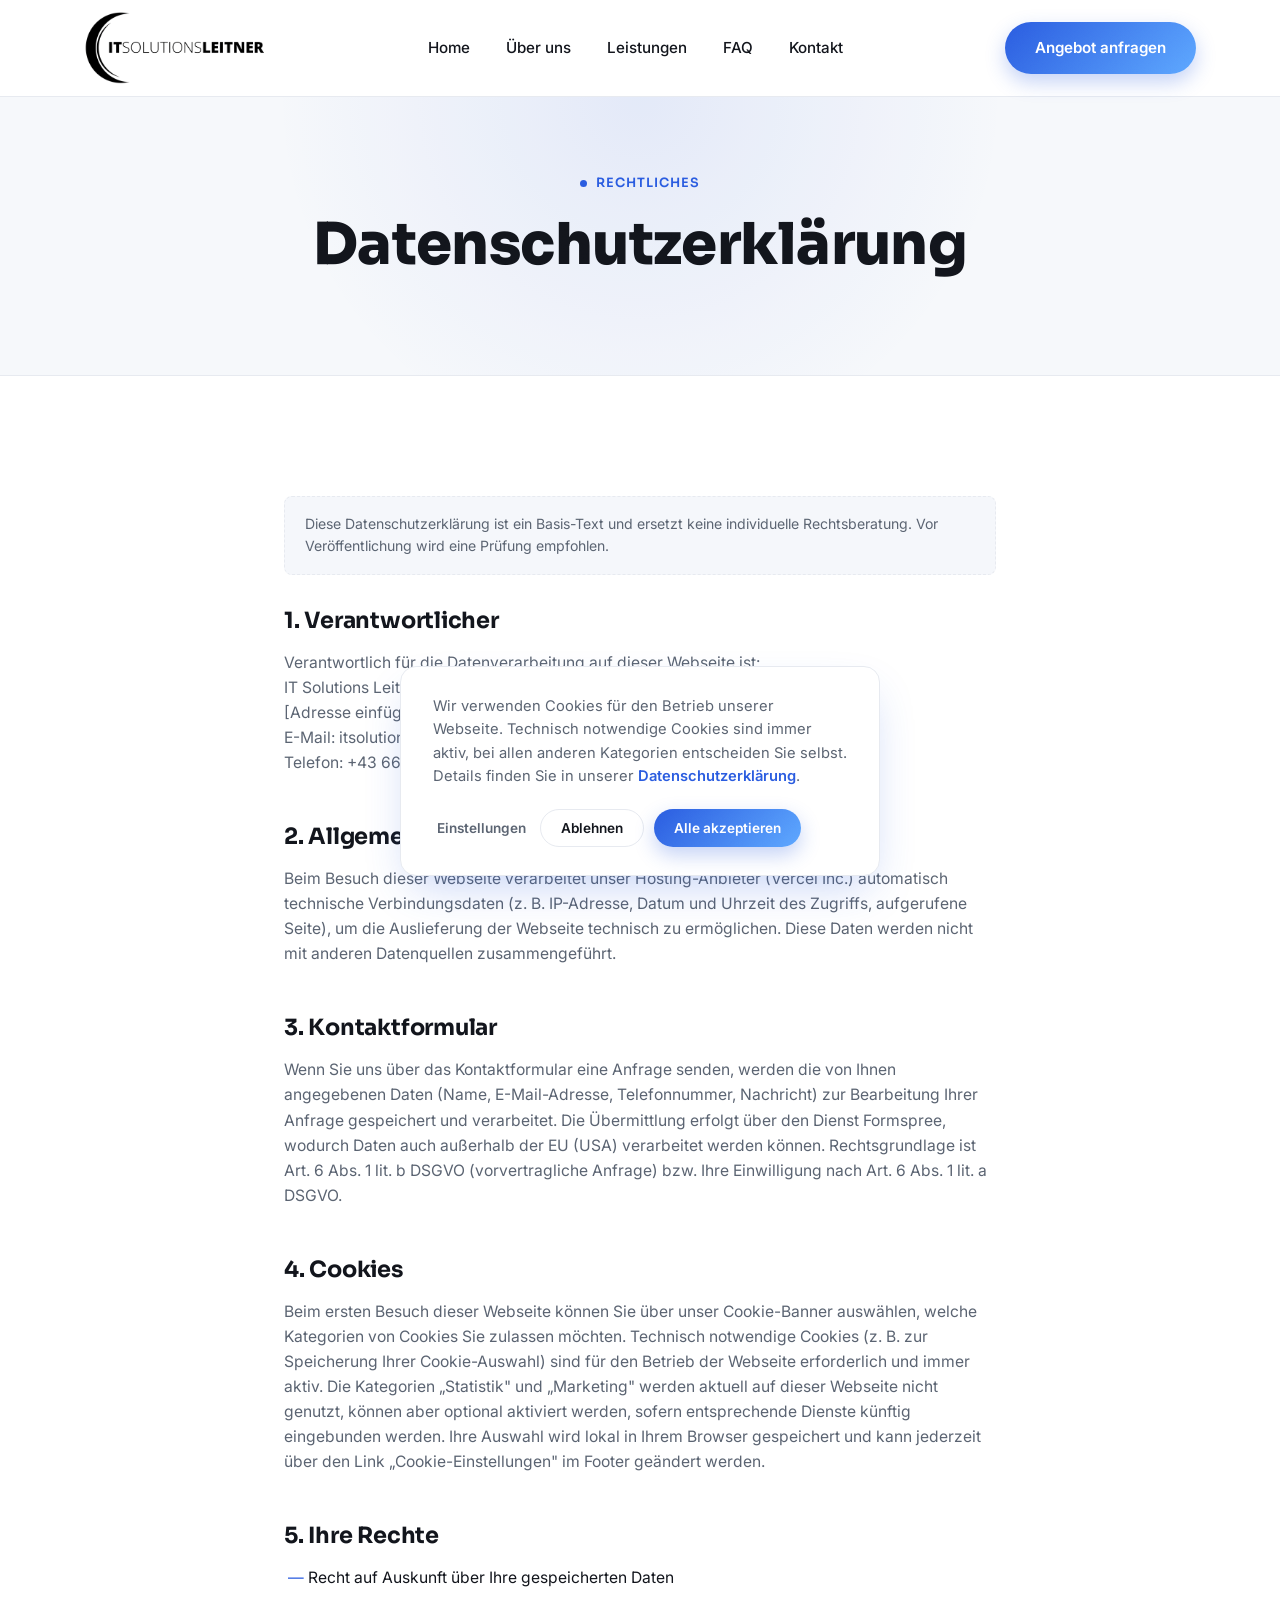
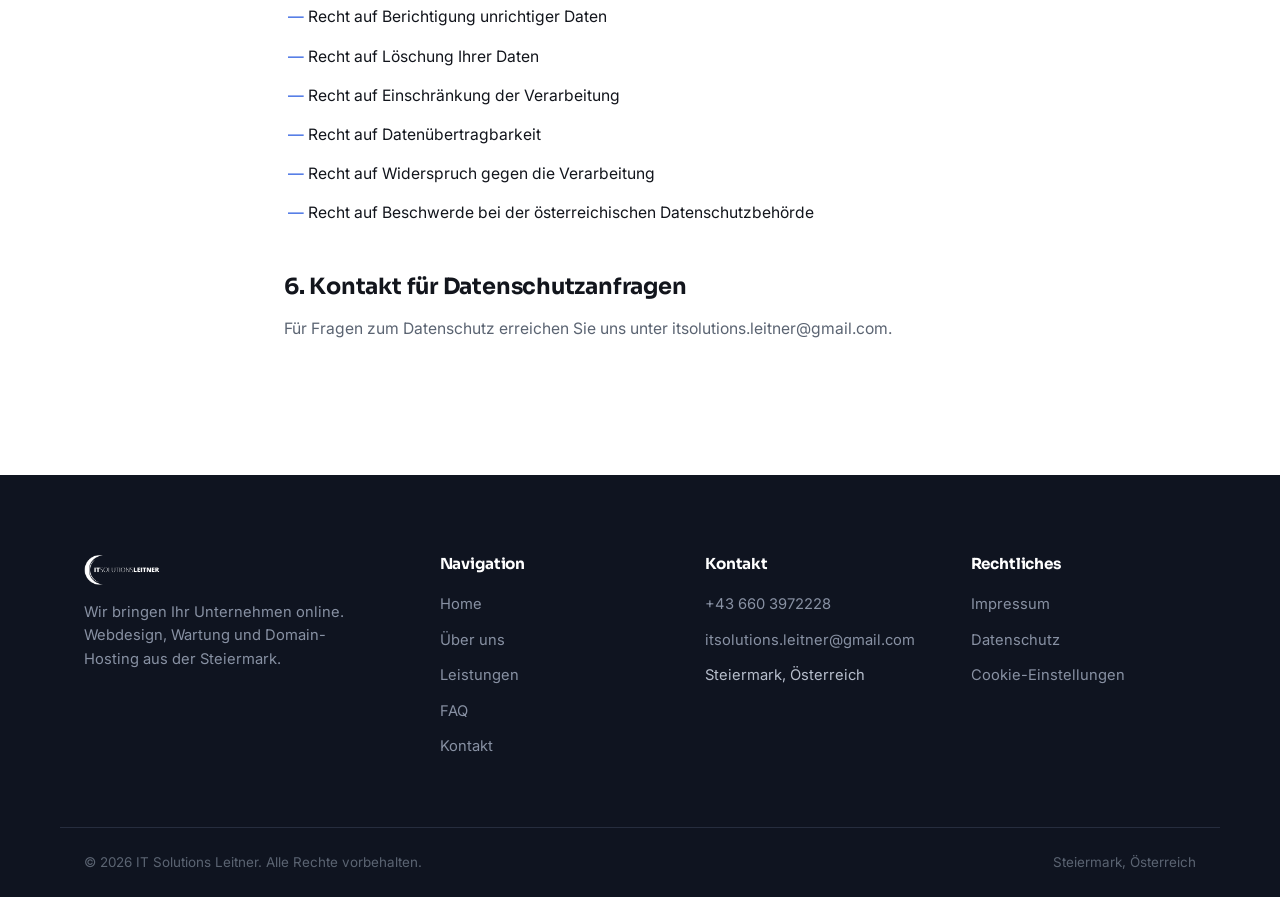
==== datenschutz.html @ 3bba9193 "v5.0 Coming Soon" ====
<!DOCTYPE html>
<html lang="de">
<head>
  <meta charset="UTF-8">
  <meta name="viewport" content="width=device-width, initial-scale=1.0">
  <title>Datenschutz – IT Solutions Leitner</title>
  <meta name="description" content="Datenschutzerklärung von IT Solutions Leitner.">
  <link rel="preconnect" href="https://fonts.googleapis.com">
  <link rel="preconnect" href="https://fonts.gstatic.com" crossorigin>
  <link href="https://fonts.googleapis.com/css2?family=Inter:wght@400;500;600;700&family=Sora:wght@600;700;800&display=swap" rel="stylesheet">
  <link rel="stylesheet" href="css/style.css">
</head>
<body>

  <!-- Navigation -->
  <header class="site-header">
    <div class="container header-inner">
      <a href="index-main.html" class="logo">
        <img src="images/itsolutionsleitner-high-resolution-logo-transparent.png" alt="IT Solutions Leitner">
      </a>
      <nav class="nav">
        <ul class="nav-links">
          <li><a href="index-main.html">Home</a></li>
          <li><a href="ueber-uns.html">Über uns</a></li>
          <li><a href="leistungen.html">Leistungen</a></li>
          <li><a href="faq.html">FAQ</a></li>
          <li><a href="kontakt.html">Kontakt</a></li>
        </ul>
      </nav>
      <a href="kontakt.html" class="btn btn-primary nav-cta">Angebot anfragen</a>
      <button class="nav-toggle" aria-label="Menü öffnen" aria-expanded="false">
        <span></span><span></span><span></span>
      </button>
    </div>
  </header>

  <!-- Page Hero -->
  <section class="page-hero">
    <canvas class="code-rain" data-theme="light"></canvas>
    <div class="container">
      <span class="eyebrow">Rechtliches</span>
      <h1>Datenschutzerklärung</h1>
    </div>
  </section>

  <section>
    <div class="container legal-content">

      <div class="legal-note reveal">
        Diese Datenschutzerklärung ist ein Basis-Text und ersetzt keine individuelle Rechtsberatung. Vor Veröffentlichung wird eine Prüfung empfohlen.
      </div>

      <div class="reveal">
        <h2>1. Verantwortlicher</h2>
        <p>
          Verantwortlich für die Datenverarbeitung auf dieser Webseite ist:<br>
          IT Solutions Leitner, Christoph Leitner<br>
          [Adresse einfügen], Steiermark, Österreich<br>
          E-Mail: <a href="mailto:itsolutions.leitner@gmail.com">itsolutions.leitner@gmail.com</a><br>
          Telefon: <a href="tel:+436603972228">+43 660 3972228</a>
        </p>

        <h2>2. Allgemeines zur Datenverarbeitung</h2>
        <p>Beim Besuch dieser Webseite verarbeitet unser Hosting-Anbieter (Vercel Inc.) automatisch technische Verbindungsdaten (z. B. IP-Adresse, Datum und Uhrzeit des Zugriffs, aufgerufene Seite), um die Auslieferung der Webseite technisch zu ermöglichen. Diese Daten werden nicht mit anderen Datenquellen zusammengeführt.</p>

        <h2>3. Kontaktformular</h2>
        <p>Wenn Sie uns über das Kontaktformular eine Anfrage senden, werden die von Ihnen angegebenen Daten (Name, E-Mail-Adresse, Telefonnummer, Nachricht) zur Bearbeitung Ihrer Anfrage gespeichert und verarbeitet. Die Übermittlung erfolgt über den Dienst Formspree, wodurch Daten auch außerhalb der EU (USA) verarbeitet werden können. Rechtsgrundlage ist Art. 6 Abs. 1 lit. b DSGVO (vorvertragliche Anfrage) bzw. Ihre Einwilligung nach Art. 6 Abs. 1 lit. a DSGVO.</p>

        <h2>4. Cookies</h2>
        <p>Beim ersten Besuch dieser Webseite können Sie über unser Cookie-Banner auswählen, welche Kategorien von Cookies Sie zulassen möchten. Technisch notwendige Cookies (z.&nbsp;B. zur Speicherung Ihrer Cookie-Auswahl) sind für den Betrieb der Webseite erforderlich und immer aktiv. Die Kategorien „Statistik" und „Marketing" werden aktuell auf dieser Webseite nicht genutzt, können aber optional aktiviert werden, sofern entsprechende Dienste künftig eingebunden werden. Ihre Auswahl wird lokal in Ihrem Browser gespeichert und kann jederzeit über den Link „Cookie-Einstellungen" im Footer geändert werden.</p>

        <h2>5. Ihre Rechte</h2>
        <ul>
          <li>Recht auf Auskunft über Ihre gespeicherten Daten</li>
          <li>Recht auf Berichtigung unrichtiger Daten</li>
          <li>Recht auf Löschung Ihrer Daten</li>
          <li>Recht auf Einschränkung der Verarbeitung</li>
          <li>Recht auf Datenübertragbarkeit</li>
          <li>Recht auf Widerspruch gegen die Verarbeitung</li>
          <li>Recht auf Beschwerde bei der österreichischen Datenschutzbehörde</li>
        </ul>

        <h2>6. Kontakt für Datenschutzanfragen</h2>
        <p>Für Fragen zum Datenschutz erreichen Sie uns unter <a href="mailto:itsolutions.leitner@gmail.com">itsolutions.leitner@gmail.com</a>.</p>
      </div>

    </div>
  </section>

  <!-- Footer -->
  <footer class="site-footer">
    <div class="container footer-inner">
      <div class="footer-brand">
        <img src="images/itsolutionsleitner-high-resolution-logo-transparent.png" alt="IT Solutions Leitner" class="footer-logo">
        <p>Wir bringen Ihr Unternehmen online. Webdesign, Wartung und Domain-Hosting aus der Steiermark.</p>
      </div>
      <div class="footer-col">
        <h4>Navigation</h4>
        <ul>
          <li><a href="index-main.html">Home</a></li>
          <li><a href="ueber-uns.html">Über uns</a></li>
          <li><a href="leistungen.html">Leistungen</a></li>
          <li><a href="faq.html">FAQ</a></li>
          <li><a href="kontakt.html">Kontakt</a></li>
        </ul>
      </div>
      <div class="footer-col">
        <h4>Kontakt</h4>
        <ul>
          <li><a href="tel:+436603972228">+43 660 3972228</a></li>
          <li><a href="mailto:itsolutions.leitner@gmail.com">itsolutions.leitner@gmail.com</a></li>
          <li>Steiermark, Österreich</li>
        </ul>
      </div>
      <div class="footer-col">
        <h4>Rechtliches</h4>
        <ul>
          <li><a href="impressum.html">Impressum</a></li>
          <li><a href="datenschutz.html">Datenschutz</a></li>
          <li><a href="#" class="cookie-settings-link">Cookie-Einstellungen</a></li>
        </ul>
      </div>
    </div>
    <div class="footer-bottom container">
      <p>© 2026 IT Solutions Leitner. Alle Rechte vorbehalten.</p>
      <p>Steiermark, Österreich</p>
    </div>
  </footer>

  <!-- Cookie-Banner -->
  <div class="cookie-banner">
    <div class="cookie-banner-main">
      <p>Wir verwenden Cookies für den Betrieb unserer Webseite. Technisch notwendige Cookies sind immer aktiv, bei allen anderen Kategorien entscheiden Sie selbst. Details finden Sie in unserer <a href="datenschutz.html">Datenschutzerklärung</a>.</p>
      <div class="cookie-banner-actions">
        <button type="button" class="btn btn-text btn-sm" data-cookie-action="settings">Einstellungen</button>
        <button type="button" class="btn btn-secondary btn-sm" data-cookie-action="rejected">Ablehnen</button>
        <button type="button" class="btn btn-primary btn-sm" data-cookie-action="accepted">Alle akzeptieren</button>
      </div>
    </div>
    <div class="cookie-banner-settings">
      <div class="cookie-option">
        <div>
          <strong>Technisch notwendig</strong>
          <p>Erforderlich für den Betrieb der Webseite, z.&nbsp;B. Speicherung Ihrer Cookie-Auswahl.</p>
        </div>
        <label class="cookie-switch">
          <input type="checkbox" checked disabled>
          <span></span>
        </label>
      </div>
      <div class="cookie-option">
        <div>
          <strong>Statistik</strong>
          <p>Hilft uns, die Nutzung der Webseite zu verstehen (aktuell nicht im Einsatz).</p>
        </div>
        <label class="cookie-switch">
          <input type="checkbox" data-cookie-category="statistics">
          <span></span>
        </label>
      </div>
      <div class="cookie-option">
        <div>
          <strong>Marketing</strong>
          <p>Für personalisierte Inhalte und Werbung (aktuell nicht im Einsatz).</p>
        </div>
        <label class="cookie-switch">
          <input type="checkbox" data-cookie-category="marketing">
          <span></span>
        </label>
      </div>
      <div class="cookie-banner-actions">
        <button type="button" class="btn btn-primary btn-sm" data-cookie-action="save">Auswahl speichern</button>
      </div>
    </div>
  </div>

  <script src="js/script.js"></script>
</body>
</html>
---- css/style.css ----
/* === 1. VARIABLEN & RESET === */
:root {
  --color-bg: #ffffff;
  --color-bg-alt: #F5F7FB;
  --color-text: #12151C;
  --color-text-muted: #5B6472;
  --color-primary: #2A5CE0;
  --color-primary-dark: #1E45B0;
  --color-primary-light: #EAF0FE;
  --color-primary-2: #5EA8FF;
  --color-border: #E7EAF0;
  --color-dark: #0F1420;
  --color-dark-alt: #171D2C;

  --gradient-primary: linear-gradient(135deg, var(--color-primary) 0%, var(--color-primary-2) 100%);

  --font-heading: 'Sora', sans-serif;
  --font-body: 'Inter', sans-serif;

  --radius-sm: 8px;
  --radius: 16px;
  --radius-lg: 24px;
  --shadow: 0 10px 30px rgba(18, 21, 28, 0.06);
  --shadow-hover: 0 20px 45px -12px rgba(42, 92, 224, 0.28);
  --container: 1160px;
  --section-py: 120px;
}

* {
  margin: 0;
  padding: 0;
  box-sizing: border-box;
}

html {
  scroll-behavior: smooth;
}

body {
  font-family: var(--font-body);
  color: var(--color-text);
  background: var(--color-bg);
  line-height: 1.6;
  -webkit-font-smoothing: antialiased;
  position: relative;
}

body::before {
  content: "";
  position: fixed;
  inset: 0;
  z-index: 9999;
  pointer-events: none;
  opacity: 0.035;
  mix-blend-mode: overlay;
  background-image: url("data:image/svg+xml,%3Csvg xmlns='http://www.w3.org/2000/svg' width='180' height='180'%3E%3Cfilter id='n'%3E%3CfeTurbulence type='fractalNoise' baseFrequency='0.85' numOctaves='2' stitchTiles='stitch'/%3E%3C/filter%3E%3Crect width='100%25' height='100%25' filter='url(%23n)'/%3E%3C/svg%3E");
}

img {
  max-width: 100%;
  display: block;
}

a {
  color: inherit;
  text-decoration: none;
}

ul {
  list-style: none;
}

button {
  font-family: inherit;
  cursor: pointer;
  border: none;
  background: none;
}

:focus-visible {
  outline: 2px solid var(--color-primary);
  outline-offset: 3px;
}

/* === 2. TYPOGRAFIE === */
h1, h2, h3, h4 {
  font-family: var(--font-heading);
  font-weight: 700;
  line-height: 1.2;
  letter-spacing: -0.01em;
  color: var(--color-text);
}

h1 {
  font-size: clamp(2.4rem, 5vw, 3.6rem);
  font-weight: 800;
}

h2 {
  font-size: clamp(1.9rem, 3.2vw, 2.6rem);
}

h3 {
  font-size: 1.3rem;
}

p {
  color: var(--color-text-muted);
}

.eyebrow {
  display: inline-flex;
  align-items: center;
  gap: 9px;
  font-family: var(--font-heading);
  font-size: 0.8rem;
  font-weight: 600;
  letter-spacing: 0.08em;
  text-transform: uppercase;
  color: var(--color-primary);
  margin-bottom: 16px;
}

.eyebrow::before {
  content: "";
  width: 7px;
  height: 7px;
  border-radius: 50%;
  background: var(--color-primary);
  box-shadow: 0 0 0 0 rgba(42, 92, 224, 0.5);
  animation: pulse-dot 2.4s ease-out infinite;
}

.text-gradient {
  background: var(--gradient-primary);
  -webkit-background-clip: text;
  background-clip: text;
  color: transparent;
}

.section-header {
  max-width: 640px;
  margin: 0 auto 64px;
  text-align: center;
}

.section-header p {
  margin-top: 16px;
  font-size: 1.05rem;
}

.text-center {
  text-align: center;
}

/* === 3. LAYOUT === */
.container {
  max-width: var(--container);
  margin: 0 auto;
  padding: 0 24px;
}

section {
  padding: var(--section-py) 0;
}

.section-alt {
  background: var(--color-bg-alt);
}

.grid {
  display: grid;
  gap: 32px;
}

.grid-2 {
  grid-template-columns: repeat(2, 1fr);
}

.grid-3 {
  grid-template-columns: repeat(3, 1fr);
}

.grid-4 {
  grid-template-columns: repeat(4, 1fr);
}

/* === 4. NAVIGATION === */
.site-header {
  position: sticky;
  top: 0;
  z-index: 100;
  border-bottom: 1px solid var(--color-border);
}

.site-header::before {
  content: "";
  position: absolute;
  inset: 0;
  z-index: -1;
  background: rgba(255, 255, 255, 0.85);
  backdrop-filter: blur(12px);
}

.header-inner {
  display: flex;
  align-items: center;
  justify-content: space-between;
  height: 96px;
  gap: 24px;
}

.logo img {
  height: 72px;
  width: auto;
}

.nav-links {
  display: flex;
  align-items: center;
  gap: 36px;
  margin: 0 auto;
}

.nav-links a {
  font-size: 0.95rem;
  font-weight: 500;
  color: var(--color-text);
  transition: color 0.2s ease;
}

.nav-links a:hover,
.nav-links a.active {
  color: var(--color-primary);
}

.nav-toggle {
  display: none;
  flex-direction: column;
  gap: 5px;
  width: 28px;
}

.nav-toggle span {
  height: 2px;
  width: 100%;
  background: var(--color-text);
  border-radius: 2px;
  transition: all 0.25s ease;
}

/* === 5. BUTTONS === */
.btn {
  position: relative;
  display: inline-flex;
  align-items: center;
  justify-content: center;
  gap: 8px;
  padding: 14px 30px;
  border-radius: 999px;
  font-weight: 600;
  font-size: 0.95rem;
  transition: all 0.22s ease;
  white-space: nowrap;
  overflow: hidden;
}

.btn-primary {
  background: var(--gradient-primary);
  color: #fff;
  box-shadow: 0 8px 20px rgba(42, 92, 224, 0.28);
}

.btn-primary::after {
  content: "";
  position: absolute;
  top: 0;
  left: -60%;
  width: 40%;
  height: 100%;
  background: linear-gradient(120deg, transparent, rgba(255, 255, 255, 0.45), transparent);
  transform: skewX(-20deg);
  transition: left 0.6s ease;
}

.btn-primary:hover::after {
  left: 130%;
}

.btn-primary:hover {
  transform: translateY(-2px);
  box-shadow: 0 14px 30px rgba(42, 92, 224, 0.38);
}

.btn-secondary {
  background: transparent;
  color: var(--color-text);
  border: 1px solid var(--color-border);
}

.btn-secondary:hover {
  border-color: var(--color-primary);
  color: var(--color-primary);
  transform: translateY(-2px);
}

.btn-block {
  width: 100%;
}

.btn-sm {
  padding: 10px 20px;
  font-size: 0.85rem;
}

.btn-text {
  background: transparent;
  color: var(--color-text-muted);
  padding-left: 4px;
  padding-right: 4px;
}

.btn-text:hover {
  color: var(--color-primary);
  transform: none;
}

.hero-actions,
.cta-actions {
  display: flex;
  gap: 16px;
  flex-wrap: wrap;
}

/* === 6. HERO === */
.hero {
  position: relative;
  padding: 100px 0 110px;
  overflow: hidden;
  background-image: radial-gradient(560px circle at var(--mx, 78%) var(--my, 10%), rgba(42, 92, 224, 0.12), transparent 70%);
  background-repeat: no-repeat;
}

.hero::before,
.hero::after {
  content: "";
  position: absolute;
  border-radius: 50%;
  filter: blur(70px);
  z-index: 0;
  opacity: 0.55;
  animation: drift 16s ease-in-out infinite alternate;
}

.hero::before {
  width: 480px;
  height: 480px;
  background: radial-gradient(circle, var(--color-primary-light), transparent 70%);
  top: -180px;
  right: -120px;
}

.hero::after {
  width: 360px;
  height: 360px;
  background: radial-gradient(circle, rgba(94, 168, 255, 0.35), transparent 70%);
  bottom: -160px;
  left: -140px;
  animation-duration: 20s;
  animation-direction: alternate-reverse;
}

.code-rain {
  position: absolute;
  inset: 0;
  width: 100%;
  height: 100%;
  z-index: 0;
  pointer-events: none;
}

.hero-inner {
  position: relative;
  z-index: 1;
  max-width: 760px;
  margin: 0 auto;
  text-align: center;
}

.hero h1 {
  margin-bottom: 24px;
}

.hero-lead {
  font-size: 1.15rem;
  max-width: 560px;
  margin: 0 auto 40px;
}

.hero .hero-actions {
  justify-content: center;
}

.page-hero {
  position: relative;
  padding: 72px 0 80px;
  text-align: center;
  background: var(--color-bg-alt);
  border-bottom: 1px solid var(--color-border);
  overflow: hidden;
  background-image: radial-gradient(520px circle at var(--mx, 50%) var(--my, 0%), rgba(42, 92, 224, 0.10), transparent 70%);
  background-repeat: no-repeat;
}

.page-hero .container {
  position: relative;
  z-index: 1;
}

.page-hero h1 {
  margin-bottom: 16px;
}

.page-hero p {
  max-width: 560px;
  margin: 0 auto;
  font-size: 1.05rem;
}

/* Coming-Soon Seite */
.coming-soon-page {
  min-height: 100vh;
  display: flex;
  flex-direction: column;
}

.coming-soon-page .hero {
  flex: 1;
  display: flex;
  align-items: center;
  padding: 60px 0;
}

.coming-soon-logo {
  height: 64px;
  width: auto;
  margin: 0 auto 32px;
}

.coming-soon-contact {
  display: flex;
  flex-wrap: wrap;
  justify-content: center;
  gap: 16px 36px;
  margin-top: 8px;
}

.coming-soon-contact li {
  display: flex;
  align-items: center;
  gap: 12px;
  font-weight: 500;
  font-size: 0.98rem;
}

.coming-soon-contact .card-icon {
  width: 44px;
  height: 44px;
  margin-bottom: 0;
}

.coming-soon-contact .card-icon svg {
  width: 20px;
  height: 20px;
}

.coming-soon-contact a {
  color: var(--color-text);
  transition: color 0.2s ease;
}

.coming-soon-contact a:hover {
  color: var(--color-primary);
}

.coming-soon-footer {
  padding: 28px 24px;
  text-align: center;
  font-size: 0.84rem;
  color: var(--color-text-muted);
  border-top: 1px solid var(--color-border);
}

.coming-soon-footer a {
  color: var(--color-text-muted);
  text-decoration: underline;
}

.coming-soon-footer a:hover {
  color: var(--color-primary);
}

/* === 7. SECTIONS === */
.services-overview {
  display: grid;
  grid-template-columns: repeat(3, 1fr);
  gap: 32px;
}

.values-grid {
  display: grid;
  grid-template-columns: repeat(4, 1fr);
  gap: 28px;
}

.split {
  display: grid;
  grid-template-columns: 1fr 1fr;
  gap: 72px;
  align-items: center;
}

.split-reverse {
  direction: rtl;
}

.split-reverse > * {
  direction: ltr;
}

.cta-banner {
  position: relative;
  background: var(--color-dark);
  border-radius: var(--radius-lg);
  padding: 72px 56px;
  text-align: center;
  color: #fff;
  overflow: hidden;
  background-image: radial-gradient(520px circle at var(--mx, 50%) var(--my, 0%), rgba(94, 168, 255, 0.22), transparent 70%);
  background-repeat: no-repeat;
}

.cta-banner > *:not(.code-rain) {
  position: relative;
  z-index: 1;
}

.cta-banner h2 {
  color: #fff;
  margin-bottom: 16px;
}

.cta-banner p {
  color: #B7BECC;
  max-width: 500px;
  margin: 0 auto 36px;
}

.cta-banner .cta-actions {
  justify-content: center;
}

.cta-banner .btn-secondary {
  border-color: #333B4F;
  color: #fff;
}

.cta-banner .btn-secondary:hover {
  border-color: var(--color-primary);
  color: #fff;
}

/* === 8. KOMPONENTEN (Cards, Team, FAQ etc.) === */
.card {
  background: #fff;
  border: 1px solid var(--color-border);
  border-radius: var(--radius);
  padding: 36px 32px;
  transition: box-shadow 0.25s ease, transform 0.25s ease, border-color 0.25s ease;
}

.card:hover {
  box-shadow: var(--shadow-hover);
  border-color: rgba(42, 92, 224, 0.28);
  transform: translateY(-6px);
}

.card-icon {
  width: 52px;
  height: 52px;
  border-radius: var(--radius-sm);
  background: var(--color-primary-light);
  color: var(--color-primary);
  display: flex;
  align-items: center;
  justify-content: center;
  margin-bottom: 20px;
}

.card-icon svg {
  width: 24px;
  height: 24px;
}

.card h3 {
  margin-bottom: 12px;
}

.card p {
  font-size: 0.96rem;
}

.card-link {
  display: inline-flex;
  align-items: center;
  gap: 6px;
  margin-top: 20px;
  font-weight: 600;
  font-size: 0.9rem;
  color: var(--color-primary);
}

.value-card {
  text-align: center;
  padding: 32px 24px;
}

.value-card .card-icon {
  margin-left: auto;
  margin-right: auto;
}

.value-card h3 {
  font-size: 1.05rem;
}

.check-list {
  margin-top: 20px;
}

.check-list li {
  display: flex;
  align-items: flex-start;
  gap: 12px;
  margin-bottom: 12px;
  font-size: 0.96rem;
  color: var(--color-text-muted);
}

.check-list svg {
  flex-shrink: 0;
  width: 18px;
  height: 18px;
  margin-top: 3px;
  color: var(--color-primary);
}

.service-block {
  display: grid;
  grid-template-columns: 0.9fr 1.1fr;
  gap: 64px;
  align-items: center;
  padding: 56px 0;
  border-bottom: 1px solid var(--color-border);
}

.service-block:last-child {
  border-bottom: none;
}

.service-number {
  font-family: var(--font-heading);
  font-size: 3.4rem;
  font-weight: 800;
  color: rgba(42, 92, 224, 0.38);
  line-height: 1;
  margin-bottom: 16px;
}

.process-steps {
  display: grid;
  grid-template-columns: repeat(4, 1fr);
  gap: 28px;
  counter-reset: step;
}

.process-step {
  position: relative;
  padding-top: 8px;
}

.process-step::before {
  counter-increment: step;
  content: "0" counter(step);
  font-family: var(--font-heading);
  font-weight: 800;
  font-size: 1.6rem;
  color: var(--color-primary);
  display: block;
  margin-bottom: 16px;
}

.process-step h3 {
  font-size: 1.05rem;
  margin-bottom: 8px;
}

.process-step p {
  font-size: 0.92rem;
}

.team-card {
  display: flex;
  align-items: center;
  gap: 40px;
  padding: 40px;
  max-width: 640px;
  margin: 0 auto;
}

.team-avatar {
  width: 176px;
  height: 176px;
  border-radius: 50%;
  object-fit: cover;
  flex-shrink: 0;
  border: 4px solid #fff;
  box-shadow: 0 0 0 4px var(--color-primary-light), 0 20px 40px rgba(42, 92, 224, 0.24);
  transition: transform 0.3s ease;
}

.team-card:hover .team-avatar {
  transform: scale(1.04);
}

.team-card h3 {
  margin-bottom: 4px;
}

.team-role {
  color: var(--color-primary);
  font-weight: 600;
  font-size: 0.9rem;
  margin-bottom: 10px;
}

.team-card p {
  font-size: 0.94rem;
}

.faq-list {
  max-width: 760px;
  margin: 0 auto;
}

.faq-item {
  border-bottom: 1px solid var(--color-border);
}

.faq-question {
  display: flex;
  align-items: center;
  justify-content: space-between;
  gap: 24px;
  width: 100%;
  padding: 26px 4px;
  text-align: left;
  font-family: var(--font-heading);
  font-size: 1.05rem;
  font-weight: 600;
  color: var(--color-text);
}

.faq-question .faq-icon {
  flex-shrink: 0;
  width: 22px;
  height: 22px;
  border-radius: 50%;
  border: 1px solid var(--color-border);
  display: flex;
  align-items: center;
  justify-content: center;
  transition: transform 0.25s ease, background 0.25s ease, border-color 0.25s ease;
}

.faq-icon::before {
  content: "+";
  font-size: 1rem;
  color: var(--color-text-muted);
}

.faq-item.open .faq-question .faq-icon {
  background: var(--color-primary);
  border-color: var(--color-primary);
  transform: rotate(45deg);
}

.faq-item.open .faq-icon::before {
  color: #fff;
}

.faq-answer {
  max-height: 0;
  overflow: hidden;
  transition: max-height 0.3s ease;
}

.faq-answer p {
  padding: 0 4px 26px;
  font-size: 0.96rem;
}

/* Kontaktseite */
.contact-grid {
  display: grid;
  grid-template-columns: 0.85fr 1.15fr;
  gap: 56px;
}

.contact-info-card {
  background: var(--color-dark);
  color: #fff;
  border-radius: var(--radius-lg);
  padding: 44px 36px;
}

.contact-info-card h3 {
  color: #fff;
  margin-bottom: 8px;
}

.contact-info-card > p {
  color: #B7BECC;
  font-size: 0.95rem;
  margin-bottom: 32px;
}

.contact-info-list li {
  display: flex;
  align-items: center;
  gap: 14px;
  padding: 14px 0;
  border-top: 1px solid #262D3E;
  font-size: 0.95rem;
}

.contact-info-list li:first-child {
  border-top: none;
}

.contact-info-list a {
  color: #fff;
  font-weight: 500;
}

.contact-info-list .icon-wrap {
  width: 38px;
  height: 38px;
  border-radius: 50%;
  background: #1B2233;
  display: flex;
  align-items: center;
  justify-content: center;
  flex-shrink: 0;
  color: var(--color-primary);
}

.contact-info-list .icon-wrap svg {
  width: 17px;
  height: 17px;
}

.contact-form {
  background: #fff;
  border: 1px solid var(--color-border);
  border-radius: var(--radius-lg);
  padding: 44px;
}

.form-row {
  display: grid;
  grid-template-columns: 1fr 1fr;
  gap: 20px;
}

.form-group {
  margin-bottom: 22px;
}

.form-group label {
  display: block;
  font-size: 0.88rem;
  font-weight: 600;
  margin-bottom: 8px;
}

.form-group input,
.form-group textarea {
  width: 100%;
  padding: 13px 16px;
  border: 1px solid var(--color-border);
  border-radius: var(--radius-sm);
  font-family: inherit;
  font-size: 0.95rem;
  color: var(--color-text);
  background: var(--color-bg-alt);
  transition: border-color 0.2s ease, background 0.2s ease;
}

.form-group input:focus,
.form-group textarea:focus {
  outline: none;
  border-color: var(--color-primary);
  background: #fff;
}

.form-group textarea {
  resize: vertical;
  min-height: 140px;
}

.form-consent {
  display: flex;
  align-items: flex-start;
  gap: 10px;
  font-size: 0.85rem;
  color: var(--color-text-muted);
  margin-bottom: 24px;
}

.form-consent input {
  margin-top: 4px;
}

.form-consent a {
  color: var(--color-primary);
  text-decoration: underline;
}

.form-error {
  color: #C0392B;
  font-size: 0.85rem;
  text-align: center;
  margin-top: 16px;
}

.form-error a {
  color: #C0392B;
  text-decoration: underline;
}

.form-success {
  text-align: center;
  padding: 60px 44px;
}

.form-success .card-icon {
  margin: 0 auto 20px;
}

.form-success p {
  color: var(--color-text-muted);
}

/* Legal pages */
.legal-content {
  max-width: 760px;
  margin: 0 auto;
}

.legal-content h2 {
  margin-top: 48px;
  margin-bottom: 16px;
  font-size: 1.4rem;
}

.legal-content h2:first-child {
  margin-top: 0;
}

.legal-content p,
.legal-content li {
  font-size: 0.98rem;
  margin-bottom: 14px;
}

.legal-content ul {
  padding-left: 4px;
  margin-bottom: 14px;
}

.legal-content li {
  position: relative;
  padding-left: 20px;
}

.legal-content li::before {
  content: "—";
  position: absolute;
  left: 0;
  color: var(--color-primary);
}

.legal-note {
  background: var(--color-bg-alt);
  border: 1px dashed var(--color-border);
  border-radius: var(--radius-sm);
  padding: 16px 20px;
  font-size: 0.88rem;
  color: var(--color-text-muted);
  margin-bottom: 32px;
}

/* Preis-Pakete */
.pricing-intro {
  max-width: 640px;
  margin: 40px 0 32px;
}

.pricing-intro h3 {
  margin-bottom: 8px;
}

.pricing-grid {
  display: grid;
  grid-template-columns: repeat(3, 1fr);
  gap: 32px;
  margin-bottom: 64px;
}

.pricing-footnote {
  text-align: center;
  font-size: 0.85rem;
  color: var(--color-text-muted);
  max-width: 560px;
  margin: -32px auto 64px;
}

.pricing-grid.pricing-grid-maintenance {
  margin-bottom: 40px;
}

.pricing-card {
  position: relative;
  display: flex;
  flex-direction: column;
  background: #fff;
  border: 1px solid var(--color-border);
  border-radius: var(--radius);
  padding: 40px 32px;
  transition: box-shadow 0.25s ease, transform 0.25s ease, border-color 0.25s ease;
}

.pricing-card:hover {
  box-shadow: var(--shadow-hover);
  border-color: rgba(42, 92, 224, 0.28);
  transform: translateY(-6px);
}

.pricing-card.featured {
  border-color: var(--color-primary);
  box-shadow: 0 20px 45px -14px rgba(42, 92, 224, 0.32);
}

.pricing-badge {
  position: absolute;
  top: -14px;
  left: 50%;
  transform: translateX(-50%);
  background: var(--gradient-primary);
  color: #fff;
  font-family: var(--font-heading);
  font-size: 0.72rem;
  font-weight: 700;
  letter-spacing: 0.05em;
  text-transform: uppercase;
  padding: 7px 18px;
  border-radius: 999px;
  box-shadow: 0 8px 18px rgba(42, 92, 224, 0.35);
  white-space: nowrap;
}

.pricing-name {
  font-family: var(--font-heading);
  font-size: 1.3rem;
  margin-bottom: 6px;
}

.pricing-subtitle {
  font-size: 0.88rem;
  color: var(--color-text-muted);
  margin-bottom: 24px;
  min-height: 40px;
}

.pricing-price {
  font-family: var(--font-heading);
  font-size: 2.1rem;
  font-weight: 800;
  color: var(--color-text);
  margin-bottom: 4px;
}

.pricing-price span {
  font-family: var(--font-body);
  font-size: 0.92rem;
  font-weight: 500;
  color: var(--color-text-muted);
}

.pricing-price-note {
  font-size: 0.82rem;
  color: var(--color-text-muted);
  margin-bottom: 24px;
}

.pricing-card .check-list {
  flex-grow: 1;
  margin-top: 0;
  margin-bottom: 28px;
}

.pricing-card .btn {
  width: 100%;
}

.pricing-card-compact {
  padding: 32px 28px;
}

.pricing-card-compact .pricing-name {
  font-size: 1.1rem;
}

.pricing-card-compact .pricing-price {
  font-size: 1.7rem;
}

.info-banner {
  display: flex;
  align-items: flex-start;
  gap: 24px;
  background: var(--color-primary-light);
  border-radius: var(--radius-lg);
  padding: 40px 44px;
}

.info-banner .card-icon {
  background: #fff;
  margin-bottom: 0;
}

.info-banner h3 {
  margin-bottom: 8px;
}

.info-banner p {
  color: var(--color-text);
}

.info-banner a {
  color: var(--color-primary);
  font-weight: 600;
  text-decoration: underline;
}

.cookie-banner {
  position: fixed;
  left: 24px;
  right: 24px;
  bottom: 24px;
  z-index: 200;
  max-width: 480px;
  margin: 0 auto;
  background: #fff;
  border: 1px solid var(--color-border);
  border-radius: var(--radius);
  box-shadow: var(--shadow-hover);
  padding: 28px 32px;
  transform: translateY(140%);
  transition: transform 0.4s ease;
}

.cookie-banner.visible {
  transform: translateY(0);
}

.cookie-banner p {
  font-size: 0.92rem;
  color: var(--color-text-muted);
  margin-bottom: 0;
}

.cookie-banner a {
  color: var(--color-primary);
  font-weight: 600;
}

.cookie-banner-actions {
  display: flex;
  flex-wrap: wrap;
  gap: 10px;
  margin-top: 20px;
}

.cookie-banner-settings {
  max-height: 0;
  opacity: 0;
  overflow: hidden;
  transition: max-height 0.35s ease, opacity 0.3s ease, margin-top 0.35s ease;
}

.cookie-banner.settings-open .cookie-banner-settings {
  max-height: 480px;
  opacity: 1;
  margin-top: 20px;
  padding-top: 20px;
  border-top: 1px solid var(--color-border);
}

.cookie-option {
  display: flex;
  align-items: center;
  justify-content: space-between;
  gap: 16px;
  padding: 12px 0;
  border-bottom: 1px solid var(--color-border);
}

.cookie-option:last-of-type {
  border-bottom: none;
}

.cookie-option strong {
  display: block;
  font-size: 0.92rem;
  color: var(--color-text);
  margin-bottom: 2px;
}

.cookie-banner .cookie-option p {
  font-size: 0.8rem;
  color: var(--color-text-muted);
  margin-bottom: 0;
}

.cookie-switch {
  position: relative;
  display: inline-block;
  width: 42px;
  height: 24px;
  flex-shrink: 0;
}

.cookie-switch input {
  opacity: 0;
  width: 0;
  height: 0;
}

.cookie-switch span {
  position: absolute;
  inset: 0;
  background: var(--color-border);
  border-radius: 999px;
  cursor: pointer;
  transition: background 0.2s ease;
}

.cookie-switch span::before {
  content: "";
  position: absolute;
  top: 3px;
  left: 3px;
  width: 18px;
  height: 18px;
  background: #fff;
  border-radius: 50%;
  box-shadow: 0 1px 3px rgba(18, 21, 28, 0.25);
  transition: transform 0.2s ease;
}

.cookie-switch input:checked + span {
  background: var(--color-primary);
}

.cookie-switch input:checked + span::before {
  transform: translateX(18px);
}

.cookie-switch input:disabled + span {
  cursor: not-allowed;
  opacity: 0.7;
}

/* === 9. FOOTER === */
.site-footer {
  background: var(--color-dark);
  color: #B7BECC;
  padding-top: 80px;
}

.footer-inner {
  display: grid;
  grid-template-columns: 1.4fr 1fr 1fr 1fr;
  gap: 40px;
  padding-bottom: 56px;
  border-bottom: 1px solid #262D3E;
}

.footer-logo {
  height: 30px;
  filter: invert(1) brightness(1.8);
  margin-bottom: 16px;
}

.footer-brand p {
  color: #8891A3;
  font-size: 0.92rem;
  max-width: 260px;
}

.footer-col h4 {
  font-family: var(--font-heading);
  color: #fff;
  font-size: 0.95rem;
  margin-bottom: 20px;
}

.footer-col li {
  margin-bottom: 12px;
  font-size: 0.92rem;
}

.footer-col a {
  color: #8891A3;
  transition: color 0.2s ease;
}

.footer-col a:hover {
  color: #fff;
}

.footer-bottom {
  display: flex;
  justify-content: space-between;
  align-items: center;
  padding: 24px;
  font-size: 0.84rem;
  color: #666F82;
  flex-wrap: wrap;
  gap: 12px;
}

/* === 10. ANIMATIONEN === */
@keyframes drift {
  0% {
    transform: translate(0, 0) scale(1);
  }
  100% {
    transform: translate(-36px, 28px) scale(1.12);
  }
}

@keyframes pulse-dot {
  0% {
    box-shadow: 0 0 0 0 rgba(42, 92, 224, 0.45);
  }
  70% {
    box-shadow: 0 0 0 8px rgba(42, 92, 224, 0);
  }
  100% {
    box-shadow: 0 0 0 0 rgba(42, 92, 224, 0);
  }
}

.reveal {
  opacity: 0;
  transform: translateY(24px);
  transition: opacity 0.7s ease, transform 0.7s ease;
}

.reveal.active {
  opacity: 1;
  transform: translateY(0);
}

.reveal-delay-1 { transition-delay: 0.1s; }
.reveal-delay-2 { transition-delay: 0.2s; }
.reveal-delay-3 { transition-delay: 0.3s; }
.reveal-delay-4 { transition-delay: 0.4s; }

@media (prefers-reduced-motion: reduce) {
  .hero::before,
  .hero::after,
  .eyebrow::before {
    animation: none;
  }

  .reveal {
    transition-duration: 0.01ms;
  }
}

/* === 11. RESPONSIVE === */
@media (max-width: 1024px) {
  :root {
    --section-py: 88px;
  }

  .services-overview,
  .values-grid {
    grid-template-columns: repeat(2, 1fr);
  }

  .process-steps {
    grid-template-columns: repeat(2, 1fr);
  }

  .split,
  .service-block,
  .contact-grid,
  .pricing-grid {
    grid-template-columns: 1fr;
    gap: 40px;
  }

  .info-banner {
    padding: 32px;
  }

  .split-reverse {
    direction: ltr;
  }

  .footer-inner {
    grid-template-columns: 1fr 1fr;
  }
}

@media (max-width: 720px) {
  .coming-soon-logo {
    height: 48px;
  }

  .coming-soon-contact {
    flex-direction: column;
    align-items: center;
    gap: 18px;
  }

  .nav-links,
  .nav-cta {
    position: fixed;
    inset: 96px 0 0 0;
    background: #fff;
    flex-direction: column;
    justify-content: flex-start;
    align-items: center;
    padding: 48px 24px;
    gap: 28px;
    transform: translateX(100%);
    transition: transform 0.3s ease;
  }

  .nav-links {
    z-index: 90;
  }

  .nav-cta {
    display: none;
  }

  .nav-open .nav-links {
    transform: translateX(0);
  }

  .nav-open .nav-cta {
    display: flex;
    top: auto;
    bottom: 24px;
    inset: auto 24px 24px 24px;
    transform: none;
    position: fixed;
  }

  .nav-toggle {
    display: flex;
  }

  .nav-open .nav-toggle span:nth-child(1) {
    transform: translateY(7px) rotate(45deg);
  }

  .nav-open .nav-toggle span:nth-child(2) {
    opacity: 0;
  }

  .nav-open .nav-toggle span:nth-child(3) {
    transform: translateY(-7px) rotate(-45deg);
  }

  .hero-actions,
  .cta-actions {
    justify-content: center;
    width: 100%;
  }

  .hero-actions .btn,
  .cta-actions .btn {
    width: 100%;
  }

  .cookie-banner {
    left: 16px;
    right: 16px;
    bottom: 16px;
    padding: 24px;
  }

  .cookie-banner-actions {
    flex-direction: column;
  }

  .services-overview,
  .values-grid,
  .process-steps,
  .form-row {
    grid-template-columns: 1fr;
  }

  .cta-banner {
    padding: 48px 28px;
  }

  .team-card {
    flex-direction: column;
    text-align: center;
  }

  .footer-inner {
    grid-template-columns: 1fr;
  }

  .footer-bottom {
    flex-direction: column;
    text-align: center;
  }
}
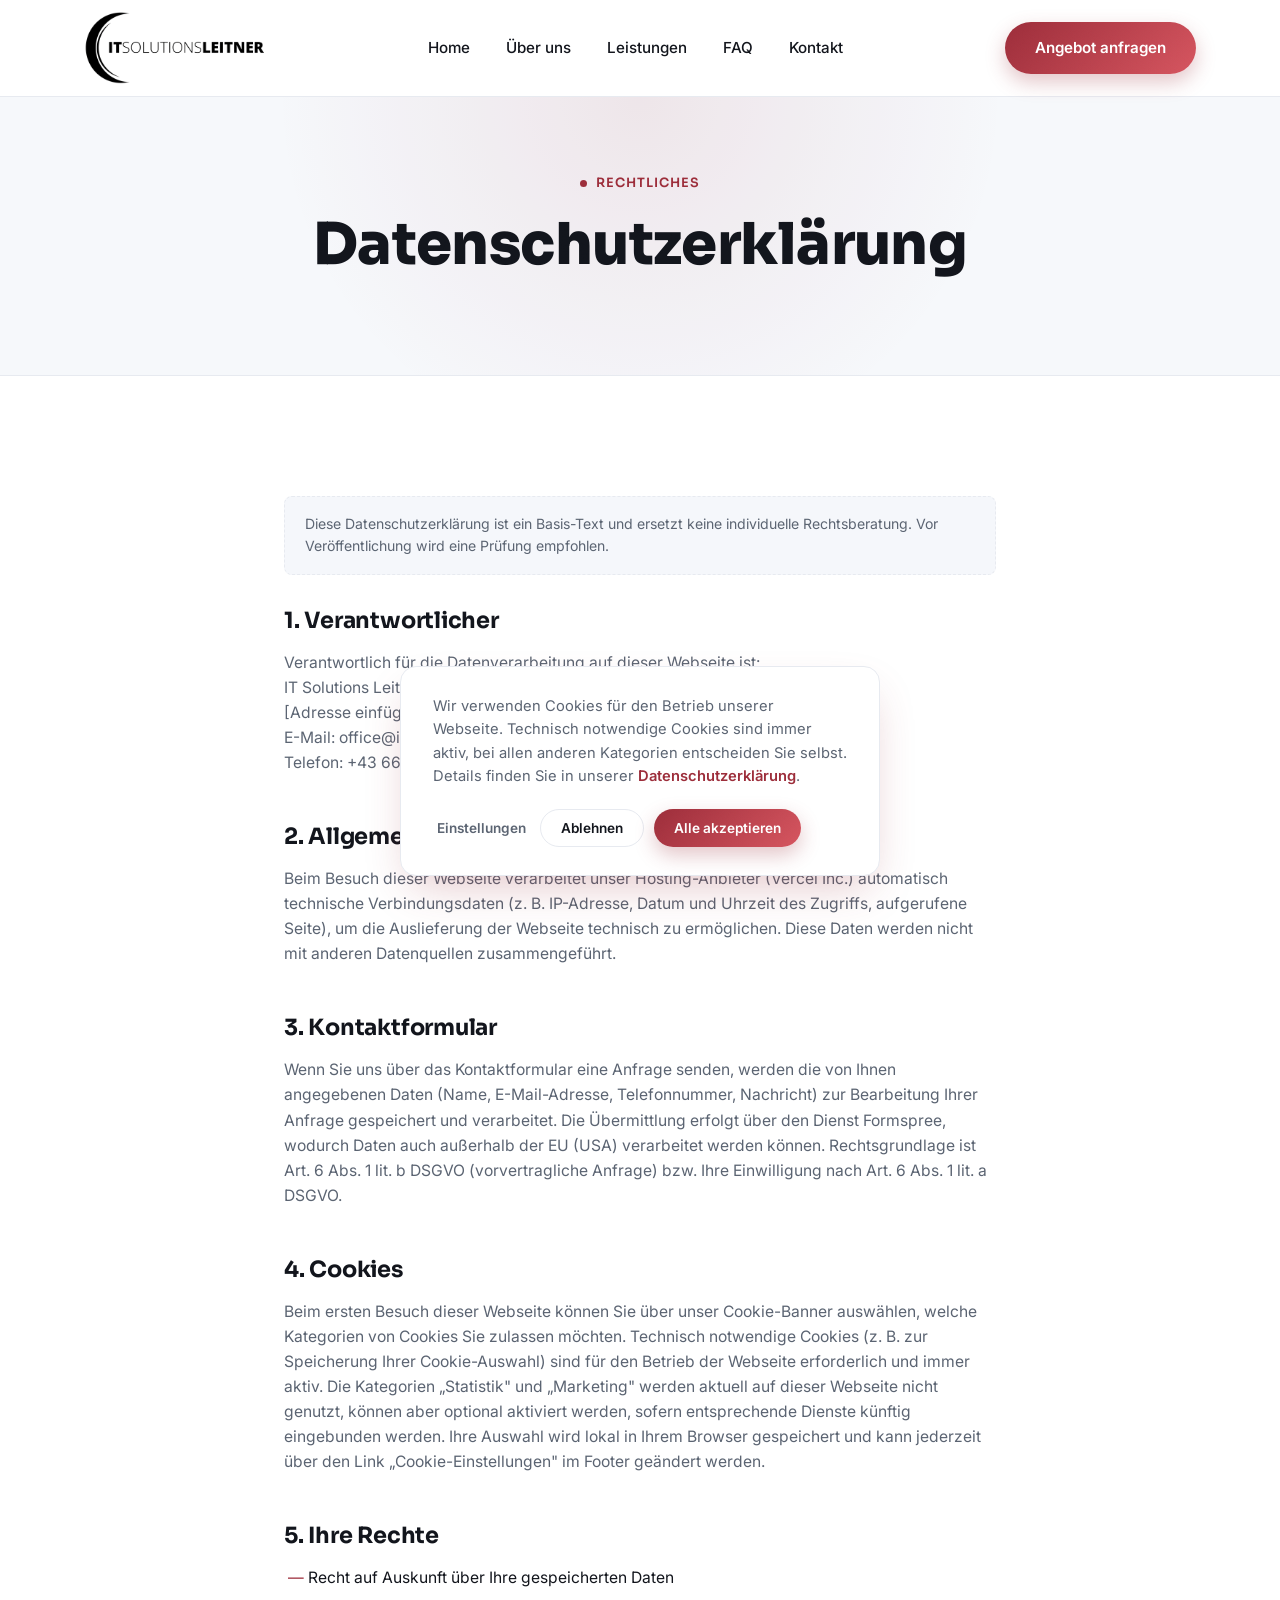
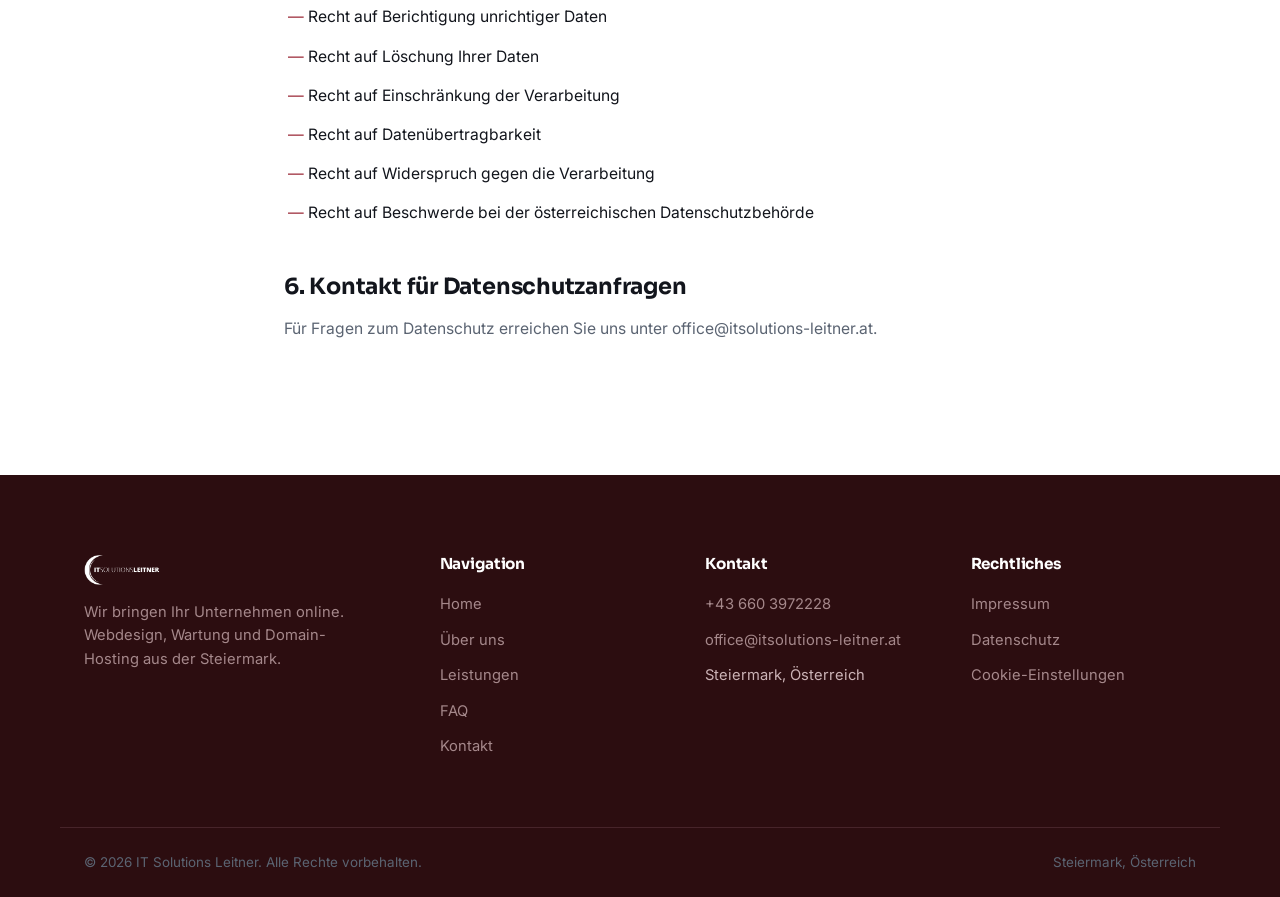
==== commit c765a12a: "v6.0 Designänderungen" ====
--- a/datenschutz.html
+++ b/datenschutz.html
@@ -15,12 +15,12 @@
   <!-- Navigation -->
   <header class="site-header">
     <div class="container header-inner">
-      <a href="index-main.html" class="logo">
+      <a href="index.html" class="logo">
         <img src="images/itsolutionsleitner-high-resolution-logo-transparent.png" alt="IT Solutions Leitner">
       </a>
       <nav class="nav">
         <ul class="nav-links">
-          <li><a href="index-main.html">Home</a></li>
+          <li><a href="index.html">Home</a></li>
           <li><a href="ueber-uns.html">Über uns</a></li>
           <li><a href="leistungen.html">Leistungen</a></li>
           <li><a href="faq.html">FAQ</a></li>
@@ -56,7 +56,7 @@
           Verantwortlich für die Datenverarbeitung auf dieser Webseite ist:<br>
           IT Solutions Leitner, Christoph Leitner<br>
           [Adresse einfügen], Steiermark, Österreich<br>
-          E-Mail: <a href="mailto:itsolutions.leitner@gmail.com">itsolutions.leitner@gmail.com</a><br>
+          E-Mail: <a href="mailto:office@itsolutions-leitner.at">office@itsolutions-leitner.at</a><br>
           Telefon: <a href="tel:+436603972228">+43 660 3972228</a>
         </p>
 
@@ -81,7 +81,7 @@
         </ul>
 
         <h2>6. Kontakt für Datenschutzanfragen</h2>
-        <p>Für Fragen zum Datenschutz erreichen Sie uns unter <a href="mailto:itsolutions.leitner@gmail.com">itsolutions.leitner@gmail.com</a>.</p>
+        <p>Für Fragen zum Datenschutz erreichen Sie uns unter <a href="mailto:office@itsolutions-leitner.at">office@itsolutions-leitner.at</a>.</p>
       </div>
 
     </div>
@@ -97,7 +97,7 @@
       <div class="footer-col">
         <h4>Navigation</h4>
         <ul>
-          <li><a href="index-main.html">Home</a></li>
+          <li><a href="index.html">Home</a></li>
           <li><a href="ueber-uns.html">Über uns</a></li>
           <li><a href="leistungen.html">Leistungen</a></li>
           <li><a href="faq.html">FAQ</a></li>
@@ -108,7 +108,7 @@
         <h4>Kontakt</h4>
         <ul>
           <li><a href="tel:+436603972228">+43 660 3972228</a></li>
-          <li><a href="mailto:itsolutions.leitner@gmail.com">itsolutions.leitner@gmail.com</a></li>
+          <li><a href="mailto:office@itsolutions-leitner.at">office@itsolutions-leitner.at</a></li>
           <li>Steiermark, Österreich</li>
         </ul>
       </div>
--- a/css/style.css
+++ b/css/style.css
@@ -4,13 +4,13 @@
   --color-bg-alt: #F5F7FB;
   --color-text: #12151C;
   --color-text-muted: #5B6472;
-  --color-primary: #2A5CE0;
-  --color-primary-dark: #1E45B0;
-  --color-primary-light: #EAF0FE;
-  --color-primary-2: #5EA8FF;
+  --color-primary: #9C2D3A;
+  --color-primary-dark: #7D242E;
+  --color-primary-light: #F7EEEF;
+  --color-primary-2: #D6555F;
   --color-border: #E7EAF0;
-  --color-dark: #0F1420;
-  --color-dark-alt: #171D2C;
+  --color-dark: #2C0D10;
+  --color-dark-alt: #3A1418;
 
   --gradient-primary: linear-gradient(135deg, var(--color-primary) 0%, var(--color-primary-2) 100%);
 
@@ -21,7 +21,7 @@
   --radius: 16px;
   --radius-lg: 24px;
   --shadow: 0 10px 30px rgba(18, 21, 28, 0.06);
-  --shadow-hover: 0 20px 45px -12px rgba(42, 92, 224, 0.28);
+  --shadow-hover: 0 20px 45px -12px rgba(156, 45, 58, 0.28);
   --container: 1160px;
   --section-py: 120px;
 }
@@ -127,7 +127,7 @@
   height: 7px;
   border-radius: 50%;
   background: var(--color-primary);
-  box-shadow: 0 0 0 0 rgba(42, 92, 224, 0.5);
+  box-shadow: 0 0 0 0 rgba(156, 45, 58, 0.5);
   animation: pulse-dot 2.4s ease-out infinite;
 }
 
@@ -166,6 +166,10 @@
 
 .section-alt {
   background: var(--color-bg-alt);
+}
+
+.section-tint {
+  background: linear-gradient(180deg, var(--color-primary-light) 0%, #fff 100%);
 }
 
 .grid {
@@ -268,7 +272,7 @@
 .btn-primary {
   background: var(--gradient-primary);
   color: #fff;
-  box-shadow: 0 8px 20px rgba(42, 92, 224, 0.28);
+  box-shadow: 0 8px 20px rgba(156, 45, 58, 0.28);
 }
 
 .btn-primary::after {
@@ -289,7 +293,7 @@
 
 .btn-primary:hover {
   transform: translateY(-2px);
-  box-shadow: 0 14px 30px rgba(42, 92, 224, 0.38);
+  box-shadow: 0 14px 30px rgba(156, 45, 58, 0.38);
 }
 
 .btn-secondary {
@@ -337,7 +341,7 @@
   position: relative;
   padding: 100px 0 110px;
   overflow: hidden;
-  background-image: radial-gradient(560px circle at var(--mx, 78%) var(--my, 10%), rgba(42, 92, 224, 0.12), transparent 70%);
+  background-image: radial-gradient(560px circle at var(--mx, 78%) var(--my, 10%), rgba(156, 45, 58, 0.12), transparent 70%);
   background-repeat: no-repeat;
 }
 
@@ -363,7 +367,7 @@
 .hero::after {
   width: 360px;
   height: 360px;
-  background: radial-gradient(circle, rgba(94, 168, 255, 0.35), transparent 70%);
+  background: radial-gradient(circle, rgba(214, 85, 95, 0.35), transparent 70%);
   bottom: -160px;
   left: -140px;
   animation-duration: 20s;
@@ -408,7 +412,7 @@
   background: var(--color-bg-alt);
   border-bottom: 1px solid var(--color-border);
   overflow: hidden;
-  background-image: radial-gradient(520px circle at var(--mx, 50%) var(--my, 0%), rgba(42, 92, 224, 0.10), transparent 70%);
+  background-image: radial-gradient(520px circle at var(--mx, 50%) var(--my, 0%), rgba(156, 45, 58, 0.10), transparent 70%);
   background-repeat: no-repeat;
 }
 
@@ -425,79 +429,6 @@
   max-width: 560px;
   margin: 0 auto;
   font-size: 1.05rem;
-}
-
-/* Coming-Soon Seite */
-.coming-soon-page {
-  min-height: 100vh;
-  display: flex;
-  flex-direction: column;
-}
-
-.coming-soon-page .hero {
-  flex: 1;
-  display: flex;
-  align-items: center;
-  padding: 60px 0;
-}
-
-.coming-soon-logo {
-  height: 64px;
-  width: auto;
-  margin: 0 auto 32px;
-}
-
-.coming-soon-contact {
-  display: flex;
-  flex-wrap: wrap;
-  justify-content: center;
-  gap: 16px 36px;
-  margin-top: 8px;
-}
-
-.coming-soon-contact li {
-  display: flex;
-  align-items: center;
-  gap: 12px;
-  font-weight: 500;
-  font-size: 0.98rem;
-}
-
-.coming-soon-contact .card-icon {
-  width: 44px;
-  height: 44px;
-  margin-bottom: 0;
-}
-
-.coming-soon-contact .card-icon svg {
-  width: 20px;
-  height: 20px;
-}
-
-.coming-soon-contact a {
-  color: var(--color-text);
-  transition: color 0.2s ease;
-}
-
-.coming-soon-contact a:hover {
-  color: var(--color-primary);
-}
-
-.coming-soon-footer {
-  padding: 28px 24px;
-  text-align: center;
-  font-size: 0.84rem;
-  color: var(--color-text-muted);
-  border-top: 1px solid var(--color-border);
-}
-
-.coming-soon-footer a {
-  color: var(--color-text-muted);
-  text-decoration: underline;
-}
-
-.coming-soon-footer a:hover {
-  color: var(--color-primary);
 }
 
 /* === 7. SECTIONS === */
@@ -536,7 +467,7 @@
   text-align: center;
   color: #fff;
   overflow: hidden;
-  background-image: radial-gradient(520px circle at var(--mx, 50%) var(--my, 0%), rgba(94, 168, 255, 0.22), transparent 70%);
+  background-image: radial-gradient(520px circle at var(--mx, 50%) var(--my, 0%), rgba(214, 85, 95, 0.22), transparent 70%);
   background-repeat: no-repeat;
 }
 
@@ -551,7 +482,7 @@
 }
 
 .cta-banner p {
-  color: #B7BECC;
+  color: #CBB3B6;
   max-width: 500px;
   margin: 0 auto 36px;
 }
@@ -561,7 +492,7 @@
 }
 
 .cta-banner .btn-secondary {
-  border-color: #333B4F;
+  border-color: #55282E;
   color: #fff;
 }
 
@@ -581,7 +512,7 @@
 
 .card:hover {
   box-shadow: var(--shadow-hover);
-  border-color: rgba(42, 92, 224, 0.28);
+  border-color: rgba(156, 45, 58, 0.28);
   transform: translateY(-6px);
 }
 
@@ -672,7 +603,7 @@
   font-family: var(--font-heading);
   font-size: 3.4rem;
   font-weight: 800;
-  color: rgba(42, 92, 224, 0.38);
+  color: rgba(156, 45, 58, 0.38);
   line-height: 1;
   margin-bottom: 16px;
 }
@@ -725,7 +656,7 @@
   object-fit: cover;
   flex-shrink: 0;
   border: 4px solid #fff;
-  box-shadow: 0 0 0 4px var(--color-primary-light), 0 20px 40px rgba(42, 92, 224, 0.24);
+  box-shadow: 0 0 0 4px var(--color-primary-light), 0 20px 40px rgba(156, 45, 58, 0.24);
   transition: transform 0.3s ease;
 }
 
@@ -746,6 +677,57 @@
 
 .team-card p {
   font-size: 0.94rem;
+}
+
+/* Founder-Bereich (Startseite & Über uns) */
+.founder-photo-wrap {
+  position: relative;
+  max-width: 380px;
+}
+
+.founder-photo-wrap::before {
+  content: "";
+  position: absolute;
+  inset: 22px -22px -22px 22px;
+  background: var(--gradient-primary);
+  border-radius: var(--radius-lg);
+  z-index: 0;
+}
+
+.founder-photo {
+  position: relative;
+  z-index: 1;
+  width: 100%;
+  aspect-ratio: 4 / 5;
+  object-fit: cover;
+  border-radius: var(--radius-lg);
+  box-shadow: var(--shadow-hover);
+}
+
+.founder-photo-caption {
+  position: relative;
+  z-index: 1;
+  display: inline-block;
+  margin-top: 18px;
+  background: #fff;
+  border: 1px solid var(--color-border);
+  border-radius: 999px;
+  padding: 8px 18px;
+  font-family: var(--font-heading);
+  font-size: 0.82rem;
+  font-weight: 600;
+  box-shadow: var(--shadow);
+}
+
+.founder-role {
+  color: var(--color-primary);
+  font-weight: 600;
+  font-size: 0.95rem;
+  margin-bottom: 16px;
+}
+
+.founder-section .split {
+  align-items: center;
 }
 
 .faq-list {
@@ -830,7 +812,7 @@
 }
 
 .contact-info-card > p {
-  color: #B7BECC;
+  color: #CBB3B6;
   font-size: 0.95rem;
   margin-bottom: 32px;
 }
@@ -840,7 +822,7 @@
   align-items: center;
   gap: 14px;
   padding: 14px 0;
-  border-top: 1px solid #262D3E;
+  border-top: 1px solid #47242A;
   font-size: 0.95rem;
 }
 
@@ -851,18 +833,30 @@
 .contact-info-list a {
   color: #fff;
   font-weight: 500;
+  transition: color 0.2s ease;
+}
+
+.contact-info-list a:hover {
+  color: var(--color-primary-2);
 }
 
 .contact-info-list .icon-wrap {
   width: 38px;
   height: 38px;
   border-radius: 50%;
-  background: #1B2233;
+  background: #45212A;
   display: flex;
   align-items: center;
   justify-content: center;
   flex-shrink: 0;
   color: var(--color-primary);
+  transition: background 0.2s ease, color 0.2s ease, transform 0.2s ease;
+}
+
+.contact-info-list li:has(a):hover .icon-wrap {
+  background: var(--color-primary);
+  color: #fff;
+  transform: scale(1.08);
 }
 
 .contact-info-list .icon-wrap svg {
@@ -1014,7 +1008,7 @@
 /* Preis-Pakete */
 .pricing-intro {
   max-width: 640px;
-  margin: 40px 0 32px;
+  margin: 32px 0 24px;
 }
 
 .pricing-intro h3 {
@@ -1024,8 +1018,8 @@
 .pricing-grid {
   display: grid;
   grid-template-columns: repeat(3, 1fr);
-  gap: 32px;
-  margin-bottom: 64px;
+  gap: 22px;
+  margin-bottom: 56px;
 }
 
 .pricing-footnote {
@@ -1033,7 +1027,7 @@
   font-size: 0.85rem;
   color: var(--color-text-muted);
   max-width: 560px;
-  margin: -32px auto 64px;
+  margin: -28px auto 56px;
 }
 
 .pricing-grid.pricing-grid-maintenance {
@@ -1047,19 +1041,19 @@
   background: #fff;
   border: 1px solid var(--color-border);
   border-radius: var(--radius);
-  padding: 40px 32px;
+  padding: 28px 24px;
   transition: box-shadow 0.25s ease, transform 0.25s ease, border-color 0.25s ease;
 }
 
 .pricing-card:hover {
   box-shadow: var(--shadow-hover);
-  border-color: rgba(42, 92, 224, 0.28);
+  border-color: rgba(156, 45, 58, 0.28);
   transform: translateY(-6px);
 }
 
 .pricing-card.featured {
   border-color: var(--color-primary);
-  box-shadow: 0 20px 45px -14px rgba(42, 92, 224, 0.32);
+  box-shadow: 0 20px 45px -14px rgba(156, 45, 58, 0.32);
 }
 
 .pricing-badge {
@@ -1076,26 +1070,25 @@
   text-transform: uppercase;
   padding: 7px 18px;
   border-radius: 999px;
-  box-shadow: 0 8px 18px rgba(42, 92, 224, 0.35);
+  box-shadow: 0 8px 18px rgba(156, 45, 58, 0.35);
   white-space: nowrap;
 }
 
 .pricing-name {
   font-family: var(--font-heading);
-  font-size: 1.3rem;
-  margin-bottom: 6px;
+  font-size: 1.1rem;
+  margin-bottom: 4px;
 }
 
 .pricing-subtitle {
-  font-size: 0.88rem;
+  font-size: 0.82rem;
   color: var(--color-text-muted);
-  margin-bottom: 24px;
-  min-height: 40px;
+  margin-bottom: 16px;
 }
 
 .pricing-price {
   font-family: var(--font-heading);
-  font-size: 2.1rem;
+  font-size: 1.6rem;
   font-weight: 800;
   color: var(--color-text);
   margin-bottom: 4px;
@@ -1103,21 +1096,26 @@
 
 .pricing-price span {
   font-family: var(--font-body);
-  font-size: 0.92rem;
+  font-size: 0.85rem;
   font-weight: 500;
   color: var(--color-text-muted);
 }
 
 .pricing-price-note {
-  font-size: 0.82rem;
+  font-size: 0.76rem;
   color: var(--color-text-muted);
-  margin-bottom: 24px;
+  margin-bottom: 16px;
 }
 
 .pricing-card .check-list {
   flex-grow: 1;
   margin-top: 0;
-  margin-bottom: 28px;
+  margin-bottom: 20px;
+}
+
+.pricing-card .check-list li {
+  margin-bottom: 8px;
+  font-size: 0.86rem;
 }
 
 .pricing-card .btn {
@@ -1125,7 +1123,7 @@
 }
 
 .pricing-card-compact {
-  padding: 32px 28px;
+  padding: 24px 22px;
 }
 
 .pricing-card-compact .pricing-name {
@@ -1133,7 +1131,7 @@
 }
 
 .pricing-card-compact .pricing-price {
-  font-size: 1.7rem;
+  font-size: 1.4rem;
 }
 
 .info-banner {
@@ -1296,7 +1294,7 @@
 /* === 9. FOOTER === */
 .site-footer {
   background: var(--color-dark);
-  color: #B7BECC;
+  color: #CBB3B6;
   padding-top: 80px;
 }
 
@@ -1305,7 +1303,7 @@
   grid-template-columns: 1.4fr 1fr 1fr 1fr;
   gap: 40px;
   padding-bottom: 56px;
-  border-bottom: 1px solid #262D3E;
+  border-bottom: 1px solid #47242A;
 }
 
 .footer-logo {
@@ -1315,7 +1313,7 @@
 }
 
 .footer-brand p {
-  color: #8891A3;
+  color: #A5888B;
   font-size: 0.92rem;
   max-width: 260px;
 }
@@ -1333,7 +1331,7 @@
 }
 
 .footer-col a {
-  color: #8891A3;
+  color: #A5888B;
   transition: color 0.2s ease;
 }
 
@@ -1347,7 +1345,7 @@
   align-items: center;
   padding: 24px;
   font-size: 0.84rem;
-  color: #666F82;
+  color: #8C7477;
   flex-wrap: wrap;
   gap: 12px;
 }
@@ -1364,13 +1362,13 @@
 
 @keyframes pulse-dot {
   0% {
-    box-shadow: 0 0 0 0 rgba(42, 92, 224, 0.45);
+    box-shadow: 0 0 0 0 rgba(156, 45, 58, 0.45);
   }
   70% {
-    box-shadow: 0 0 0 8px rgba(42, 92, 224, 0);
+    box-shadow: 0 0 0 8px rgba(156, 45, 58, 0);
   }
   100% {
-    box-shadow: 0 0 0 0 rgba(42, 92, 224, 0);
+    box-shadow: 0 0 0 0 rgba(156, 45, 58, 0);
   }
 }
 
@@ -1439,14 +1437,10 @@
 }
 
 @media (max-width: 720px) {
-  .coming-soon-logo {
-    height: 48px;
-  }
-
-  .coming-soon-contact {
-    flex-direction: column;
-    align-items: center;
-    gap: 18px;
+
+  .founder-photo-wrap {
+    max-width: 300px;
+    margin: 0 auto;
   }
 
   .nav-links,
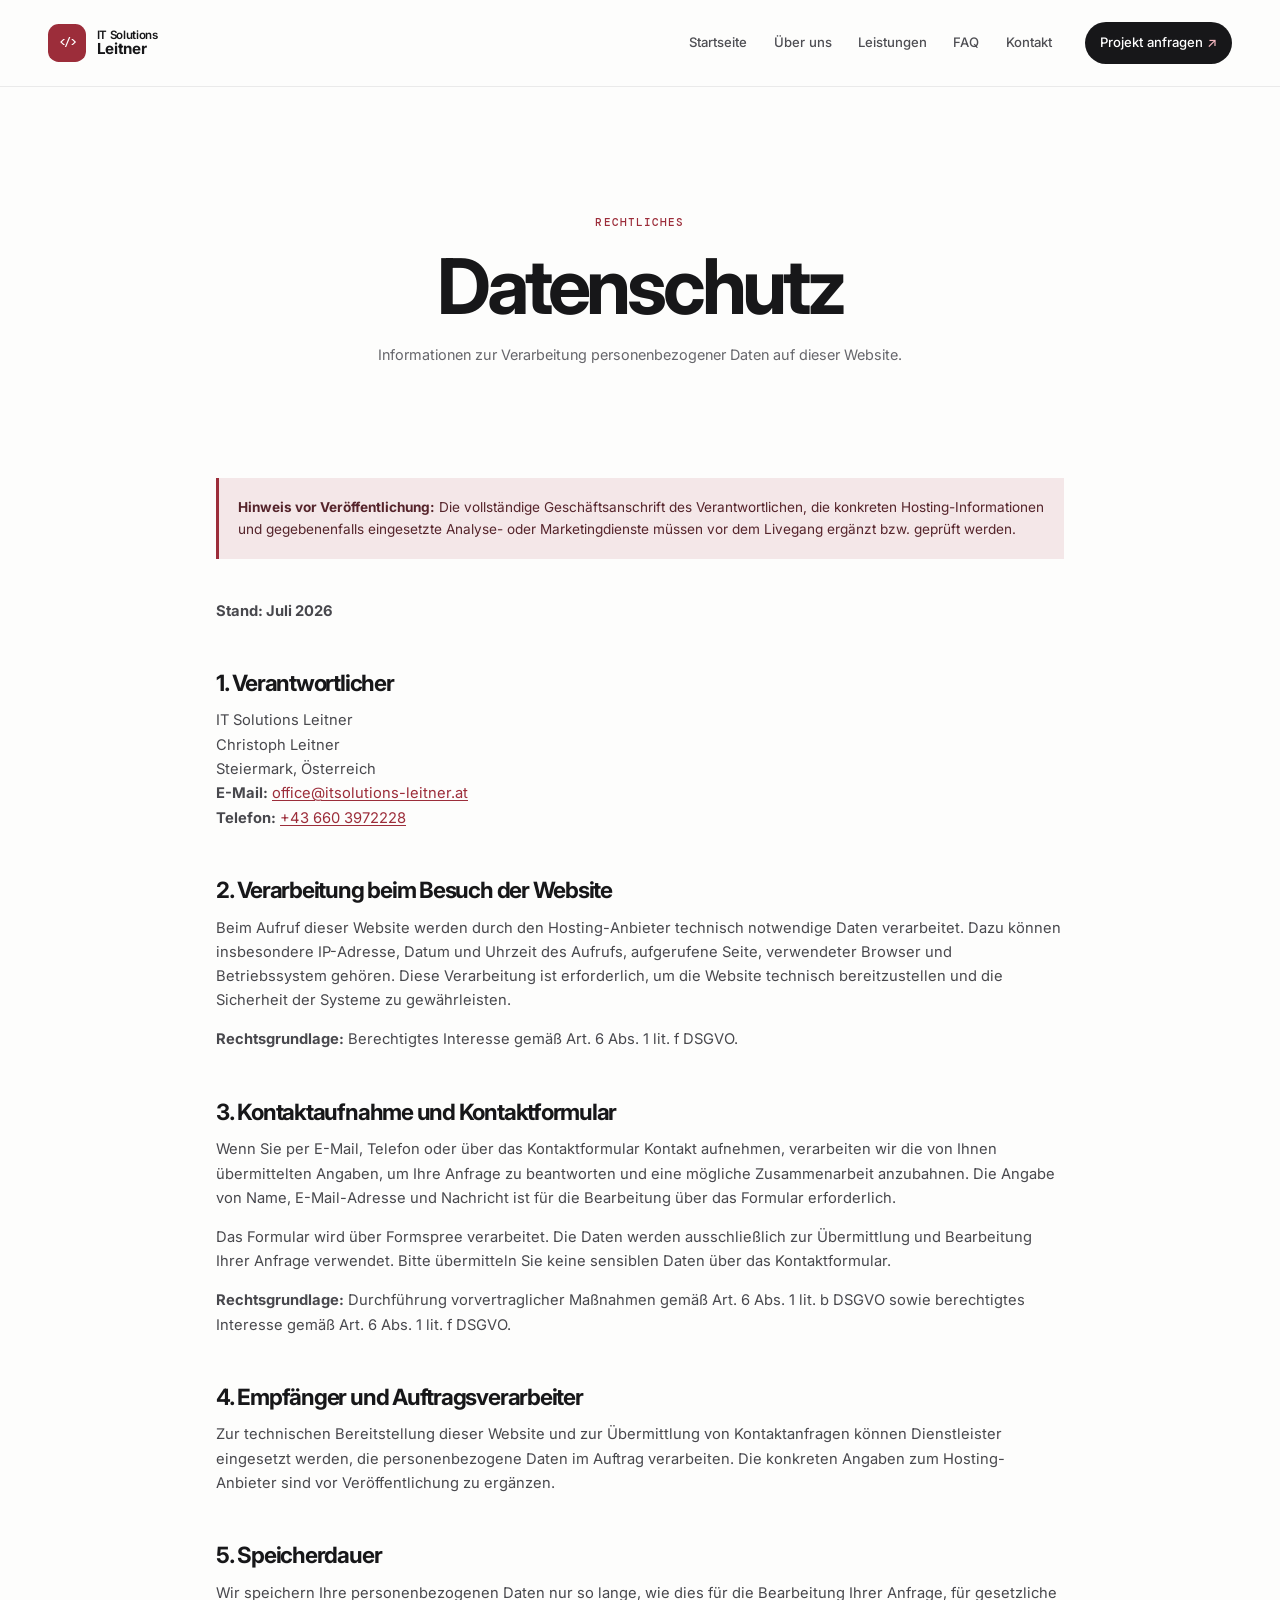
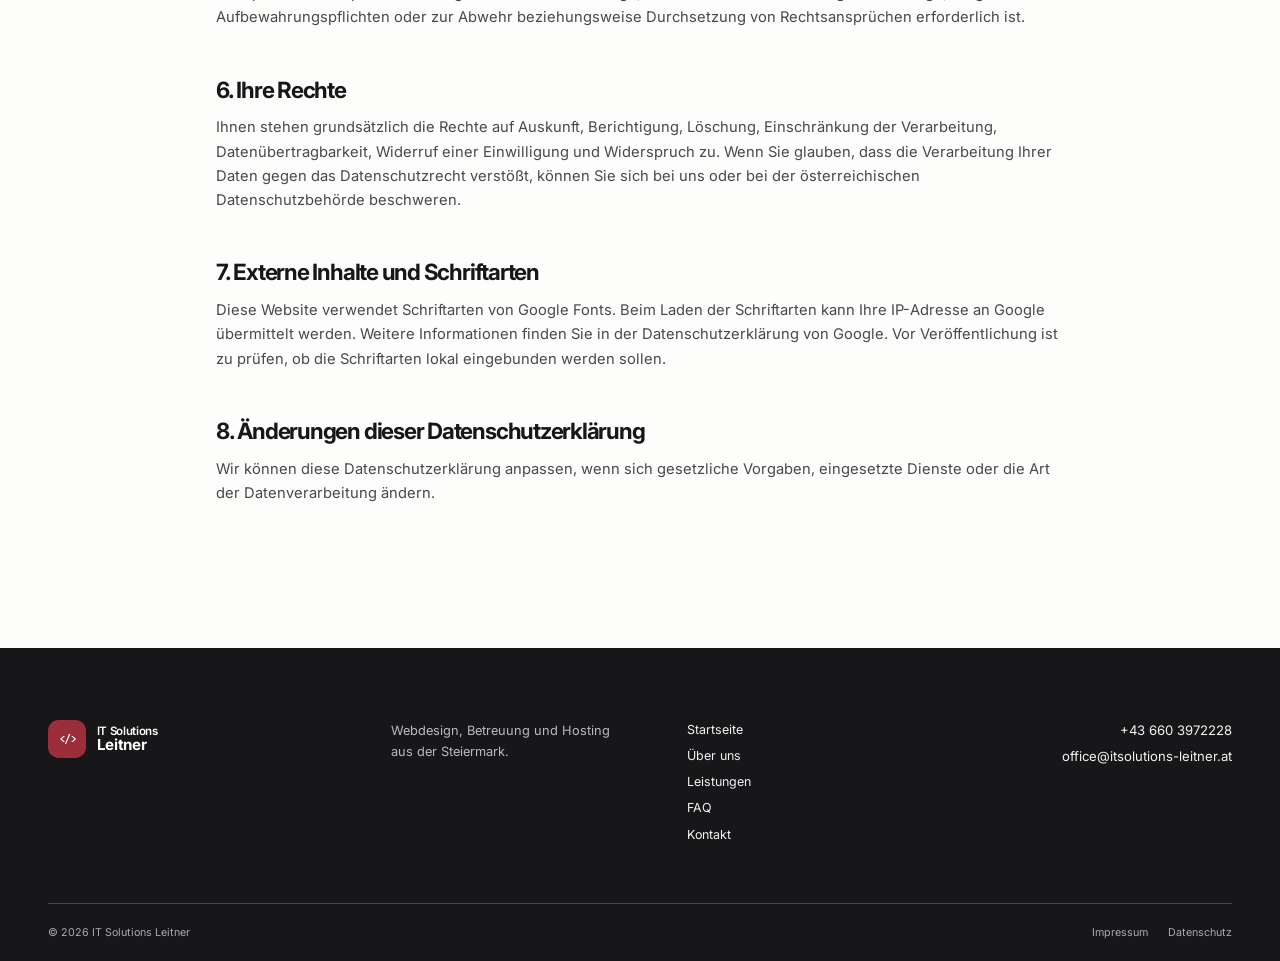
==== commit c81cbf2d: "v7.0 ChatGPT wechsel, neues Layout" ====
--- a/datenschutz.html
+++ b/datenschutz.html
@@ -1,179 +1,6 @@
 <!DOCTYPE html>
 <html lang="de">
-<head>
-  <meta charset="UTF-8">
-  <meta name="viewport" content="width=device-width, initial-scale=1.0">
-  <title>Datenschutz – IT Solutions Leitner</title>
-  <meta name="description" content="Datenschutzerklärung von IT Solutions Leitner.">
-  <link rel="preconnect" href="https://fonts.googleapis.com">
-  <link rel="preconnect" href="https://fonts.gstatic.com" crossorigin>
-  <link href="https://fonts.googleapis.com/css2?family=Inter:wght@400;500;600;700&family=Sora:wght@600;700;800&display=swap" rel="stylesheet">
-  <link rel="stylesheet" href="css/style.css">
-</head>
-<body>
-
-  <!-- Navigation -->
-  <header class="site-header">
-    <div class="container header-inner">
-      <a href="index.html" class="logo">
-        <img src="images/itsolutionsleitner-high-resolution-logo-transparent.png" alt="IT Solutions Leitner">
-      </a>
-      <nav class="nav">
-        <ul class="nav-links">
-          <li><a href="index.html">Home</a></li>
-          <li><a href="ueber-uns.html">Über uns</a></li>
-          <li><a href="leistungen.html">Leistungen</a></li>
-          <li><a href="faq.html">FAQ</a></li>
-          <li><a href="kontakt.html">Kontakt</a></li>
-        </ul>
-      </nav>
-      <a href="kontakt.html" class="btn btn-primary nav-cta">Angebot anfragen</a>
-      <button class="nav-toggle" aria-label="Menü öffnen" aria-expanded="false">
-        <span></span><span></span><span></span>
-      </button>
-    </div>
-  </header>
-
-  <!-- Page Hero -->
-  <section class="page-hero">
-    <canvas class="code-rain" data-theme="light"></canvas>
-    <div class="container">
-      <span class="eyebrow">Rechtliches</span>
-      <h1>Datenschutzerklärung</h1>
-    </div>
-  </section>
-
-  <section>
-    <div class="container legal-content">
-
-      <div class="legal-note reveal">
-        Diese Datenschutzerklärung ist ein Basis-Text und ersetzt keine individuelle Rechtsberatung. Vor Veröffentlichung wird eine Prüfung empfohlen.
-      </div>
-
-      <div class="reveal">
-        <h2>1. Verantwortlicher</h2>
-        <p>
-          Verantwortlich für die Datenverarbeitung auf dieser Webseite ist:<br>
-          IT Solutions Leitner, Christoph Leitner<br>
-          [Adresse einfügen], Steiermark, Österreich<br>
-          E-Mail: <a href="mailto:office@itsolutions-leitner.at">office@itsolutions-leitner.at</a><br>
-          Telefon: <a href="tel:+436603972228">+43 660 3972228</a>
-        </p>
-
-        <h2>2. Allgemeines zur Datenverarbeitung</h2>
-        <p>Beim Besuch dieser Webseite verarbeitet unser Hosting-Anbieter (Vercel Inc.) automatisch technische Verbindungsdaten (z. B. IP-Adresse, Datum und Uhrzeit des Zugriffs, aufgerufene Seite), um die Auslieferung der Webseite technisch zu ermöglichen. Diese Daten werden nicht mit anderen Datenquellen zusammengeführt.</p>
-
-        <h2>3. Kontaktformular</h2>
-        <p>Wenn Sie uns über das Kontaktformular eine Anfrage senden, werden die von Ihnen angegebenen Daten (Name, E-Mail-Adresse, Telefonnummer, Nachricht) zur Bearbeitung Ihrer Anfrage gespeichert und verarbeitet. Die Übermittlung erfolgt über den Dienst Formspree, wodurch Daten auch außerhalb der EU (USA) verarbeitet werden können. Rechtsgrundlage ist Art. 6 Abs. 1 lit. b DSGVO (vorvertragliche Anfrage) bzw. Ihre Einwilligung nach Art. 6 Abs. 1 lit. a DSGVO.</p>
-
-        <h2>4. Cookies</h2>
-        <p>Beim ersten Besuch dieser Webseite können Sie über unser Cookie-Banner auswählen, welche Kategorien von Cookies Sie zulassen möchten. Technisch notwendige Cookies (z.&nbsp;B. zur Speicherung Ihrer Cookie-Auswahl) sind für den Betrieb der Webseite erforderlich und immer aktiv. Die Kategorien „Statistik" und „Marketing" werden aktuell auf dieser Webseite nicht genutzt, können aber optional aktiviert werden, sofern entsprechende Dienste künftig eingebunden werden. Ihre Auswahl wird lokal in Ihrem Browser gespeichert und kann jederzeit über den Link „Cookie-Einstellungen" im Footer geändert werden.</p>
-
-        <h2>5. Ihre Rechte</h2>
-        <ul>
-          <li>Recht auf Auskunft über Ihre gespeicherten Daten</li>
-          <li>Recht auf Berichtigung unrichtiger Daten</li>
-          <li>Recht auf Löschung Ihrer Daten</li>
-          <li>Recht auf Einschränkung der Verarbeitung</li>
-          <li>Recht auf Datenübertragbarkeit</li>
-          <li>Recht auf Widerspruch gegen die Verarbeitung</li>
-          <li>Recht auf Beschwerde bei der österreichischen Datenschutzbehörde</li>
-        </ul>
-
-        <h2>6. Kontakt für Datenschutzanfragen</h2>
-        <p>Für Fragen zum Datenschutz erreichen Sie uns unter <a href="mailto:office@itsolutions-leitner.at">office@itsolutions-leitner.at</a>.</p>
-      </div>
-
-    </div>
-  </section>
-
-  <!-- Footer -->
-  <footer class="site-footer">
-    <div class="container footer-inner">
-      <div class="footer-brand">
-        <img src="images/itsolutionsleitner-high-resolution-logo-transparent.png" alt="IT Solutions Leitner" class="footer-logo">
-        <p>Wir bringen Ihr Unternehmen online. Webdesign, Wartung und Domain-Hosting aus der Steiermark.</p>
-      </div>
-      <div class="footer-col">
-        <h4>Navigation</h4>
-        <ul>
-          <li><a href="index.html">Home</a></li>
-          <li><a href="ueber-uns.html">Über uns</a></li>
-          <li><a href="leistungen.html">Leistungen</a></li>
-          <li><a href="faq.html">FAQ</a></li>
-          <li><a href="kontakt.html">Kontakt</a></li>
-        </ul>
-      </div>
-      <div class="footer-col">
-        <h4>Kontakt</h4>
-        <ul>
-          <li><a href="tel:+436603972228">+43 660 3972228</a></li>
-          <li><a href="mailto:office@itsolutions-leitner.at">office@itsolutions-leitner.at</a></li>
-          <li>Steiermark, Österreich</li>
-        </ul>
-      </div>
-      <div class="footer-col">
-        <h4>Rechtliches</h4>
-        <ul>
-          <li><a href="impressum.html">Impressum</a></li>
-          <li><a href="datenschutz.html">Datenschutz</a></li>
-          <li><a href="#" class="cookie-settings-link">Cookie-Einstellungen</a></li>
-        </ul>
-      </div>
-    </div>
-    <div class="footer-bottom container">
-      <p>© 2026 IT Solutions Leitner. Alle Rechte vorbehalten.</p>
-      <p>Steiermark, Österreich</p>
-    </div>
-  </footer>
-
-  <!-- Cookie-Banner -->
-  <div class="cookie-banner">
-    <div class="cookie-banner-main">
-      <p>Wir verwenden Cookies für den Betrieb unserer Webseite. Technisch notwendige Cookies sind immer aktiv, bei allen anderen Kategorien entscheiden Sie selbst. Details finden Sie in unserer <a href="datenschutz.html">Datenschutzerklärung</a>.</p>
-      <div class="cookie-banner-actions">
-        <button type="button" class="btn btn-text btn-sm" data-cookie-action="settings">Einstellungen</button>
-        <button type="button" class="btn btn-secondary btn-sm" data-cookie-action="rejected">Ablehnen</button>
-        <button type="button" class="btn btn-primary btn-sm" data-cookie-action="accepted">Alle akzeptieren</button>
-      </div>
-    </div>
-    <div class="cookie-banner-settings">
-      <div class="cookie-option">
-        <div>
-          <strong>Technisch notwendig</strong>
-          <p>Erforderlich für den Betrieb der Webseite, z.&nbsp;B. Speicherung Ihrer Cookie-Auswahl.</p>
-        </div>
-        <label class="cookie-switch">
-          <input type="checkbox" checked disabled>
-          <span></span>
-        </label>
-      </div>
-      <div class="cookie-option">
-        <div>
-          <strong>Statistik</strong>
-          <p>Hilft uns, die Nutzung der Webseite zu verstehen (aktuell nicht im Einsatz).</p>
-        </div>
-        <label class="cookie-switch">
-          <input type="checkbox" data-cookie-category="statistics">
-          <span></span>
-        </label>
-      </div>
-      <div class="cookie-option">
-        <div>
-          <strong>Marketing</strong>
-          <p>Für personalisierte Inhalte und Werbung (aktuell nicht im Einsatz).</p>
-        </div>
-        <label class="cookie-switch">
-          <input type="checkbox" data-cookie-category="marketing">
-          <span></span>
-        </label>
-      </div>
-      <div class="cookie-banner-actions">
-        <button type="button" class="btn btn-primary btn-sm" data-cookie-action="save">Auswahl speichern</button>
-      </div>
-    </div>
-  </div>
-
-  <script src="js/script.js"></script>
-</body>
-</html>
+<head><meta charset="UTF-8"><meta name="viewport" content="width=device-width, initial-scale=1.0"><meta name="robots" content="noindex"><title>Datenschutz | IT Solutions Leitner</title><link rel="preconnect" href="https://fonts.googleapis.com"><link rel="preconnect" href="https://fonts.gstatic.com" crossorigin><link href="https://fonts.googleapis.com/css2?family=DM+Mono:wght@400;500&family=Inter:wght@400;500;600;700;800&display=swap" rel="stylesheet"><link rel="stylesheet" href="css/style.css"></head>
+<body><a class="skip-link" href="#main-content">Zum Inhalt springen</a><header class="site-header"><div class="container nav-wrap"><a class="brand" href="index.html" aria-label="IT Solutions Leitner – Startseite"><span class="brand-mark">&lt;/&gt;</span><span>IT Solutions<br><strong>Leitner</strong></span></a><button class="menu-toggle" type="button" aria-label="Menü öffnen" aria-expanded="false" aria-controls="primary-nav"><span></span><span></span></button><nav id="primary-nav" class="primary-nav" aria-label="Hauptnavigation"><a href="index.html">Startseite</a><a href="ueber-uns.html">Über uns</a><a href="leistungen.html">Leistungen</a><a href="faq.html">FAQ</a><a href="kontakt.html">Kontakt</a><a class="nav-cta" href="kontakt.html">Projekt anfragen <span>↗</span></a></nav></div></header>
+<main id="main-content"><section class="legal-hero section"><div class="container narrow"><p class="eyebrow">Rechtliches</p><h1>Datenschutz</h1><p>Informationen zur Verarbeitung personenbezogener Daten auf dieser Website.</p></div></section><section class="section legal-section"><div class="container narrow legal-content"><div class="legal-notice"><strong>Hinweis vor Veröffentlichung:</strong> Die vollständige Geschäftsanschrift des Verantwortlichen, die konkreten Hosting-Informationen und gegebenenfalls eingesetzte Analyse- oder Marketingdienste müssen vor dem Livegang ergänzt bzw. geprüft werden.</div><p><strong>Stand: Juli 2026</strong></p><h2>1. Verantwortlicher</h2><p>IT Solutions Leitner<br>Christoph Leitner<br>Steiermark, Österreich<br><strong>E-Mail:</strong> <a href="mailto:office@itsolutions-leitner.at">office@itsolutions-leitner.at</a><br><strong>Telefon:</strong> <a href="tel:+436603972228">+43 660 3972228</a></p><h2>2. Verarbeitung beim Besuch der Website</h2><p>Beim Aufruf dieser Website werden durch den Hosting-Anbieter technisch notwendige Daten verarbeitet. Dazu können insbesondere IP-Adresse, Datum und Uhrzeit des Aufrufs, aufgerufene Seite, verwendeter Browser und Betriebssystem gehören. Diese Verarbeitung ist erforderlich, um die Website technisch bereitzustellen und die Sicherheit der Systeme zu gewährleisten.</p><p><strong>Rechtsgrundlage:</strong> Berechtigtes Interesse gemäß Art. 6 Abs. 1 lit. f DSGVO.</p><h2>3. Kontaktaufnahme und Kontaktformular</h2><p>Wenn Sie per E-Mail, Telefon oder über das Kontaktformular Kontakt aufnehmen, verarbeiten wir die von Ihnen übermittelten Angaben, um Ihre Anfrage zu beantworten und eine mögliche Zusammenarbeit anzubahnen. Die Angabe von Name, E-Mail-Adresse und Nachricht ist für die Bearbeitung über das Formular erforderlich.</p><p>Das Formular wird über Formspree verarbeitet. Die Daten werden ausschließlich zur Übermittlung und Bearbeitung Ihrer Anfrage verwendet. Bitte übermitteln Sie keine sensiblen Daten über das Kontaktformular.</p><p><strong>Rechtsgrundlage:</strong> Durchführung vorvertraglicher Maßnahmen gemäß Art. 6 Abs. 1 lit. b DSGVO sowie berechtigtes Interesse gemäß Art. 6 Abs. 1 lit. f DSGVO.</p><h2>4. Empfänger und Auftragsverarbeiter</h2><p>Zur technischen Bereitstellung dieser Website und zur Übermittlung von Kontaktanfragen können Dienstleister eingesetzt werden, die personenbezogene Daten im Auftrag verarbeiten. Die konkreten Angaben zum Hosting-Anbieter sind vor Veröffentlichung zu ergänzen.</p><h2>5. Speicherdauer</h2><p>Wir speichern Ihre personenbezogenen Daten nur so lange, wie dies für die Bearbeitung Ihrer Anfrage, für gesetzliche Aufbewahrungspflichten oder zur Abwehr beziehungsweise Durchsetzung von Rechtsansprüchen erforderlich ist.</p><h2>6. Ihre Rechte</h2><p>Ihnen stehen grundsätzlich die Rechte auf Auskunft, Berichtigung, Löschung, Einschränkung der Verarbeitung, Datenübertragbarkeit, Widerruf einer Einwilligung und Widerspruch zu. Wenn Sie glauben, dass die Verarbeitung Ihrer Daten gegen das Datenschutzrecht verstößt, können Sie sich bei uns oder bei der österreichischen Datenschutzbehörde beschweren.</p><h2>7. Externe Inhalte und Schriftarten</h2><p>Diese Website verwendet Schriftarten von Google Fonts. Beim Laden der Schriftarten kann Ihre IP-Adresse an Google übermittelt werden. Weitere Informationen finden Sie in der Datenschutzerklärung von Google. Vor Veröffentlichung ist zu prüfen, ob die Schriftarten lokal eingebunden werden sollen.</p><h2>8. Änderungen dieser Datenschutzerklärung</h2><p>Wir können diese Datenschutzerklärung anpassen, wenn sich gesetzliche Vorgaben, eingesetzte Dienste oder die Art der Datenverarbeitung ändern.</p></div></section></main>
+<footer class="site-footer"><div class="container footer-top"><a class="brand brand-footer" href="index.html"><span class="brand-mark">&lt;/&gt;</span><span>IT Solutions<br><strong>Leitner</strong></span></a><p>Webdesign, Betreuung und Hosting<br>aus der Steiermark.</p><nav class="footer-links" aria-label="Footer-Navigation"><a href="index.html">Startseite</a><a href="ueber-uns.html">Über uns</a><a href="leistungen.html">Leistungen</a><a href="faq.html">FAQ</a><a href="kontakt.html">Kontakt</a></nav><div class="footer-contact"><a href="tel:+436603972228">+43 660 3972228</a><a href="mailto:office@itsolutions-leitner.at">office@itsolutions-leitner.at</a></div></div><div class="container footer-bottom"><span>© <span data-current-year>2026</span> IT Solutions Leitner</span><div><a href="impressum.html">Impressum</a><a href="datenschutz.html">Datenschutz</a></div></div></footer><script src="js/script.js"></script></body></html>
--- a/css/style.css
+++ b/css/style.css
@@ -1,1543 +1,136 @@
 /* === 1. VARIABLEN & RESET === */
 :root {
-  --color-bg: #ffffff;
-  --color-bg-alt: #F5F7FB;
-  --color-text: #12151C;
-  --color-text-muted: #5B6472;
-  --color-primary: #9C2D3A;
-  --color-primary-dark: #7D242E;
-  --color-primary-light: #F7EEEF;
-  --color-primary-2: #D6555F;
-  --color-border: #E7EAF0;
-  --color-dark: #2C0D10;
-  --color-dark-alt: #3A1418;
-
-  --gradient-primary: linear-gradient(135deg, var(--color-primary) 0%, var(--color-primary-2) 100%);
-
-  --font-heading: 'Sora', sans-serif;
-  --font-body: 'Inter', sans-serif;
-
-  --radius-sm: 8px;
-  --radius: 16px;
-  --radius-lg: 24px;
-  --shadow: 0 10px 30px rgba(18, 21, 28, 0.06);
-  --shadow-hover: 0 20px 45px -12px rgba(156, 45, 58, 0.28);
-  --container: 1160px;
-  --section-py: 120px;
+  --ink: #171719;
+  --muted: #66666b;
+  --line: #dedee0;
+  --paper: #fdfdfc;
+  --soft: #f5f5f3;
+  --accent: #9c2d3a;
+  --accent-dark: #78212c;
+  --accent-pale: #f4e7e8;
+  --white: #ffffff;
+  --radius: 1.25rem;
+  --container: 74rem;
+  --shadow: 0 1.25rem 3.75rem rgba(23, 23, 25, .09);
 }
-
-* {
-  margin: 0;
-  padding: 0;
-  box-sizing: border-box;
-}
-
-html {
-  scroll-behavior: smooth;
-}
-
-body {
-  font-family: var(--font-body);
-  color: var(--color-text);
-  background: var(--color-bg);
-  line-height: 1.6;
-  -webkit-font-smoothing: antialiased;
-  position: relative;
-}
-
-body::before {
-  content: "";
-  position: fixed;
-  inset: 0;
-  z-index: 9999;
-  pointer-events: none;
-  opacity: 0.035;
-  mix-blend-mode: overlay;
-  background-image: url("data:image/svg+xml,%3Csvg xmlns='http://www.w3.org/2000/svg' width='180' height='180'%3E%3Cfilter id='n'%3E%3CfeTurbulence type='fractalNoise' baseFrequency='0.85' numOctaves='2' stitchTiles='stitch'/%3E%3C/filter%3E%3Crect width='100%25' height='100%25' filter='url(%23n)'/%3E%3C/svg%3E");
-}
-
-img {
-  max-width: 100%;
-  display: block;
-}
-
-a {
-  color: inherit;
-  text-decoration: none;
-}
-
-ul {
-  list-style: none;
-}
-
-button {
-  font-family: inherit;
-  cursor: pointer;
-  border: none;
-  background: none;
-}
-
-:focus-visible {
-  outline: 2px solid var(--color-primary);
-  outline-offset: 3px;
-}
+* { box-sizing: border-box; }
+html { scroll-behavior: smooth; }
+body { margin: 0; min-width: 20rem; background: var(--paper); color: var(--ink); }
+img { display: block; max-width: 100%; }
+a { color: inherit; text-decoration: none; }
+button, input, select, textarea { font: inherit; }
+button { cursor: pointer; }
 
 /* === 2. TYPOGRAFIE === */
-h1, h2, h3, h4 {
-  font-family: var(--font-heading);
-  font-weight: 700;
-  line-height: 1.2;
-  letter-spacing: -0.01em;
-  color: var(--color-text);
-}
-
-h1 {
-  font-size: clamp(2.4rem, 5vw, 3.6rem);
-  font-weight: 800;
-}
-
-h2 {
-  font-size: clamp(1.9rem, 3.2vw, 2.6rem);
-}
-
-h3 {
-  font-size: 1.3rem;
-}
-
-p {
-  color: var(--color-text-muted);
-}
-
-.eyebrow {
-  display: inline-flex;
-  align-items: center;
-  gap: 9px;
-  font-family: var(--font-heading);
-  font-size: 0.8rem;
-  font-weight: 600;
-  letter-spacing: 0.08em;
-  text-transform: uppercase;
-  color: var(--color-primary);
-  margin-bottom: 16px;
-}
-
-.eyebrow::before {
-  content: "";
-  width: 7px;
-  height: 7px;
-  border-radius: 50%;
-  background: var(--color-primary);
-  box-shadow: 0 0 0 0 rgba(156, 45, 58, 0.5);
-  animation: pulse-dot 2.4s ease-out infinite;
-}
-
-.text-gradient {
-  background: var(--gradient-primary);
-  -webkit-background-clip: text;
-  background-clip: text;
-  color: transparent;
-}
-
-.section-header {
-  max-width: 640px;
-  margin: 0 auto 64px;
-  text-align: center;
-}
-
-.section-header p {
-  margin-top: 16px;
-  font-size: 1.05rem;
-}
-
-.text-center {
-  text-align: center;
-}
+body { font-family: "Inter", Arial, sans-serif; font-size: 1rem; line-height: 1.65; }
+h1, h2, h3, p, ul, ol, blockquote { margin-top: 0; }
+h1, h2, h3 { letter-spacing: -.055em; line-height: 1.04; }
+h1 { margin-bottom: 1.7rem; font-size: clamp(3rem, 7.4vw, 6.55rem); font-weight: 700; }
+h2 { margin-bottom: 1.5rem; font-size: clamp(2.3rem, 4.7vw, 4.4rem); font-weight: 700; }
+h3 { margin-bottom: .7rem; font-size: 1.4rem; }
+em { color: var(--accent); font-style: normal; }
+.eyebrow { display: flex; align-items: center; gap: .55rem; margin-bottom: 1.05rem; color: var(--accent); font-family: "DM Mono", monospace; font-size: .69rem; font-weight: 500; letter-spacing: .1em; line-height: 1.4; text-transform: uppercase; }
+.eyebrow-dot { flex: 0 0 .45rem; width: .45rem; height: .45rem; border-radius: 50%; background: var(--accent); animation: marker-pulse 2.2s ease-in-out infinite; }
+.eyebrow-light { color: #f6cbcf; }
+.eyebrow-light::before { flex: 0 0 .45rem; width: .45rem; height: .45rem; border-radius: 50%; background: #f6cbcf; content: ""; animation: marker-pulse-light 2.2s ease-in-out infinite; }
+.eyebrow-light .eyebrow-dot { display: none; }
 
 /* === 3. LAYOUT === */
-.container {
-  max-width: var(--container);
-  margin: 0 auto;
-  padding: 0 24px;
-}
-
-section {
-  padding: var(--section-py) 0;
-}
-
-.section-alt {
-  background: var(--color-bg-alt);
-}
-
-.section-tint {
-  background: linear-gradient(180deg, var(--color-primary-light) 0%, #fff 100%);
-}
-
-.grid {
-  display: grid;
-  gap: 32px;
-}
-
-.grid-2 {
-  grid-template-columns: repeat(2, 1fr);
-}
-
-.grid-3 {
-  grid-template-columns: repeat(3, 1fr);
-}
-
-.grid-4 {
-  grid-template-columns: repeat(4, 1fr);
-}
+.container { width: min(calc(100% - 3rem), var(--container)); margin: 0 auto; }
+.narrow { width: min(calc(100% - 3rem), 53rem); margin: 0 auto; }
+.section { padding: clamp(5rem, 10vw, 9rem) 0; }
+.skip-link { position: fixed; z-index: 100; top: -5rem; left: 1rem; padding: .65rem 1rem; background: var(--ink); color: var(--white); border-radius: .4rem; }
+.skip-link:focus { top: 1rem; }
+.button-row { display: flex; align-items: center; flex-wrap: wrap; gap: 1.5rem; }
+.button { display: inline-flex; align-items: center; justify-content: center; gap: 1.4rem; min-height: 3.65rem; padding: .8rem 1.35rem  .8rem 1.45rem; border: 1px solid transparent; border-radius: 99rem; font-size: .9rem; font-weight: 600; line-height: 1; transition: transform .2s ease, background-color .2s ease, border-color .2s ease; }
+.button span { font-size: 1.25rem; font-weight: 400; }
+.button:hover { transform: translateY(-.15rem); }
+.button-primary { background: var(--accent); color: var(--white); }
+.button-primary:hover { background: var(--accent-dark); }
+.button-light { background: var(--white); color: var(--ink); }
+.text-link { display: inline-flex; align-items: center; gap: .6rem; color: var(--ink); font-size: .9rem; font-weight: 600; }
+.text-link span { color: var(--accent); font-size: 1.15rem; transition: transform .2s ease; }
+.text-link:hover span { transform: translateX(.25rem); }
 
 /* === 4. NAVIGATION === */
-.site-header {
-  position: sticky;
-  top: 0;
-  z-index: 100;
-  border-bottom: 1px solid var(--color-border);
-}
-
-.site-header::before {
-  content: "";
-  position: absolute;
-  inset: 0;
-  z-index: -1;
-  background: rgba(255, 255, 255, 0.85);
-  backdrop-filter: blur(12px);
-}
-
-.header-inner {
-  display: flex;
-  align-items: center;
-  justify-content: space-between;
-  height: 96px;
-  gap: 24px;
-}
-
-.logo img {
-  height: 72px;
-  width: auto;
-}
-
-.nav-links {
-  display: flex;
-  align-items: center;
-  gap: 36px;
-  margin: 0 auto;
-}
-
-.nav-links a {
-  font-size: 0.95rem;
-  font-weight: 500;
-  color: var(--color-text);
-  transition: color 0.2s ease;
-}
-
-.nav-links a:hover,
-.nav-links a.active {
-  color: var(--color-primary);
-}
-
-.nav-toggle {
-  display: none;
-  flex-direction: column;
-  gap: 5px;
-  width: 28px;
-}
-
-.nav-toggle span {
-  height: 2px;
-  width: 100%;
-  background: var(--color-text);
-  border-radius: 2px;
-  transition: all 0.25s ease;
-}
+.site-header { position: relative; z-index: 10; border-bottom: 1px solid rgba(23, 23, 25, .08); background: rgba(253, 253, 252, .94); }
+.nav-wrap { display: flex; align-items: center; justify-content: space-between; min-height: 5.35rem; gap: 2rem; }
+.brand { display: inline-flex; align-items: center; gap: .65rem; flex-shrink: 0; font-size: .72rem; font-weight: 600; letter-spacing: -.03em; line-height: 1.06; }
+.brand strong { font-size: .95rem; }
+.brand-mark { display: grid; width: 2.4rem; height: 2.4rem; place-items: center; border-radius: .67rem; background: var(--accent); color: var(--white); font-family: "DM Mono", monospace; font-size: .75rem; font-weight: 500; letter-spacing: -.12em; }
+.primary-nav { display: flex; align-items: center; gap: 1.65rem; font-size: .82rem; font-weight: 500; }
+.primary-nav > a:not(.nav-cta) { position: relative; color: #4e4e53; }
+.primary-nav > a:not(.nav-cta)::after { position: absolute; bottom: -.4rem; left: 0; width: 0; height: 1px; background: var(--accent); content: ""; transition: width .2s ease; }
+.primary-nav > a:not(.nav-cta):hover::after, .primary-nav > a.active::after { width: 100%; }
+.primary-nav > a.active { color: var(--ink); }
+.nav-cta { position: relative; isolation: isolate; overflow: hidden; margin-left: .4rem; padding: .65rem .95rem; border-radius: 99rem; background: var(--ink); color: var(--white); transition: transform .25s ease, background-color .25s ease, box-shadow .25s ease; }
+.nav-cta::before { position: absolute; z-index: -1; inset: 0; border-radius: inherit; background: linear-gradient(110deg, transparent 22%, rgba(255,255,255,.22) 50%, transparent 78%); content: ""; transform: translateX(-120%); transition: transform .55s ease; }
+.nav-cta span { display: inline-block; color: #f5b8c0; transition: transform .25s ease; }
+.nav-cta:hover { background: var(--accent); box-shadow: 0 .65rem 1.45rem rgba(156,45,58,.25); transform: translateY(-.15rem); }.nav-cta:hover::before { transform: translateX(120%); }.nav-cta:hover span { transform: translate(.15rem, -.1rem); }
+.menu-toggle { display: none; }
 
 /* === 5. BUTTONS === */
-.btn {
-  position: relative;
-  display: inline-flex;
-  align-items: center;
-  justify-content: center;
-  gap: 8px;
-  padding: 14px 30px;
-  border-radius: 999px;
-  font-weight: 600;
-  font-size: 0.95rem;
-  transition: all 0.22s ease;
-  white-space: nowrap;
-  overflow: hidden;
-}
-
-.btn-primary {
-  background: var(--gradient-primary);
-  color: #fff;
-  box-shadow: 0 8px 20px rgba(156, 45, 58, 0.28);
-}
-
-.btn-primary::after {
-  content: "";
-  position: absolute;
-  top: 0;
-  left: -60%;
-  width: 40%;
-  height: 100%;
-  background: linear-gradient(120deg, transparent, rgba(255, 255, 255, 0.45), transparent);
-  transform: skewX(-20deg);
-  transition: left 0.6s ease;
-}
-
-.btn-primary:hover::after {
-  left: 130%;
-}
-
-.btn-primary:hover {
-  transform: translateY(-2px);
-  box-shadow: 0 14px 30px rgba(156, 45, 58, 0.38);
-}
-
-.btn-secondary {
-  background: transparent;
-  color: var(--color-text);
-  border: 1px solid var(--color-border);
-}
-
-.btn-secondary:hover {
-  border-color: var(--color-primary);
-  color: var(--color-primary);
-  transform: translateY(-2px);
-}
-
-.btn-block {
-  width: 100%;
-}
-
-.btn-sm {
-  padding: 10px 20px;
-  font-size: 0.85rem;
-}
-
-.btn-text {
-  background: transparent;
-  color: var(--color-text-muted);
-  padding-left: 4px;
-  padding-right: 4px;
-}
-
-.btn-text:hover {
-  color: var(--color-primary);
-  transform: none;
-}
-
-.hero-actions,
-.cta-actions {
-  display: flex;
-  gap: 16px;
-  flex-wrap: wrap;
-}
+.button:focus-visible, a:focus-visible, summary:focus-visible, input:focus-visible, select:focus-visible, textarea:focus-visible { outline: 3px solid rgba(156, 45, 58, .45); outline-offset: 3px; }
 
 /* === 6. HERO === */
-.hero {
-  position: relative;
-  padding: 100px 0 110px;
-  overflow: hidden;
-  background-image: radial-gradient(560px circle at var(--mx, 78%) var(--my, 10%), rgba(156, 45, 58, 0.12), transparent 70%);
-  background-repeat: no-repeat;
-}
-
-.hero::before,
-.hero::after {
-  content: "";
-  position: absolute;
-  border-radius: 50%;
-  filter: blur(70px);
-  z-index: 0;
-  opacity: 0.55;
-  animation: drift 16s ease-in-out infinite alternate;
-}
-
-.hero::before {
-  width: 480px;
-  height: 480px;
-  background: radial-gradient(circle, var(--color-primary-light), transparent 70%);
-  top: -180px;
-  right: -120px;
-}
-
-.hero::after {
-  width: 360px;
-  height: 360px;
-  background: radial-gradient(circle, rgba(214, 85, 95, 0.35), transparent 70%);
-  bottom: -160px;
-  left: -140px;
-  animation-duration: 20s;
-  animation-direction: alternate-reverse;
-}
-
-.code-rain {
-  position: absolute;
-  inset: 0;
-  width: 100%;
-  height: 100%;
-  z-index: 0;
-  pointer-events: none;
-}
-
-.hero-inner {
-  position: relative;
-  z-index: 1;
-  max-width: 760px;
-  margin: 0 auto;
-  text-align: center;
-}
-
-.hero h1 {
-  margin-bottom: 24px;
-}
-
-.hero-lead {
-  font-size: 1.15rem;
-  max-width: 560px;
-  margin: 0 auto 40px;
-}
-
-.hero .hero-actions {
-  justify-content: center;
-}
-
-.page-hero {
-  position: relative;
-  padding: 72px 0 80px;
-  text-align: center;
-  background: var(--color-bg-alt);
-  border-bottom: 1px solid var(--color-border);
-  overflow: hidden;
-  background-image: radial-gradient(520px circle at var(--mx, 50%) var(--my, 0%), rgba(156, 45, 58, 0.10), transparent 70%);
-  background-repeat: no-repeat;
-}
-
-.page-hero .container {
-  position: relative;
-  z-index: 1;
-}
-
-.page-hero h1 {
-  margin-bottom: 16px;
-}
-
-.page-hero p {
-  max-width: 560px;
-  margin: 0 auto;
-  font-size: 1.05rem;
-}
+.hero { overflow: hidden; padding-top: clamp(3.5rem, 5.8vw, 5.4rem); padding-bottom: 2.5rem; }
+.hero-grid { display: grid; grid-template-columns: 1.05fr .95fr; align-items: center; gap: clamp(2rem, 7vw, 7rem); }
+.hero-copy { padding-bottom: 1rem; }
+.hero h1 { max-width: 40rem; font-size: clamp(3rem, 6.1vw, 5.5rem); }
+.hero-text { max-width: 32rem; margin-bottom: 2rem; color: var(--muted); font-size: 1.05rem; }
+.hero-trust { display: flex; align-items: center; gap: .75rem; margin-top: 4.3rem; color: var(--muted); font-size: .75rem; line-height: 1.45; }
+.hero-trust strong { color: var(--ink); font-weight: 600; }
+.avatars { display: flex; }
+.avatars i { display: grid; width: 2rem; height: 2rem; place-items: center; border: 2px solid var(--paper); border-radius: 50%; background: #d8c7c9; color: var(--accent-dark); font-size: .55rem; font-style: normal; font-weight: 700; }
+.avatars i + i { margin-left: -.4rem; background: var(--accent); color: var(--white); }
+.hero-visual { position: relative; min-height: 31.5rem; }
+.browser-window { position: absolute; z-index: 2; top: 12%; right: 0; width: min(31rem, 100%); overflow: hidden; border: 1px solid rgba(23,23,25,.13); border-radius: 1rem; background: var(--white); box-shadow: var(--shadow); transform: rotate(2.5deg); }
+.browser-bar { display: flex; align-items: center; gap: .33rem; height: 2.15rem; padding: 0 .75rem; border-bottom: 1px solid #eee; background: #fafafa; }
+.browser-bar span { width: .42rem; height: .42rem; border-radius: 50%; background: #d6d6d6; }
+.browser-bar div { width: 42%; height: .58rem; margin-left: .45rem; border-radius: 9rem; background: #ededed; }
+.browser-content { min-height: 23rem; padding: 1.25rem 1.5rem; background: linear-gradient(137deg, #fbf8f6 0%, #fff 52%, #f4dfe1 150%); }
+.mock-nav { display: flex; justify-content: space-between; color: #777; font-size: .48rem; }
+.mock-nav b { color: var(--accent); font-size: .58rem; }
+.mock-hero { padding: 3.1rem 0 1.1rem; }
+.mock-hero small { color: var(--accent); font-family: "DM Mono", monospace; font-size: .44rem; letter-spacing: .12em; }
+.mock-hero h2 { margin: .65rem 0 .7rem; font-size: clamp(1.8rem, 3vw, 2.75rem); }
+.mock-hero p { color: #777; font-size: .58rem; }
+.mock-hero button { padding: .47rem .75rem; border: 0; border-radius: 99rem; background: var(--accent); color: var(--white); font-size: .5rem; }
+.mock-lines { display: grid; grid-template-columns: repeat(3, 1fr); gap: .6rem; padding-top: 1.2rem; }
+.mock-lines i { display: block; height: 3.6rem; border-radius: .35rem; background: linear-gradient(135deg, #dba6ad, #f3e4df); }
+.mock-lines i:nth-child(2) { background: #e7e7e3; }.mock-lines i:nth-child(3) { background: #caa3a6; }
+.orbit { position: absolute; border: 1px solid rgba(156,45,58,.2); border-radius: 50%; }
+.orbit-one { top: -9%; left: 5%; width: 29rem; height: 29rem; }.orbit-two { right: -20%; bottom: 0; width: 20rem; height: 20rem; }
+.float-card { position: absolute; z-index: 3; display: flex; align-items: center; gap: .55rem; padding: .72rem .8rem; border: 1px solid rgba(23,23,25,.08); border-radius: .7rem; background: rgba(255,255,255,.95); box-shadow: 0 .8rem 2rem rgba(23,23,25,.12); line-height: 1.1; }
+.float-card small { display: block; margin-bottom: .22rem; color: var(--muted); font-size: .54rem; }.float-card strong { font-size: .67rem; }.float-card b { color: #4b9b73; font-size: .78rem; }.float-card-top { top: 4%; left: -8%; }.float-card-bottom { right: 9%; bottom: 1%; }
+.status-dot { flex: 0 0 .5rem; width: .5rem; height: .5rem; border-radius: 50%; background: #4b9b73; box-shadow: 0 0 0 .25rem #e0f1e9; animation: status-pulse 2s ease-in-out infinite; }.mini-chart { display: flex; align-items: end; gap: .15rem; height: 1.15rem; }.mini-chart i { width: .18rem; background: var(--accent); }.mini-chart i:nth-child(1){height:30%}.mini-chart i:nth-child(2){height:55%}.mini-chart i:nth-child(3){height:77%}.mini-chart i:nth-child(4){height:100%}
+.hero-visual-motion .browser-window { animation: browser-arrival .9s cubic-bezier(.2,.8,.2,1) both; }.hero-visual-motion .orbit-one { animation: orbit-drift 13s ease-in-out infinite alternate; }.hero-visual-motion .orbit-two { animation: orbit-drift 11s ease-in-out -4s infinite alternate-reverse; }.hero-visual-motion .float-card-top { animation: card-float 4.8s ease-in-out .9s infinite; }.hero-visual-motion .float-card-bottom { animation: card-float 5.6s ease-in-out 1.25s infinite reverse; }
+.hero-foot { display: flex; align-items: center; justify-content: space-between; margin-top: 1.5rem; padding-top: 1.25rem; border-top: 1px solid var(--line); color: var(--muted); font-family: "DM Mono", monospace; font-size: .66rem; }.hero-foot a { display: grid; width: 2.15rem; height: 2.15rem; place-items: center; border: 1px solid var(--line); border-radius: 50%; color: var(--accent); font-size: 1rem; }
+.page-hero { padding-top: clamp(5rem, 10vw, 9rem); padding-bottom: clamp(4.5rem, 8vw, 7rem); text-align: center; }.page-hero h1 { margin-bottom: 1.35rem; }.about-title { font-size: clamp(2rem, 5.5vw, 5.3rem); }.about-title > span, .about-title > em { display: block; white-space: nowrap; }.page-intro { max-width: 40rem; margin: 0 auto; color: var(--muted); font-size: 1.08rem; }.page-hero .eyebrow { justify-content: center; }
 
 /* === 7. SECTIONS === */
-.services-overview {
-  display: grid;
-  grid-template-columns: repeat(3, 1fr);
-  gap: 32px;
-}
-
-.values-grid {
-  display: grid;
-  grid-template-columns: repeat(4, 1fr);
-  gap: 28px;
-}
-
-.split {
-  display: grid;
-  grid-template-columns: 1fr 1fr;
-  gap: 72px;
-  align-items: center;
-}
-
-.split-reverse {
-  direction: rtl;
-}
-
-.split-reverse > * {
-  direction: ltr;
-}
-
-.cta-banner {
-  position: relative;
-  background: var(--color-dark);
-  border-radius: var(--radius-lg);
-  padding: 72px 56px;
-  text-align: center;
-  color: #fff;
-  overflow: hidden;
-  background-image: radial-gradient(520px circle at var(--mx, 50%) var(--my, 0%), rgba(214, 85, 95, 0.22), transparent 70%);
-  background-repeat: no-repeat;
-}
-
-.cta-banner > *:not(.code-rain) {
-  position: relative;
-  z-index: 1;
-}
-
-.cta-banner h2 {
-  color: #fff;
-  margin-bottom: 16px;
-}
-
-.cta-banner p {
-  color: #CBB3B6;
-  max-width: 500px;
-  margin: 0 auto 36px;
-}
-
-.cta-banner .cta-actions {
-  justify-content: center;
-}
-
-.cta-banner .btn-secondary {
-  border-color: #55282E;
-  color: #fff;
-}
-
-.cta-banner .btn-secondary:hover {
-  border-color: var(--color-primary);
-  color: #fff;
-}
+.services-intro { background: var(--soft); }.section-heading { max-width: 44rem; margin-bottom: 3.8rem; }.split-heading { display: grid; grid-template-columns: 1fr .65fr; align-items: end; max-width: none; gap: 4rem; }.split-heading > p { margin: 0 0 .6rem; color: var(--muted); }
+.service-grid { display: grid; grid-template-columns: repeat(3, 1fr); gap: 1px; border: 1px solid var(--line); background: var(--line); }.service-card { position: relative; min-height: 22rem; padding: 1.8rem; background: var(--paper); }.card-number { color: #aaa; font-family: "DM Mono", monospace; font-size: .67rem; }.service-icon { display: grid; width: 3.2rem; height: 3.2rem; place-items: center; margin: 3rem 0 2rem; border-radius: 50%; background: var(--accent-pale); color: var(--accent); font-size: 1.45rem; }.service-card h3 { font-size: 1.5rem; }.service-card p { max-width: 18rem; color: var(--muted); font-size: .9rem; }.service-card > a { position: absolute; bottom: 1.75rem; display: inline-flex; gap: .55rem; color: var(--accent); font-size: .78rem; font-weight: 600; }.service-card > a span { transition: transform .2s ease; }.service-card > a:hover span { transform: translateX(.25rem); }
+.process-section { border-top: 1px solid var(--line); }.process-layout { display: grid; grid-template-columns: .8fr 1fr; gap: clamp(4rem, 11vw, 11rem); }.process-copy p:not(.eyebrow) { max-width: 24rem; color: var(--muted); }.process-copy .text-link { margin-top: 1.4rem; }.process-list { margin: 0; padding: 0; list-style: none; }.process-list li { display: grid; grid-template-columns: 4rem 1fr; gap: 1.25rem; padding: 0 0 2.1rem; border-bottom: 1px solid var(--line); }.process-list li + li { padding-top: 2.1rem; }.process-list > li > span { color: var(--accent); font-family: "DM Mono", monospace; font-size: .72rem; }.process-list h3 { margin-bottom: .45rem; font-size: 1.25rem; }.process-list p { margin-bottom: 0; color: var(--muted); font-size: .9rem; }
+.statement-section { padding-top: clamp(4rem, 8vw, 7rem); background: #252426; color: var(--white); }.statement { position: relative; max-width: 60rem; }.statement blockquote { max-width: 54rem; margin-bottom: 2.5rem; font-size: clamp(1.85rem, 4vw, 3.5rem); font-weight: 500; letter-spacing: -.05em; line-height: 1.18; }.quote-opening, .quote-closing { color: #cf9299; font-family: Georgia, serif; font-size: 1.08em; font-weight: 400; letter-spacing: 0; line-height: 1; vertical-align: .04em; }.quote-opening { margin-right: .09em; }.quote-closing { margin-left: .09em; }.statement blockquote em { color: #f1bdc3; }.statement-person { display: flex; align-items: center; gap: .75rem; }.person-monogram { display: grid; width: 2.5rem; height: 2.5rem; place-items: center; border-radius: 50%; background: var(--accent); font-size: .65rem; font-weight: 700; }.statement-person strong, .statement-person small { display: block; line-height: 1.4; }.statement-person strong { font-size: .78rem; }.statement-person small { color: #bbb; font-size: .68rem; }
+.cta-section { padding-top: 4rem; padding-bottom: 4rem; }.cta-panel { display: grid; grid-template-columns: 1fr .55fr; align-items: end; gap: 4rem; padding: clamp(2.5rem, 5.5vw, 5rem); background: var(--accent); color: var(--white); }.cta-panel h2 { margin-bottom: 0; }.cta-panel em { color: #f6c8cd; }.cta-panel > div > p:not(.eyebrow) { max-width: 23rem; margin-bottom: 1.7rem; color: #f9e6e8; font-size: .92rem; }
+.story-section { padding-top: 3rem; }.story-grid { display: grid; grid-template-columns: .85fr 1fr; align-items: center; gap: clamp(3.5rem, 10vw, 10rem); }.story-visual { position: relative; max-width: 25rem; }.portrait-photo { min-height: 29rem; overflow: hidden; background: #d9d3ce; }.portrait-photo img { width: 100%; height: 29rem; object-fit: cover; object-position: 50% 38%; }.portrait-note { position: absolute; right: -3.5rem; bottom: 2.5rem; padding: 1rem 1.3rem; background: var(--accent); color: var(--white); font-family: "DM Mono", monospace; font-size: .63rem; line-height: 1.45; }.portrait-note strong { font-family: "Inter", sans-serif; font-size: 1.2rem; }.story-copy > p:not(.eyebrow) { color: var(--muted); }.signature { display: grid; gap: .12rem; margin-top: 2rem; padding-top: 1.25rem; border-top: 1px solid var(--line); }.signature strong { font-size: .9rem; }.signature span { color: var(--muted); font-size: .75rem; }
+.values-section { background: var(--soft); }.values-grid { display: grid; grid-template-columns: repeat(4, 1fr); }.value-card { min-height: 14rem; padding: 1.5rem; border: 1px solid var(--line); margin-right: -1px; background: var(--paper); }.value-card > span { color: var(--accent); font-family: "DM Mono", monospace; font-size: .66rem; }.value-card h3 { margin-top: 3rem; margin-bottom: .55rem; font-size: 1.25rem; }.value-card p { margin-bottom: 0; color: var(--muted); font-size: .84rem; }
+.service-detail { padding-top: 6rem; padding-bottom: 6rem; border-top: 1px solid var(--line); }.service-detail-tint { background: var(--soft); }.detail-grid { display: grid; grid-template-columns: .3fr 1fr .55fr; gap: clamp(2rem, 7vw, 7rem); }.detail-number { color: var(--accent); font-family: "DM Mono", monospace; font-size: .74rem; }.detail-copy > p:not(.eyebrow) { max-width: 35rem; color: var(--muted); }.check-list { display: grid; gap: .65rem; margin: 1.8rem 0 2rem; padding: 0; list-style: none; font-size: .9rem; }.check-list li { position: relative; padding-left: 1.5rem; }.check-list li::before { position: absolute; left: 0; color: var(--accent); content: "✓"; font-weight: 700; }.detail-aside { align-self: center; padding: 1.55rem; border-top: 2px solid var(--accent); background: var(--accent-pale); }.aside-label { color: var(--accent); font-family: "DM Mono", monospace; font-size: .63rem; letter-spacing: .08em; text-transform: uppercase; }.detail-aside p { margin: .75rem 0 0; font-size: .9rem; line-height: 1.55; }
+.faq-section { padding-top: 3rem; }.faq-layout { display: grid; grid-template-columns: .65fr 1fr; gap: clamp(3rem, 10vw, 10rem); align-items: start; }.faq-sidebar { position: sticky; top: 2rem; }.faq-sidebar p:not(.eyebrow) { max-width: 20rem; color: var(--muted); }.accordion { border-top: 1px solid var(--line); }.accordion details { border-bottom: 1px solid var(--line); transition: background-color .3s ease, border-color .3s ease; }.accordion details[open] { border-color: rgba(156,45,58,.28); background: linear-gradient(90deg, rgba(244,231,232,.62), transparent 72%); }.accordion summary { display: flex; align-items: center; justify-content: space-between; gap: 1rem; padding: 1.45rem 0; list-style: none; font-weight: 600; cursor: pointer; transition: color .25s ease, padding .3s ease; }.accordion summary::-webkit-details-marker { display: none; }.accordion details[open] summary { padding: 1.45rem 1.2rem .85rem; color: var(--accent); }.accordion summary span { color: var(--accent); font-size: 1.45rem; font-weight: 400; transition: transform .35s cubic-bezier(.2,.8,.2,1); }.accordion details[open] summary span { transform: rotate(45deg); }.faq-answer { max-width: 39rem; padding: 0 3rem 1.5rem 0; color: var(--muted); font-size: .9rem; }.accordion details[open] .faq-answer { animation: faq-answer-in .42s cubic-bezier(.2,.8,.2,1) both; }.accordion details p { margin: 0; }
+.contact-hero { padding-bottom: 4rem; }.contact-section { padding-top: 2rem; }.contact-grid { display: grid; grid-template-columns: .72fr 1fr; gap: clamp(3rem, 10vw, 10rem); align-items: start; }.contact-info > p:not(.eyebrow) { max-width: 20rem; color: var(--muted); }.contact-options { display: grid; gap: .3rem; margin: 2rem 0; }.contact-options a { display: flex; align-items: center; gap: .85rem; padding: .85rem 0; border-bottom: 1px solid var(--line); transition: color .2s ease; }.contact-options a:hover { color: var(--accent); }.contact-icon { display: grid; width: 2.25rem; height: 2.25rem; place-items: center; border-radius: 50%; background: var(--accent-pale); color: var(--accent); font-family: "DM Mono", monospace; font-size: .9rem; }.contact-options small, .contact-options strong { display: block; line-height: 1.35; }.contact-options small { color: var(--muted); font-size: .67rem; }.contact-options strong { font-size: .81rem; }.location-note { color: var(--muted); font-family: "DM Mono", monospace; font-size: .67rem; }.location-note span { display: inline-block; color: var(--accent); animation: marker-pulse 2.2s ease-in-out infinite; }.form-card { padding: clamp(1.5rem, 4vw, 3rem); border: 1px solid var(--line); background: var(--white); box-shadow: 0 1rem 3.5rem rgba(23,23,25,.06); }.form-heading h2 { margin-bottom: .65rem; font-size: 2rem; }.form-heading > p:not(.eyebrow) { margin-bottom: 1.8rem; color: var(--muted); font-size: .87rem; }.form-row { display: grid; grid-template-columns: 1fr 1fr; gap: 1rem; } form label { display: grid; gap: .42rem; margin-bottom: 1rem; font-size: .77rem; font-weight: 600; } form label > span { color: var(--accent); } input:not([type="checkbox"]), select, textarea { width: 100%; padding: .85rem .9rem; border: 1px solid #d8d8db; border-radius: .25rem; background: #fff; color: var(--ink); font-size: .9rem; font-weight: 400; outline: none; transition: border-color .2s ease, box-shadow .2s ease; } textarea { min-height: 8rem; resize: vertical; } input:not([type="checkbox"]):focus, select:focus, textarea:focus { border-color: var(--accent); box-shadow: 0 0 0 3px rgba(156,45,58,.1); }.consent { grid-template-columns: 1rem 1fr; align-items: start; gap: .65rem; color: var(--muted); font-size: .71rem; font-weight: 400; line-height: 1.5; }.consent input { margin-top: .2rem; accent-color: var(--accent); }.consent a { color: var(--accent); text-decoration: underline; }.form-submit { margin-top: .5rem; }.form-submit:disabled { cursor: wait; opacity: .72; transform: none; }.form-note { margin: 1rem 0 0; color: var(--muted); font-size: .65rem; }.form-note span { color: var(--accent); }.form-success { min-height: 22rem; place-content: center; text-align: center; }.form-success:not([hidden]) { display: grid; }.form-success-icon { display: grid; width: 3.6rem; height: 3.6rem; place-items: center; justify-self: center; margin-bottom: 1.25rem; border-radius: 50%; background: #e0f1e9; color: #2d8159; font-size: 1.45rem; font-weight: 700; }.form-success h3 { margin-bottom: .7rem; font-size: 1.55rem; }.form-success p { max-width: 25rem; margin: 0 auto 1.5rem; color: var(--muted); font-size: .9rem; }.form-success .text-link { justify-self: center; }.form-error { margin: 1rem 0 0; color: #9c2d3a; font-size: .77rem; font-weight: 500; }.honeypot { position: absolute !important; left: -9999px !important; }
+.legal-hero { padding-bottom: 3.5rem; text-align: center; }.legal-hero .eyebrow { justify-content: center; }.legal-hero h1 { margin-bottom: 1rem; font-size: clamp(3rem, 6vw, 5rem); }.legal-hero p:last-child { max-width: 37rem; margin: 0 auto; color: var(--muted); font-size: .9rem; }.legal-section { padding-top: 3.5rem; }.legal-content { color: #48484d; font-size: .92rem; }.legal-content h2 { margin-top: 3rem; margin-bottom: .9rem; color: var(--ink); font-size: 1.4rem; }.legal-content a { color: var(--accent); text-decoration: underline; text-underline-offset: .15rem; }.legal-content li { margin-bottom: .3rem; }.legal-notice { margin-bottom: 2.5rem; padding: 1.1rem 1.2rem; border-left: 3px solid var(--accent); background: var(--accent-pale); color: #55242b; font-size: .85rem; }
 
 /* === 8. KOMPONENTEN (Cards, Team, FAQ etc.) === */
-.card {
-  background: #fff;
-  border: 1px solid var(--color-border);
-  border-radius: var(--radius);
-  padding: 36px 32px;
-  transition: box-shadow 0.25s ease, transform 0.25s ease, border-color 0.25s ease;
-}
-
-.card:hover {
-  box-shadow: var(--shadow-hover);
-  border-color: rgba(156, 45, 58, 0.28);
-  transform: translateY(-6px);
-}
-
-.card-icon {
-  width: 52px;
-  height: 52px;
-  border-radius: var(--radius-sm);
-  background: var(--color-primary-light);
-  color: var(--color-primary);
-  display: flex;
-  align-items: center;
-  justify-content: center;
-  margin-bottom: 20px;
-}
-
-.card-icon svg {
-  width: 24px;
-  height: 24px;
-}
-
-.card h3 {
-  margin-bottom: 12px;
-}
-
-.card p {
-  font-size: 0.96rem;
-}
-
-.card-link {
-  display: inline-flex;
-  align-items: center;
-  gap: 6px;
-  margin-top: 20px;
-  font-weight: 600;
-  font-size: 0.9rem;
-  color: var(--color-primary);
-}
-
-.value-card {
-  text-align: center;
-  padding: 32px 24px;
-}
-
-.value-card .card-icon {
-  margin-left: auto;
-  margin-right: auto;
-}
-
-.value-card h3 {
-  font-size: 1.05rem;
-}
-
-.check-list {
-  margin-top: 20px;
-}
-
-.check-list li {
-  display: flex;
-  align-items: flex-start;
-  gap: 12px;
-  margin-bottom: 12px;
-  font-size: 0.96rem;
-  color: var(--color-text-muted);
-}
-
-.check-list svg {
-  flex-shrink: 0;
-  width: 18px;
-  height: 18px;
-  margin-top: 3px;
-  color: var(--color-primary);
-}
-
-.service-block {
-  display: grid;
-  grid-template-columns: 0.9fr 1.1fr;
-  gap: 64px;
-  align-items: center;
-  padding: 56px 0;
-  border-bottom: 1px solid var(--color-border);
-}
-
-.service-block:last-child {
-  border-bottom: none;
-}
-
-.service-number {
-  font-family: var(--font-heading);
-  font-size: 3.4rem;
-  font-weight: 800;
-  color: rgba(156, 45, 58, 0.38);
-  line-height: 1;
-  margin-bottom: 16px;
-}
-
-.process-steps {
-  display: grid;
-  grid-template-columns: repeat(4, 1fr);
-  gap: 28px;
-  counter-reset: step;
-}
-
-.process-step {
-  position: relative;
-  padding-top: 8px;
-}
-
-.process-step::before {
-  counter-increment: step;
-  content: "0" counter(step);
-  font-family: var(--font-heading);
-  font-weight: 800;
-  font-size: 1.6rem;
-  color: var(--color-primary);
-  display: block;
-  margin-bottom: 16px;
-}
-
-.process-step h3 {
-  font-size: 1.05rem;
-  margin-bottom: 8px;
-}
-
-.process-step p {
-  font-size: 0.92rem;
-}
-
-.team-card {
-  display: flex;
-  align-items: center;
-  gap: 40px;
-  padding: 40px;
-  max-width: 640px;
-  margin: 0 auto;
-}
-
-.team-avatar {
-  width: 176px;
-  height: 176px;
-  border-radius: 50%;
-  object-fit: cover;
-  flex-shrink: 0;
-  border: 4px solid #fff;
-  box-shadow: 0 0 0 4px var(--color-primary-light), 0 20px 40px rgba(156, 45, 58, 0.24);
-  transition: transform 0.3s ease;
-}
-
-.team-card:hover .team-avatar {
-  transform: scale(1.04);
-}
-
-.team-card h3 {
-  margin-bottom: 4px;
-}
-
-.team-role {
-  color: var(--color-primary);
-  font-weight: 600;
-  font-size: 0.9rem;
-  margin-bottom: 10px;
-}
-
-.team-card p {
-  font-size: 0.94rem;
-}
-
-/* Founder-Bereich (Startseite & Über uns) */
-.founder-photo-wrap {
-  position: relative;
-  max-width: 380px;
-}
-
-.founder-photo-wrap::before {
-  content: "";
-  position: absolute;
-  inset: 22px -22px -22px 22px;
-  background: var(--gradient-primary);
-  border-radius: var(--radius-lg);
-  z-index: 0;
-}
-
-.founder-photo {
-  position: relative;
-  z-index: 1;
-  width: 100%;
-  aspect-ratio: 4 / 5;
-  object-fit: cover;
-  border-radius: var(--radius-lg);
-  box-shadow: var(--shadow-hover);
-}
-
-.founder-photo-caption {
-  position: relative;
-  z-index: 1;
-  display: inline-block;
-  margin-top: 18px;
-  background: #fff;
-  border: 1px solid var(--color-border);
-  border-radius: 999px;
-  padding: 8px 18px;
-  font-family: var(--font-heading);
-  font-size: 0.82rem;
-  font-weight: 600;
-  box-shadow: var(--shadow);
-}
-
-.founder-role {
-  color: var(--color-primary);
-  font-weight: 600;
-  font-size: 0.95rem;
-  margin-bottom: 16px;
-}
-
-.founder-section .split {
-  align-items: center;
-}
-
-.faq-list {
-  max-width: 760px;
-  margin: 0 auto;
-}
-
-.faq-item {
-  border-bottom: 1px solid var(--color-border);
-}
-
-.faq-question {
-  display: flex;
-  align-items: center;
-  justify-content: space-between;
-  gap: 24px;
-  width: 100%;
-  padding: 26px 4px;
-  text-align: left;
-  font-family: var(--font-heading);
-  font-size: 1.05rem;
-  font-weight: 600;
-  color: var(--color-text);
-}
-
-.faq-question .faq-icon {
-  flex-shrink: 0;
-  width: 22px;
-  height: 22px;
-  border-radius: 50%;
-  border: 1px solid var(--color-border);
-  display: flex;
-  align-items: center;
-  justify-content: center;
-  transition: transform 0.25s ease, background 0.25s ease, border-color 0.25s ease;
-}
-
-.faq-icon::before {
-  content: "+";
-  font-size: 1rem;
-  color: var(--color-text-muted);
-}
-
-.faq-item.open .faq-question .faq-icon {
-  background: var(--color-primary);
-  border-color: var(--color-primary);
-  transform: rotate(45deg);
-}
-
-.faq-item.open .faq-icon::before {
-  color: #fff;
-}
-
-.faq-answer {
-  max-height: 0;
-  overflow: hidden;
-  transition: max-height 0.3s ease;
-}
-
-.faq-answer p {
-  padding: 0 4px 26px;
-  font-size: 0.96rem;
-}
-
-/* Kontaktseite */
-.contact-grid {
-  display: grid;
-  grid-template-columns: 0.85fr 1.15fr;
-  gap: 56px;
-}
-
-.contact-info-card {
-  background: var(--color-dark);
-  color: #fff;
-  border-radius: var(--radius-lg);
-  padding: 44px 36px;
-}
-
-.contact-info-card h3 {
-  color: #fff;
-  margin-bottom: 8px;
-}
-
-.contact-info-card > p {
-  color: #CBB3B6;
-  font-size: 0.95rem;
-  margin-bottom: 32px;
-}
-
-.contact-info-list li {
-  display: flex;
-  align-items: center;
-  gap: 14px;
-  padding: 14px 0;
-  border-top: 1px solid #47242A;
-  font-size: 0.95rem;
-}
-
-.contact-info-list li:first-child {
-  border-top: none;
-}
-
-.contact-info-list a {
-  color: #fff;
-  font-weight: 500;
-  transition: color 0.2s ease;
-}
-
-.contact-info-list a:hover {
-  color: var(--color-primary-2);
-}
-
-.contact-info-list .icon-wrap {
-  width: 38px;
-  height: 38px;
-  border-radius: 50%;
-  background: #45212A;
-  display: flex;
-  align-items: center;
-  justify-content: center;
-  flex-shrink: 0;
-  color: var(--color-primary);
-  transition: background 0.2s ease, color 0.2s ease, transform 0.2s ease;
-}
-
-.contact-info-list li:has(a):hover .icon-wrap {
-  background: var(--color-primary);
-  color: #fff;
-  transform: scale(1.08);
-}
-
-.contact-info-list .icon-wrap svg {
-  width: 17px;
-  height: 17px;
-}
-
-.contact-form {
-  background: #fff;
-  border: 1px solid var(--color-border);
-  border-radius: var(--radius-lg);
-  padding: 44px;
-}
-
-.form-row {
-  display: grid;
-  grid-template-columns: 1fr 1fr;
-  gap: 20px;
-}
-
-.form-group {
-  margin-bottom: 22px;
-}
-
-.form-group label {
-  display: block;
-  font-size: 0.88rem;
-  font-weight: 600;
-  margin-bottom: 8px;
-}
-
-.form-group input,
-.form-group textarea {
-  width: 100%;
-  padding: 13px 16px;
-  border: 1px solid var(--color-border);
-  border-radius: var(--radius-sm);
-  font-family: inherit;
-  font-size: 0.95rem;
-  color: var(--color-text);
-  background: var(--color-bg-alt);
-  transition: border-color 0.2s ease, background 0.2s ease;
-}
-
-.form-group input:focus,
-.form-group textarea:focus {
-  outline: none;
-  border-color: var(--color-primary);
-  background: #fff;
-}
-
-.form-group textarea {
-  resize: vertical;
-  min-height: 140px;
-}
-
-.form-consent {
-  display: flex;
-  align-items: flex-start;
-  gap: 10px;
-  font-size: 0.85rem;
-  color: var(--color-text-muted);
-  margin-bottom: 24px;
-}
-
-.form-consent input {
-  margin-top: 4px;
-}
-
-.form-consent a {
-  color: var(--color-primary);
-  text-decoration: underline;
-}
-
-.form-error {
-  color: #C0392B;
-  font-size: 0.85rem;
-  text-align: center;
-  margin-top: 16px;
-}
-
-.form-error a {
-  color: #C0392B;
-  text-decoration: underline;
-}
-
-.form-success {
-  text-align: center;
-  padding: 60px 44px;
-}
-
-.form-success .card-icon {
-  margin: 0 auto 20px;
-}
-
-.form-success p {
-  color: var(--color-text-muted);
-}
-
-/* Legal pages */
-.legal-content {
-  max-width: 760px;
-  margin: 0 auto;
-}
-
-.legal-content h2 {
-  margin-top: 48px;
-  margin-bottom: 16px;
-  font-size: 1.4rem;
-}
-
-.legal-content h2:first-child {
-  margin-top: 0;
-}
-
-.legal-content p,
-.legal-content li {
-  font-size: 0.98rem;
-  margin-bottom: 14px;
-}
-
-.legal-content ul {
-  padding-left: 4px;
-  margin-bottom: 14px;
-}
-
-.legal-content li {
-  position: relative;
-  padding-left: 20px;
-}
-
-.legal-content li::before {
-  content: "—";
-  position: absolute;
-  left: 0;
-  color: var(--color-primary);
-}
-
-.legal-note {
-  background: var(--color-bg-alt);
-  border: 1px dashed var(--color-border);
-  border-radius: var(--radius-sm);
-  padding: 16px 20px;
-  font-size: 0.88rem;
-  color: var(--color-text-muted);
-  margin-bottom: 32px;
-}
-
-/* Preis-Pakete */
-.pricing-intro {
-  max-width: 640px;
-  margin: 32px 0 24px;
-}
-
-.pricing-intro h3 {
-  margin-bottom: 8px;
-}
-
-.pricing-grid {
-  display: grid;
-  grid-template-columns: repeat(3, 1fr);
-  gap: 22px;
-  margin-bottom: 56px;
-}
-
-.pricing-footnote {
-  text-align: center;
-  font-size: 0.85rem;
-  color: var(--color-text-muted);
-  max-width: 560px;
-  margin: -28px auto 56px;
-}
-
-.pricing-grid.pricing-grid-maintenance {
-  margin-bottom: 40px;
-}
-
-.pricing-card {
-  position: relative;
-  display: flex;
-  flex-direction: column;
-  background: #fff;
-  border: 1px solid var(--color-border);
-  border-radius: var(--radius);
-  padding: 28px 24px;
-  transition: box-shadow 0.25s ease, transform 0.25s ease, border-color 0.25s ease;
-}
-
-.pricing-card:hover {
-  box-shadow: var(--shadow-hover);
-  border-color: rgba(156, 45, 58, 0.28);
-  transform: translateY(-6px);
-}
-
-.pricing-card.featured {
-  border-color: var(--color-primary);
-  box-shadow: 0 20px 45px -14px rgba(156, 45, 58, 0.32);
-}
-
-.pricing-badge {
-  position: absolute;
-  top: -14px;
-  left: 50%;
-  transform: translateX(-50%);
-  background: var(--gradient-primary);
-  color: #fff;
-  font-family: var(--font-heading);
-  font-size: 0.72rem;
-  font-weight: 700;
-  letter-spacing: 0.05em;
-  text-transform: uppercase;
-  padding: 7px 18px;
-  border-radius: 999px;
-  box-shadow: 0 8px 18px rgba(156, 45, 58, 0.35);
-  white-space: nowrap;
-}
-
-.pricing-name {
-  font-family: var(--font-heading);
-  font-size: 1.1rem;
-  margin-bottom: 4px;
-}
-
-.pricing-subtitle {
-  font-size: 0.82rem;
-  color: var(--color-text-muted);
-  margin-bottom: 16px;
-}
-
-.pricing-price {
-  font-family: var(--font-heading);
-  font-size: 1.6rem;
-  font-weight: 800;
-  color: var(--color-text);
-  margin-bottom: 4px;
-}
-
-.pricing-price span {
-  font-family: var(--font-body);
-  font-size: 0.85rem;
-  font-weight: 500;
-  color: var(--color-text-muted);
-}
-
-.pricing-price-note {
-  font-size: 0.76rem;
-  color: var(--color-text-muted);
-  margin-bottom: 16px;
-}
-
-.pricing-card .check-list {
-  flex-grow: 1;
-  margin-top: 0;
-  margin-bottom: 20px;
-}
-
-.pricing-card .check-list li {
-  margin-bottom: 8px;
-  font-size: 0.86rem;
-}
-
-.pricing-card .btn {
-  width: 100%;
-}
-
-.pricing-card-compact {
-  padding: 24px 22px;
-}
-
-.pricing-card-compact .pricing-name {
-  font-size: 1.1rem;
-}
-
-.pricing-card-compact .pricing-price {
-  font-size: 1.4rem;
-}
-
-.info-banner {
-  display: flex;
-  align-items: flex-start;
-  gap: 24px;
-  background: var(--color-primary-light);
-  border-radius: var(--radius-lg);
-  padding: 40px 44px;
-}
-
-.info-banner .card-icon {
-  background: #fff;
-  margin-bottom: 0;
-}
-
-.info-banner h3 {
-  margin-bottom: 8px;
-}
-
-.info-banner p {
-  color: var(--color-text);
-}
-
-.info-banner a {
-  color: var(--color-primary);
-  font-weight: 600;
-  text-decoration: underline;
-}
-
-.cookie-banner {
-  position: fixed;
-  left: 24px;
-  right: 24px;
-  bottom: 24px;
-  z-index: 200;
-  max-width: 480px;
-  margin: 0 auto;
-  background: #fff;
-  border: 1px solid var(--color-border);
-  border-radius: var(--radius);
-  box-shadow: var(--shadow-hover);
-  padding: 28px 32px;
-  transform: translateY(140%);
-  transition: transform 0.4s ease;
-}
-
-.cookie-banner.visible {
-  transform: translateY(0);
-}
-
-.cookie-banner p {
-  font-size: 0.92rem;
-  color: var(--color-text-muted);
-  margin-bottom: 0;
-}
-
-.cookie-banner a {
-  color: var(--color-primary);
-  font-weight: 600;
-}
-
-.cookie-banner-actions {
-  display: flex;
-  flex-wrap: wrap;
-  gap: 10px;
-  margin-top: 20px;
-}
-
-.cookie-banner-settings {
-  max-height: 0;
-  opacity: 0;
-  overflow: hidden;
-  transition: max-height 0.35s ease, opacity 0.3s ease, margin-top 0.35s ease;
-}
-
-.cookie-banner.settings-open .cookie-banner-settings {
-  max-height: 480px;
-  opacity: 1;
-  margin-top: 20px;
-  padding-top: 20px;
-  border-top: 1px solid var(--color-border);
-}
-
-.cookie-option {
-  display: flex;
-  align-items: center;
-  justify-content: space-between;
-  gap: 16px;
-  padding: 12px 0;
-  border-bottom: 1px solid var(--color-border);
-}
-
-.cookie-option:last-of-type {
-  border-bottom: none;
-}
-
-.cookie-option strong {
-  display: block;
-  font-size: 0.92rem;
-  color: var(--color-text);
-  margin-bottom: 2px;
-}
-
-.cookie-banner .cookie-option p {
-  font-size: 0.8rem;
-  color: var(--color-text-muted);
-  margin-bottom: 0;
-}
-
-.cookie-switch {
-  position: relative;
-  display: inline-block;
-  width: 42px;
-  height: 24px;
-  flex-shrink: 0;
-}
-
-.cookie-switch input {
-  opacity: 0;
-  width: 0;
-  height: 0;
-}
-
-.cookie-switch span {
-  position: absolute;
-  inset: 0;
-  background: var(--color-border);
-  border-radius: 999px;
-  cursor: pointer;
-  transition: background 0.2s ease;
-}
-
-.cookie-switch span::before {
-  content: "";
-  position: absolute;
-  top: 3px;
-  left: 3px;
-  width: 18px;
-  height: 18px;
-  background: #fff;
-  border-radius: 50%;
-  box-shadow: 0 1px 3px rgba(18, 21, 28, 0.25);
-  transition: transform 0.2s ease;
-}
-
-.cookie-switch input:checked + span {
-  background: var(--color-primary);
-}
-
-.cookie-switch input:checked + span::before {
-  transform: translateX(18px);
-}
-
-.cookie-switch input:disabled + span {
-  cursor: not-allowed;
-  opacity: 0.7;
-}
+.reveal { opacity: 0; transform: translateY(1.5rem); transition: opacity .7s ease, transform .7s ease; }.reveal.is-visible { opacity: 1; transform: none; }.reveal-delay { transition-delay: .12s; }.reveal-delay-2 { transition-delay: .24s; }.reveal-delay-3 { transition-delay: .36s; }
+@keyframes browser-arrival { from { opacity: 0; transform: translate3d(1.4rem, 1.2rem, 0) rotate(-1deg); } to { opacity: 1; transform: translate3d(0, 0, 0) rotate(2.5deg); } } @keyframes orbit-drift { from { transform: translate3d(-.6rem, -.3rem, 0) scale(.98); } to { transform: translate3d(.75rem, .65rem, 0) scale(1.03); } } @keyframes card-float { 0%, 100% { transform: translateY(0); } 50% { transform: translateY(-.65rem); } } @keyframes faq-answer-in { from { opacity: 0; transform: translateY(-.5rem); } to { opacity: 1; transform: translateY(0); } } @keyframes marker-pulse { 0%, 100% { filter: drop-shadow(0 0 0 rgba(156,45,58,0)); transform: scale(1); } 50% { filter: drop-shadow(0 0 .32rem rgba(156,45,58,.72)); transform: scale(1.28); } } @keyframes marker-pulse-light { 0%, 100% { filter: drop-shadow(0 0 0 rgba(255,255,255,0)); transform: scale(1); } 50% { filter: drop-shadow(0 0 .35rem rgba(255,255,255,.85)); transform: scale(1.28); } } @keyframes status-pulse { 0%, 100% { box-shadow: 0 0 0 .25rem #e0f1e9; transform: scale(1); } 50% { box-shadow: 0 0 0 .47rem rgba(224,241,233,.35); transform: scale(1.14); } }
 
 /* === 9. FOOTER === */
-.site-footer {
-  background: var(--color-dark);
-  color: #CBB3B6;
-  padding-top: 80px;
-}
-
-.footer-inner {
-  display: grid;
-  grid-template-columns: 1.4fr 1fr 1fr 1fr;
-  gap: 40px;
-  padding-bottom: 56px;
-  border-bottom: 1px solid #47242A;
-}
-
-.footer-logo {
-  height: 30px;
-  filter: invert(1) brightness(1.8);
-  margin-bottom: 16px;
-}
-
-.footer-brand p {
-  color: #A5888B;
-  font-size: 0.92rem;
-  max-width: 260px;
-}
-
-.footer-col h4 {
-  font-family: var(--font-heading);
-  color: #fff;
-  font-size: 0.95rem;
-  margin-bottom: 20px;
-}
-
-.footer-col li {
-  margin-bottom: 12px;
-  font-size: 0.92rem;
-}
-
-.footer-col a {
-  color: #A5888B;
-  transition: color 0.2s ease;
-}
-
-.footer-col a:hover {
-  color: #fff;
-}
-
-.footer-bottom {
-  display: flex;
-  justify-content: space-between;
-  align-items: center;
-  padding: 24px;
-  font-size: 0.84rem;
-  color: #8C7477;
-  flex-wrap: wrap;
-  gap: 12px;
-}
+.site-footer { padding-top: 4.5rem; background: var(--ink); color: var(--white); }.footer-top { display: grid; grid-template-columns: 1fr .85fr .65fr 1fr; align-items: start; gap: 2rem; padding-bottom: 3.6rem; }.brand-footer .brand-mark { background: var(--accent); }.footer-top > p { margin: 0; color: #bababe; font-size: .8rem; }.footer-links { display: grid; gap: .35rem; }.footer-links a, .footer-contact a { color: #f2f2f3; font-size: .78rem; transition: color .2s ease, transform .2s ease; }.footer-links a:hover { color: #ebb4ba; transform: translateX(.18rem); }.footer-contact { display: grid; justify-content: end; gap: .25rem; text-align: right; }.footer-contact a { font-size: .82rem; }.footer-contact a:hover, .footer-bottom a:hover { color: #ebb4ba; }.footer-bottom { display: flex; justify-content: space-between; padding: 1.25rem 0; border-top: 1px solid #4a4a4d; color: #aaaab0; font-size: .67rem; }.footer-bottom div { display: flex; gap: 1.25rem; }
 
 /* === 10. ANIMATIONEN === */
-@keyframes drift {
-  0% {
-    transform: translate(0, 0) scale(1);
-  }
-  100% {
-    transform: translate(-36px, 28px) scale(1.12);
-  }
-}
-
-@keyframes pulse-dot {
-  0% {
-    box-shadow: 0 0 0 0 rgba(156, 45, 58, 0.45);
-  }
-  70% {
-    box-shadow: 0 0 0 8px rgba(156, 45, 58, 0);
-  }
-  100% {
-    box-shadow: 0 0 0 0 rgba(156, 45, 58, 0);
-  }
-}
-
-.reveal {
-  opacity: 0;
-  transform: translateY(24px);
-  transition: opacity 0.7s ease, transform 0.7s ease;
-}
-
-.reveal.active {
-  opacity: 1;
-  transform: translateY(0);
-}
-
-.reveal-delay-1 { transition-delay: 0.1s; }
-.reveal-delay-2 { transition-delay: 0.2s; }
-.reveal-delay-3 { transition-delay: 0.3s; }
-.reveal-delay-4 { transition-delay: 0.4s; }
-
-@media (prefers-reduced-motion: reduce) {
-  .hero::before,
-  .hero::after,
-  .eyebrow::before {
-    animation: none;
-  }
-
-  .reveal {
-    transition-duration: 0.01ms;
-  }
-}
+@media (prefers-reduced-motion: reduce) { *, *::before, *::after { scroll-behavior: auto !important; transition-duration: .01ms !important; animation-duration: .01ms !important; animation-iteration-count: 1 !important; }.reveal { opacity: 1; transform: none; } }
 
 /* === 11. RESPONSIVE === */
-@media (max-width: 1024px) {
-  :root {
-    --section-py: 88px;
-  }
-
-  .services-overview,
-  .values-grid {
-    grid-template-columns: repeat(2, 1fr);
-  }
-
-  .process-steps {
-    grid-template-columns: repeat(2, 1fr);
-  }
-
-  .split,
-  .service-block,
-  .contact-grid,
-  .pricing-grid {
-    grid-template-columns: 1fr;
-    gap: 40px;
-  }
-
-  .info-banner {
-    padding: 32px;
-  }
-
-  .split-reverse {
-    direction: ltr;
-  }
-
-  .footer-inner {
-    grid-template-columns: 1fr 1fr;
-  }
-}
-
-@media (max-width: 720px) {
-
-  .founder-photo-wrap {
-    max-width: 300px;
-    margin: 0 auto;
-  }
-
-  .nav-links,
-  .nav-cta {
-    position: fixed;
-    inset: 96px 0 0 0;
-    background: #fff;
-    flex-direction: column;
-    justify-content: flex-start;
-    align-items: center;
-    padding: 48px 24px;
-    gap: 28px;
-    transform: translateX(100%);
-    transition: transform 0.3s ease;
-  }
-
-  .nav-links {
-    z-index: 90;
-  }
-
-  .nav-cta {
-    display: none;
-  }
-
-  .nav-open .nav-links {
-    transform: translateX(0);
-  }
-
-  .nav-open .nav-cta {
-    display: flex;
-    top: auto;
-    bottom: 24px;
-    inset: auto 24px 24px 24px;
-    transform: none;
-    position: fixed;
-  }
-
-  .nav-toggle {
-    display: flex;
-  }
-
-  .nav-open .nav-toggle span:nth-child(1) {
-    transform: translateY(7px) rotate(45deg);
-  }
-
-  .nav-open .nav-toggle span:nth-child(2) {
-    opacity: 0;
-  }
-
-  .nav-open .nav-toggle span:nth-child(3) {
-    transform: translateY(-7px) rotate(-45deg);
-  }
-
-  .hero-actions,
-  .cta-actions {
-    justify-content: center;
-    width: 100%;
-  }
-
-  .hero-actions .btn,
-  .cta-actions .btn {
-    width: 100%;
-  }
-
-  .cookie-banner {
-    left: 16px;
-    right: 16px;
-    bottom: 16px;
-    padding: 24px;
-  }
-
-  .cookie-banner-actions {
-    flex-direction: column;
-  }
-
-  .services-overview,
-  .values-grid,
-  .process-steps,
-  .form-row {
-    grid-template-columns: 1fr;
-  }
-
-  .cta-banner {
-    padding: 48px 28px;
-  }
-
-  .team-card {
-    flex-direction: column;
-    text-align: center;
-  }
-
-  .footer-inner {
-    grid-template-columns: 1fr;
-  }
-
-  .footer-bottom {
-    flex-direction: column;
-    text-align: center;
-  }
-}
+@media (max-width: 58rem) { .primary-nav { gap: .9rem; }.nav-cta { margin-left: 0; }.hero-grid, .story-grid, .process-layout, .faq-layout, .contact-grid { grid-template-columns: 1fr; }.hero-visual { width: min(34rem, 100%); min-height: 28rem; margin: 0 auto; }.hero-copy { padding-bottom: 0; }.hero-trust { margin-top: 2.7rem; }.split-heading, .cta-panel, .detail-grid { grid-template-columns: 1fr; gap: 1.5rem; }.split-heading > p { max-width: 30rem; }.process-layout, .faq-layout, .contact-grid { gap: 3rem; }.faq-sidebar { position: static; }.detail-aside { max-width: 30rem; }.detail-number { margin-bottom: -.5rem; }.story-visual { margin: 0 auto; }.values-grid { grid-template-columns: repeat(2, 1fr); }.footer-top { grid-template-columns: 1fr 1fr; }.footer-contact { justify-content: start; text-align: left; } }
+@media (max-width: 44rem) { .container, .narrow { width: min(calc(100% - 2.25rem), var(--container)); }.site-header { position: sticky; top: 0; }.nav-wrap { min-height: 4.7rem; }.menu-toggle { display: grid; width: 2.7rem; height: 2.7rem; place-content: center; gap: .32rem; padding: 0; border: 1px solid var(--line); border-radius: 50%; background: var(--paper); }.menu-toggle span { display: block; width: 1rem; height: 1px; background: var(--ink); transition: transform .2s ease; }.menu-toggle[aria-expanded="true"] span:first-child { transform: translateY(.2rem) rotate(45deg); }.menu-toggle[aria-expanded="true"] span:last-child { transform: translateY(-.2rem) rotate(-45deg); }.primary-nav { position: absolute; top: calc(100% + .6rem); right: 1.125rem; left: 1.125rem; display: none; align-items: stretch; gap: 0; padding: .7rem; border: 1px solid var(--line); border-radius: .75rem; background: var(--white); box-shadow: var(--shadow); }.primary-nav.is-open { display: flex; flex-direction: column; }.primary-nav > a { padding: .8rem; }.primary-nav > a:not(.nav-cta)::after { display: none; }.nav-cta { margin-top: .4rem; text-align: center; }.hero { padding-top: 4rem; }.hero h1 { font-size: clamp(2.8rem, 14vw, 4.8rem); }.about-title { font-size: clamp(1.7rem, 8vw, 2.4rem); }.hero-visual { min-height: 22rem; }.browser-window { top: 13%; }.browser-content { min-height: 17rem; }.mock-hero { padding-top: 2rem; }.float-card-top { left: -2%; }.float-card-bottom { right: 0; }.orbit-one { width: 21rem; height: 21rem; }.orbit-two { width: 14rem; height: 14rem; }.hero-foot p { max-width: 17rem; }.service-grid, .values-grid { grid-template-columns: 1fr; }.service-card { min-height: 18rem; }.service-icon { margin: 1.8rem 0 1.5rem; }.section-heading { margin-bottom: 2.5rem; }.process-list li { grid-template-columns: 2.6rem 1fr; }.cta-panel { padding: 2.2rem 1.6rem; }.story-grid { gap: 3rem; }.portrait-photo, .portrait-photo img { min-height: 23rem; height: 23rem; }.portrait-note { right: -1rem; bottom: 1rem; }.form-row { grid-template-columns: 1fr; gap: 0; }.form-card { padding: 1.35rem; }.accordion summary { font-size: .92rem; }.faq-answer { padding-right: 0; }.footer-top { grid-template-columns: 1fr; gap: 1.7rem; }.footer-bottom { align-items: start; flex-direction: column; gap: .8rem; }.footer-contact { justify-content: start; text-align: left; } }
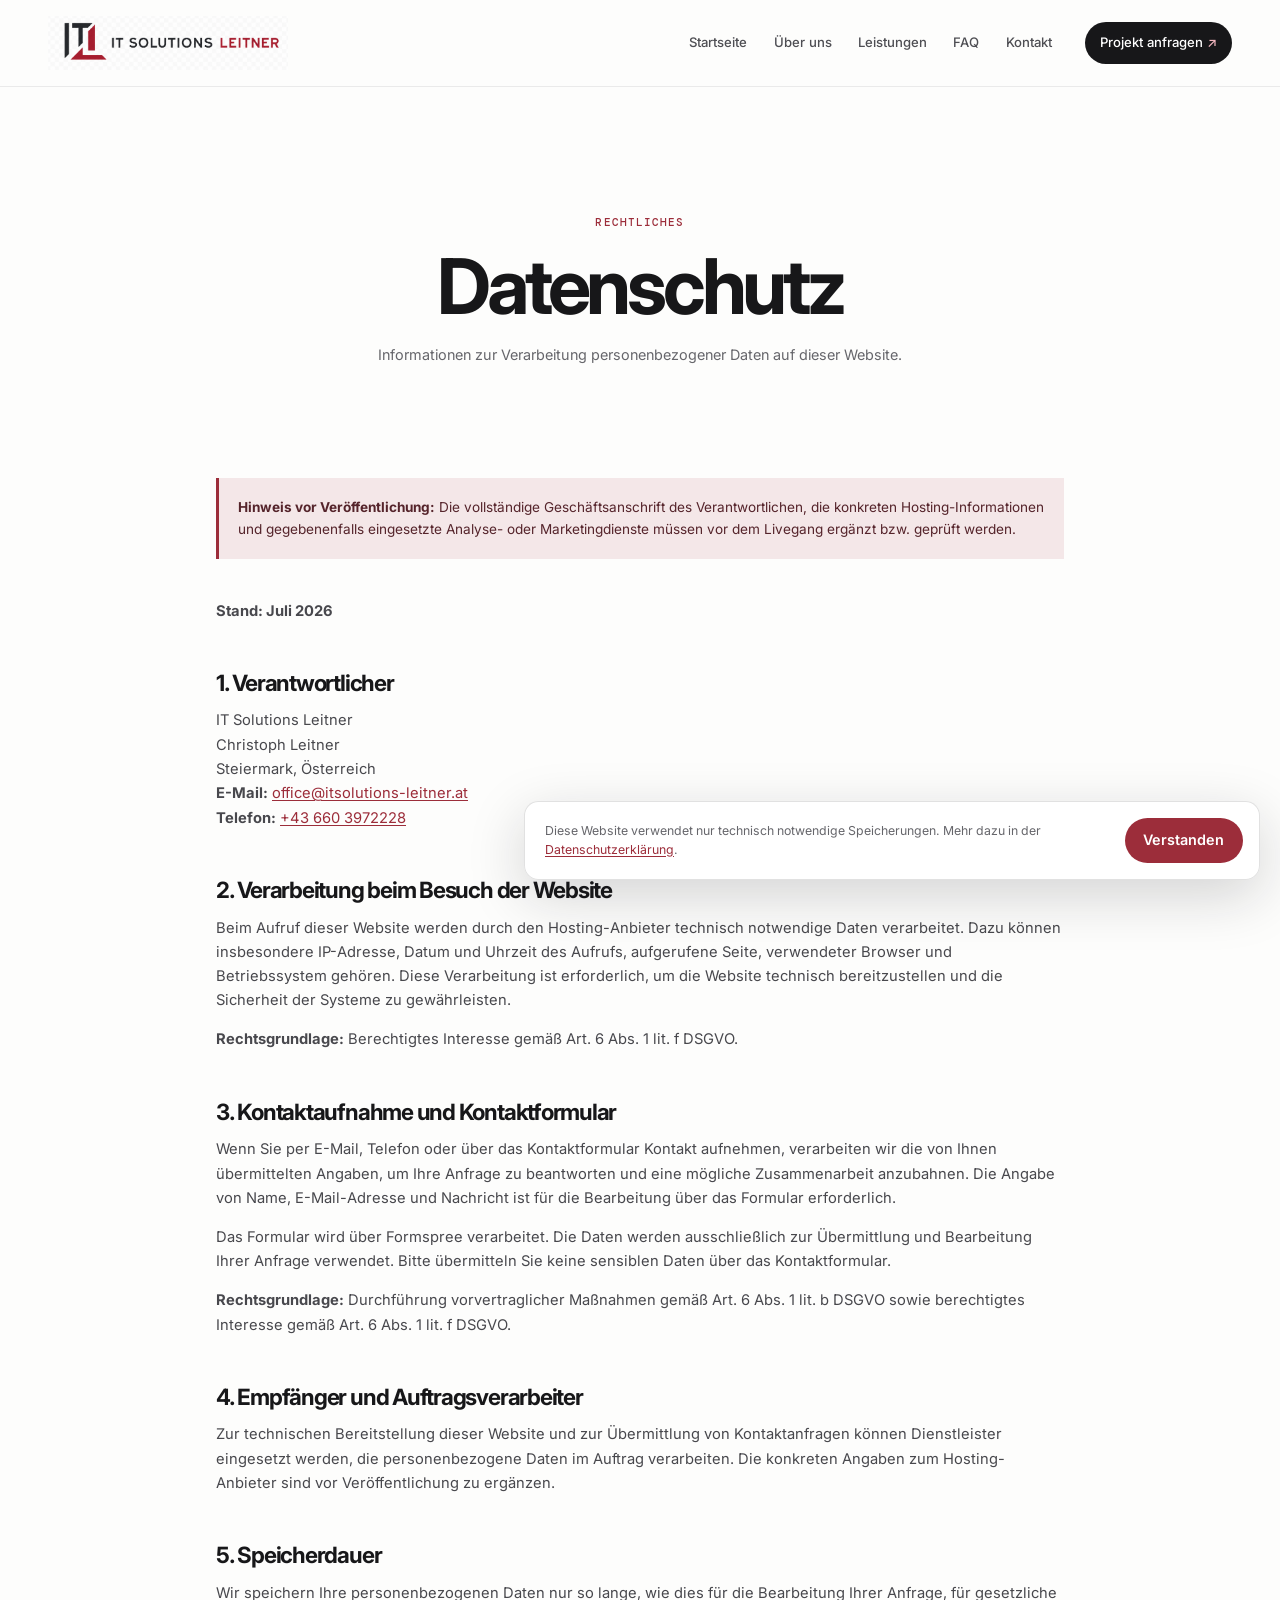
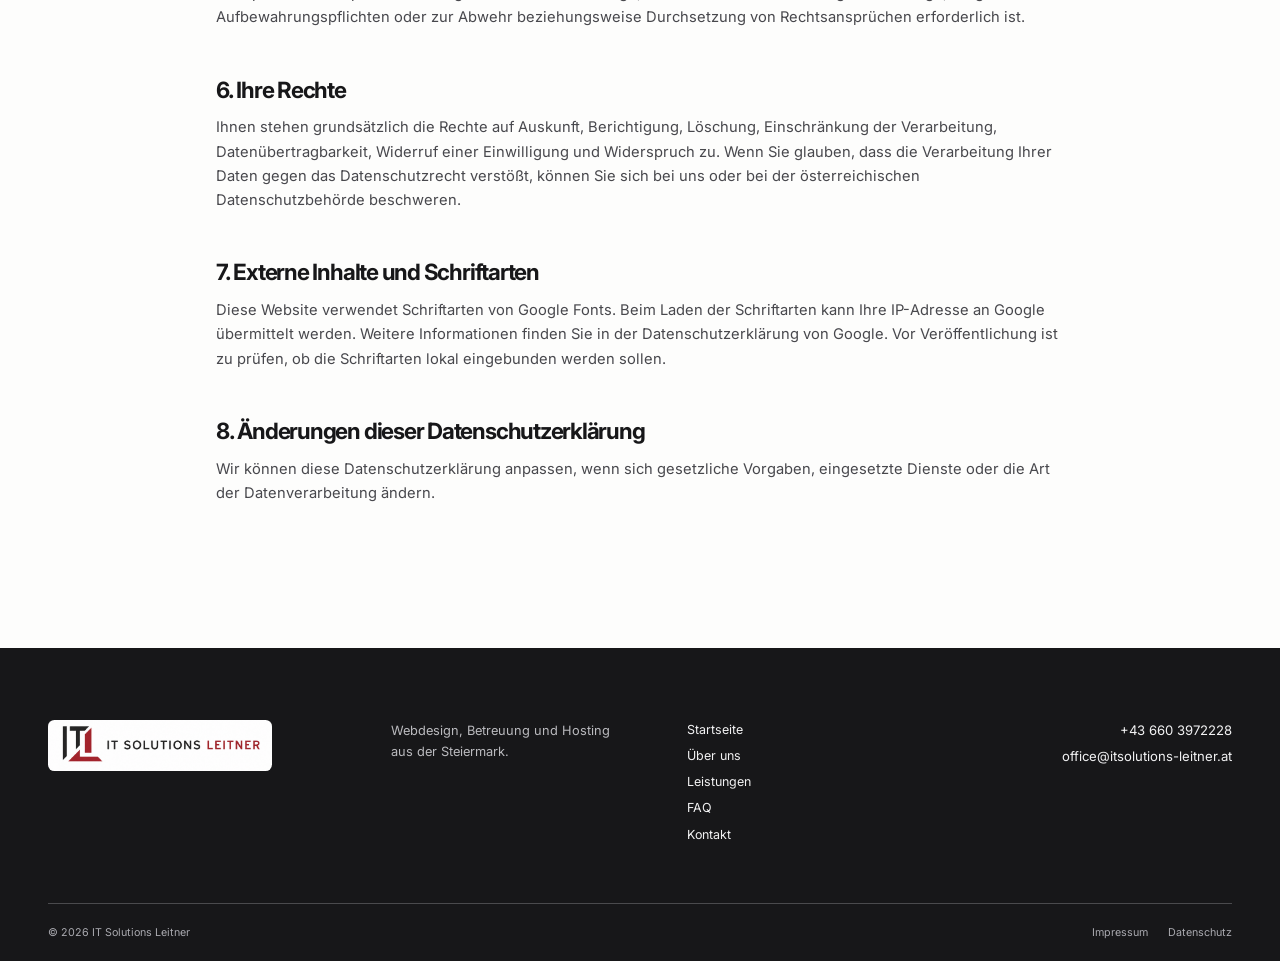
==== commit bf9ea157: "v8.0 Logo, Leistunge" ====
--- a/datenschutz.html
+++ b/datenschutz.html
@@ -1,6 +1,196 @@
-<!DOCTYPE html>
+<!doctype html>
 <html lang="de">
-<head><meta charset="UTF-8"><meta name="viewport" content="width=device-width, initial-scale=1.0"><meta name="robots" content="noindex"><title>Datenschutz | IT Solutions Leitner</title><link rel="preconnect" href="https://fonts.googleapis.com"><link rel="preconnect" href="https://fonts.gstatic.com" crossorigin><link href="https://fonts.googleapis.com/css2?family=DM+Mono:wght@400;500&family=Inter:wght@400;500;600;700;800&display=swap" rel="stylesheet"><link rel="stylesheet" href="css/style.css"></head>
-<body><a class="skip-link" href="#main-content">Zum Inhalt springen</a><header class="site-header"><div class="container nav-wrap"><a class="brand" href="index.html" aria-label="IT Solutions Leitner – Startseite"><span class="brand-mark">&lt;/&gt;</span><span>IT Solutions<br><strong>Leitner</strong></span></a><button class="menu-toggle" type="button" aria-label="Menü öffnen" aria-expanded="false" aria-controls="primary-nav"><span></span><span></span></button><nav id="primary-nav" class="primary-nav" aria-label="Hauptnavigation"><a href="index.html">Startseite</a><a href="ueber-uns.html">Über uns</a><a href="leistungen.html">Leistungen</a><a href="faq.html">FAQ</a><a href="kontakt.html">Kontakt</a><a class="nav-cta" href="kontakt.html">Projekt anfragen <span>↗</span></a></nav></div></header>
-<main id="main-content"><section class="legal-hero section"><div class="container narrow"><p class="eyebrow">Rechtliches</p><h1>Datenschutz</h1><p>Informationen zur Verarbeitung personenbezogener Daten auf dieser Website.</p></div></section><section class="section legal-section"><div class="container narrow legal-content"><div class="legal-notice"><strong>Hinweis vor Veröffentlichung:</strong> Die vollständige Geschäftsanschrift des Verantwortlichen, die konkreten Hosting-Informationen und gegebenenfalls eingesetzte Analyse- oder Marketingdienste müssen vor dem Livegang ergänzt bzw. geprüft werden.</div><p><strong>Stand: Juli 2026</strong></p><h2>1. Verantwortlicher</h2><p>IT Solutions Leitner<br>Christoph Leitner<br>Steiermark, Österreich<br><strong>E-Mail:</strong> <a href="mailto:office@itsolutions-leitner.at">office@itsolutions-leitner.at</a><br><strong>Telefon:</strong> <a href="tel:+436603972228">+43 660 3972228</a></p><h2>2. Verarbeitung beim Besuch der Website</h2><p>Beim Aufruf dieser Website werden durch den Hosting-Anbieter technisch notwendige Daten verarbeitet. Dazu können insbesondere IP-Adresse, Datum und Uhrzeit des Aufrufs, aufgerufene Seite, verwendeter Browser und Betriebssystem gehören. Diese Verarbeitung ist erforderlich, um die Website technisch bereitzustellen und die Sicherheit der Systeme zu gewährleisten.</p><p><strong>Rechtsgrundlage:</strong> Berechtigtes Interesse gemäß Art. 6 Abs. 1 lit. f DSGVO.</p><h2>3. Kontaktaufnahme und Kontaktformular</h2><p>Wenn Sie per E-Mail, Telefon oder über das Kontaktformular Kontakt aufnehmen, verarbeiten wir die von Ihnen übermittelten Angaben, um Ihre Anfrage zu beantworten und eine mögliche Zusammenarbeit anzubahnen. Die Angabe von Name, E-Mail-Adresse und Nachricht ist für die Bearbeitung über das Formular erforderlich.</p><p>Das Formular wird über Formspree verarbeitet. Die Daten werden ausschließlich zur Übermittlung und Bearbeitung Ihrer Anfrage verwendet. Bitte übermitteln Sie keine sensiblen Daten über das Kontaktformular.</p><p><strong>Rechtsgrundlage:</strong> Durchführung vorvertraglicher Maßnahmen gemäß Art. 6 Abs. 1 lit. b DSGVO sowie berechtigtes Interesse gemäß Art. 6 Abs. 1 lit. f DSGVO.</p><h2>4. Empfänger und Auftragsverarbeiter</h2><p>Zur technischen Bereitstellung dieser Website und zur Übermittlung von Kontaktanfragen können Dienstleister eingesetzt werden, die personenbezogene Daten im Auftrag verarbeiten. Die konkreten Angaben zum Hosting-Anbieter sind vor Veröffentlichung zu ergänzen.</p><h2>5. Speicherdauer</h2><p>Wir speichern Ihre personenbezogenen Daten nur so lange, wie dies für die Bearbeitung Ihrer Anfrage, für gesetzliche Aufbewahrungspflichten oder zur Abwehr beziehungsweise Durchsetzung von Rechtsansprüchen erforderlich ist.</p><h2>6. Ihre Rechte</h2><p>Ihnen stehen grundsätzlich die Rechte auf Auskunft, Berichtigung, Löschung, Einschränkung der Verarbeitung, Datenübertragbarkeit, Widerruf einer Einwilligung und Widerspruch zu. Wenn Sie glauben, dass die Verarbeitung Ihrer Daten gegen das Datenschutzrecht verstößt, können Sie sich bei uns oder bei der österreichischen Datenschutzbehörde beschweren.</p><h2>7. Externe Inhalte und Schriftarten</h2><p>Diese Website verwendet Schriftarten von Google Fonts. Beim Laden der Schriftarten kann Ihre IP-Adresse an Google übermittelt werden. Weitere Informationen finden Sie in der Datenschutzerklärung von Google. Vor Veröffentlichung ist zu prüfen, ob die Schriftarten lokal eingebunden werden sollen.</p><h2>8. Änderungen dieser Datenschutzerklärung</h2><p>Wir können diese Datenschutzerklärung anpassen, wenn sich gesetzliche Vorgaben, eingesetzte Dienste oder die Art der Datenverarbeitung ändern.</p></div></section></main>
-<footer class="site-footer"><div class="container footer-top"><a class="brand brand-footer" href="index.html"><span class="brand-mark">&lt;/&gt;</span><span>IT Solutions<br><strong>Leitner</strong></span></a><p>Webdesign, Betreuung und Hosting<br>aus der Steiermark.</p><nav class="footer-links" aria-label="Footer-Navigation"><a href="index.html">Startseite</a><a href="ueber-uns.html">Über uns</a><a href="leistungen.html">Leistungen</a><a href="faq.html">FAQ</a><a href="kontakt.html">Kontakt</a></nav><div class="footer-contact"><a href="tel:+436603972228">+43 660 3972228</a><a href="mailto:office@itsolutions-leitner.at">office@itsolutions-leitner.at</a></div></div><div class="container footer-bottom"><span>© <span data-current-year>2026</span> IT Solutions Leitner</span><div><a href="impressum.html">Impressum</a><a href="datenschutz.html">Datenschutz</a></div></div></footer><script src="js/script.js"></script></body></html>
+  <head>
+    <meta charset="UTF-8" />
+    <meta name="viewport" content="width=device-width, initial-scale=1.0" />
+    <meta name="robots" content="noindex" />
+    <title>Datenschutz | IT Solutions Leitner</title>
+    <link rel="preconnect" href="https://fonts.googleapis.com" />
+    <link rel="preconnect" href="https://fonts.gstatic.com" crossorigin />
+    <link
+      href="https://fonts.googleapis.com/css2?family=DM+Mono:wght@400;500&family=Inter:wght@400;500;600;700;800&display=swap"
+      rel="stylesheet"
+    />
+    <link rel="stylesheet" href="css/style.css" />
+  </head>
+  <body>
+    <a class="skip-link" href="#main-content">Zum Inhalt springen</a>
+    <header class="site-header">
+      <div class="container nav-wrap">
+        <a
+          class="brand"
+          href="index.html"
+          aria-label="IT Solutions Leitner – Startseite"
+          ><img
+            class="brand-logo"
+            src="images/Logo_IT_Solutions_Leitner_transparent.png"
+            alt="IT Solutions Leitner" /></a
+        ><button
+          class="menu-toggle"
+          type="button"
+          aria-label="Menü öffnen"
+          aria-expanded="false"
+          aria-controls="primary-nav"
+        >
+          <span></span><span></span>
+        </button>
+        <nav id="primary-nav" class="primary-nav" aria-label="Hauptnavigation">
+          <a href="index.html">Startseite</a
+          ><a href="ueber-uns.html">Über uns</a
+          ><a href="leistungen.html">Leistungen</a><a href="faq.html">FAQ</a
+          ><a href="kontakt.html">Kontakt</a
+          ><a class="nav-cta" href="kontakt.html"
+            >Projekt anfragen <span>↗</span></a
+          >
+        </nav>
+      </div>
+    </header>
+    <main id="main-content">
+      <section class="legal-hero section">
+        <div class="container narrow">
+          <p class="eyebrow">Rechtliches</p>
+          <h1>Datenschutz</h1>
+          <p>
+            Informationen zur Verarbeitung personenbezogener Daten auf dieser
+            Website.
+          </p>
+        </div>
+      </section>
+      <section class="section legal-section">
+        <div class="container narrow legal-content">
+          <div class="legal-notice">
+            <strong>Hinweis vor Veröffentlichung:</strong> Die vollständige
+            Geschäftsanschrift des Verantwortlichen, die konkreten
+            Hosting-Informationen und gegebenenfalls eingesetzte Analyse- oder
+            Marketingdienste müssen vor dem Livegang ergänzt bzw. geprüft
+            werden.
+          </div>
+          <p><strong>Stand: Juli 2026</strong></p>
+          <h2>1. Verantwortlicher</h2>
+          <p>
+            IT Solutions Leitner<br />Christoph Leitner<br />Steiermark,
+            Österreich<br /><strong>E-Mail:</strong>
+            <a href="mailto:office@itsolutions-leitner.at"
+              >office@itsolutions-leitner.at</a
+            ><br /><strong>Telefon:</strong>
+            <a href="tel:+436603972228">+43 660 3972228</a>
+          </p>
+          <h2>2. Verarbeitung beim Besuch der Website</h2>
+          <p>
+            Beim Aufruf dieser Website werden durch den Hosting-Anbieter
+            technisch notwendige Daten verarbeitet. Dazu können insbesondere
+            IP-Adresse, Datum und Uhrzeit des Aufrufs, aufgerufene Seite,
+            verwendeter Browser und Betriebssystem gehören. Diese Verarbeitung
+            ist erforderlich, um die Website technisch bereitzustellen und die
+            Sicherheit der Systeme zu gewährleisten.
+          </p>
+          <p>
+            <strong>Rechtsgrundlage:</strong> Berechtigtes Interesse gemäß Art.
+            6 Abs. 1 lit. f DSGVO.
+          </p>
+          <h2>3. Kontaktaufnahme und Kontaktformular</h2>
+          <p>
+            Wenn Sie per E-Mail, Telefon oder über das Kontaktformular Kontakt
+            aufnehmen, verarbeiten wir die von Ihnen übermittelten Angaben, um
+            Ihre Anfrage zu beantworten und eine mögliche Zusammenarbeit
+            anzubahnen. Die Angabe von Name, E-Mail-Adresse und Nachricht ist
+            für die Bearbeitung über das Formular erforderlich.
+          </p>
+          <p>
+            Das Formular wird über Formspree verarbeitet. Die Daten werden
+            ausschließlich zur Übermittlung und Bearbeitung Ihrer Anfrage
+            verwendet. Bitte übermitteln Sie keine sensiblen Daten über das
+            Kontaktformular.
+          </p>
+          <p>
+            <strong>Rechtsgrundlage:</strong> Durchführung vorvertraglicher
+            Maßnahmen gemäß Art. 6 Abs. 1 lit. b DSGVO sowie berechtigtes
+            Interesse gemäß Art. 6 Abs. 1 lit. f DSGVO.
+          </p>
+          <h2>4. Empfänger und Auftragsverarbeiter</h2>
+          <p>
+            Zur technischen Bereitstellung dieser Website und zur Übermittlung
+            von Kontaktanfragen können Dienstleister eingesetzt werden, die
+            personenbezogene Daten im Auftrag verarbeiten. Die konkreten Angaben
+            zum Hosting-Anbieter sind vor Veröffentlichung zu ergänzen.
+          </p>
+          <h2>5. Speicherdauer</h2>
+          <p>
+            Wir speichern Ihre personenbezogenen Daten nur so lange, wie dies
+            für die Bearbeitung Ihrer Anfrage, für gesetzliche
+            Aufbewahrungspflichten oder zur Abwehr beziehungsweise Durchsetzung
+            von Rechtsansprüchen erforderlich ist.
+          </p>
+          <h2>6. Ihre Rechte</h2>
+          <p>
+            Ihnen stehen grundsätzlich die Rechte auf Auskunft, Berichtigung,
+            Löschung, Einschränkung der Verarbeitung, Datenübertragbarkeit,
+            Widerruf einer Einwilligung und Widerspruch zu. Wenn Sie glauben,
+            dass die Verarbeitung Ihrer Daten gegen das Datenschutzrecht
+            verstößt, können Sie sich bei uns oder bei der österreichischen
+            Datenschutzbehörde beschweren.
+          </p>
+          <h2>7. Externe Inhalte und Schriftarten</h2>
+          <p>
+            Diese Website verwendet Schriftarten von Google Fonts. Beim Laden
+            der Schriftarten kann Ihre IP-Adresse an Google übermittelt werden.
+            Weitere Informationen finden Sie in der Datenschutzerklärung von
+            Google. Vor Veröffentlichung ist zu prüfen, ob die Schriftarten
+            lokal eingebunden werden sollen.
+          </p>
+          <h2>8. Änderungen dieser Datenschutzerklärung</h2>
+          <p>
+            Wir können diese Datenschutzerklärung anpassen, wenn sich
+            gesetzliche Vorgaben, eingesetzte Dienste oder die Art der
+            Datenverarbeitung ändern.
+          </p>
+        </div>
+      </section>
+    </main>
+    <footer class="site-footer">
+      <div class="container footer-top">
+        <a class="brand brand-footer" href="index.html"
+          ><img
+            class="brand-logo brand-logo-footer"
+            src="images/Logo_IT_Solutions_Leitner_weißer_Hintergrund.png"
+            alt="IT Solutions Leitner"
+        /></a>
+        <p>Webdesign, Betreuung und Hosting<br />aus der Steiermark.</p>
+        <nav class="footer-links" aria-label="Footer-Navigation">
+          <a href="index.html">Startseite</a
+          ><a href="ueber-uns.html">Über uns</a
+          ><a href="leistungen.html">Leistungen</a><a href="faq.html">FAQ</a
+          ><a href="kontakt.html">Kontakt</a>
+        </nav>
+        <div class="footer-contact">
+          <a href="tel:+436603972228">+43 660 3972228</a
+          ><a href="mailto:office@itsolutions-leitner.at"
+            >office@itsolutions-leitner.at</a
+          >
+        </div>
+      </div>
+      <div class="container footer-bottom">
+        <span>© <span data-current-year>2026</span> IT Solutions Leitner</span>
+        <div>
+          <a href="impressum.html">Impressum</a
+          ><a href="datenschutz.html">Datenschutz</a>
+        </div>
+      </div>
+    </footer>
+    <aside
+      class="cookie-banner"
+      data-cookie-banner
+      aria-label="Cookie-Hinweis"
+      hidden
+    >
+      <p>
+        Diese Website verwendet nur technisch notwendige Speicherungen. Mehr
+        dazu in der <a href="datenschutz.html">Datenschutzerklärung</a>.
+      </p>
+      <button class="button button-primary" type="button" data-cookie-accept>
+        Verstanden
+      </button>
+    </aside>
+    <script src="js/script.js"></script>
+  </body>
+</html>
--- a/css/style.css
+++ b/css/style.css
@@ -11,126 +11,2021 @@
   --white: #ffffff;
   --radius: 1.25rem;
   --container: 74rem;
-  --shadow: 0 1.25rem 3.75rem rgba(23, 23, 25, .09);
-}
-* { box-sizing: border-box; }
-html { scroll-behavior: smooth; }
-body { margin: 0; min-width: 20rem; background: var(--paper); color: var(--ink); }
-img { display: block; max-width: 100%; }
-a { color: inherit; text-decoration: none; }
-button, input, select, textarea { font: inherit; }
-button { cursor: pointer; }
+  --shadow: 0 1.25rem 3.75rem rgba(23, 23, 25, 0.09);
+}
+* {
+  box-sizing: border-box;
+}
+html {
+  scroll-behavior: smooth;
+}
+body {
+  margin: 0;
+  min-width: 20rem;
+  background: var(--paper);
+  color: var(--ink);
+}
+img {
+  display: block;
+  max-width: 100%;
+}
+a {
+  color: inherit;
+  text-decoration: none;
+}
+button,
+input,
+select,
+textarea {
+  font: inherit;
+}
+button {
+  cursor: pointer;
+}
 
 /* === 2. TYPOGRAFIE === */
-body { font-family: "Inter", Arial, sans-serif; font-size: 1rem; line-height: 1.65; }
-h1, h2, h3, p, ul, ol, blockquote { margin-top: 0; }
-h1, h2, h3 { letter-spacing: -.055em; line-height: 1.04; }
-h1 { margin-bottom: 1.7rem; font-size: clamp(3rem, 7.4vw, 6.55rem); font-weight: 700; }
-h2 { margin-bottom: 1.5rem; font-size: clamp(2.3rem, 4.7vw, 4.4rem); font-weight: 700; }
-h3 { margin-bottom: .7rem; font-size: 1.4rem; }
-em { color: var(--accent); font-style: normal; }
-.eyebrow { display: flex; align-items: center; gap: .55rem; margin-bottom: 1.05rem; color: var(--accent); font-family: "DM Mono", monospace; font-size: .69rem; font-weight: 500; letter-spacing: .1em; line-height: 1.4; text-transform: uppercase; }
-.eyebrow-dot { flex: 0 0 .45rem; width: .45rem; height: .45rem; border-radius: 50%; background: var(--accent); animation: marker-pulse 2.2s ease-in-out infinite; }
-.eyebrow-light { color: #f6cbcf; }
-.eyebrow-light::before { flex: 0 0 .45rem; width: .45rem; height: .45rem; border-radius: 50%; background: #f6cbcf; content: ""; animation: marker-pulse-light 2.2s ease-in-out infinite; }
-.eyebrow-light .eyebrow-dot { display: none; }
+body {
+  font-family: "Inter", Arial, sans-serif;
+  font-size: 1rem;
+  line-height: 1.65;
+}
+h1,
+h2,
+h3,
+p,
+ul,
+ol,
+blockquote {
+  margin-top: 0;
+}
+h1,
+h2,
+h3 {
+  letter-spacing: -0.055em;
+  line-height: 1.04;
+}
+h1 {
+  margin-bottom: 1.7rem;
+  font-size: clamp(3rem, 7.4vw, 6.55rem);
+  font-weight: 700;
+}
+h2 {
+  margin-bottom: 1.5rem;
+  font-size: clamp(2.3rem, 4.7vw, 4.4rem);
+  font-weight: 700;
+}
+h3 {
+  margin-bottom: 0.7rem;
+  font-size: 1.4rem;
+}
+em {
+  color: var(--accent);
+  font-style: normal;
+}
+.eyebrow {
+  display: flex;
+  align-items: center;
+  gap: 0.55rem;
+  margin-bottom: 1.05rem;
+  color: var(--accent);
+  font-family: "DM Mono", monospace;
+  font-size: 0.69rem;
+  font-weight: 500;
+  letter-spacing: 0.1em;
+  line-height: 1.4;
+  text-transform: uppercase;
+}
+.eyebrow-dot {
+  flex: 0 0 0.45rem;
+  width: 0.45rem;
+  height: 0.45rem;
+  border-radius: 50%;
+  background: var(--accent);
+  animation: marker-pulse 2.2s ease-in-out infinite;
+}
+.eyebrow-light {
+  color: #f6cbcf;
+}
+.eyebrow-light::before {
+  flex: 0 0 0.45rem;
+  width: 0.45rem;
+  height: 0.45rem;
+  border-radius: 50%;
+  background: #f6cbcf;
+  content: "";
+  animation: marker-pulse-light 2.2s ease-in-out infinite;
+}
+.eyebrow-light .eyebrow-dot {
+  display: none;
+}
 
 /* === 3. LAYOUT === */
-.container { width: min(calc(100% - 3rem), var(--container)); margin: 0 auto; }
-.narrow { width: min(calc(100% - 3rem), 53rem); margin: 0 auto; }
-.section { padding: clamp(5rem, 10vw, 9rem) 0; }
-.skip-link { position: fixed; z-index: 100; top: -5rem; left: 1rem; padding: .65rem 1rem; background: var(--ink); color: var(--white); border-radius: .4rem; }
-.skip-link:focus { top: 1rem; }
-.button-row { display: flex; align-items: center; flex-wrap: wrap; gap: 1.5rem; }
-.button { display: inline-flex; align-items: center; justify-content: center; gap: 1.4rem; min-height: 3.65rem; padding: .8rem 1.35rem  .8rem 1.45rem; border: 1px solid transparent; border-radius: 99rem; font-size: .9rem; font-weight: 600; line-height: 1; transition: transform .2s ease, background-color .2s ease, border-color .2s ease; }
-.button span { font-size: 1.25rem; font-weight: 400; }
-.button:hover { transform: translateY(-.15rem); }
-.button-primary { background: var(--accent); color: var(--white); }
-.button-primary:hover { background: var(--accent-dark); }
-.button-light { background: var(--white); color: var(--ink); }
-.text-link { display: inline-flex; align-items: center; gap: .6rem; color: var(--ink); font-size: .9rem; font-weight: 600; }
-.text-link span { color: var(--accent); font-size: 1.15rem; transition: transform .2s ease; }
-.text-link:hover span { transform: translateX(.25rem); }
+.container {
+  width: min(calc(100% - 3rem), var(--container));
+  margin: 0 auto;
+}
+.narrow {
+  width: min(calc(100% - 3rem), 53rem);
+  margin: 0 auto;
+}
+.section {
+  padding: clamp(5rem, 10vw, 9rem) 0;
+}
+.skip-link {
+  position: fixed;
+  z-index: 100;
+  top: -5rem;
+  left: 1rem;
+  padding: 0.65rem 1rem;
+  background: var(--ink);
+  color: var(--white);
+  border-radius: 0.4rem;
+}
+.skip-link:focus {
+  top: 1rem;
+}
+.button-row {
+  display: flex;
+  align-items: center;
+  flex-wrap: wrap;
+  gap: 1.5rem;
+}
+.button {
+  display: inline-flex;
+  align-items: center;
+  justify-content: center;
+  gap: 1.4rem;
+  min-height: 3.65rem;
+  padding: 0.8rem 1.35rem 0.8rem 1.45rem;
+  border: 1px solid transparent;
+  border-radius: 99rem;
+  font-size: 0.9rem;
+  font-weight: 600;
+  line-height: 1;
+  transition:
+    transform 0.2s ease,
+    background-color 0.2s ease,
+    border-color 0.2s ease;
+}
+.button span {
+  font-size: 1.25rem;
+  font-weight: 400;
+}
+.button:hover {
+  transform: translateY(-0.15rem);
+}
+.button-primary {
+  background: var(--accent);
+  color: var(--white);
+}
+.button-primary:hover {
+  background: var(--accent-dark);
+}
+.button-light {
+  background: var(--white);
+  color: var(--ink);
+}
+.text-link {
+  display: inline-flex;
+  align-items: center;
+  gap: 0.6rem;
+  color: var(--ink);
+  font-size: 0.9rem;
+  font-weight: 600;
+}
+.text-link span {
+  color: var(--accent);
+  font-size: 1.15rem;
+  transition: transform 0.2s ease;
+}
+.text-link:hover span {
+  transform: translateX(0.25rem);
+}
 
 /* === 4. NAVIGATION === */
-.site-header { position: relative; z-index: 10; border-bottom: 1px solid rgba(23, 23, 25, .08); background: rgba(253, 253, 252, .94); }
-.nav-wrap { display: flex; align-items: center; justify-content: space-between; min-height: 5.35rem; gap: 2rem; }
-.brand { display: inline-flex; align-items: center; gap: .65rem; flex-shrink: 0; font-size: .72rem; font-weight: 600; letter-spacing: -.03em; line-height: 1.06; }
-.brand strong { font-size: .95rem; }
-.brand-mark { display: grid; width: 2.4rem; height: 2.4rem; place-items: center; border-radius: .67rem; background: var(--accent); color: var(--white); font-family: "DM Mono", monospace; font-size: .75rem; font-weight: 500; letter-spacing: -.12em; }
-.primary-nav { display: flex; align-items: center; gap: 1.65rem; font-size: .82rem; font-weight: 500; }
-.primary-nav > a:not(.nav-cta) { position: relative; color: #4e4e53; }
-.primary-nav > a:not(.nav-cta)::after { position: absolute; bottom: -.4rem; left: 0; width: 0; height: 1px; background: var(--accent); content: ""; transition: width .2s ease; }
-.primary-nav > a:not(.nav-cta):hover::after, .primary-nav > a.active::after { width: 100%; }
-.primary-nav > a.active { color: var(--ink); }
-.nav-cta { position: relative; isolation: isolate; overflow: hidden; margin-left: .4rem; padding: .65rem .95rem; border-radius: 99rem; background: var(--ink); color: var(--white); transition: transform .25s ease, background-color .25s ease, box-shadow .25s ease; }
-.nav-cta::before { position: absolute; z-index: -1; inset: 0; border-radius: inherit; background: linear-gradient(110deg, transparent 22%, rgba(255,255,255,.22) 50%, transparent 78%); content: ""; transform: translateX(-120%); transition: transform .55s ease; }
-.nav-cta span { display: inline-block; color: #f5b8c0; transition: transform .25s ease; }
-.nav-cta:hover { background: var(--accent); box-shadow: 0 .65rem 1.45rem rgba(156,45,58,.25); transform: translateY(-.15rem); }.nav-cta:hover::before { transform: translateX(120%); }.nav-cta:hover span { transform: translate(.15rem, -.1rem); }
-.menu-toggle { display: none; }
+.site-header {
+  position: relative;
+  z-index: 10;
+  border-bottom: 1px solid rgba(23, 23, 25, 0.08);
+  background: rgba(253, 253, 252, 0.94);
+}
+.nav-wrap {
+  display: flex;
+  align-items: center;
+  justify-content: space-between;
+  min-height: 5.35rem;
+  gap: 2rem;
+}
+.brand {
+  display: inline-flex;
+  align-items: center;
+  flex-shrink: 0;
+}
+.brand-logo {
+  width: 15rem;
+  height: 3.35rem;
+  object-fit: cover;
+  object-position: center;
+}
+.primary-nav {
+  display: flex;
+  align-items: center;
+  gap: 1.65rem;
+  font-size: 0.82rem;
+  font-weight: 500;
+}
+.primary-nav > a:not(.nav-cta) {
+  position: relative;
+  color: #4e4e53;
+}
+.primary-nav > a:not(.nav-cta)::after {
+  position: absolute;
+  bottom: -0.4rem;
+  left: 0;
+  width: 0;
+  height: 1px;
+  background: var(--accent);
+  content: "";
+  transition: width 0.2s ease;
+}
+.primary-nav > a:not(.nav-cta):hover::after,
+.primary-nav > a.active::after {
+  width: 100%;
+}
+.primary-nav > a.active {
+  color: var(--ink);
+}
+.nav-cta {
+  position: relative;
+  isolation: isolate;
+  overflow: hidden;
+  margin-left: 0.4rem;
+  padding: 0.65rem 0.95rem;
+  border-radius: 99rem;
+  background: var(--ink);
+  color: var(--white);
+  transition:
+    transform 0.25s ease,
+    background-color 0.25s ease,
+    box-shadow 0.25s ease;
+}
+.nav-cta::before {
+  position: absolute;
+  z-index: -1;
+  inset: 0;
+  border-radius: inherit;
+  background: linear-gradient(
+    110deg,
+    transparent 22%,
+    rgba(255, 255, 255, 0.22) 50%,
+    transparent 78%
+  );
+  content: "";
+  transform: translateX(-120%);
+  transition: transform 0.55s ease;
+}
+.nav-cta span {
+  display: inline-block;
+  color: #f5b8c0;
+  transition: transform 0.25s ease;
+}
+.nav-cta:hover {
+  background: var(--accent);
+  box-shadow: 0 0.65rem 1.45rem rgba(156, 45, 58, 0.25);
+  transform: translateY(-0.15rem);
+}
+.nav-cta:hover::before {
+  transform: translateX(120%);
+}
+.nav-cta:hover span {
+  transform: translate(0.15rem, -0.1rem);
+}
+.menu-toggle {
+  display: none;
+}
 
 /* === 5. BUTTONS === */
-.button:focus-visible, a:focus-visible, summary:focus-visible, input:focus-visible, select:focus-visible, textarea:focus-visible { outline: 3px solid rgba(156, 45, 58, .45); outline-offset: 3px; }
+.button:focus-visible,
+a:focus-visible,
+summary:focus-visible,
+input:focus-visible,
+select:focus-visible,
+textarea:focus-visible {
+  outline: 3px solid rgba(156, 45, 58, 0.45);
+  outline-offset: 3px;
+}
 
 /* === 6. HERO === */
-.hero { overflow: hidden; padding-top: clamp(3.5rem, 5.8vw, 5.4rem); padding-bottom: 2.5rem; }
-.hero-grid { display: grid; grid-template-columns: 1.05fr .95fr; align-items: center; gap: clamp(2rem, 7vw, 7rem); }
-.hero-copy { padding-bottom: 1rem; }
-.hero h1 { max-width: 40rem; font-size: clamp(3rem, 6.1vw, 5.5rem); }
-.hero-text { max-width: 32rem; margin-bottom: 2rem; color: var(--muted); font-size: 1.05rem; }
-.hero-trust { display: flex; align-items: center; gap: .75rem; margin-top: 4.3rem; color: var(--muted); font-size: .75rem; line-height: 1.45; }
-.hero-trust strong { color: var(--ink); font-weight: 600; }
-.avatars { display: flex; }
-.avatars i { display: grid; width: 2rem; height: 2rem; place-items: center; border: 2px solid var(--paper); border-radius: 50%; background: #d8c7c9; color: var(--accent-dark); font-size: .55rem; font-style: normal; font-weight: 700; }
-.avatars i + i { margin-left: -.4rem; background: var(--accent); color: var(--white); }
-.hero-visual { position: relative; min-height: 31.5rem; }
-.browser-window { position: absolute; z-index: 2; top: 12%; right: 0; width: min(31rem, 100%); overflow: hidden; border: 1px solid rgba(23,23,25,.13); border-radius: 1rem; background: var(--white); box-shadow: var(--shadow); transform: rotate(2.5deg); }
-.browser-bar { display: flex; align-items: center; gap: .33rem; height: 2.15rem; padding: 0 .75rem; border-bottom: 1px solid #eee; background: #fafafa; }
-.browser-bar span { width: .42rem; height: .42rem; border-radius: 50%; background: #d6d6d6; }
-.browser-bar div { width: 42%; height: .58rem; margin-left: .45rem; border-radius: 9rem; background: #ededed; }
-.browser-content { min-height: 23rem; padding: 1.25rem 1.5rem; background: linear-gradient(137deg, #fbf8f6 0%, #fff 52%, #f4dfe1 150%); }
-.mock-nav { display: flex; justify-content: space-between; color: #777; font-size: .48rem; }
-.mock-nav b { color: var(--accent); font-size: .58rem; }
-.mock-hero { padding: 3.1rem 0 1.1rem; }
-.mock-hero small { color: var(--accent); font-family: "DM Mono", monospace; font-size: .44rem; letter-spacing: .12em; }
-.mock-hero h2 { margin: .65rem 0 .7rem; font-size: clamp(1.8rem, 3vw, 2.75rem); }
-.mock-hero p { color: #777; font-size: .58rem; }
-.mock-hero button { padding: .47rem .75rem; border: 0; border-radius: 99rem; background: var(--accent); color: var(--white); font-size: .5rem; }
-.mock-lines { display: grid; grid-template-columns: repeat(3, 1fr); gap: .6rem; padding-top: 1.2rem; }
-.mock-lines i { display: block; height: 3.6rem; border-radius: .35rem; background: linear-gradient(135deg, #dba6ad, #f3e4df); }
-.mock-lines i:nth-child(2) { background: #e7e7e3; }.mock-lines i:nth-child(3) { background: #caa3a6; }
-.orbit { position: absolute; border: 1px solid rgba(156,45,58,.2); border-radius: 50%; }
-.orbit-one { top: -9%; left: 5%; width: 29rem; height: 29rem; }.orbit-two { right: -20%; bottom: 0; width: 20rem; height: 20rem; }
-.float-card { position: absolute; z-index: 3; display: flex; align-items: center; gap: .55rem; padding: .72rem .8rem; border: 1px solid rgba(23,23,25,.08); border-radius: .7rem; background: rgba(255,255,255,.95); box-shadow: 0 .8rem 2rem rgba(23,23,25,.12); line-height: 1.1; }
-.float-card small { display: block; margin-bottom: .22rem; color: var(--muted); font-size: .54rem; }.float-card strong { font-size: .67rem; }.float-card b { color: #4b9b73; font-size: .78rem; }.float-card-top { top: 4%; left: -8%; }.float-card-bottom { right: 9%; bottom: 1%; }
-.status-dot { flex: 0 0 .5rem; width: .5rem; height: .5rem; border-radius: 50%; background: #4b9b73; box-shadow: 0 0 0 .25rem #e0f1e9; animation: status-pulse 2s ease-in-out infinite; }.mini-chart { display: flex; align-items: end; gap: .15rem; height: 1.15rem; }.mini-chart i { width: .18rem; background: var(--accent); }.mini-chart i:nth-child(1){height:30%}.mini-chart i:nth-child(2){height:55%}.mini-chart i:nth-child(3){height:77%}.mini-chart i:nth-child(4){height:100%}
-.hero-visual-motion .browser-window { animation: browser-arrival .9s cubic-bezier(.2,.8,.2,1) both; }.hero-visual-motion .orbit-one { animation: orbit-drift 13s ease-in-out infinite alternate; }.hero-visual-motion .orbit-two { animation: orbit-drift 11s ease-in-out -4s infinite alternate-reverse; }.hero-visual-motion .float-card-top { animation: card-float 4.8s ease-in-out .9s infinite; }.hero-visual-motion .float-card-bottom { animation: card-float 5.6s ease-in-out 1.25s infinite reverse; }
-.hero-foot { display: flex; align-items: center; justify-content: space-between; margin-top: 1.5rem; padding-top: 1.25rem; border-top: 1px solid var(--line); color: var(--muted); font-family: "DM Mono", monospace; font-size: .66rem; }.hero-foot a { display: grid; width: 2.15rem; height: 2.15rem; place-items: center; border: 1px solid var(--line); border-radius: 50%; color: var(--accent); font-size: 1rem; }
-.page-hero { padding-top: clamp(5rem, 10vw, 9rem); padding-bottom: clamp(4.5rem, 8vw, 7rem); text-align: center; }.page-hero h1 { margin-bottom: 1.35rem; }.about-title { font-size: clamp(2rem, 5.5vw, 5.3rem); }.about-title > span, .about-title > em { display: block; white-space: nowrap; }.page-intro { max-width: 40rem; margin: 0 auto; color: var(--muted); font-size: 1.08rem; }.page-hero .eyebrow { justify-content: center; }
+.hero {
+  overflow: hidden;
+  padding-top: clamp(3.5rem, 5.8vw, 5.4rem);
+  padding-bottom: 2.5rem;
+}
+.hero-grid {
+  display: grid;
+  grid-template-columns: 1.05fr 0.95fr;
+  align-items: center;
+  gap: clamp(2rem, 7vw, 7rem);
+}
+.hero-copy {
+  padding-bottom: 1rem;
+}
+.hero h1 {
+  max-width: 40rem;
+  font-size: clamp(3rem, 6.1vw, 5.5rem);
+}
+.hero-text {
+  max-width: 32rem;
+  margin-bottom: 2rem;
+  color: var(--muted);
+  font-size: 1.05rem;
+}
+.hero-trust {
+  display: flex;
+  align-items: center;
+  gap: 0.75rem;
+  margin-top: 4.3rem;
+  color: var(--muted);
+  font-size: 0.75rem;
+  line-height: 1.45;
+}
+.hero-trust strong {
+  color: var(--ink);
+  font-weight: 600;
+}
+.avatars {
+  display: flex;
+}
+.avatars i {
+  display: grid;
+  width: 2rem;
+  height: 2rem;
+  place-items: center;
+  border: 2px solid var(--paper);
+  border-radius: 50%;
+  background: #d8c7c9;
+  color: var(--accent-dark);
+  font-size: 0.55rem;
+  font-style: normal;
+  font-weight: 700;
+}
+.avatars i + i {
+  margin-left: -0.4rem;
+  background: var(--accent);
+  color: var(--white);
+}
+.hero-visual {
+  position: relative;
+  min-height: 31.5rem;
+}
+.browser-window {
+  position: absolute;
+  z-index: 2;
+  top: 12%;
+  right: 0;
+  width: min(31rem, 100%);
+  overflow: hidden;
+  border: 1px solid rgba(23, 23, 25, 0.13);
+  border-radius: 1rem;
+  background: var(--white);
+  box-shadow: var(--shadow);
+  transform: rotate(2.5deg);
+}
+.browser-bar {
+  display: flex;
+  align-items: center;
+  gap: 0.33rem;
+  height: 2.15rem;
+  padding: 0 0.75rem;
+  border-bottom: 1px solid #eee;
+  background: #fafafa;
+}
+.browser-bar span {
+  width: 0.42rem;
+  height: 0.42rem;
+  border-radius: 50%;
+  background: #d6d6d6;
+}
+.browser-bar div {
+  width: 42%;
+  height: 0.58rem;
+  margin-left: 0.45rem;
+  border-radius: 9rem;
+  background: #ededed;
+}
+.browser-content {
+  min-height: 23rem;
+  padding: 1.25rem 1.5rem;
+  background: linear-gradient(137deg, #fbf8f6 0%, #fff 52%, #f4dfe1 150%);
+}
+.mock-nav {
+  display: flex;
+  justify-content: space-between;
+  color: #777;
+  font-size: 0.48rem;
+}
+.mock-nav b {
+  color: var(--accent);
+  font-size: 0.58rem;
+}
+.mock-hero {
+  padding: 3.1rem 0 1.1rem;
+}
+.mock-hero small {
+  color: var(--accent);
+  font-family: "DM Mono", monospace;
+  font-size: 0.44rem;
+  letter-spacing: 0.12em;
+}
+.mock-hero h2 {
+  margin: 0.65rem 0 0.7rem;
+  font-size: clamp(1.8rem, 3vw, 2.75rem);
+}
+.mock-hero p {
+  color: #777;
+  font-size: 0.58rem;
+}
+.mock-hero button {
+  padding: 0.47rem 0.75rem;
+  border: 0;
+  border-radius: 99rem;
+  background: var(--accent);
+  color: var(--white);
+  font-size: 0.5rem;
+}
+.mock-lines {
+  display: grid;
+  grid-template-columns: repeat(3, 1fr);
+  gap: 0.6rem;
+  padding-top: 1.2rem;
+}
+.mock-lines i {
+  display: block;
+  height: 3.6rem;
+  border-radius: 0.35rem;
+  background: linear-gradient(135deg, #dba6ad, #f3e4df);
+}
+.mock-lines i:nth-child(2) {
+  background: #e7e7e3;
+}
+.mock-lines i:nth-child(3) {
+  background: #caa3a6;
+}
+.orbit {
+  position: absolute;
+  border: 1px solid rgba(156, 45, 58, 0.2);
+  border-radius: 50%;
+}
+.orbit-one {
+  top: -9%;
+  left: 5%;
+  width: 29rem;
+  height: 29rem;
+}
+.orbit-two {
+  right: -20%;
+  bottom: 0;
+  width: 20rem;
+  height: 20rem;
+}
+.float-card {
+  position: absolute;
+  z-index: 3;
+  display: flex;
+  align-items: center;
+  gap: 0.55rem;
+  padding: 0.72rem 0.8rem;
+  border: 1px solid rgba(23, 23, 25, 0.08);
+  border-radius: 0.7rem;
+  background: rgba(255, 255, 255, 0.95);
+  box-shadow: 0 0.8rem 2rem rgba(23, 23, 25, 0.12);
+  line-height: 1.1;
+}
+.float-card small {
+  display: block;
+  margin-bottom: 0.22rem;
+  color: var(--muted);
+  font-size: 0.54rem;
+}
+.float-card strong {
+  font-size: 0.67rem;
+}
+.float-card b {
+  color: #4b9b73;
+  font-size: 0.78rem;
+}
+.float-card-top {
+  top: 4%;
+  left: -8%;
+}
+.float-card-bottom {
+  right: 9%;
+  bottom: 1%;
+}
+.status-dot {
+  flex: 0 0 0.5rem;
+  width: 0.5rem;
+  height: 0.5rem;
+  border-radius: 50%;
+  background: #4b9b73;
+  box-shadow: 0 0 0 0.25rem #e0f1e9;
+  animation: status-pulse 2s ease-in-out infinite;
+}
+.mini-chart {
+  display: flex;
+  align-items: end;
+  gap: 0.15rem;
+  height: 1.15rem;
+}
+.mini-chart i {
+  width: 0.18rem;
+  background: var(--accent);
+}
+.mini-chart i:nth-child(1) {
+  height: 30%;
+}
+.mini-chart i:nth-child(2) {
+  height: 55%;
+}
+.mini-chart i:nth-child(3) {
+  height: 77%;
+}
+.mini-chart i:nth-child(4) {
+  height: 100%;
+}
+.hero-visual-motion .browser-window {
+  animation: browser-arrival 0.9s cubic-bezier(0.2, 0.8, 0.2, 1) both;
+}
+.hero-visual-motion .orbit-one {
+  animation: orbit-drift 13s ease-in-out infinite alternate;
+}
+.hero-visual-motion .orbit-two {
+  animation: orbit-drift 11s ease-in-out -4s infinite alternate-reverse;
+}
+.hero-visual-motion .float-card-top {
+  animation: card-float 4.8s ease-in-out 0.9s infinite;
+}
+.hero-visual-motion .float-card-bottom {
+  animation: card-float 5.6s ease-in-out 1.25s infinite reverse;
+}
+.hero-foot {
+  display: flex;
+  align-items: center;
+  justify-content: space-between;
+  margin-top: 1.5rem;
+  padding-top: 1.25rem;
+  border-top: 1px solid var(--line);
+  color: var(--muted);
+  font-family: "DM Mono", monospace;
+  font-size: 0.66rem;
+}
+.hero-foot a {
+  display: grid;
+  width: 2.15rem;
+  height: 2.15rem;
+  place-items: center;
+  border: 1px solid var(--line);
+  border-radius: 50%;
+  color: var(--accent);
+  font-size: 1rem;
+}
+.page-hero {
+  padding-top: clamp(5rem, 10vw, 9rem);
+  padding-bottom: clamp(4.5rem, 8vw, 7rem);
+  text-align: center;
+}
+.page-hero h1 {
+  margin-bottom: 1.35rem;
+}
+.about-title {
+  font-size: clamp(2rem, 5.5vw, 5.3rem);
+}
+.about-title > span,
+.about-title > em {
+  display: block;
+  white-space: nowrap;
+}
+.page-intro {
+  max-width: 40rem;
+  margin: 0 auto;
+  color: var(--muted);
+  font-size: 1.08rem;
+}
+.page-hero .eyebrow {
+  justify-content: center;
+}
 
 /* === 7. SECTIONS === */
-.services-intro { background: var(--soft); }.section-heading { max-width: 44rem; margin-bottom: 3.8rem; }.split-heading { display: grid; grid-template-columns: 1fr .65fr; align-items: end; max-width: none; gap: 4rem; }.split-heading > p { margin: 0 0 .6rem; color: var(--muted); }
-.service-grid { display: grid; grid-template-columns: repeat(3, 1fr); gap: 1px; border: 1px solid var(--line); background: var(--line); }.service-card { position: relative; min-height: 22rem; padding: 1.8rem; background: var(--paper); }.card-number { color: #aaa; font-family: "DM Mono", monospace; font-size: .67rem; }.service-icon { display: grid; width: 3.2rem; height: 3.2rem; place-items: center; margin: 3rem 0 2rem; border-radius: 50%; background: var(--accent-pale); color: var(--accent); font-size: 1.45rem; }.service-card h3 { font-size: 1.5rem; }.service-card p { max-width: 18rem; color: var(--muted); font-size: .9rem; }.service-card > a { position: absolute; bottom: 1.75rem; display: inline-flex; gap: .55rem; color: var(--accent); font-size: .78rem; font-weight: 600; }.service-card > a span { transition: transform .2s ease; }.service-card > a:hover span { transform: translateX(.25rem); }
-.process-section { border-top: 1px solid var(--line); }.process-layout { display: grid; grid-template-columns: .8fr 1fr; gap: clamp(4rem, 11vw, 11rem); }.process-copy p:not(.eyebrow) { max-width: 24rem; color: var(--muted); }.process-copy .text-link { margin-top: 1.4rem; }.process-list { margin: 0; padding: 0; list-style: none; }.process-list li { display: grid; grid-template-columns: 4rem 1fr; gap: 1.25rem; padding: 0 0 2.1rem; border-bottom: 1px solid var(--line); }.process-list li + li { padding-top: 2.1rem; }.process-list > li > span { color: var(--accent); font-family: "DM Mono", monospace; font-size: .72rem; }.process-list h3 { margin-bottom: .45rem; font-size: 1.25rem; }.process-list p { margin-bottom: 0; color: var(--muted); font-size: .9rem; }
-.statement-section { padding-top: clamp(4rem, 8vw, 7rem); background: #252426; color: var(--white); }.statement { position: relative; max-width: 60rem; }.statement blockquote { max-width: 54rem; margin-bottom: 2.5rem; font-size: clamp(1.85rem, 4vw, 3.5rem); font-weight: 500; letter-spacing: -.05em; line-height: 1.18; }.quote-opening, .quote-closing { color: #cf9299; font-family: Georgia, serif; font-size: 1.08em; font-weight: 400; letter-spacing: 0; line-height: 1; vertical-align: .04em; }.quote-opening { margin-right: .09em; }.quote-closing { margin-left: .09em; }.statement blockquote em { color: #f1bdc3; }.statement-person { display: flex; align-items: center; gap: .75rem; }.person-monogram { display: grid; width: 2.5rem; height: 2.5rem; place-items: center; border-radius: 50%; background: var(--accent); font-size: .65rem; font-weight: 700; }.statement-person strong, .statement-person small { display: block; line-height: 1.4; }.statement-person strong { font-size: .78rem; }.statement-person small { color: #bbb; font-size: .68rem; }
-.cta-section { padding-top: 4rem; padding-bottom: 4rem; }.cta-panel { display: grid; grid-template-columns: 1fr .55fr; align-items: end; gap: 4rem; padding: clamp(2.5rem, 5.5vw, 5rem); background: var(--accent); color: var(--white); }.cta-panel h2 { margin-bottom: 0; }.cta-panel em { color: #f6c8cd; }.cta-panel > div > p:not(.eyebrow) { max-width: 23rem; margin-bottom: 1.7rem; color: #f9e6e8; font-size: .92rem; }
-.story-section { padding-top: 3rem; }.story-grid { display: grid; grid-template-columns: .85fr 1fr; align-items: center; gap: clamp(3.5rem, 10vw, 10rem); }.story-visual { position: relative; max-width: 25rem; }.portrait-photo { min-height: 29rem; overflow: hidden; background: #d9d3ce; }.portrait-photo img { width: 100%; height: 29rem; object-fit: cover; object-position: 50% 38%; }.portrait-note { position: absolute; right: -3.5rem; bottom: 2.5rem; padding: 1rem 1.3rem; background: var(--accent); color: var(--white); font-family: "DM Mono", monospace; font-size: .63rem; line-height: 1.45; }.portrait-note strong { font-family: "Inter", sans-serif; font-size: 1.2rem; }.story-copy > p:not(.eyebrow) { color: var(--muted); }.signature { display: grid; gap: .12rem; margin-top: 2rem; padding-top: 1.25rem; border-top: 1px solid var(--line); }.signature strong { font-size: .9rem; }.signature span { color: var(--muted); font-size: .75rem; }
-.values-section { background: var(--soft); }.values-grid { display: grid; grid-template-columns: repeat(4, 1fr); }.value-card { min-height: 14rem; padding: 1.5rem; border: 1px solid var(--line); margin-right: -1px; background: var(--paper); }.value-card > span { color: var(--accent); font-family: "DM Mono", monospace; font-size: .66rem; }.value-card h3 { margin-top: 3rem; margin-bottom: .55rem; font-size: 1.25rem; }.value-card p { margin-bottom: 0; color: var(--muted); font-size: .84rem; }
-.service-detail { padding-top: 6rem; padding-bottom: 6rem; border-top: 1px solid var(--line); }.service-detail-tint { background: var(--soft); }.detail-grid { display: grid; grid-template-columns: .3fr 1fr .55fr; gap: clamp(2rem, 7vw, 7rem); }.detail-number { color: var(--accent); font-family: "DM Mono", monospace; font-size: .74rem; }.detail-copy > p:not(.eyebrow) { max-width: 35rem; color: var(--muted); }.check-list { display: grid; gap: .65rem; margin: 1.8rem 0 2rem; padding: 0; list-style: none; font-size: .9rem; }.check-list li { position: relative; padding-left: 1.5rem; }.check-list li::before { position: absolute; left: 0; color: var(--accent); content: "✓"; font-weight: 700; }.detail-aside { align-self: center; padding: 1.55rem; border-top: 2px solid var(--accent); background: var(--accent-pale); }.aside-label { color: var(--accent); font-family: "DM Mono", monospace; font-size: .63rem; letter-spacing: .08em; text-transform: uppercase; }.detail-aside p { margin: .75rem 0 0; font-size: .9rem; line-height: 1.55; }
-.faq-section { padding-top: 3rem; }.faq-layout { display: grid; grid-template-columns: .65fr 1fr; gap: clamp(3rem, 10vw, 10rem); align-items: start; }.faq-sidebar { position: sticky; top: 2rem; }.faq-sidebar p:not(.eyebrow) { max-width: 20rem; color: var(--muted); }.accordion { border-top: 1px solid var(--line); }.accordion details { border-bottom: 1px solid var(--line); transition: background-color .3s ease, border-color .3s ease; }.accordion details[open] { border-color: rgba(156,45,58,.28); background: linear-gradient(90deg, rgba(244,231,232,.62), transparent 72%); }.accordion summary { display: flex; align-items: center; justify-content: space-between; gap: 1rem; padding: 1.45rem 0; list-style: none; font-weight: 600; cursor: pointer; transition: color .25s ease, padding .3s ease; }.accordion summary::-webkit-details-marker { display: none; }.accordion details[open] summary { padding: 1.45rem 1.2rem .85rem; color: var(--accent); }.accordion summary span { color: var(--accent); font-size: 1.45rem; font-weight: 400; transition: transform .35s cubic-bezier(.2,.8,.2,1); }.accordion details[open] summary span { transform: rotate(45deg); }.faq-answer { max-width: 39rem; padding: 0 3rem 1.5rem 0; color: var(--muted); font-size: .9rem; }.accordion details[open] .faq-answer { animation: faq-answer-in .42s cubic-bezier(.2,.8,.2,1) both; }.accordion details p { margin: 0; }
-.contact-hero { padding-bottom: 4rem; }.contact-section { padding-top: 2rem; }.contact-grid { display: grid; grid-template-columns: .72fr 1fr; gap: clamp(3rem, 10vw, 10rem); align-items: start; }.contact-info > p:not(.eyebrow) { max-width: 20rem; color: var(--muted); }.contact-options { display: grid; gap: .3rem; margin: 2rem 0; }.contact-options a { display: flex; align-items: center; gap: .85rem; padding: .85rem 0; border-bottom: 1px solid var(--line); transition: color .2s ease; }.contact-options a:hover { color: var(--accent); }.contact-icon { display: grid; width: 2.25rem; height: 2.25rem; place-items: center; border-radius: 50%; background: var(--accent-pale); color: var(--accent); font-family: "DM Mono", monospace; font-size: .9rem; }.contact-options small, .contact-options strong { display: block; line-height: 1.35; }.contact-options small { color: var(--muted); font-size: .67rem; }.contact-options strong { font-size: .81rem; }.location-note { color: var(--muted); font-family: "DM Mono", monospace; font-size: .67rem; }.location-note span { display: inline-block; color: var(--accent); animation: marker-pulse 2.2s ease-in-out infinite; }.form-card { padding: clamp(1.5rem, 4vw, 3rem); border: 1px solid var(--line); background: var(--white); box-shadow: 0 1rem 3.5rem rgba(23,23,25,.06); }.form-heading h2 { margin-bottom: .65rem; font-size: 2rem; }.form-heading > p:not(.eyebrow) { margin-bottom: 1.8rem; color: var(--muted); font-size: .87rem; }.form-row { display: grid; grid-template-columns: 1fr 1fr; gap: 1rem; } form label { display: grid; gap: .42rem; margin-bottom: 1rem; font-size: .77rem; font-weight: 600; } form label > span { color: var(--accent); } input:not([type="checkbox"]), select, textarea { width: 100%; padding: .85rem .9rem; border: 1px solid #d8d8db; border-radius: .25rem; background: #fff; color: var(--ink); font-size: .9rem; font-weight: 400; outline: none; transition: border-color .2s ease, box-shadow .2s ease; } textarea { min-height: 8rem; resize: vertical; } input:not([type="checkbox"]):focus, select:focus, textarea:focus { border-color: var(--accent); box-shadow: 0 0 0 3px rgba(156,45,58,.1); }.consent { grid-template-columns: 1rem 1fr; align-items: start; gap: .65rem; color: var(--muted); font-size: .71rem; font-weight: 400; line-height: 1.5; }.consent input { margin-top: .2rem; accent-color: var(--accent); }.consent a { color: var(--accent); text-decoration: underline; }.form-submit { margin-top: .5rem; }.form-submit:disabled { cursor: wait; opacity: .72; transform: none; }.form-note { margin: 1rem 0 0; color: var(--muted); font-size: .65rem; }.form-note span { color: var(--accent); }.form-success { min-height: 22rem; place-content: center; text-align: center; }.form-success:not([hidden]) { display: grid; }.form-success-icon { display: grid; width: 3.6rem; height: 3.6rem; place-items: center; justify-self: center; margin-bottom: 1.25rem; border-radius: 50%; background: #e0f1e9; color: #2d8159; font-size: 1.45rem; font-weight: 700; }.form-success h3 { margin-bottom: .7rem; font-size: 1.55rem; }.form-success p { max-width: 25rem; margin: 0 auto 1.5rem; color: var(--muted); font-size: .9rem; }.form-success .text-link { justify-self: center; }.form-error { margin: 1rem 0 0; color: #9c2d3a; font-size: .77rem; font-weight: 500; }.honeypot { position: absolute !important; left: -9999px !important; }
-.legal-hero { padding-bottom: 3.5rem; text-align: center; }.legal-hero .eyebrow { justify-content: center; }.legal-hero h1 { margin-bottom: 1rem; font-size: clamp(3rem, 6vw, 5rem); }.legal-hero p:last-child { max-width: 37rem; margin: 0 auto; color: var(--muted); font-size: .9rem; }.legal-section { padding-top: 3.5rem; }.legal-content { color: #48484d; font-size: .92rem; }.legal-content h2 { margin-top: 3rem; margin-bottom: .9rem; color: var(--ink); font-size: 1.4rem; }.legal-content a { color: var(--accent); text-decoration: underline; text-underline-offset: .15rem; }.legal-content li { margin-bottom: .3rem; }.legal-notice { margin-bottom: 2.5rem; padding: 1.1rem 1.2rem; border-left: 3px solid var(--accent); background: var(--accent-pale); color: #55242b; font-size: .85rem; }
+.services-intro {
+  background: var(--soft);
+}
+.section-heading {
+  max-width: 44rem;
+  margin-bottom: 3.8rem;
+}
+.split-heading {
+  display: grid;
+  grid-template-columns: 1fr 0.65fr;
+  align-items: end;
+  max-width: none;
+  gap: 4rem;
+}
+.split-heading > p {
+  margin: 0 0 0.6rem;
+  color: var(--muted);
+}
+.service-grid {
+  display: grid;
+  grid-template-columns: repeat(3, 1fr);
+  gap: 1px;
+  border: 1px solid var(--line);
+  background: var(--line);
+}
+.service-card {
+  position: relative;
+  min-height: 22rem;
+  padding: 1.8rem;
+  background: var(--paper);
+}
+.card-number {
+  color: #aaa;
+  font-family: "DM Mono", monospace;
+  font-size: 0.67rem;
+}
+.service-icon {
+  display: grid;
+  width: 3.2rem;
+  height: 3.2rem;
+  place-items: center;
+  margin: 3rem 0 2rem;
+  border-radius: 50%;
+  background: var(--accent-pale);
+  color: var(--accent);
+  font-size: 1.45rem;
+}
+.service-card h3 {
+  font-size: 1.5rem;
+}
+.service-card p {
+  max-width: 18rem;
+  color: var(--muted);
+  font-size: 0.9rem;
+}
+.service-card > a {
+  position: absolute;
+  bottom: 1.75rem;
+  display: inline-flex;
+  gap: 0.55rem;
+  color: var(--accent);
+  font-size: 0.78rem;
+  font-weight: 600;
+}
+.service-card > a span {
+  transition: transform 0.2s ease;
+}
+.service-card > a:hover span {
+  transform: translateX(0.25rem);
+}
+.process-section {
+  border-top: 1px solid var(--line);
+}
+.process-layout {
+  display: grid;
+  grid-template-columns: 0.8fr 1fr;
+  gap: clamp(4rem, 11vw, 11rem);
+}
+.process-copy p:not(.eyebrow) {
+  max-width: 24rem;
+  color: var(--muted);
+}
+.process-copy .text-link {
+  margin-top: 1.4rem;
+}
+.process-list {
+  margin: 0;
+  padding: 0;
+  list-style: none;
+}
+.process-list li {
+  display: grid;
+  grid-template-columns: 4rem 1fr;
+  gap: 1.25rem;
+  padding: 0 0 2.1rem;
+  border-bottom: 1px solid var(--line);
+}
+.process-list li + li {
+  padding-top: 2.1rem;
+}
+.process-list > li > span {
+  color: var(--accent);
+  font-family: "DM Mono", monospace;
+  font-size: 0.72rem;
+}
+.process-list h3 {
+  margin-bottom: 0.45rem;
+  font-size: 1.25rem;
+}
+.process-list p {
+  margin-bottom: 0;
+  color: var(--muted);
+  font-size: 0.9rem;
+}
+.statement-section {
+  padding-top: clamp(4rem, 8vw, 7rem);
+  background: #252426;
+  color: var(--white);
+}
+.statement {
+  position: relative;
+  max-width: 60rem;
+}
+.statement blockquote {
+  max-width: 54rem;
+  margin-bottom: 2.5rem;
+  font-size: clamp(1.85rem, 4vw, 3.5rem);
+  font-weight: 500;
+  letter-spacing: -0.05em;
+  line-height: 1.18;
+}
+.quote-opening,
+.quote-closing {
+  color: #cf9299;
+  font-family: Georgia, serif;
+  font-size: 1.08em;
+  font-weight: 400;
+  letter-spacing: 0;
+  line-height: 1;
+  vertical-align: 0.04em;
+}
+.quote-opening {
+  margin-right: 0.09em;
+}
+.quote-closing {
+  margin-left: 0.09em;
+}
+.statement blockquote em {
+  color: #f1bdc3;
+}
+.statement-person {
+  display: flex;
+  align-items: center;
+  gap: 0.75rem;
+}
+.person-monogram {
+  display: grid;
+  width: 2.5rem;
+  height: 2.5rem;
+  place-items: center;
+  border-radius: 50%;
+  background: var(--accent);
+  font-size: 0.65rem;
+  font-weight: 700;
+}
+.statement-person strong,
+.statement-person small {
+  display: block;
+  line-height: 1.4;
+}
+.statement-person strong {
+  font-size: 0.78rem;
+}
+.statement-person small {
+  color: #bbb;
+  font-size: 0.68rem;
+}
+.cta-section {
+  padding-top: 4rem;
+  padding-bottom: 4rem;
+}
+.cta-panel {
+  display: grid;
+  grid-template-columns: 1fr 0.55fr;
+  align-items: end;
+  gap: 4rem;
+  padding: clamp(2.5rem, 5.5vw, 5rem);
+  background: var(--accent);
+  color: var(--white);
+}
+.cta-panel h2 {
+  margin-bottom: 0;
+}
+.cta-panel em {
+  color: #f6c8cd;
+}
+.cta-panel > div > p:not(.eyebrow) {
+  max-width: 23rem;
+  margin-bottom: 1.7rem;
+  color: #f9e6e8;
+  font-size: 0.92rem;
+}
+.story-section {
+  padding-top: 3rem;
+}
+.story-grid {
+  display: grid;
+  grid-template-columns: 0.85fr 1fr;
+  align-items: center;
+  gap: clamp(3.5rem, 10vw, 10rem);
+}
+.story-visual {
+  position: relative;
+  max-width: 25rem;
+}
+.portrait-photo {
+  min-height: 29rem;
+  overflow: hidden;
+  background: #d9d3ce;
+}
+.portrait-photo img {
+  width: 100%;
+  height: 29rem;
+  object-fit: cover;
+  object-position: 50% 38%;
+}
+.portrait-note {
+  position: absolute;
+  right: -3.5rem;
+  bottom: 2.5rem;
+  padding: 1rem 1.3rem;
+  background: var(--accent);
+  color: var(--white);
+  font-family: "DM Mono", monospace;
+  font-size: 0.63rem;
+  line-height: 1.45;
+}
+.portrait-note strong {
+  font-family: "Inter", sans-serif;
+  font-size: 1.2rem;
+}
+.story-copy > p:not(.eyebrow) {
+  color: var(--muted);
+}
+.signature {
+  display: grid;
+  gap: 0.12rem;
+  margin-top: 2rem;
+  padding-top: 1.25rem;
+  border-top: 1px solid var(--line);
+}
+.signature strong {
+  font-size: 0.9rem;
+}
+.signature span {
+  color: var(--muted);
+  font-size: 0.75rem;
+}
+.values-section {
+  background: var(--soft);
+}
+.values-grid {
+  display: grid;
+  grid-template-columns: repeat(4, 1fr);
+}
+.value-card {
+  min-height: 14rem;
+  padding: 1.5rem;
+  border: 1px solid var(--line);
+  margin-right: -1px;
+  background: var(--paper);
+}
+.value-card > span {
+  color: var(--accent);
+  font-family: "DM Mono", monospace;
+  font-size: 0.66rem;
+}
+.value-card h3 {
+  margin-top: 3rem;
+  margin-bottom: 0.55rem;
+  font-size: 1.25rem;
+}
+.value-card p {
+  margin-bottom: 0;
+  color: var(--muted);
+  font-size: 0.84rem;
+}
+.service-detail {
+  padding-top: 6rem;
+  padding-bottom: 6rem;
+  border-top: 1px solid var(--line);
+}
+.service-detail-tint {
+  background: var(--soft);
+}
+.detail-grid {
+  display: grid;
+  grid-template-columns: 0.3fr 1fr 0.55fr;
+  gap: clamp(2rem, 7vw, 7rem);
+}
+.detail-number {
+  color: var(--accent);
+  font-family: "DM Mono", monospace;
+  font-size: 0.74rem;
+}
+.detail-copy > p:not(.eyebrow) {
+  max-width: 35rem;
+  color: var(--muted);
+}
+.check-list {
+  display: grid;
+  gap: 0.65rem;
+  margin: 1.8rem 0 2rem;
+  padding: 0;
+  list-style: none;
+  font-size: 0.9rem;
+}
+.check-list li {
+  position: relative;
+  padding-left: 1.5rem;
+}
+.check-list li::before {
+  position: absolute;
+  left: 0;
+  color: var(--accent);
+  content: "✓";
+  font-weight: 700;
+}
+.detail-aside {
+  align-self: center;
+  padding: 1.55rem;
+  border-top: 2px solid var(--accent);
+  background: var(--accent-pale);
+}
+.aside-label {
+  color: var(--accent);
+  font-family: "DM Mono", monospace;
+  font-size: 0.63rem;
+  letter-spacing: 0.08em;
+  text-transform: uppercase;
+}
+.detail-aside p {
+  margin: 0.75rem 0 0;
+  font-size: 0.9rem;
+  line-height: 1.55;
+}
+.service-block {
+  border-top: 1px solid var(--line);
+}
+.service-block-tint {
+  background: var(--soft);
+}
+.service-block-heading {
+  display: grid;
+  grid-template-columns: 5rem minmax(0, 1fr);
+  gap: clamp(1.5rem, 4vw, 4rem);
+  margin-bottom: 3.5rem;
+}
+.service-block-heading > div {
+  max-width: 48rem;
+}
+.service-block-heading > div > p:not(.eyebrow) {
+  max-width: 42rem;
+  color: var(--muted);
+}
+.service-block-heading h2 {
+  margin-bottom: 1rem;
+}
+.service-block-number {
+  padding-top: 0.45rem;
+  color: var(--accent);
+  font-family: "DM Mono", monospace;
+  font-size: 0.75rem;
+}
+.pricing-grid {
+  display: grid;
+  grid-template-columns: repeat(3, minmax(0, 1fr));
+  align-items: stretch;
+  gap: 1.25rem;
+}
+.pricing-card {
+  position: relative;
+  display: flex;
+  min-width: 0;
+  min-height: 34rem;
+  flex-direction: column;
+  padding: clamp(1.5rem, 2.8vw, 2.25rem);
+  border: 1px solid var(--line);
+  border-radius: var(--radius);
+  background: var(--white);
+  box-shadow: 0 0.8rem 2.4rem rgba(23, 23, 25, 0.045);
+  transition:
+    transform 0.3s cubic-bezier(0.2, 0.8, 0.2, 1),
+    border-color 0.3s ease,
+    box-shadow 0.3s ease;
+}
+.pricing-card.featured {
+  border: 2px solid var(--accent);
+  box-shadow: 0 1.35rem 3.5rem rgba(156, 45, 58, 0.14);
+  transform: translateY(-0.75rem);
+}
+.featured-badge {
+  position: absolute;
+  top: 0;
+  right: 1.5rem;
+  padding: 0.48rem 0.8rem;
+  border-radius: 0 0 0.55rem 0.55rem;
+  background: var(--accent);
+  color: var(--white);
+  font-family: "DM Mono", monospace;
+  font-size: 0.62rem;
+  font-weight: 500;
+  letter-spacing: 0.09em;
+  text-transform: uppercase;
+}
+.pricing-card-head {
+  padding-bottom: 1.6rem;
+  border-bottom: 1px solid var(--line);
+}
+.pricing-card h3 {
+  max-width: calc(100% - 4.5rem);
+  margin-bottom: 1.55rem;
+  font-size: clamp(1.35rem, 2.2vw, 1.75rem);
+}
+.price {
+  margin-bottom: 0;
+  color: var(--ink);
+  font-size: clamp(2rem, 3.2vw, 2.75rem);
+  font-weight: 700;
+  letter-spacing: -0.055em;
+  line-height: 1;
+}
+.price span {
+  color: var(--muted);
+  font-size: 0.75rem;
+  font-weight: 500;
+  letter-spacing: 0;
+}
+.price-note {
+  margin: 0.45rem 0 0;
+  color: var(--muted);
+  font-size: 0.72rem;
+}
+.pricing-card .check-list {
+  align-content: start;
+  flex: 1;
+  margin: 1.6rem 0 2rem;
+}
+.pricing-card .button {
+  align-self: stretch;
+}
+.button-outline {
+  border-color: var(--line);
+  background: var(--white);
+  color: var(--ink);
+}
+.button-outline:hover {
+  border-color: var(--accent);
+  color: var(--accent);
+}
+.pricing-footnote {
+  max-width: 53rem;
+  margin: 1.8rem auto 0;
+  color: var(--muted);
+  font-size: 0.75rem;
+  text-align: center;
+}
+.pricing-grid-compact .pricing-card {
+  min-height: 27rem;
+}
+.service-block-simple .service-block-heading {
+  margin-bottom: 0;
+}
+.service-check-list {
+  max-width: 37rem;
+  grid-template-columns: repeat(2, 1fr);
+}
+.process-steps-section {
+  border-top: 1px solid var(--line);
+  background: var(--soft);
+}
+.process-steps {
+  display: grid;
+  grid-template-columns: repeat(4, 1fr);
+  margin: 0;
+  padding: 0;
+  list-style: none;
+  counter-reset: process;
+}
+.process-steps li {
+  position: relative;
+  min-height: 15rem;
+  padding: 1.65rem 1.5rem;
+  border-top: 2px solid var(--accent);
+  border-right: 1px solid var(--line);
+  background: var(--white);
+}
+.process-steps li:first-child {
+  border-left: 1px solid var(--line);
+}
+.process-steps li:not(:last-child)::after {
+  position: absolute;
+  z-index: 1;
+  top: -0.7rem;
+  right: -0.75rem;
+  display: grid;
+  width: 1.35rem;
+  height: 1.35rem;
+  place-items: center;
+  border-radius: 50%;
+  background: var(--accent);
+  color: var(--white);
+  content: "→";
+  font-size: 0.7rem;
+}
+.process-steps li > span {
+  color: var(--accent);
+  font-family: "DM Mono", monospace;
+  font-size: 0.68rem;
+}
+.process-steps li > div {
+  margin-top: 3rem;
+}
+.process-steps h3 {
+  font-size: 1.2rem;
+}
+.process-steps p {
+  margin-bottom: 0;
+  color: var(--muted);
+  font-size: 0.84rem;
+}
+.funding-section {
+  padding-top: 4rem;
+  padding-bottom: 4rem;
+}
+.cta-banner {
+  display: flex;
+  align-items: center;
+  justify-content: space-between;
+  gap: 3rem;
+  padding: clamp(2rem, 4vw, 3.5rem);
+  border: 1px solid rgba(156, 45, 58, 0.22);
+  border-radius: var(--radius);
+  background: var(--accent-pale);
+}
+.cta-banner h2 {
+  margin-bottom: 0.75rem;
+  font-size: clamp(1.8rem, 3vw, 2.8rem);
+}
+.cta-banner p:last-child {
+  max-width: 45rem;
+  margin-bottom: 0;
+  color: var(--muted);
+}
+.cookie-banner {
+  position: fixed;
+  z-index: 50;
+  right: 1.25rem;
+  bottom: 1.25rem;
+  left: 1.25rem;
+  display: flex;
+  align-items: center;
+  justify-content: space-between;
+  width: min(calc(100% - 2.5rem), 46rem);
+  gap: 1.5rem;
+  margin-left: auto;
+  padding: 1rem 1rem 1rem 1.25rem;
+  border: 1px solid rgba(23, 23, 25, 0.13);
+  border-radius: 0.9rem;
+  background: rgba(255, 255, 255, 0.98);
+  box-shadow: 0 1rem 3.5rem rgba(23, 23, 25, 0.18);
+  animation: cookie-in 0.45s cubic-bezier(0.2, 0.8, 0.2, 1) both;
+}
+.cookie-banner[hidden] {
+  display: none;
+}
+.cookie-banner p {
+  margin: 0;
+  color: var(--muted);
+  font-size: 0.77rem;
+  line-height: 1.5;
+}
+.cookie-banner a {
+  color: var(--accent);
+  text-decoration: underline;
+  text-underline-offset: 0.12rem;
+}
+.cookie-banner .button {
+  min-height: 2.8rem;
+  flex-shrink: 0;
+  padding: 0.65rem 1.1rem;
+}
+.faq-section {
+  padding-top: 3rem;
+}
+.faq-layout {
+  display: grid;
+  grid-template-columns: 0.65fr 1fr;
+  gap: clamp(3rem, 10vw, 10rem);
+  align-items: start;
+}
+.faq-sidebar {
+  position: sticky;
+  top: 2rem;
+}
+.faq-sidebar p:not(.eyebrow) {
+  max-width: 20rem;
+  color: var(--muted);
+}
+.accordion {
+  border-top: 1px solid var(--line);
+}
+.accordion details {
+  border-bottom: 1px solid var(--line);
+  transition:
+    background-color 0.3s ease,
+    border-color 0.3s ease;
+}
+.accordion details[open] {
+  border-color: rgba(156, 45, 58, 0.28);
+  background: linear-gradient(
+    90deg,
+    rgba(244, 231, 232, 0.62),
+    transparent 72%
+  );
+}
+.accordion summary {
+  display: flex;
+  align-items: center;
+  justify-content: space-between;
+  gap: 1rem;
+  padding: 1.45rem 0;
+  list-style: none;
+  font-weight: 600;
+  cursor: pointer;
+  transition:
+    color 0.25s ease,
+    padding 0.3s ease;
+}
+.accordion summary::-webkit-details-marker {
+  display: none;
+}
+.accordion details[open] summary {
+  padding: 1.45rem 1.2rem 0.85rem;
+  color: var(--accent);
+}
+.accordion summary span {
+  color: var(--accent);
+  font-size: 1.45rem;
+  font-weight: 400;
+  transition: transform 0.35s cubic-bezier(0.2, 0.8, 0.2, 1);
+}
+.accordion details[open] summary span {
+  transform: rotate(45deg);
+}
+.faq-answer {
+  max-width: 39rem;
+  padding: 0 3rem 1.5rem 0;
+  color: var(--muted);
+  font-size: 0.9rem;
+}
+.accordion details[open] .faq-answer {
+  animation: faq-answer-in 0.42s cubic-bezier(0.2, 0.8, 0.2, 1) both;
+}
+.accordion details p {
+  margin: 0;
+}
+.contact-hero {
+  padding-bottom: 4rem;
+}
+.contact-section {
+  padding-top: 2rem;
+}
+.contact-grid {
+  display: grid;
+  grid-template-columns: 0.72fr 1fr;
+  gap: clamp(3rem, 10vw, 10rem);
+  align-items: start;
+}
+.contact-info > p:not(.eyebrow) {
+  max-width: 20rem;
+  color: var(--muted);
+}
+.contact-options {
+  display: grid;
+  gap: 0.3rem;
+  margin: 2rem 0;
+}
+.contact-options a {
+  display: flex;
+  align-items: center;
+  gap: 0.85rem;
+  padding: 0.85rem 0;
+  border-bottom: 1px solid var(--line);
+  transition: color 0.2s ease;
+}
+.contact-options a:hover {
+  color: var(--accent);
+}
+.contact-icon {
+  display: grid;
+  width: 2.25rem;
+  height: 2.25rem;
+  place-items: center;
+  border-radius: 50%;
+  background: var(--accent-pale);
+  color: var(--accent);
+  font-family: "DM Mono", monospace;
+  font-size: 0.9rem;
+}
+.contact-options small,
+.contact-options strong {
+  display: block;
+  line-height: 1.35;
+}
+.contact-options small {
+  color: var(--muted);
+  font-size: 0.67rem;
+}
+.contact-options strong {
+  font-size: 0.81rem;
+}
+.location-note {
+  color: var(--muted);
+  font-family: "DM Mono", monospace;
+  font-size: 0.67rem;
+}
+.location-note span {
+  display: inline-block;
+  color: var(--accent);
+  animation: marker-pulse 2.2s ease-in-out infinite;
+}
+.form-card {
+  padding: clamp(1.5rem, 4vw, 3rem);
+  border: 1px solid var(--line);
+  background: var(--white);
+  box-shadow: 0 1rem 3.5rem rgba(23, 23, 25, 0.06);
+}
+.form-heading h2 {
+  margin-bottom: 0.65rem;
+  font-size: 2rem;
+}
+.form-heading > p:not(.eyebrow) {
+  margin-bottom: 1.8rem;
+  color: var(--muted);
+  font-size: 0.87rem;
+}
+.form-row {
+  display: grid;
+  grid-template-columns: 1fr 1fr;
+  gap: 1rem;
+}
+form label {
+  display: grid;
+  gap: 0.42rem;
+  margin-bottom: 1rem;
+  font-size: 0.77rem;
+  font-weight: 600;
+}
+form label > span {
+  color: var(--accent);
+}
+input:not([type="checkbox"]),
+select,
+textarea {
+  width: 100%;
+  padding: 0.85rem 0.9rem;
+  border: 1px solid #d8d8db;
+  border-radius: 0.25rem;
+  background: #fff;
+  color: var(--ink);
+  font-size: 0.9rem;
+  font-weight: 400;
+  outline: none;
+  transition:
+    border-color 0.2s ease,
+    box-shadow 0.2s ease;
+}
+textarea {
+  min-height: 8rem;
+  resize: vertical;
+}
+input:not([type="checkbox"]):focus,
+select:focus,
+textarea:focus {
+  border-color: var(--accent);
+  box-shadow: 0 0 0 3px rgba(156, 45, 58, 0.1);
+}
+.consent {
+  grid-template-columns: 1rem 1fr;
+  align-items: start;
+  gap: 0.65rem;
+  color: var(--muted);
+  font-size: 0.71rem;
+  font-weight: 400;
+  line-height: 1.5;
+}
+.consent input {
+  margin-top: 0.2rem;
+  accent-color: var(--accent);
+}
+.consent a {
+  color: var(--accent);
+  text-decoration: underline;
+}
+.form-submit {
+  margin-top: 0.5rem;
+}
+.form-submit:disabled {
+  cursor: wait;
+  opacity: 0.72;
+  transform: none;
+}
+.form-note {
+  margin: 1rem 0 0;
+  color: var(--muted);
+  font-size: 0.65rem;
+}
+.form-note span {
+  color: var(--accent);
+}
+.form-success {
+  min-height: 22rem;
+  place-content: center;
+  text-align: center;
+}
+.form-success:not([hidden]) {
+  display: grid;
+}
+.form-success-icon {
+  display: grid;
+  width: 3.6rem;
+  height: 3.6rem;
+  place-items: center;
+  justify-self: center;
+  margin-bottom: 1.25rem;
+  border-radius: 50%;
+  background: #e0f1e9;
+  color: #2d8159;
+  font-size: 1.45rem;
+  font-weight: 700;
+}
+.form-success h3 {
+  margin-bottom: 0.7rem;
+  font-size: 1.55rem;
+}
+.form-success p {
+  max-width: 25rem;
+  margin: 0 auto 1.5rem;
+  color: var(--muted);
+  font-size: 0.9rem;
+}
+.form-success .text-link {
+  justify-self: center;
+}
+.form-error {
+  margin: 1rem 0 0;
+  color: #9c2d3a;
+  font-size: 0.77rem;
+  font-weight: 500;
+}
+.honeypot {
+  position: absolute !important;
+  left: -9999px !important;
+}
+.legal-hero {
+  padding-bottom: 3.5rem;
+  text-align: center;
+}
+.legal-hero .eyebrow {
+  justify-content: center;
+}
+.legal-hero h1 {
+  margin-bottom: 1rem;
+  font-size: clamp(3rem, 6vw, 5rem);
+}
+.legal-hero p:last-child {
+  max-width: 37rem;
+  margin: 0 auto;
+  color: var(--muted);
+  font-size: 0.9rem;
+}
+.legal-section {
+  padding-top: 3.5rem;
+}
+.legal-content {
+  color: #48484d;
+  font-size: 0.92rem;
+}
+.legal-content h2 {
+  margin-top: 3rem;
+  margin-bottom: 0.9rem;
+  color: var(--ink);
+  font-size: 1.4rem;
+}
+.legal-content a {
+  color: var(--accent);
+  text-decoration: underline;
+  text-underline-offset: 0.15rem;
+}
+.legal-content li {
+  margin-bottom: 0.3rem;
+}
+.legal-notice {
+  margin-bottom: 2.5rem;
+  padding: 1.1rem 1.2rem;
+  border-left: 3px solid var(--accent);
+  background: var(--accent-pale);
+  color: #55242b;
+  font-size: 0.85rem;
+}
 
 /* === 8. KOMPONENTEN (Cards, Team, FAQ etc.) === */
-.reveal { opacity: 0; transform: translateY(1.5rem); transition: opacity .7s ease, transform .7s ease; }.reveal.is-visible { opacity: 1; transform: none; }.reveal-delay { transition-delay: .12s; }.reveal-delay-2 { transition-delay: .24s; }.reveal-delay-3 { transition-delay: .36s; }
-@keyframes browser-arrival { from { opacity: 0; transform: translate3d(1.4rem, 1.2rem, 0) rotate(-1deg); } to { opacity: 1; transform: translate3d(0, 0, 0) rotate(2.5deg); } } @keyframes orbit-drift { from { transform: translate3d(-.6rem, -.3rem, 0) scale(.98); } to { transform: translate3d(.75rem, .65rem, 0) scale(1.03); } } @keyframes card-float { 0%, 100% { transform: translateY(0); } 50% { transform: translateY(-.65rem); } } @keyframes faq-answer-in { from { opacity: 0; transform: translateY(-.5rem); } to { opacity: 1; transform: translateY(0); } } @keyframes marker-pulse { 0%, 100% { filter: drop-shadow(0 0 0 rgba(156,45,58,0)); transform: scale(1); } 50% { filter: drop-shadow(0 0 .32rem rgba(156,45,58,.72)); transform: scale(1.28); } } @keyframes marker-pulse-light { 0%, 100% { filter: drop-shadow(0 0 0 rgba(255,255,255,0)); transform: scale(1); } 50% { filter: drop-shadow(0 0 .35rem rgba(255,255,255,.85)); transform: scale(1.28); } } @keyframes status-pulse { 0%, 100% { box-shadow: 0 0 0 .25rem #e0f1e9; transform: scale(1); } 50% { box-shadow: 0 0 0 .47rem rgba(224,241,233,.35); transform: scale(1.14); } }
+.reveal {
+  opacity: 0;
+  transform: translateY(1.5rem);
+  transition:
+    opacity 0.7s ease,
+    transform 0.7s ease;
+}
+.reveal.is-visible {
+  opacity: 1;
+  transform: none;
+}
+.reveal-delay {
+  transition-delay: 0.12s;
+}
+.reveal-delay-2 {
+  transition-delay: 0.24s;
+}
+.reveal-delay-3 {
+  transition-delay: 0.36s;
+}
+.pricing-card.reveal.is-visible {
+  transition:
+    transform 0.3s cubic-bezier(0.2, 0.8, 0.2, 1),
+    border-color 0.3s ease,
+    box-shadow 0.3s ease;
+  transition-delay: 0s;
+}
+.pricing-card.reveal.is-visible:hover,
+.pricing-card.reveal.is-visible:focus-within {
+  border-color: rgba(156, 45, 58, 0.58);
+  box-shadow: 0 1.5rem 3.8rem rgba(23, 23, 25, 0.13);
+  transform: translateY(-0.65rem);
+}
+.pricing-card.featured.reveal.is-visible:hover,
+.pricing-card.featured.reveal.is-visible:focus-within {
+  border-color: var(--accent);
+  box-shadow: 0 1.7rem 4.2rem rgba(156, 45, 58, 0.2);
+  transform: translateY(-0.85rem);
+}
+@keyframes browser-arrival {
+  from {
+    opacity: 0;
+    transform: translate3d(1.4rem, 1.2rem, 0) rotate(-1deg);
+  }
+  to {
+    opacity: 1;
+    transform: translate3d(0, 0, 0) rotate(2.5deg);
+  }
+}
+@keyframes orbit-drift {
+  from {
+    transform: translate3d(-0.6rem, -0.3rem, 0) scale(0.98);
+  }
+  to {
+    transform: translate3d(0.75rem, 0.65rem, 0) scale(1.03);
+  }
+}
+@keyframes card-float {
+  0%,
+  100% {
+    transform: translateY(0);
+  }
+  50% {
+    transform: translateY(-0.65rem);
+  }
+}
+@keyframes faq-answer-in {
+  from {
+    opacity: 0;
+    transform: translateY(-0.5rem);
+  }
+  to {
+    opacity: 1;
+    transform: translateY(0);
+  }
+}
+@keyframes marker-pulse {
+  0%,
+  100% {
+    filter: drop-shadow(0 0 0 rgba(156, 45, 58, 0));
+    transform: scale(1);
+  }
+  50% {
+    filter: drop-shadow(0 0 0.32rem rgba(156, 45, 58, 0.72));
+    transform: scale(1.28);
+  }
+}
+@keyframes marker-pulse-light {
+  0%,
+  100% {
+    filter: drop-shadow(0 0 0 rgba(255, 255, 255, 0));
+    transform: scale(1);
+  }
+  50% {
+    filter: drop-shadow(0 0 0.35rem rgba(255, 255, 255, 0.85));
+    transform: scale(1.28);
+  }
+}
+@keyframes status-pulse {
+  0%,
+  100% {
+    box-shadow: 0 0 0 0.25rem #e0f1e9;
+    transform: scale(1);
+  }
+  50% {
+    box-shadow: 0 0 0 0.47rem rgba(224, 241, 233, 0.35);
+    transform: scale(1.14);
+  }
+}
+@keyframes cookie-in {
+  from {
+    opacity: 0;
+    transform: translateY(1rem);
+  }
+  to {
+    opacity: 1;
+    transform: translateY(0);
+  }
+}
 
 /* === 9. FOOTER === */
-.site-footer { padding-top: 4.5rem; background: var(--ink); color: var(--white); }.footer-top { display: grid; grid-template-columns: 1fr .85fr .65fr 1fr; align-items: start; gap: 2rem; padding-bottom: 3.6rem; }.brand-footer .brand-mark { background: var(--accent); }.footer-top > p { margin: 0; color: #bababe; font-size: .8rem; }.footer-links { display: grid; gap: .35rem; }.footer-links a, .footer-contact a { color: #f2f2f3; font-size: .78rem; transition: color .2s ease, transform .2s ease; }.footer-links a:hover { color: #ebb4ba; transform: translateX(.18rem); }.footer-contact { display: grid; justify-content: end; gap: .25rem; text-align: right; }.footer-contact a { font-size: .82rem; }.footer-contact a:hover, .footer-bottom a:hover { color: #ebb4ba; }.footer-bottom { display: flex; justify-content: space-between; padding: 1.25rem 0; border-top: 1px solid #4a4a4d; color: #aaaab0; font-size: .67rem; }.footer-bottom div { display: flex; gap: 1.25rem; }
+.site-footer {
+  padding-top: 4.5rem;
+  background: var(--ink);
+  color: var(--white);
+}
+.footer-top {
+  display: grid;
+  grid-template-columns: 1fr 0.85fr 0.65fr 1fr;
+  align-items: start;
+  gap: 2rem;
+  padding-bottom: 3.6rem;
+}
+.brand-logo-footer {
+  width: 14rem;
+  height: 3.2rem;
+  border-radius: 0.4rem;
+  background: var(--white);
+}
+.footer-top > p {
+  margin: 0;
+  color: #bababe;
+  font-size: 0.8rem;
+}
+.footer-links {
+  display: grid;
+  gap: 0.35rem;
+}
+.footer-links a,
+.footer-contact a {
+  color: #f2f2f3;
+  font-size: 0.78rem;
+  transition:
+    color 0.2s ease,
+    transform 0.2s ease;
+}
+.footer-links a:hover {
+  color: #ebb4ba;
+  transform: translateX(0.18rem);
+}
+.footer-contact {
+  display: grid;
+  justify-content: end;
+  gap: 0.25rem;
+  text-align: right;
+}
+.footer-contact a {
+  font-size: 0.82rem;
+}
+.footer-contact a:hover,
+.footer-bottom a:hover {
+  color: #ebb4ba;
+}
+.footer-bottom {
+  display: flex;
+  justify-content: space-between;
+  padding: 1.25rem 0;
+  border-top: 1px solid #4a4a4d;
+  color: #aaaab0;
+  font-size: 0.67rem;
+}
+.footer-bottom div {
+  display: flex;
+  gap: 1.25rem;
+}
 
 /* === 10. ANIMATIONEN === */
-@media (prefers-reduced-motion: reduce) { *, *::before, *::after { scroll-behavior: auto !important; transition-duration: .01ms !important; animation-duration: .01ms !important; animation-iteration-count: 1 !important; }.reveal { opacity: 1; transform: none; } }
+@media (prefers-reduced-motion: reduce) {
+  *,
+  *::before,
+  *::after {
+    scroll-behavior: auto !important;
+    transition-duration: 0.01ms !important;
+    animation-duration: 0.01ms !important;
+    animation-iteration-count: 1 !important;
+  }
+  .reveal {
+    opacity: 1;
+    transform: none;
+  }
+}
 
 /* === 11. RESPONSIVE === */
-@media (max-width: 58rem) { .primary-nav { gap: .9rem; }.nav-cta { margin-left: 0; }.hero-grid, .story-grid, .process-layout, .faq-layout, .contact-grid { grid-template-columns: 1fr; }.hero-visual { width: min(34rem, 100%); min-height: 28rem; margin: 0 auto; }.hero-copy { padding-bottom: 0; }.hero-trust { margin-top: 2.7rem; }.split-heading, .cta-panel, .detail-grid { grid-template-columns: 1fr; gap: 1.5rem; }.split-heading > p { max-width: 30rem; }.process-layout, .faq-layout, .contact-grid { gap: 3rem; }.faq-sidebar { position: static; }.detail-aside { max-width: 30rem; }.detail-number { margin-bottom: -.5rem; }.story-visual { margin: 0 auto; }.values-grid { grid-template-columns: repeat(2, 1fr); }.footer-top { grid-template-columns: 1fr 1fr; }.footer-contact { justify-content: start; text-align: left; } }
-@media (max-width: 44rem) { .container, .narrow { width: min(calc(100% - 2.25rem), var(--container)); }.site-header { position: sticky; top: 0; }.nav-wrap { min-height: 4.7rem; }.menu-toggle { display: grid; width: 2.7rem; height: 2.7rem; place-content: center; gap: .32rem; padding: 0; border: 1px solid var(--line); border-radius: 50%; background: var(--paper); }.menu-toggle span { display: block; width: 1rem; height: 1px; background: var(--ink); transition: transform .2s ease; }.menu-toggle[aria-expanded="true"] span:first-child { transform: translateY(.2rem) rotate(45deg); }.menu-toggle[aria-expanded="true"] span:last-child { transform: translateY(-.2rem) rotate(-45deg); }.primary-nav { position: absolute; top: calc(100% + .6rem); right: 1.125rem; left: 1.125rem; display: none; align-items: stretch; gap: 0; padding: .7rem; border: 1px solid var(--line); border-radius: .75rem; background: var(--white); box-shadow: var(--shadow); }.primary-nav.is-open { display: flex; flex-direction: column; }.primary-nav > a { padding: .8rem; }.primary-nav > a:not(.nav-cta)::after { display: none; }.nav-cta { margin-top: .4rem; text-align: center; }.hero { padding-top: 4rem; }.hero h1 { font-size: clamp(2.8rem, 14vw, 4.8rem); }.about-title { font-size: clamp(1.7rem, 8vw, 2.4rem); }.hero-visual { min-height: 22rem; }.browser-window { top: 13%; }.browser-content { min-height: 17rem; }.mock-hero { padding-top: 2rem; }.float-card-top { left: -2%; }.float-card-bottom { right: 0; }.orbit-one { width: 21rem; height: 21rem; }.orbit-two { width: 14rem; height: 14rem; }.hero-foot p { max-width: 17rem; }.service-grid, .values-grid { grid-template-columns: 1fr; }.service-card { min-height: 18rem; }.service-icon { margin: 1.8rem 0 1.5rem; }.section-heading { margin-bottom: 2.5rem; }.process-list li { grid-template-columns: 2.6rem 1fr; }.cta-panel { padding: 2.2rem 1.6rem; }.story-grid { gap: 3rem; }.portrait-photo, .portrait-photo img { min-height: 23rem; height: 23rem; }.portrait-note { right: -1rem; bottom: 1rem; }.form-row { grid-template-columns: 1fr; gap: 0; }.form-card { padding: 1.35rem; }.accordion summary { font-size: .92rem; }.faq-answer { padding-right: 0; }.footer-top { grid-template-columns: 1fr; gap: 1.7rem; }.footer-bottom { align-items: start; flex-direction: column; gap: .8rem; }.footer-contact { justify-content: start; text-align: left; } }
+@media (max-width: 58rem) {
+  .primary-nav {
+    gap: 0.9rem;
+  }
+  .nav-cta {
+    margin-left: 0;
+  }
+  .hero-grid,
+  .story-grid,
+  .process-layout,
+  .faq-layout,
+  .contact-grid {
+    grid-template-columns: 1fr;
+  }
+  .hero-visual {
+    width: min(34rem, 100%);
+    min-height: 28rem;
+    margin: 0 auto;
+  }
+  .hero-copy {
+    padding-bottom: 0;
+  }
+  .hero-trust {
+    margin-top: 2.7rem;
+  }
+  .split-heading,
+  .cta-panel,
+  .detail-grid {
+    grid-template-columns: 1fr;
+    gap: 1.5rem;
+  }
+  .split-heading > p {
+    max-width: 30rem;
+  }
+  .process-layout,
+  .faq-layout,
+  .contact-grid {
+    gap: 3rem;
+  }
+  .faq-sidebar {
+    position: static;
+  }
+  .detail-aside {
+    max-width: 30rem;
+  }
+  .detail-number {
+    margin-bottom: -0.5rem;
+  }
+  .story-visual {
+    margin: 0 auto;
+  }
+  .values-grid {
+    grid-template-columns: repeat(2, 1fr);
+  }
+  .pricing-grid {
+    grid-template-columns: 1fr;
+    max-width: 40rem;
+    margin: 0 auto;
+  }
+  .pricing-card,
+  .pricing-grid-compact .pricing-card {
+    min-height: 0;
+  }
+  .pricing-card.featured {
+    transform: none;
+  }
+  .process-steps {
+    grid-template-columns: repeat(2, 1fr);
+  }
+  .process-steps li:nth-child(3) {
+    border-left: 1px solid var(--line);
+  }
+  .process-steps li:nth-child(2)::after {
+    display: none;
+  }
+  .cta-banner {
+    align-items: flex-start;
+    flex-direction: column;
+  }
+  .footer-top {
+    grid-template-columns: 1fr 1fr;
+  }
+  .footer-contact {
+    justify-content: start;
+    text-align: left;
+  }
+}
+@media (max-width: 44rem) {
+  .container,
+  .narrow {
+    width: min(calc(100% - 2.25rem), var(--container));
+  }
+  .site-header {
+    position: sticky;
+    top: 0;
+  }
+  .nav-wrap {
+    min-height: 4.7rem;
+  }
+  .brand-logo {
+    width: 11.5rem;
+    height: 2.7rem;
+  }
+  .menu-toggle {
+    display: grid;
+    width: 2.7rem;
+    height: 2.7rem;
+    place-content: center;
+    gap: 0.32rem;
+    padding: 0;
+    border: 1px solid var(--line);
+    border-radius: 50%;
+    background: var(--paper);
+  }
+  .menu-toggle span {
+    display: block;
+    width: 1rem;
+    height: 1px;
+    background: var(--ink);
+    transition: transform 0.2s ease;
+  }
+  .menu-toggle[aria-expanded="true"] span:first-child {
+    transform: translateY(0.2rem) rotate(45deg);
+  }
+  .menu-toggle[aria-expanded="true"] span:last-child {
+    transform: translateY(-0.2rem) rotate(-45deg);
+  }
+  .primary-nav {
+    position: absolute;
+    top: calc(100% + 0.6rem);
+    right: 1.125rem;
+    left: 1.125rem;
+    display: none;
+    align-items: stretch;
+    gap: 0;
+    padding: 0.7rem;
+    border: 1px solid var(--line);
+    border-radius: 0.75rem;
+    background: var(--white);
+    box-shadow: var(--shadow);
+  }
+  .primary-nav.is-open {
+    display: flex;
+    flex-direction: column;
+  }
+  .primary-nav > a {
+    padding: 0.8rem;
+  }
+  .primary-nav > a:not(.nav-cta)::after {
+    display: none;
+  }
+  .nav-cta {
+    margin-top: 0.4rem;
+    text-align: center;
+  }
+  .hero {
+    padding-top: 4rem;
+  }
+  .hero h1 {
+    font-size: clamp(2.8rem, 14vw, 4.8rem);
+  }
+  .about-title {
+    font-size: clamp(1.7rem, 8vw, 2.4rem);
+  }
+  .hero-visual {
+    min-height: 22rem;
+  }
+  .browser-window {
+    top: 13%;
+  }
+  .browser-content {
+    min-height: 17rem;
+  }
+  .mock-hero {
+    padding-top: 2rem;
+  }
+  .float-card-top {
+    left: -2%;
+  }
+  .float-card-bottom {
+    right: 0;
+  }
+  .orbit-one {
+    width: 21rem;
+    height: 21rem;
+  }
+  .orbit-two {
+    width: 14rem;
+    height: 14rem;
+  }
+  .hero-foot p {
+    max-width: 17rem;
+  }
+  .service-grid,
+  .values-grid {
+    grid-template-columns: 1fr;
+  }
+  .service-card {
+    min-height: 18rem;
+  }
+  .service-icon {
+    margin: 1.8rem 0 1.5rem;
+  }
+  .section-heading {
+    margin-bottom: 2.5rem;
+  }
+  .service-block-heading {
+    grid-template-columns: 1fr;
+    gap: 0.75rem;
+    margin-bottom: 2.5rem;
+  }
+  .service-block-number {
+    padding-top: 0;
+  }
+  .service-check-list {
+    grid-template-columns: 1fr;
+  }
+  .pricing-card {
+    padding: 1.5rem;
+  }
+  .process-list li {
+    grid-template-columns: 2.6rem 1fr;
+  }
+  .process-steps {
+    grid-template-columns: 1fr;
+  }
+  .process-steps li,
+  .process-steps li:nth-child(3) {
+    min-height: 0;
+    border-left: 1px solid var(--line);
+  }
+  .process-steps li > div {
+    margin-top: 1.7rem;
+  }
+  .process-steps li:not(:last-child)::after,
+  .process-steps li:nth-child(2)::after {
+    top: auto;
+    right: 50%;
+    bottom: -0.75rem;
+    display: grid;
+    transform: translateX(50%) rotate(90deg);
+  }
+  .cta-panel {
+    padding: 2.2rem 1.6rem;
+  }
+  .story-grid {
+    gap: 3rem;
+  }
+  .portrait-photo,
+  .portrait-photo img {
+    min-height: 23rem;
+    height: 23rem;
+  }
+  .portrait-note {
+    right: -1rem;
+    bottom: 1rem;
+  }
+  .form-row {
+    grid-template-columns: 1fr;
+    gap: 0;
+  }
+  .form-card {
+    padding: 1.35rem;
+  }
+  .accordion summary {
+    font-size: 0.92rem;
+  }
+  .faq-answer {
+    padding-right: 0;
+  }
+  .cookie-banner {
+    right: 0.75rem;
+    bottom: 0.75rem;
+    left: 0.75rem;
+    width: auto;
+    align-items: stretch;
+    flex-direction: column;
+    gap: 0.85rem;
+    padding: 1rem;
+  }
+  .cookie-banner .button {
+    align-self: stretch;
+  }
+  .footer-top {
+    grid-template-columns: 1fr;
+    gap: 1.7rem;
+  }
+  .footer-bottom {
+    align-items: start;
+    flex-direction: column;
+    gap: 0.8rem;
+  }
+  .footer-contact {
+    justify-content: start;
+    text-align: left;
+  }
+}
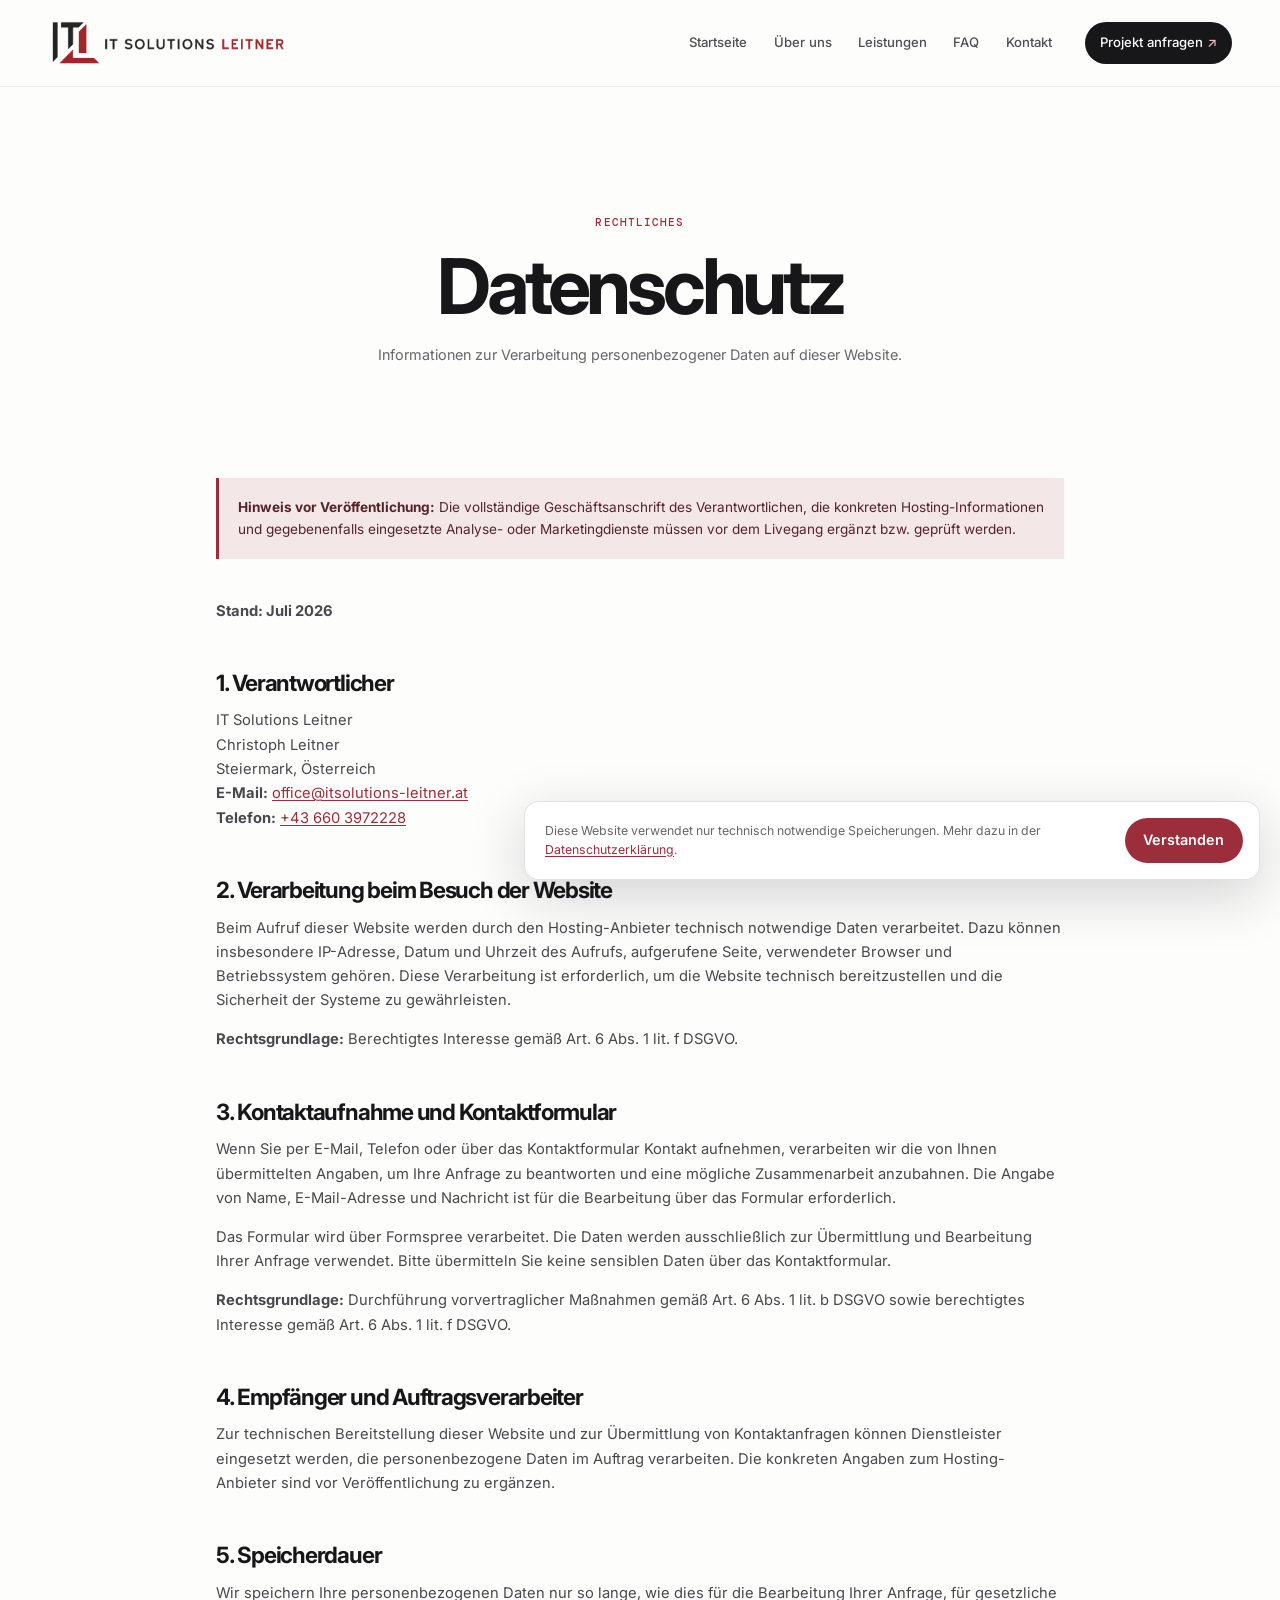
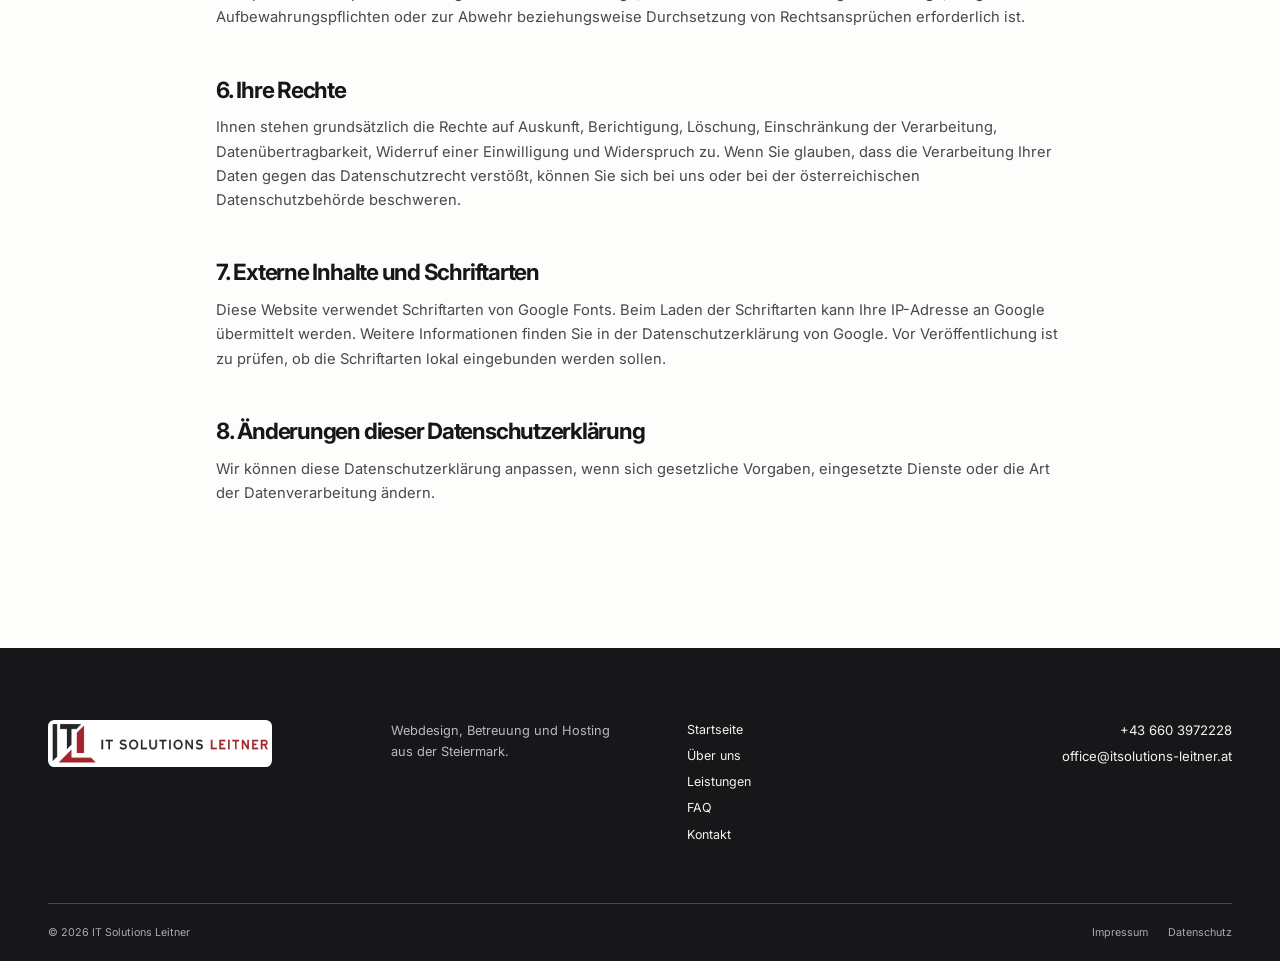
==== commit 259e299e: "v9.0 Layoutänderungen, Logoänderungen" ====
--- a/datenschutz.html
+++ b/datenschutz.html
@@ -23,7 +23,7 @@
           aria-label="IT Solutions Leitner – Startseite"
           ><img
             class="brand-logo"
-            src="images/Logo_IT_Solutions_Leitner_transparent.png"
+            src="images/logo-header-transparent.png"
             alt="IT Solutions Leitner" /></a
         ><button
           class="menu-toggle"
@@ -152,7 +152,7 @@
         <a class="brand brand-footer" href="index.html"
           ><img
             class="brand-logo brand-logo-footer"
-            src="images/Logo_IT_Solutions_Leitner_weißer_Hintergrund.png"
+            src="images/logo-footer-white.png"
             alt="IT Solutions Leitner"
         /></a>
         <p>Webdesign, Betreuung und Hosting<br />aus der Steiermark.</p>
--- a/css/style.css
+++ b/css/style.css
@@ -222,10 +222,9 @@
   flex-shrink: 0;
 }
 .brand-logo {
+  display: block;
   width: 15rem;
-  height: 3.35rem;
-  object-fit: cover;
-  object-position: center;
+  height: auto;
 }
 .primary-nav {
   display: flex;
@@ -597,14 +596,6 @@
 .page-hero h1 {
   margin-bottom: 1.35rem;
 }
-.about-title {
-  font-size: clamp(2rem, 5.5vw, 5.3rem);
-}
-.about-title > span,
-.about-title > em {
-  display: block;
-  white-space: nowrap;
-}
 .page-intro {
   max-width: 40rem;
   margin: 0 auto;
@@ -661,6 +652,7 @@
   border-radius: 50%;
   background: var(--accent-pale);
   color: var(--accent);
+  font-family: "DM Mono", monospace;
   font-size: 1.45rem;
 }
 .service-card h3 {
@@ -1214,33 +1206,24 @@
 .faq-layout {
   display: grid;
   grid-template-columns: 0.65fr 1fr;
-  gap: clamp(3rem, 10vw, 10rem);
   align-items: start;
+  gap: clamp(3rem, 8vw, 8rem);
 }
 .faq-sidebar {
   position: sticky;
   top: 2rem;
+  text-align: left;
 }
 .faq-sidebar p:not(.eyebrow) {
   max-width: 20rem;
   color: var(--muted);
 }
 .accordion {
+  width: 100%;
   border-top: 1px solid var(--line);
 }
 .accordion details {
   border-bottom: 1px solid var(--line);
-  transition:
-    background-color 0.3s ease,
-    border-color 0.3s ease;
-}
-.accordion details[open] {
-  border-color: rgba(156, 45, 58, 0.28);
-  background: linear-gradient(
-    90deg,
-    rgba(244, 231, 232, 0.62),
-    transparent 72%
-  );
 }
 .accordion summary {
   display: flex;
@@ -1251,34 +1234,31 @@
   list-style: none;
   font-weight: 600;
   cursor: pointer;
-  transition:
-    color 0.25s ease,
-    padding 0.3s ease;
 }
 .accordion summary::-webkit-details-marker {
   display: none;
 }
 .accordion details[open] summary {
-  padding: 1.45rem 1.2rem 0.85rem;
+  padding-bottom: 0.85rem;
   color: var(--accent);
 }
 .accordion summary span {
   color: var(--accent);
+  font-size: 0;
+  font-weight: 400;
+}
+.accordion summary span::before {
+  content: "+";
   font-size: 1.45rem;
-  font-weight: 400;
-  transition: transform 0.35s cubic-bezier(0.2, 0.8, 0.2, 1);
-}
-.accordion details[open] summary span {
-  transform: rotate(45deg);
+}
+.accordion details[open] summary span::before {
+  content: "−";
 }
 .faq-answer {
-  max-width: 39rem;
+  max-width: 46rem;
   padding: 0 3rem 1.5rem 0;
   color: var(--muted);
   font-size: 0.9rem;
-}
-.accordion details[open] .faq-answer {
-  animation: faq-answer-in 0.42s cubic-bezier(0.2, 0.8, 0.2, 1) both;
 }
 .accordion details p {
   margin: 0;
@@ -1595,16 +1575,6 @@
     transform: translateY(-0.65rem);
   }
 }
-@keyframes faq-answer-in {
-  from {
-    opacity: 0;
-    transform: translateY(-0.5rem);
-  }
-  to {
-    opacity: 1;
-    transform: translateY(0);
-  }
-}
 @keyframes marker-pulse {
   0%,
   100% {
@@ -1664,7 +1634,6 @@
 }
 .brand-logo-footer {
   width: 14rem;
-  height: 3.2rem;
   border-radius: 0.4rem;
   background: var(--white);
 }
@@ -1833,7 +1802,6 @@
   }
   .brand-logo {
     width: 11.5rem;
-    height: 2.7rem;
   }
   .menu-toggle {
     display: grid;
@@ -1893,11 +1861,15 @@
   .hero h1 {
     font-size: clamp(2.8rem, 14vw, 4.8rem);
   }
-  .about-title {
-    font-size: clamp(1.7rem, 8vw, 2.4rem);
+  .hero-copy .button-row {
+    align-items: center;
+    flex-direction: column;
+    justify-content: center;
+    gap: 1rem;
   }
   .hero-visual {
     min-height: 22rem;
+    margin-bottom: 2.5rem;
   }
   .browser-window {
     top: 13%;
@@ -1922,18 +1894,34 @@
     width: 14rem;
     height: 14rem;
   }
+  .hero-foot {
+    position: relative;
+    z-index: 4;
+    gap: 1rem;
+    margin-top: 0;
+    background: var(--paper);
+  }
   .hero-foot p {
-    max-width: 17rem;
+    max-width: none;
+    margin-bottom: 0;
+    line-height: 1.55;
   }
   .service-grid,
   .values-grid {
     grid-template-columns: 1fr;
   }
   .service-card {
-    min-height: 18rem;
+    display: flex;
+    min-height: 20rem;
+    flex-direction: column;
   }
   .service-icon {
     margin: 1.8rem 0 1.5rem;
+  }
+  .service-card > a {
+    position: static;
+    margin-top: auto;
+    padding-top: 1.5rem;
   }
   .section-heading {
     margin-bottom: 2.5rem;
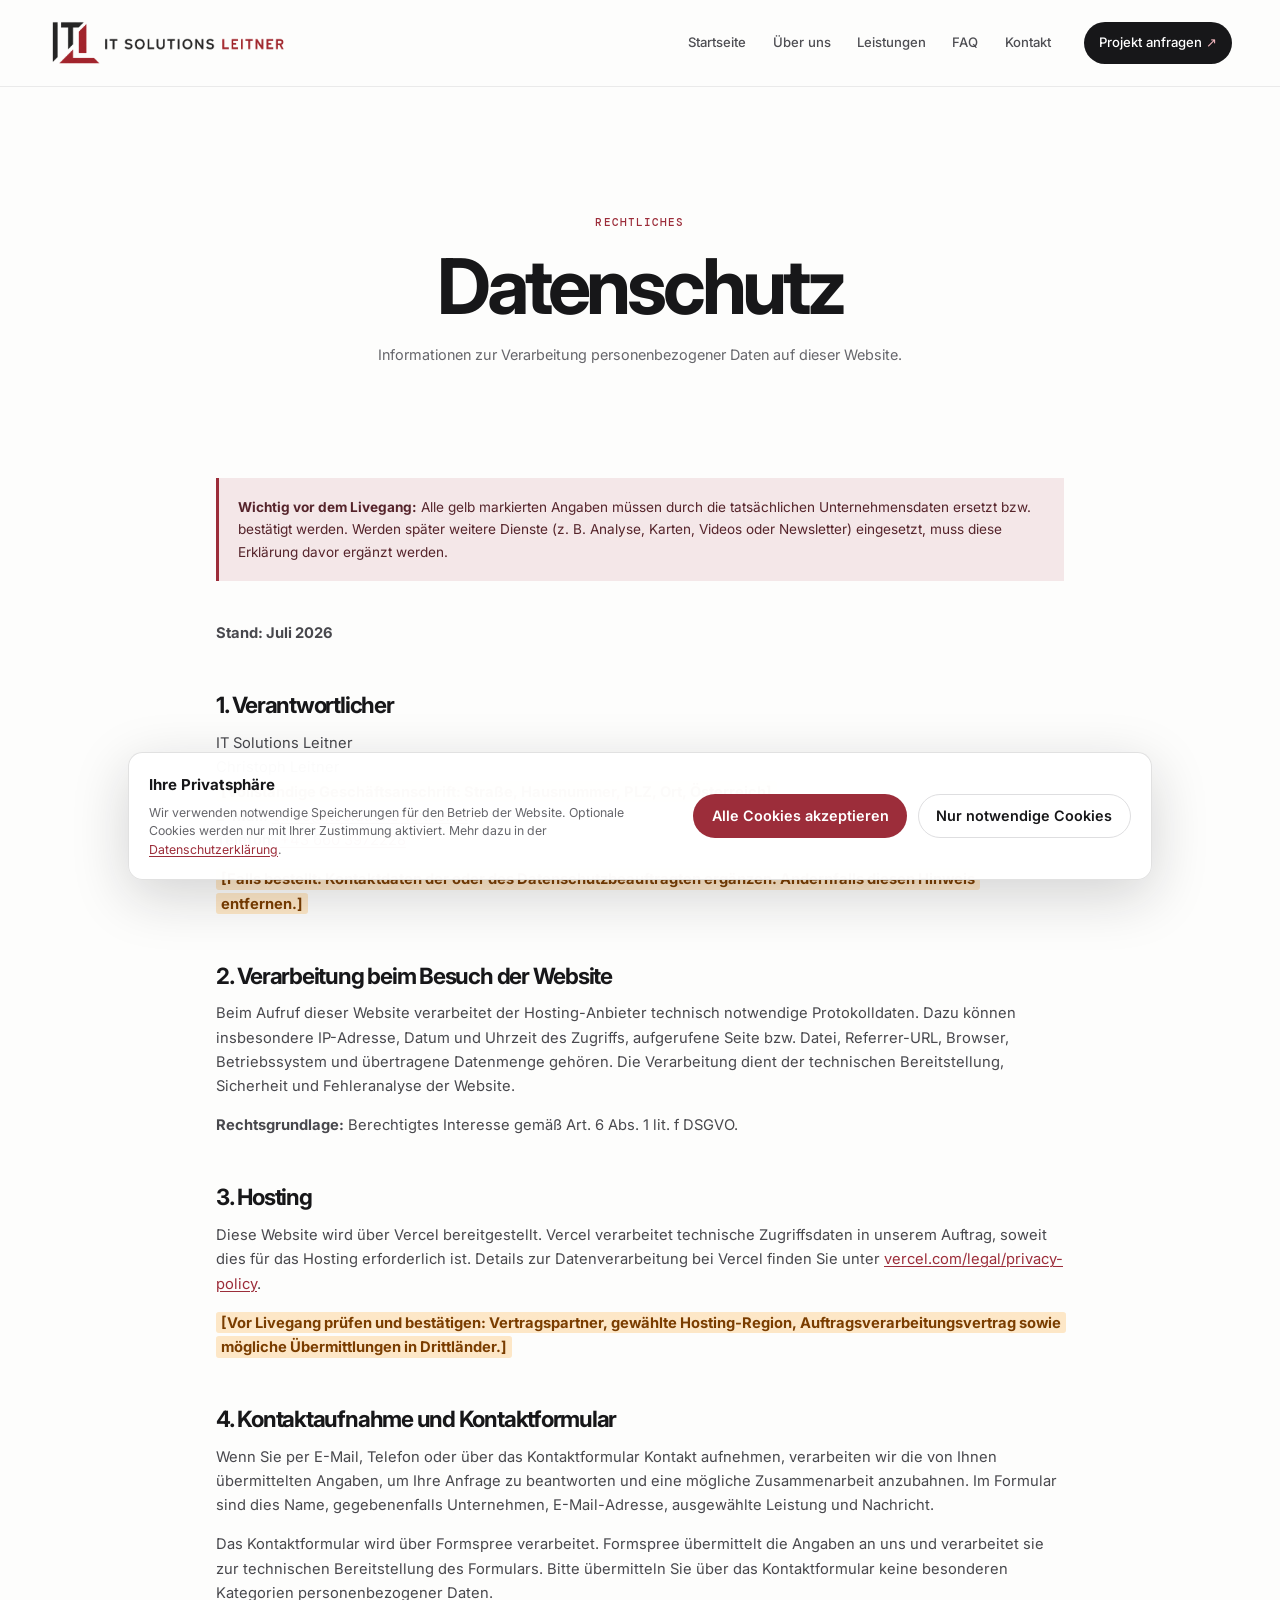
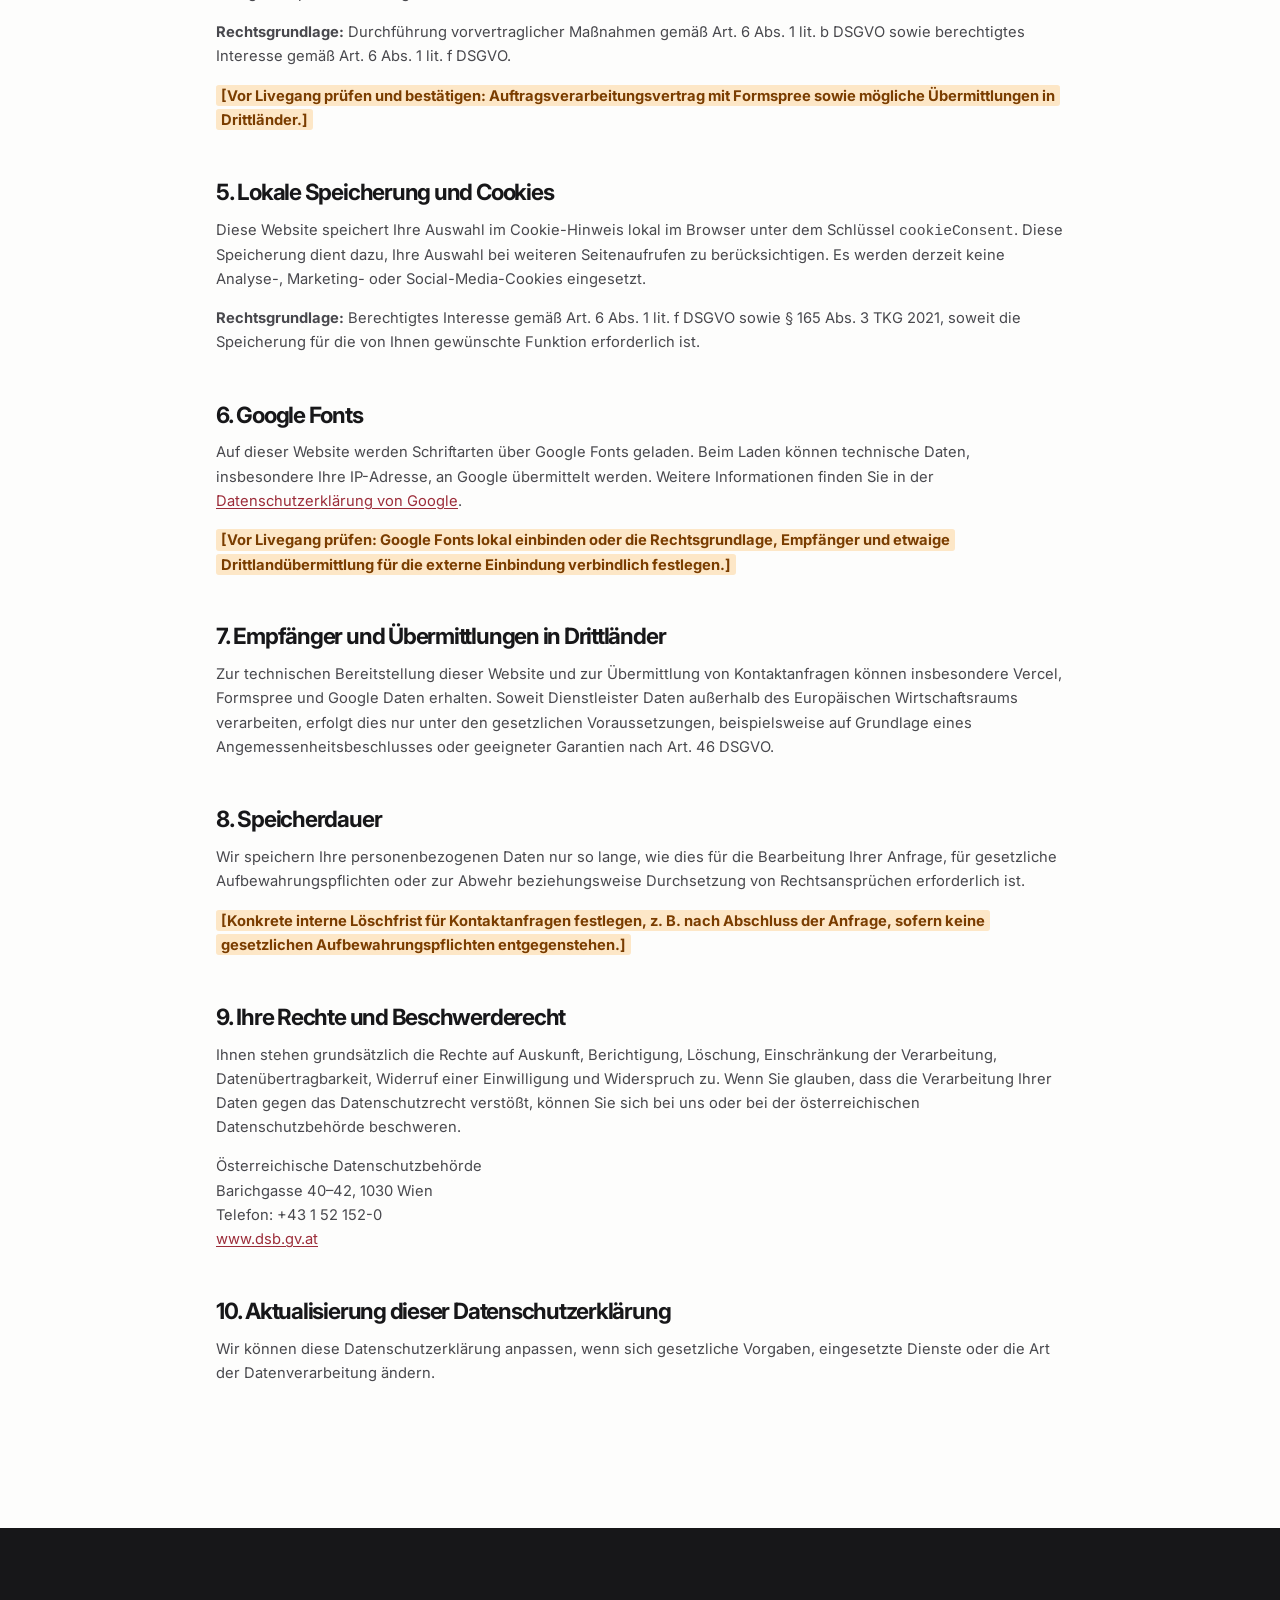
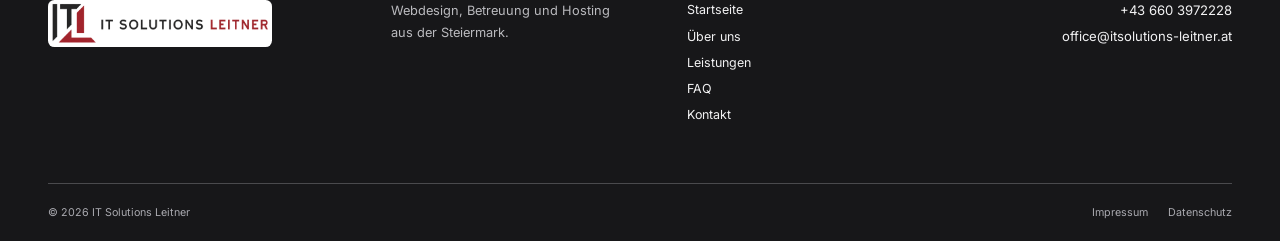
==== commit 78bdc4cc: "v10.0 Designanpassungen, Impressum, Datenschutz" ====
--- a/datenschutz.html
+++ b/datenschutz.html
@@ -40,7 +40,7 @@
           ><a href="leistungen.html">Leistungen</a><a href="faq.html">FAQ</a
           ><a href="kontakt.html">Kontakt</a
           ><a class="nav-cta" href="kontakt.html"
-            >Projekt anfragen <span>↗</span></a
+            >Projekt anfragen <span>↗︎</span></a
           >
         </nav>
       </div>
@@ -59,69 +59,144 @@
       <section class="section legal-section">
         <div class="container narrow legal-content">
           <div class="legal-notice">
-            <strong>Hinweis vor Veröffentlichung:</strong> Die vollständige
-            Geschäftsanschrift des Verantwortlichen, die konkreten
-            Hosting-Informationen und gegebenenfalls eingesetzte Analyse- oder
-            Marketingdienste müssen vor dem Livegang ergänzt bzw. geprüft
-            werden.
+            <strong>Wichtig vor dem Livegang:</strong> Alle gelb markierten
+            Angaben müssen durch die tatsächlichen Unternehmensdaten ersetzt bzw.
+            bestätigt werden. Werden später weitere Dienste (z. B. Analyse,
+            Karten, Videos oder Newsletter) eingesetzt, muss diese Erklärung
+            davor ergänzt werden.
           </div>
           <p><strong>Stand: Juli 2026</strong></p>
           <h2>1. Verantwortlicher</h2>
           <p>
-            IT Solutions Leitner<br />Christoph Leitner<br />Steiermark,
-            Österreich<br /><strong>E-Mail:</strong>
+            IT Solutions Leitner<br />Christoph Leitner<br /><span
+              class="legal-placeholder"
+              >[Vollständige Geschäftsanschrift: Straße, Hausnummer, PLZ, Ort,
+              Österreich]</span
+            ><br /><strong>E-Mail:</strong>
             <a href="mailto:office@itsolutions-leitner.at"
               >office@itsolutions-leitner.at</a
             ><br /><strong>Telefon:</strong>
             <a href="tel:+436603972228">+43 660 3972228</a>
           </p>
+          <p>
+            <span class="legal-placeholder"
+              >[Falls bestellt: Kontaktdaten der oder des
+              Datenschutzbeauftragten ergänzen. Andernfalls diesen Hinweis
+              entfernen.]</span
+            >
+          </p>
           <h2>2. Verarbeitung beim Besuch der Website</h2>
           <p>
-            Beim Aufruf dieser Website werden durch den Hosting-Anbieter
-            technisch notwendige Daten verarbeitet. Dazu können insbesondere
-            IP-Adresse, Datum und Uhrzeit des Aufrufs, aufgerufene Seite,
-            verwendeter Browser und Betriebssystem gehören. Diese Verarbeitung
-            ist erforderlich, um die Website technisch bereitzustellen und die
-            Sicherheit der Systeme zu gewährleisten.
+            Beim Aufruf dieser Website verarbeitet der Hosting-Anbieter technisch
+            notwendige Protokolldaten. Dazu können insbesondere IP-Adresse, Datum
+            und Uhrzeit des Zugriffs, aufgerufene Seite bzw. Datei, Referrer-URL,
+            Browser, Betriebssystem und übertragene Datenmenge gehören. Die
+            Verarbeitung dient der technischen Bereitstellung, Sicherheit und
+            Fehleranalyse der Website.
           </p>
           <p>
             <strong>Rechtsgrundlage:</strong> Berechtigtes Interesse gemäß Art.
             6 Abs. 1 lit. f DSGVO.
           </p>
-          <h2>3. Kontaktaufnahme und Kontaktformular</h2>
+          <h2>3. Hosting</h2>
+          <p>
+            Diese Website wird über Vercel bereitgestellt. Vercel verarbeitet
+            technische Zugriffsdaten in unserem Auftrag, soweit dies für das
+            Hosting erforderlich ist. Details zur Datenverarbeitung bei Vercel
+            finden Sie unter
+            <a
+              href="https://vercel.com/legal/privacy-policy"
+              target="_blank"
+              rel="noopener"
+              >vercel.com/legal/privacy-policy</a
+            >.
+          </p>
+          <p>
+            <span class="legal-placeholder"
+              >[Vor Livegang prüfen und bestätigen: Vertragspartner, gewählte
+              Hosting-Region, Auftragsverarbeitungsvertrag sowie mögliche
+              Übermittlungen in Drittländer.]</span
+            >
+          </p>
+          <h2>4. Kontaktaufnahme und Kontaktformular</h2>
           <p>
             Wenn Sie per E-Mail, Telefon oder über das Kontaktformular Kontakt
             aufnehmen, verarbeiten wir die von Ihnen übermittelten Angaben, um
             Ihre Anfrage zu beantworten und eine mögliche Zusammenarbeit
-            anzubahnen. Die Angabe von Name, E-Mail-Adresse und Nachricht ist
-            für die Bearbeitung über das Formular erforderlich.
-          </p>
-          <p>
-            Das Formular wird über Formspree verarbeitet. Die Daten werden
-            ausschließlich zur Übermittlung und Bearbeitung Ihrer Anfrage
-            verwendet. Bitte übermitteln Sie keine sensiblen Daten über das
-            Kontaktformular.
+            anzubahnen. Im Formular sind dies Name, gegebenenfalls Unternehmen,
+            E-Mail-Adresse, ausgewählte Leistung und Nachricht.
+          </p>
+          <p>
+            Das Kontaktformular wird über Formspree verarbeitet. Formspree
+            übermittelt die Angaben an uns und verarbeitet sie zur technischen
+            Bereitstellung des Formulars. Bitte übermitteln Sie über das
+            Kontaktformular keine besonderen Kategorien personenbezogener Daten.
           </p>
           <p>
             <strong>Rechtsgrundlage:</strong> Durchführung vorvertraglicher
             Maßnahmen gemäß Art. 6 Abs. 1 lit. b DSGVO sowie berechtigtes
             Interesse gemäß Art. 6 Abs. 1 lit. f DSGVO.
           </p>
-          <h2>4. Empfänger und Auftragsverarbeiter</h2>
+          <p>
+            <span class="legal-placeholder"
+              >[Vor Livegang prüfen und bestätigen: Auftragsverarbeitungsvertrag
+              mit Formspree sowie mögliche Übermittlungen in Drittländer.]</span
+            >
+          </p>
+          <h2>5. Lokale Speicherung und Cookies</h2>
+          <p>
+            Diese Website speichert Ihre Auswahl im Cookie-Hinweis lokal im
+            Browser unter dem Schlüssel <code>cookieConsent</code>. Diese
+            Speicherung dient dazu, Ihre Auswahl bei weiteren Seitenaufrufen zu
+            berücksichtigen. Es werden derzeit keine Analyse-, Marketing- oder
+            Social-Media-Cookies eingesetzt.
+          </p>
+          <p>
+            <strong>Rechtsgrundlage:</strong> Berechtigtes Interesse gemäß Art.
+            6 Abs. 1 lit. f DSGVO sowie § 165 Abs. 3 TKG 2021, soweit die
+            Speicherung für die von Ihnen gewünschte Funktion erforderlich ist.
+          </p>
+          <h2>6. Google Fonts</h2>
+          <p>
+            Auf dieser Website werden Schriftarten über Google Fonts geladen.
+            Beim Laden können technische Daten, insbesondere Ihre IP-Adresse, an
+            Google übermittelt werden. Weitere Informationen finden Sie in der
+            <a href="https://policies.google.com/privacy" target="_blank" rel="noopener"
+              >Datenschutzerklärung von Google</a
+            >.
+          </p>
+          <p>
+            <span class="legal-placeholder"
+              >[Vor Livegang prüfen: Google Fonts lokal einbinden oder die
+              Rechtsgrundlage, Empfänger und etwaige Drittlandübermittlung für
+              die externe Einbindung verbindlich festlegen.]</span
+            >
+          </p>
+          <h2>7. Empfänger und Übermittlungen in Drittländer</h2>
           <p>
             Zur technischen Bereitstellung dieser Website und zur Übermittlung
-            von Kontaktanfragen können Dienstleister eingesetzt werden, die
-            personenbezogene Daten im Auftrag verarbeiten. Die konkreten Angaben
-            zum Hosting-Anbieter sind vor Veröffentlichung zu ergänzen.
-          </p>
-          <h2>5. Speicherdauer</h2>
+            von Kontaktanfragen können insbesondere Vercel, Formspree und Google
+            Daten erhalten. Soweit Dienstleister Daten außerhalb des Europäischen
+            Wirtschaftsraums verarbeiten, erfolgt dies nur unter den gesetzlichen
+            Voraussetzungen, beispielsweise auf Grundlage eines
+            Angemessenheitsbeschlusses oder geeigneter Garantien nach Art. 46
+            DSGVO.
+          </p>
+          <h2>8. Speicherdauer</h2>
           <p>
             Wir speichern Ihre personenbezogenen Daten nur so lange, wie dies
             für die Bearbeitung Ihrer Anfrage, für gesetzliche
             Aufbewahrungspflichten oder zur Abwehr beziehungsweise Durchsetzung
             von Rechtsansprüchen erforderlich ist.
           </p>
-          <h2>6. Ihre Rechte</h2>
+          <p>
+            <span class="legal-placeholder"
+              >[Konkrete interne Löschfrist für Kontaktanfragen festlegen, z. B.
+              nach Abschluss der Anfrage, sofern keine gesetzlichen
+              Aufbewahrungspflichten entgegenstehen.]</span
+            >
+          </p>
+          <h2>9. Ihre Rechte und Beschwerderecht</h2>
           <p>
             Ihnen stehen grundsätzlich die Rechte auf Auskunft, Berichtigung,
             Löschung, Einschränkung der Verarbeitung, Datenübertragbarkeit,
@@ -130,15 +205,16 @@
             verstößt, können Sie sich bei uns oder bei der österreichischen
             Datenschutzbehörde beschweren.
           </p>
-          <h2>7. Externe Inhalte und Schriftarten</h2>
-          <p>
-            Diese Website verwendet Schriftarten von Google Fonts. Beim Laden
-            der Schriftarten kann Ihre IP-Adresse an Google übermittelt werden.
-            Weitere Informationen finden Sie in der Datenschutzerklärung von
-            Google. Vor Veröffentlichung ist zu prüfen, ob die Schriftarten
-            lokal eingebunden werden sollen.
-          </p>
-          <h2>8. Änderungen dieser Datenschutzerklärung</h2>
+          <p>
+            Österreichische Datenschutzbehörde<br />Barichgasse 40–42, 1030 Wien
+            <br />Telefon: +43 1 52 152-0<br /><a
+              href="https://www.dsb.gv.at"
+              target="_blank"
+              rel="noopener"
+              >www.dsb.gv.at</a
+            >
+          </p>
+          <h2>10. Aktualisierung dieser Datenschutzerklärung</h2>
           <p>
             Wir können diese Datenschutzerklärung anpassen, wenn sich
             gesetzliche Vorgaben, eingesetzte Dienste oder die Art der
@@ -183,13 +259,30 @@
       aria-label="Cookie-Hinweis"
       hidden
     >
-      <p>
-        Diese Website verwendet nur technisch notwendige Speicherungen. Mehr
-        dazu in der <a href="datenschutz.html">Datenschutzerklärung</a>.
-      </p>
-      <button class="button button-primary" type="button" data-cookie-accept>
-        Verstanden
-      </button>
+      <div class="cookie-copy">
+        <strong>Ihre Privatsphäre</strong>
+        <p>
+          Wir verwenden notwendige Speicherungen für den Betrieb der Website.
+          Optionale Cookies werden nur mit Ihrer Zustimmung aktiviert. Mehr dazu
+          in der <a href="datenschutz.html">Datenschutzerklärung</a>.
+        </p>
+      </div>
+      <div class="cookie-actions">
+        <button
+          class="button button-primary"
+          type="button"
+          data-cookie-accept-all
+        >
+          Alle Cookies akzeptieren
+        </button>
+        <button
+          class="button button-outline"
+          type="button"
+          data-cookie-accept-necessary
+        >
+          Nur notwendige Cookies
+        </button>
+      </div>
     </aside>
     <script src="js/script.js"></script>
   </body>
--- a/css/style.css
+++ b/css/style.css
@@ -286,6 +286,8 @@
 .nav-cta span {
   display: inline-block;
   color: #f5b8c0;
+  font-family: "DM Mono", monospace;
+  font-variant-emoji: text;
   transition: transform 0.25s ease;
 }
 .nav-cta:hover {
@@ -680,6 +682,49 @@
 }
 .process-section {
   border-top: 1px solid var(--line);
+}
+.founder-intro-section {
+  border-top: 1px solid var(--line);
+}
+.founder-intro-grid {
+  display: grid;
+  grid-template-columns: minmax(13rem, 0.62fr) minmax(0, 1fr);
+  align-items: center;
+  gap: clamp(3rem, 9vw, 8rem);
+  max-width: 62rem;
+}
+.founder-intro-photo {
+  position: relative;
+  max-width: 18rem;
+}
+.founder-intro-photo img {
+  display: block;
+  width: 100%;
+  height: 22rem;
+  object-fit: cover;
+  object-position: 50% 35%;
+}
+.founder-intro-photo span {
+  position: absolute;
+  right: -1.4rem;
+  bottom: 1.25rem;
+  padding: 0.6rem 0.75rem;
+  background: var(--accent);
+  color: var(--white);
+  font-family: "DM Mono", monospace;
+  font-size: 0.6rem;
+}
+.founder-intro-copy {
+  max-width: 35rem;
+}
+.founder-intro-copy h2 {
+  margin-bottom: 1rem;
+}
+.founder-intro-copy > p:not(.eyebrow) {
+  color: var(--muted);
+}
+.founder-intro-copy .text-link {
+  margin-top: 0.8rem;
 }
 .process-layout {
   display: grid;
@@ -1168,13 +1213,15 @@
   right: 1.25rem;
   bottom: 1.25rem;
   left: 1.25rem;
-  display: flex;
+  display: grid;
+  grid-template-columns: minmax(0, 1fr) auto;
   align-items: center;
   justify-content: space-between;
-  width: min(calc(100% - 2.5rem), 46rem);
+  width: min(calc(100% - 2.5rem), 64rem);
   gap: 1.5rem;
+  margin-right: auto;
   margin-left: auto;
-  padding: 1rem 1rem 1rem 1.25rem;
+  padding: 1.25rem;
   border: 1px solid rgba(23, 23, 25, 0.13);
   border-radius: 0.9rem;
   background: rgba(255, 255, 255, 0.98);
@@ -1184,7 +1231,13 @@
 .cookie-banner[hidden] {
   display: none;
 }
-.cookie-banner p {
+.cookie-copy strong {
+  display: block;
+  margin-bottom: 0.35rem;
+  font-size: 0.94rem;
+}
+.cookie-copy p {
+  max-width: 38rem;
   margin: 0;
   color: var(--muted);
   font-size: 0.77rem;
@@ -1199,6 +1252,12 @@
   min-height: 2.8rem;
   flex-shrink: 0;
   padding: 0.65rem 1.1rem;
+  white-space: nowrap;
+}
+.cookie-actions {
+  display: flex;
+  align-items: center;
+  gap: 0.65rem;
 }
 .faq-section {
   padding-top: 3rem;
@@ -1507,6 +1566,16 @@
   color: #55242b;
   font-size: 0.85rem;
 }
+.legal-placeholder {
+  display: inline;
+  padding: 0.1rem 0.3rem;
+  border-radius: 0.18rem;
+  background: #fde7c7;
+  color: #7a3d00;
+  font-weight: 700;
+  box-decoration-break: clone;
+  -webkit-box-decoration-break: clone;
+}
 
 /* === 8. KOMPONENTEN (Cards, Team, FAQ etc.) === */
 .reveal {
@@ -1710,6 +1779,7 @@
   }
   .hero-grid,
   .story-grid,
+  .founder-intro-grid,
   .process-layout,
   .faq-layout,
   .contact-grid {
@@ -1897,9 +1967,10 @@
   .hero-foot {
     position: relative;
     z-index: 4;
+    align-items: flex-start;
     gap: 1rem;
-    margin-top: 0;
-    background: var(--paper);
+    margin-top: 3rem;
+    padding-top: 1.15rem;
   }
   .hero-foot p {
     max-width: none;
@@ -1968,6 +2039,19 @@
   .story-grid {
     gap: 3rem;
   }
+  .founder-intro-grid {
+    gap: 2.25rem;
+  }
+  .founder-intro-photo {
+    max-width: 14rem;
+  }
+  .founder-intro-photo img {
+    height: 17rem;
+  }
+  .founder-intro-photo span {
+    right: -0.75rem;
+    bottom: 0.85rem;
+  }
   .portrait-photo,
   .portrait-photo img {
     min-height: 23rem;
@@ -1994,11 +2078,15 @@
     right: 0.75rem;
     bottom: 0.75rem;
     left: 0.75rem;
+    grid-template-columns: 1fr;
     width: auto;
     align-items: stretch;
-    flex-direction: column;
     gap: 0.85rem;
     padding: 1rem;
+  }
+  .cookie-actions {
+    align-items: stretch;
+    flex-direction: column;
   }
   .cookie-banner .button {
     align-self: stretch;
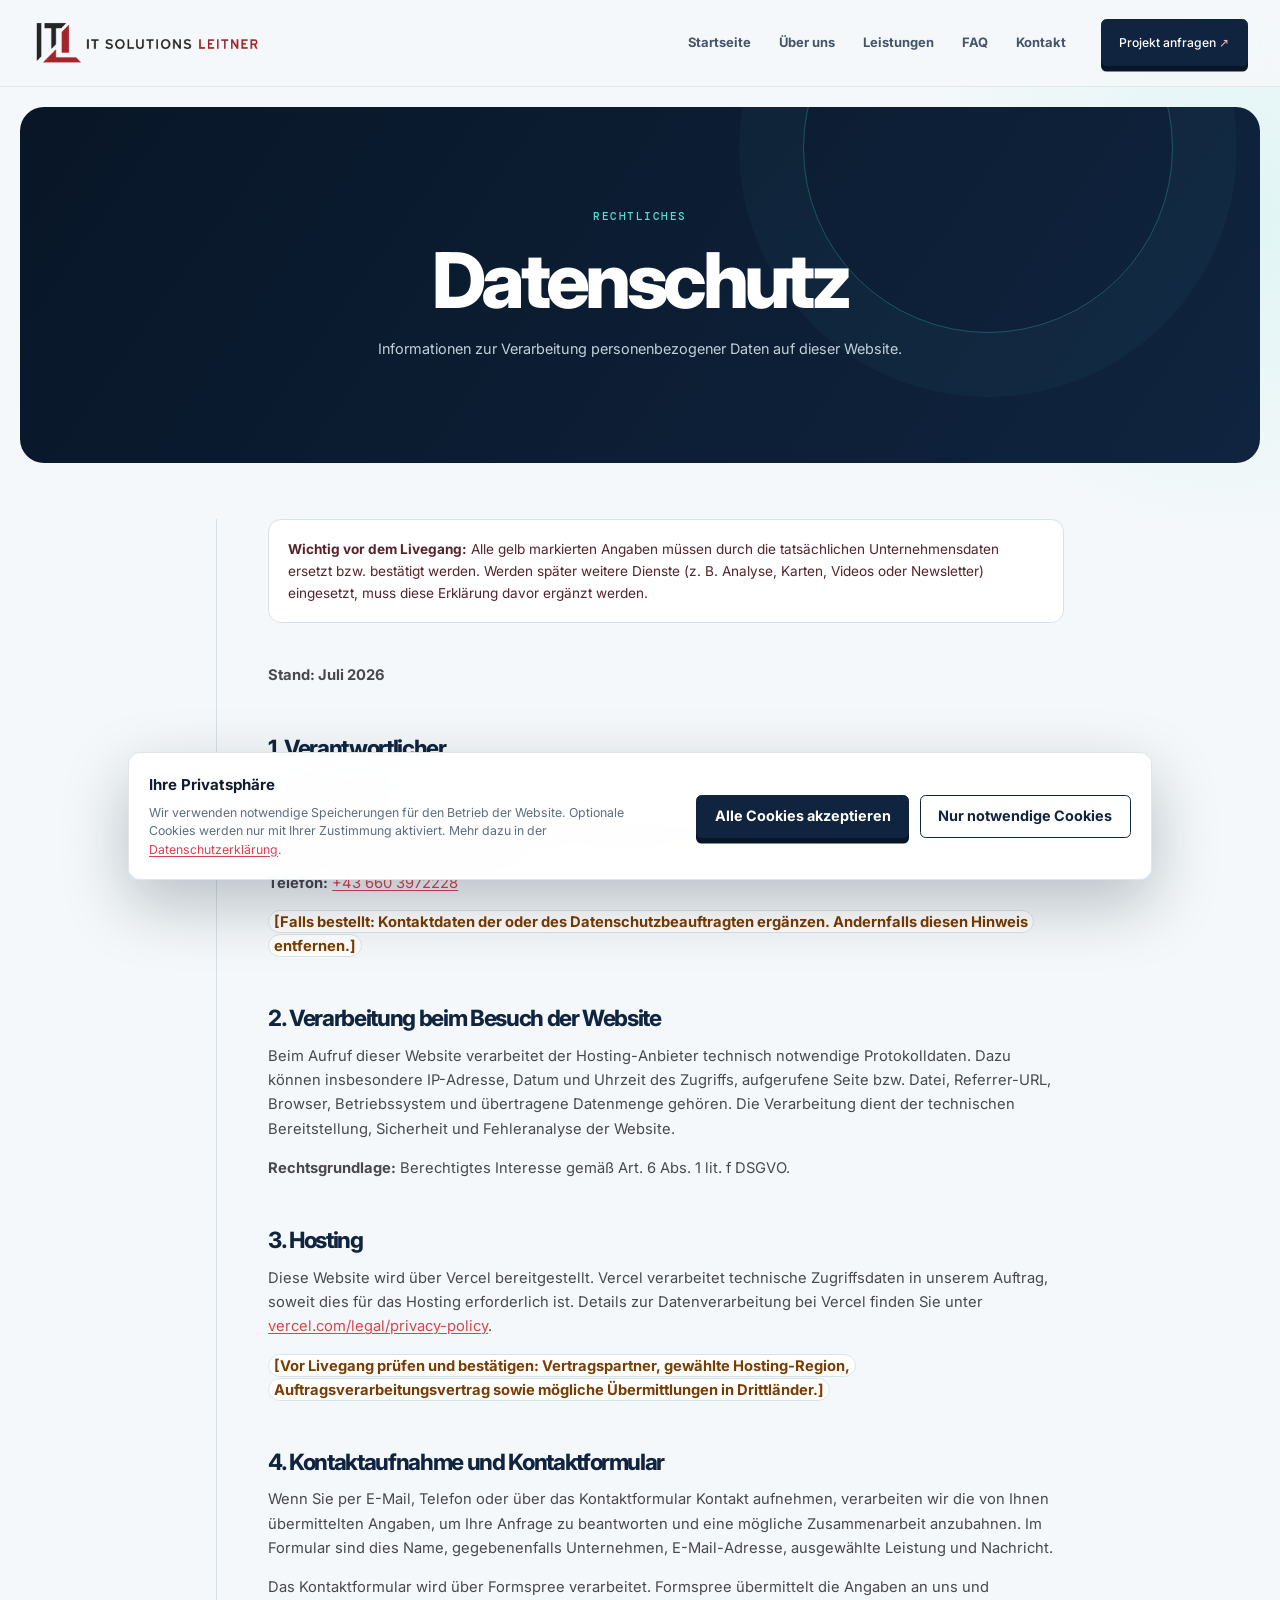
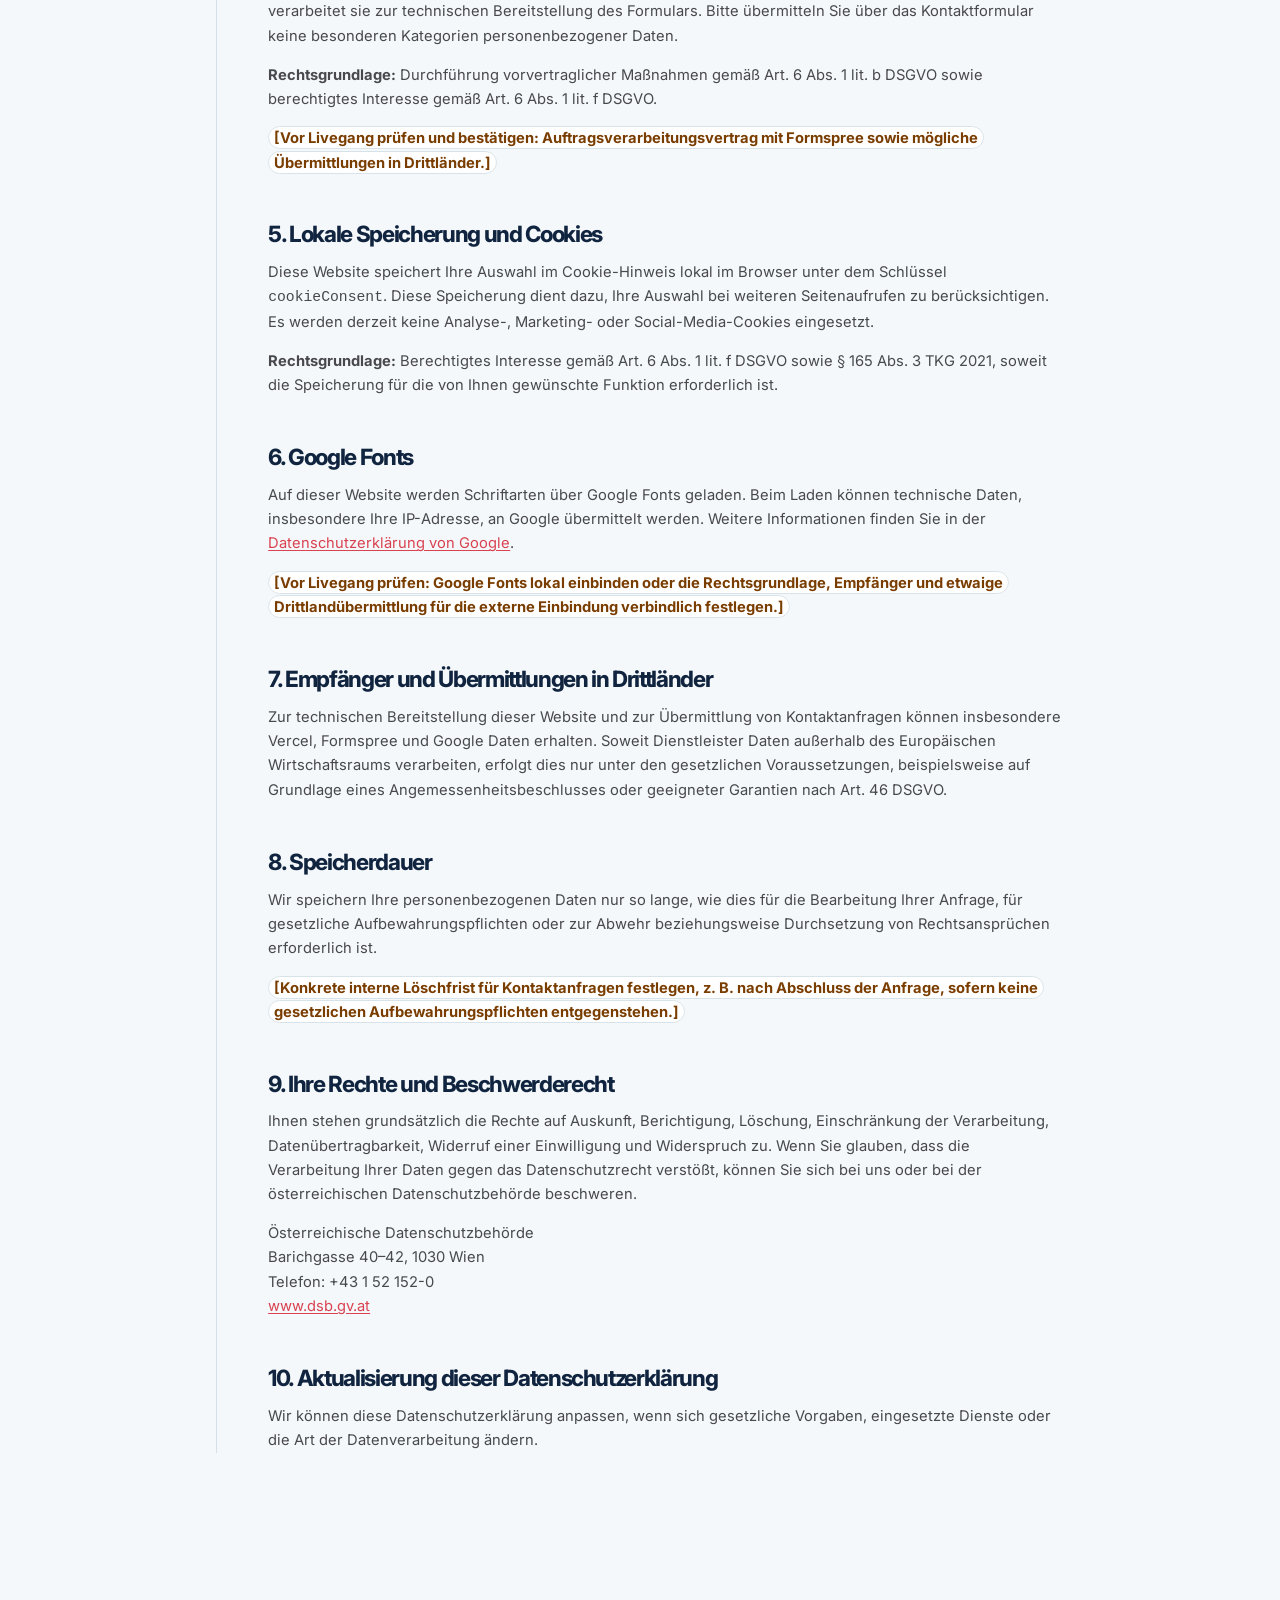
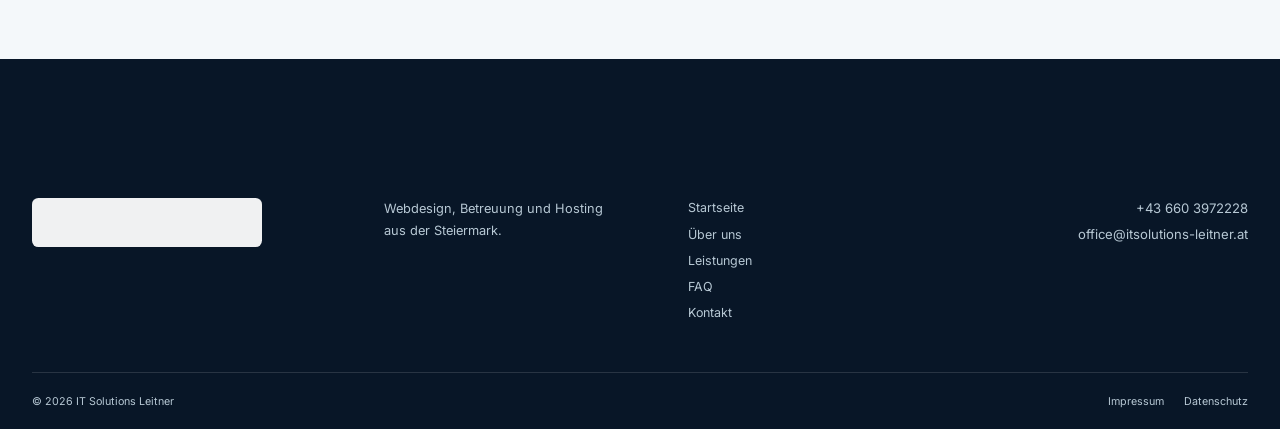
==== commit 031a5890: "v1.0 Erstversion" ====
--- a/datenschutz.html
+++ b/datenschutz.html
@@ -11,7 +11,7 @@
       href="https://fonts.googleapis.com/css2?family=DM+Mono:wght@400;500&family=Inter:wght@400;500;600;700;800&display=swap"
       rel="stylesheet"
     />
-    <link rel="stylesheet" href="css/style.css" />
+    <link rel="stylesheet" href="css/style.css?v=3" />
   </head>
   <body>
     <a class="skip-link" href="#main-content">Zum Inhalt springen</a>
--- a/css/style.css
+++ b/css/style.css
@@ -2105,3 +2105,818 @@
     text-align: left;
   }
 }
+
+/* === 10. VISUAL REFRESH — IT SOLUTIONS LEITNER === */
+/* A confident, technical visual language: midnight blue, signal red and soft ice. */
+:root {
+  --ink: #101d2e;
+  --muted: #5d6d80;
+  --line: #d5e0e8;
+  --paper: #f4f8fa;
+  --soft: #eaf1f5;
+  --accent: #d94251;
+  --accent-dark: #af2d3c;
+  --accent-pale: #fae7e9;
+  --white: #ffffff;
+  --night: #10243f;
+  --night-deep: #081627;
+  --aqua: #55dfd0;
+  --radius: 0.85rem;
+  --container: 76rem;
+  --shadow: 0 1.4rem 3.5rem rgba(16, 36, 63, 0.12);
+}
+
+body {
+  background:
+    radial-gradient(circle at 96% 6%, rgba(85, 223, 208, 0.13), transparent 20rem),
+    var(--paper);
+  color: var(--ink);
+}
+
+::selection {
+  background: var(--aqua);
+  color: var(--night-deep);
+}
+
+h1,
+h2,
+h3 {
+  letter-spacing: -0.06em;
+}
+
+h1 {
+  font-weight: 800;
+}
+
+h2 {
+  font-weight: 750;
+}
+
+em {
+  color: var(--accent);
+}
+
+.section {
+  position: relative;
+}
+
+.eyebrow {
+  color: var(--accent);
+  font-size: 0.68rem;
+  font-weight: 500;
+  letter-spacing: 0.14em;
+}
+
+.eyebrow-dot,
+.eyebrow-light::before {
+  width: 0.5rem;
+  height: 0.5rem;
+  background: var(--aqua);
+  box-shadow: 0 0 0 0.25rem rgba(85, 223, 208, 0.18);
+}
+
+.eyebrow-light {
+  color: #a4f2e9;
+}
+
+.site-header {
+  border-bottom: 1px solid rgba(16, 36, 63, 0.08);
+  background: rgba(244, 248, 250, 0.9);
+  box-shadow: none;
+  backdrop-filter: blur(18px);
+}
+
+.nav-wrap {
+  min-height: 5.35rem;
+}
+
+.brand-logo {
+  width: 14.4rem;
+}
+
+.primary-nav {
+  gap: 1.75rem;
+}
+
+.primary-nav > a:not(.nav-cta) {
+  color: #455469;
+  font-size: 0.81rem;
+  font-weight: 700;
+}
+
+.primary-nav > a:not(.nav-cta)::after {
+  bottom: -0.55rem;
+  height: 0.18rem;
+  border-radius: 99px;
+  background: var(--aqua);
+}
+
+.primary-nav > a.active,
+.primary-nav > a:not(.nav-cta):hover {
+  color: var(--night);
+}
+
+.nav-cta,
+.button-primary {
+  border: 1px solid var(--night);
+  border-radius: 0.35rem;
+  background: var(--night);
+  box-shadow: 0 0.35rem 0 var(--night-deep);
+  color: var(--white);
+}
+
+.nav-cta {
+  padding: 0.78rem 1.1rem;
+  font-size: 0.76rem;
+}
+
+.nav-cta::before {
+  display: none;
+}
+
+.nav-cta:hover,
+.button-primary:hover {
+  transform: translateY(-0.18rem);
+  background: var(--accent);
+  border-color: var(--accent);
+  box-shadow: 0 0.5rem 0 var(--accent-dark);
+}
+
+.button {
+  min-height: 3.1rem;
+  border-radius: 0.35rem;
+  font-weight: 700;
+}
+
+.button-primary {
+  padding-inline: 1.35rem;
+}
+
+.button-light {
+  border: 1px solid var(--aqua);
+  border-radius: 0.35rem;
+  background: var(--aqua);
+  box-shadow: 0 0.35rem 0 #25b7ad;
+  color: var(--night-deep);
+}
+
+.button-light:hover {
+  background: var(--white);
+  box-shadow: 0 0.5rem 0 #d5e0e8;
+}
+
+.text-link {
+  color: var(--night);
+  font-weight: 800;
+}
+
+.text-link::before {
+  display: inline-grid;
+  width: 1.45rem;
+  height: 1.45rem;
+  margin-right: 0.55rem;
+  border-radius: 50%;
+  background: var(--accent-pale);
+  color: var(--accent);
+  content: "→";
+  place-items: center;
+}
+
+.text-link:hover {
+  color: var(--accent);
+}
+
+/* Homepage */
+.hero {
+  overflow: hidden;
+  min-height: min(45rem, calc(100vh - 5.35rem));
+  margin: 1.25rem 1.25rem 0;
+  padding-block: clamp(4.5rem, 8vw, 8.5rem) 4.5rem;
+  border-radius: 1.5rem;
+  background:
+    linear-gradient(115deg, rgba(8, 22, 39, 0.98) 0%, rgba(16, 36, 63, 0.98) 59%, rgba(18, 56, 76, 0.96) 100%);
+  color: var(--white);
+}
+
+.hero::before,
+.hero::after {
+  position: absolute;
+  z-index: 0;
+  border-radius: 50%;
+  content: "";
+  pointer-events: none;
+}
+
+.hero::before {
+  top: -18rem;
+  right: -12rem;
+  width: 44rem;
+  height: 44rem;
+  border: 1px solid rgba(85, 223, 208, 0.2);
+  box-shadow: 0 0 0 5rem rgba(85, 223, 208, 0.035), 0 0 0 11rem rgba(85, 223, 208, 0.025);
+}
+
+.hero::after {
+  bottom: -9rem;
+  left: 31%;
+  width: 19rem;
+  height: 19rem;
+  background: rgba(217, 66, 81, 0.13);
+  filter: blur(0.5rem);
+}
+
+.hero-grid,
+.hero-foot {
+  position: relative;
+  z-index: 1;
+}
+
+.hero h1 {
+  max-width: 11ch;
+  margin-bottom: 1.6rem;
+  color: var(--white);
+  font-size: clamp(3.5rem, 7vw, 6.75rem);
+  line-height: 0.94;
+}
+
+.hero h1 em {
+  color: var(--aqua);
+}
+
+.hero-text {
+  max-width: 33rem;
+  color: #c3d0db;
+  font-size: 1.1rem;
+}
+
+.hero .text-link {
+  color: #d7e5ec;
+}
+
+.hero .text-link::before {
+  background: rgba(255, 255, 255, 0.12);
+  color: var(--aqua);
+}
+
+.hero-trust {
+  padding-top: 1.4rem;
+  border-top: 1px solid rgba(255, 255, 255, 0.16);
+  color: #d3e0e8;
+}
+
+.avatars i {
+  border-color: var(--night);
+  background: var(--aqua);
+  color: var(--night-deep);
+}
+
+.hero-visual {
+  z-index: 2;
+  filter: drop-shadow(0 2rem 2rem rgba(0, 0, 0, 0.22));
+}
+
+.orbit-one {
+  border-color: rgba(85, 223, 208, 0.35);
+}
+
+.orbit-two {
+  border-color: rgba(217, 66, 81, 0.45);
+}
+
+.browser-window {
+  overflow: hidden;
+  border: 1px solid rgba(255, 255, 255, 0.4);
+  border-radius: 0.9rem;
+  background: #f7fbfd;
+  box-shadow: 0 2rem 5rem rgba(0, 0, 0, 0.36);
+}
+
+.browser-bar {
+  background: #dce8ed;
+}
+
+.browser-content {
+  background: linear-gradient(140deg, #f7fbfd, #dbeef1);
+}
+
+.mock-nav b,
+.mock-hero small {
+  color: var(--accent);
+}
+
+.mock-hero h2 {
+  color: var(--night);
+}
+
+.mock-hero button {
+  background: var(--accent);
+}
+
+.float-card {
+  border-color: rgba(255, 255, 255, 0.55);
+  border-radius: 0.55rem;
+  background: rgba(248, 252, 253, 0.93);
+  box-shadow: 0 1rem 2.5rem rgba(0, 0, 0, 0.2);
+}
+
+.float-card strong {
+  color: var(--night);
+}
+
+.status-dot {
+  background: var(--aqua);
+  box-shadow: 0 0 0 0.3rem rgba(85, 223, 208, 0.2);
+}
+
+.mini-chart i {
+  background: var(--accent);
+}
+
+.hero-foot {
+  margin-top: 3.2rem;
+  padding-top: 1.4rem;
+  border-top-color: rgba(255, 255, 255, 0.16);
+  color: #b8c9d5;
+}
+
+.hero-foot a {
+  color: var(--aqua);
+}
+
+.services-intro {
+  padding-top: clamp(6rem, 11vw, 10rem);
+}
+
+.section-heading,
+.service-block-heading {
+  padding-bottom: 1.75rem;
+  border-bottom: 1px solid var(--line);
+}
+
+.service-card {
+  min-height: 24rem;
+  border: 1px solid #d8e3e9;
+  border-radius: 0.85rem;
+  background: var(--white);
+  box-shadow: none;
+  transition: transform 0.25s ease, box-shadow 0.25s ease, border-color 0.25s ease;
+}
+
+.service-card:hover {
+  transform: translateY(-0.5rem);
+  border-color: var(--aqua);
+  box-shadow: var(--shadow);
+}
+
+.card-number,
+.detail-number,
+.service-block-number {
+  color: var(--accent);
+  font-family: "DM Mono", monospace;
+}
+
+.service-icon {
+  border: 1px solid #b8e9e4;
+  border-radius: 0.45rem;
+  background: #e1f7f4;
+  color: var(--night);
+}
+
+.service-card > a {
+  color: var(--accent);
+  font-weight: 800;
+}
+
+.founder-intro-section,
+.story-section,
+.service-detail-tint,
+.service-block-tint,
+.funding-section {
+  background: transparent;
+}
+
+.founder-intro-grid,
+.story-grid {
+  padding: clamp(1.4rem, 3vw, 2.5rem);
+  border: 1px solid #d8e3e9;
+  border-radius: 1.25rem;
+  background: var(--white);
+}
+
+.founder-intro-photo,
+.portrait-photo {
+  overflow: hidden;
+  border-radius: 0.75rem;
+}
+
+.founder-intro-photo img,
+.portrait-photo img {
+  filter: saturate(0.78) contrast(1.08);
+}
+
+.founder-intro-photo span,
+.portrait-note {
+  border: 1px solid rgba(255, 255, 255, 0.55);
+  border-radius: 0.45rem;
+  background: var(--accent);
+  box-shadow: 0 0.6rem 0 var(--accent-dark);
+}
+
+.statement-section {
+  overflow: hidden;
+  background: var(--night);
+}
+
+.statement {
+  color: var(--white);
+}
+
+.statement blockquote,
+.statement-person strong {
+  color: var(--white);
+}
+
+.statement blockquote em,
+.quote-opening,
+.quote-closing {
+  color: var(--aqua);
+}
+
+.statement-person small {
+  color: #b9c9d7;
+}
+
+.person-monogram {
+  background: var(--accent);
+}
+
+.cta-panel,
+.cta-banner {
+  overflow: hidden;
+  border-radius: 1.25rem;
+  background:
+    radial-gradient(circle at 95% 8%, rgba(85, 223, 208, 0.25), transparent 14rem),
+    var(--night);
+  box-shadow: 0 1.6rem 3.5rem rgba(16, 36, 63, 0.18);
+}
+
+.cta-panel::after {
+  border-color: rgba(85, 223, 208, 0.22);
+}
+
+.cta-panel h2,
+.cta-banner h2 {
+  color: var(--white);
+}
+
+.cta-panel em {
+  color: var(--aqua);
+}
+
+.cta-panel > div > p:not(.eyebrow),
+.cta-banner p:last-child {
+  color: #c4d5df;
+}
+
+/* Subpages */
+.page-hero,
+.contact-hero,
+.legal-hero {
+  position: relative;
+  overflow: hidden;
+  margin: 1.25rem 1.25rem 0;
+  padding-block: clamp(4rem, 8vw, 7.5rem);
+  border-radius: 1.5rem;
+  background: linear-gradient(125deg, var(--night-deep), var(--night));
+  color: var(--white);
+}
+
+.page-hero::after,
+.contact-hero::after,
+.legal-hero::after {
+  position: absolute;
+  top: -9rem;
+  right: 7%;
+  width: 23rem;
+  height: 23rem;
+  border: 1px solid rgba(85, 223, 208, 0.28);
+  border-radius: 50%;
+  box-shadow: 0 0 0 4rem rgba(85, 223, 208, 0.035);
+  content: "";
+}
+
+.page-hero .container,
+.contact-hero .container,
+.legal-hero .container {
+  position: relative;
+  z-index: 1;
+}
+
+.page-hero h1,
+.contact-hero h1,
+.legal-hero h1 {
+  color: var(--white);
+}
+
+.page-intro,
+.legal-hero p:last-child {
+  color: #c2d1dc;
+}
+
+.page-hero .eyebrow,
+.contact-hero .eyebrow,
+.legal-hero .eyebrow {
+  color: var(--aqua);
+}
+
+.values-section {
+  background: transparent;
+}
+
+.value-card,
+.detail-aside,
+.pricing-card,
+.form-card,
+.legal-notice,
+.legal-placeholder {
+  border: 1px solid #d8e3e9;
+  border-radius: 0.8rem;
+  background: var(--white);
+  box-shadow: none;
+}
+
+.value-card {
+  border-top: 0.28rem solid var(--aqua);
+}
+
+.value-card > span,
+.aside-label,
+.featured-badge {
+  border-radius: 0.3rem;
+  background: var(--accent-pale);
+  color: var(--accent);
+}
+
+.detail-aside {
+  border-left: 0.3rem solid var(--accent);
+}
+
+.check-list li::before {
+  background: var(--aqua);
+  color: var(--night-deep);
+}
+
+.pricing-grid {
+  gap: 1.1rem;
+}
+
+.pricing-card {
+  border-radius: 0.9rem;
+}
+
+.pricing-card.featured {
+  border-color: var(--night);
+  background: var(--night);
+  box-shadow: 0 1.2rem 2.7rem rgba(16, 36, 63, 0.2);
+  color: #d9e5ec;
+}
+
+.pricing-card.featured h3,
+.pricing-card.featured .price,
+.pricing-card.featured .price span {
+  color: var(--white);
+}
+
+.pricing-card.featured .price-note {
+  color: #b8c8d5;
+}
+
+.pricing-card.featured .check-list li::before {
+  background: var(--aqua);
+}
+
+.pricing-card.featured .button-outline {
+  border-color: var(--aqua);
+  background: var(--aqua);
+  color: var(--night-deep);
+}
+
+.button-outline {
+  border-color: var(--night);
+  border-radius: 0.35rem;
+  color: var(--night);
+}
+
+.button-outline:hover {
+  background: var(--night);
+  color: var(--white);
+}
+
+.process-steps li {
+  border-color: var(--line);
+}
+
+.process-steps li:first-child {
+  border-color: var(--accent);
+}
+
+.process-steps li > span {
+  background: var(--night);
+  color: var(--aqua);
+}
+
+.process-steps li:not(:last-child)::after {
+  background: var(--accent);
+}
+
+.faq-sidebar {
+  border-left: 0.25rem solid var(--aqua);
+  padding-left: 1.5rem;
+}
+
+.accordion details {
+  border-color: var(--line);
+  border-radius: 0.45rem;
+  background: var(--white);
+}
+
+.accordion details[open] {
+  border-color: #9bddda;
+  box-shadow: 0 0.75rem 1.75rem rgba(16, 36, 63, 0.07);
+}
+
+.accordion summary {
+  color: var(--night);
+  font-weight: 750;
+}
+
+.accordion summary span::before {
+  background: var(--night);
+}
+
+.accordion details[open] summary span::before {
+  background: var(--accent);
+}
+
+.contact-options a {
+  border: 1px solid #d8e3e9;
+  border-radius: 0.65rem;
+  background: var(--white);
+}
+
+.contact-options a:hover {
+  border-color: var(--aqua);
+  background: #edfffc;
+}
+
+.contact-icon {
+  border-radius: 0.35rem;
+  background: var(--night);
+  color: var(--aqua);
+}
+
+.location-note {
+  border-left-color: var(--accent);
+  background: var(--accent-pale);
+}
+
+.form-card {
+  box-shadow: 0 1.25rem 3rem rgba(16, 36, 63, 0.08);
+}
+
+input,
+select,
+textarea {
+  border-color: #c7d5df !important;
+  border-radius: 0.35rem !important;
+  background: #f9fcfd !important;
+}
+
+input:focus,
+select:focus,
+textarea:focus {
+  border-color: var(--aqua) !important;
+  box-shadow: 0 0 0 0.25rem rgba(85, 223, 208, 0.2) !important;
+}
+
+.legal-content {
+  border-left: 1px solid var(--line);
+  padding-left: clamp(1.25rem, 4vw, 4rem);
+}
+
+.legal-content h2 {
+  color: var(--night);
+}
+
+.legal-content a,
+.consent a,
+.cookie-banner a {
+  color: var(--accent);
+}
+
+/* Footer and consent */
+.site-footer {
+  margin-top: 4rem;
+  background: var(--night-deep);
+}
+
+.footer-top {
+  padding-top: 4.2rem;
+  padding-bottom: 3rem;
+}
+
+.brand-logo-footer {
+  filter: brightness(0) invert(1);
+  opacity: 0.94;
+}
+
+.footer-top > p,
+.footer-links a,
+.footer-contact a,
+.footer-bottom {
+  color: #b7c8d4;
+}
+
+.footer-links a:hover,
+.footer-contact a:hover,
+.footer-bottom a:hover {
+  color: var(--aqua);
+}
+
+.footer-bottom {
+  border-top-color: rgba(255, 255, 255, 0.13);
+}
+
+.cookie-banner {
+  border: 1px solid rgba(16, 36, 63, 0.12);
+  border-radius: 0.75rem;
+  background: rgba(255, 255, 255, 0.96);
+  box-shadow: 0 1.5rem 4rem rgba(8, 22, 39, 0.25);
+  backdrop-filter: blur(14px);
+}
+
+.cookie-banner .button {
+  min-height: 2.7rem;
+}
+
+@media (max-width: 44rem) {
+  .site-header {
+    background: rgba(244, 248, 250, 0.96);
+  }
+
+  .brand-logo {
+    width: 11rem;
+  }
+
+  .menu-toggle {
+    border-color: #cbd8e1;
+    border-radius: 0.35rem;
+    background: var(--white);
+  }
+
+  .menu-toggle span {
+    background: var(--night);
+  }
+
+  .primary-nav {
+    border-color: #cbd8e1;
+    border-radius: 0.6rem;
+    background: var(--white);
+  }
+
+  .hero,
+  .page-hero,
+  .contact-hero,
+  .legal-hero {
+    margin: 0.65rem 0.65rem 0;
+    border-radius: 0.85rem;
+  }
+
+  .hero {
+    min-height: 0;
+    padding-top: 4.25rem;
+  }
+
+  .hero h1 {
+    font-size: clamp(3.15rem, 15vw, 4.7rem);
+  }
+
+  .hero-visual {
+    margin-top: 1.25rem;
+  }
+
+  .hero-foot {
+    margin-top: 2rem;
+  }
+
+  .founder-intro-grid,
+  .story-grid {
+    padding: 1.1rem;
+    border-radius: 0.75rem;
+  }
+
+  .legal-content {
+    border-left: 0;
+    padding-left: 0;
+  }
+}
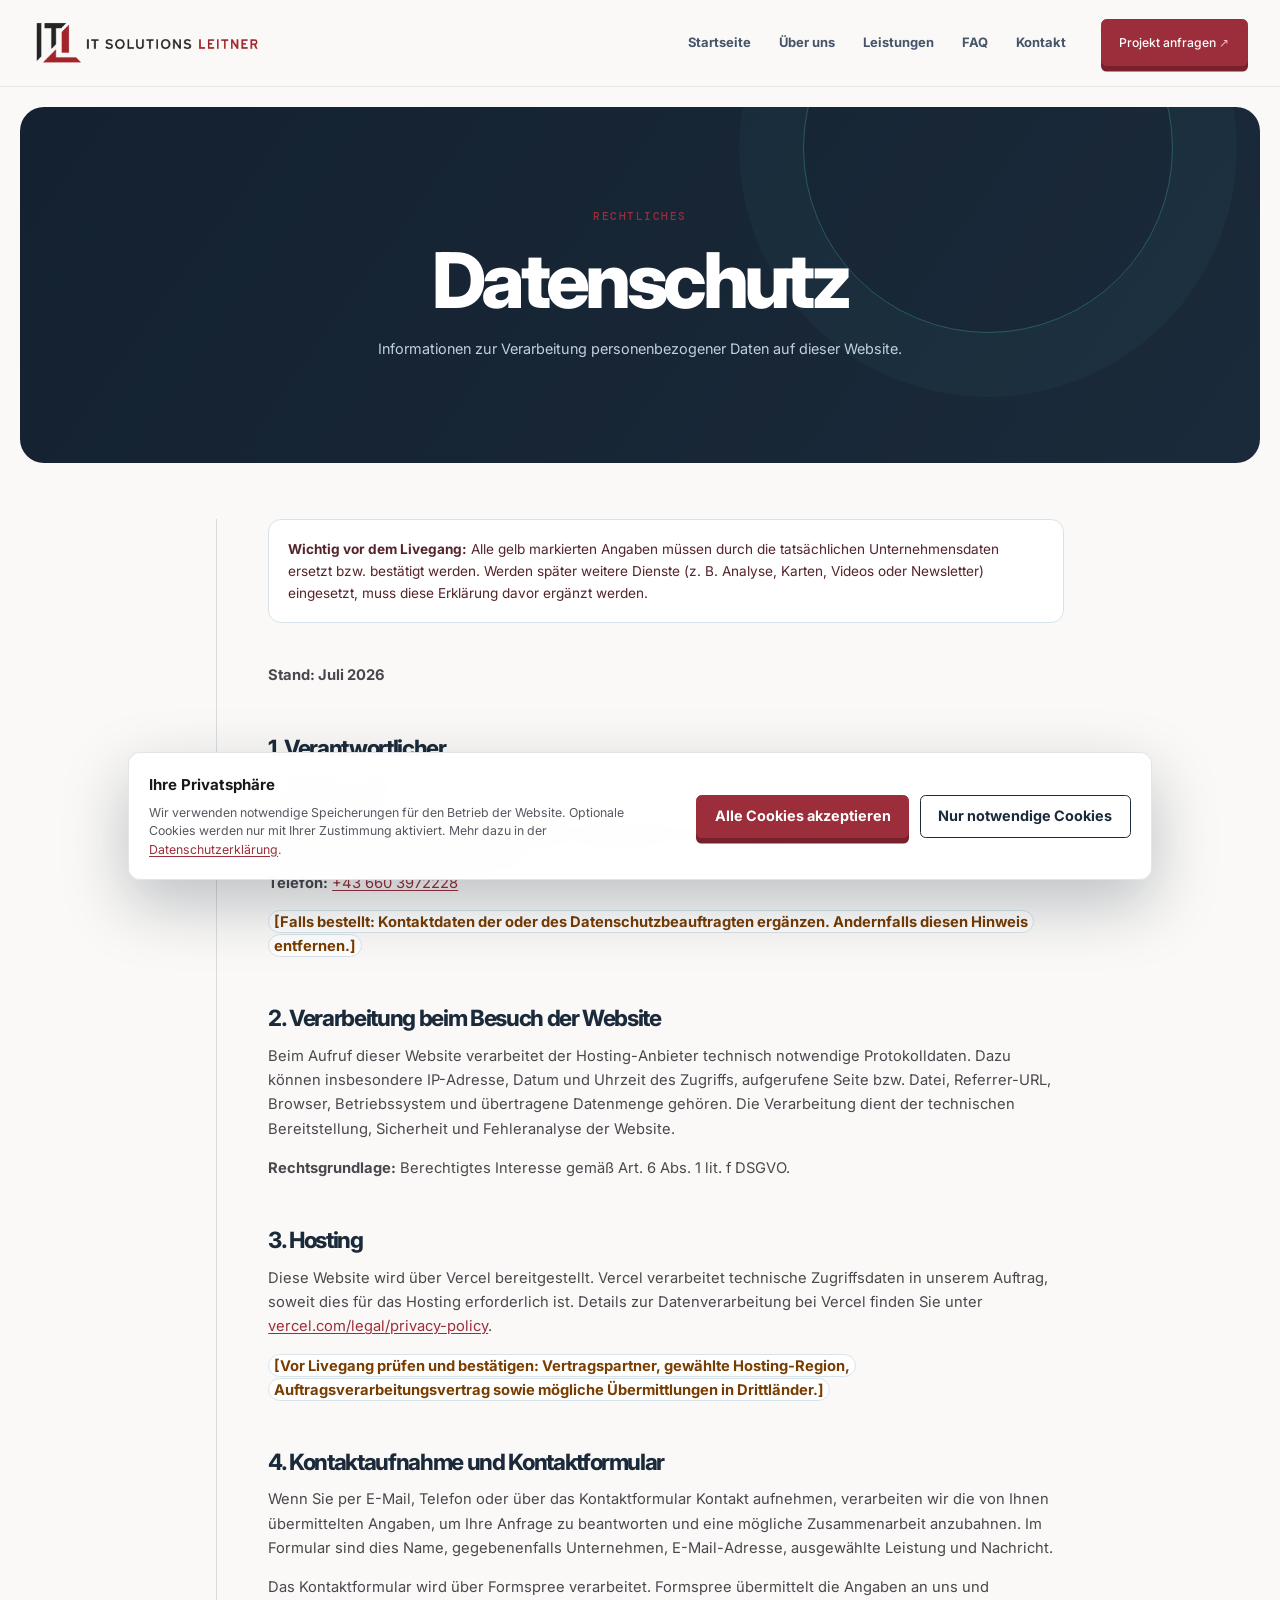
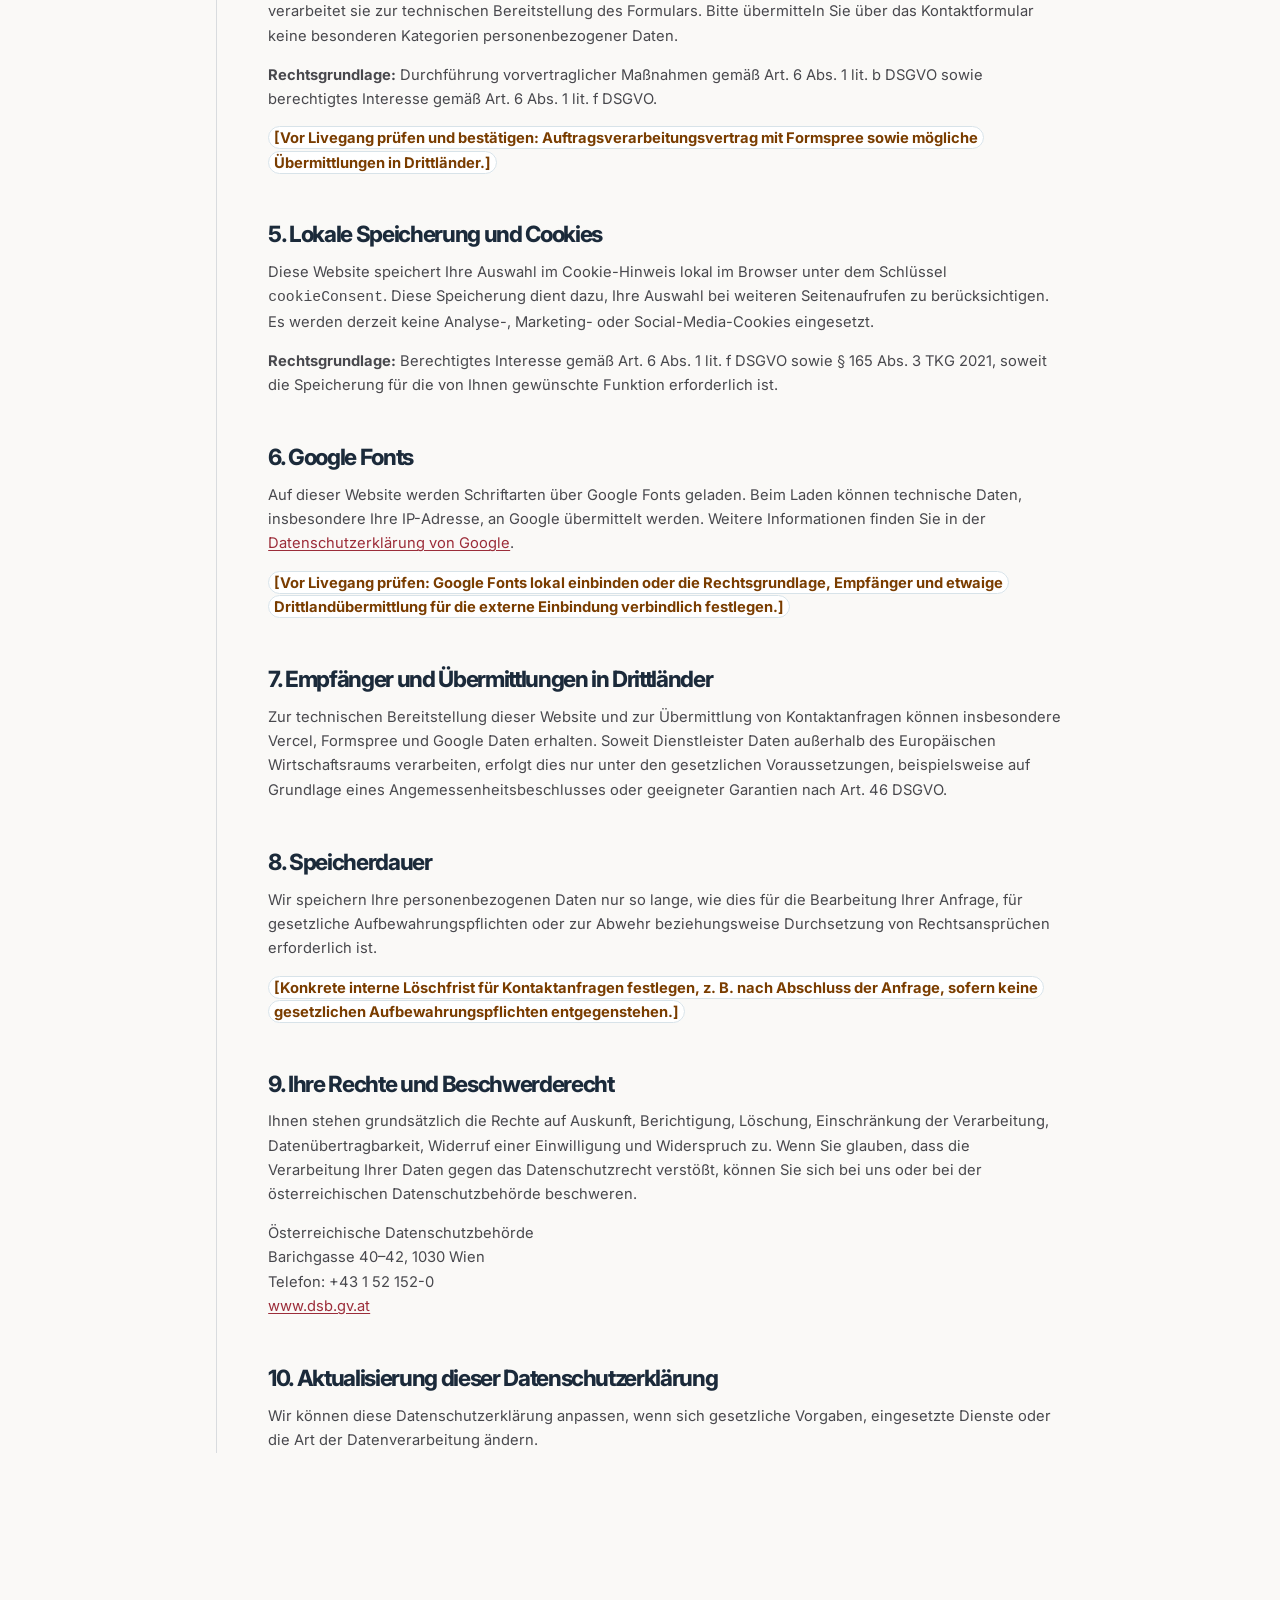
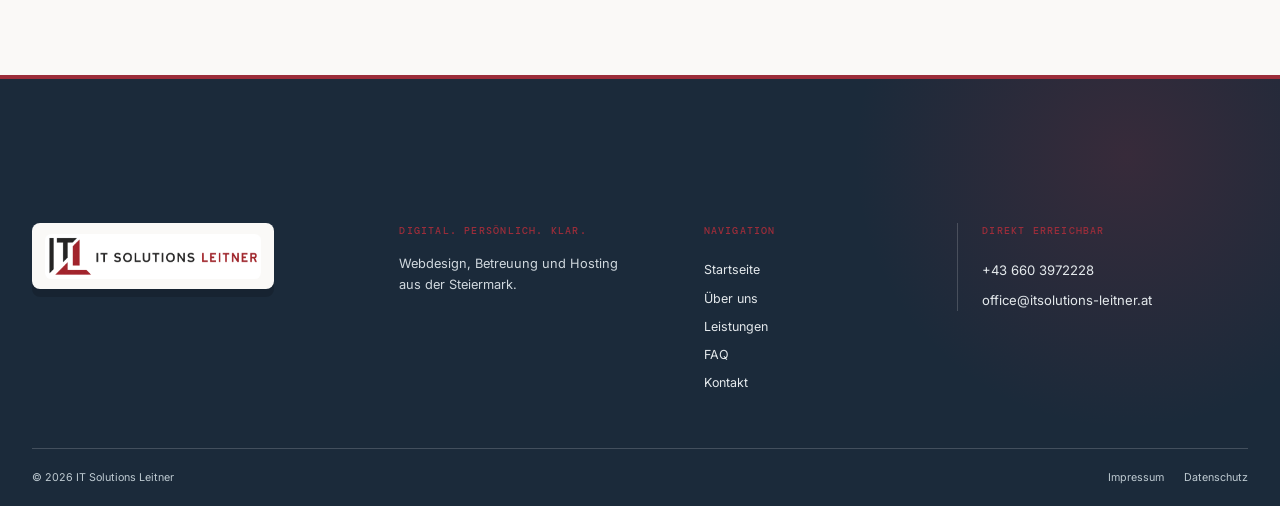
==== commit c4297d7d: "v2.0 Layout- und Designänderugen" ====
--- a/datenschutz.html
+++ b/datenschutz.html
@@ -11,7 +11,7 @@
       href="https://fonts.googleapis.com/css2?family=DM+Mono:wght@400;500&family=Inter:wght@400;500;600;700;800&display=swap"
       rel="stylesheet"
     />
-    <link rel="stylesheet" href="css/style.css?v=3" />
+    <link rel="stylesheet" href="css/style.css?v=8" />
   </head>
   <body>
     <a class="skip-link" href="#main-content">Zum Inhalt springen</a>
@@ -228,7 +228,7 @@
         <a class="brand brand-footer" href="index.html"
           ><img
             class="brand-logo brand-logo-footer"
-            src="images/logo-footer-white.png"
+            src="images/logo-header-transparent.png"
             alt="IT Solutions Leitner"
         /></a>
         <p>Webdesign, Betreuung und Hosting<br />aus der Steiermark.</p>
--- a/css/style.css
+++ b/css/style.css
@@ -2106,21 +2106,756 @@
   }
 }
 
+/* === 11. MARKENFEINSCHLIFF === */
+/* The palette is intentionally restrained: warm white carries the content,
+   wine red guides actions and navy anchors the technical moments. */
+body {
+  background:
+    radial-gradient(circle at 94% 5%, rgba(27, 42, 58, 0.06), transparent 22rem),
+    var(--paper);
+}
+
+.site-header {
+  background: rgba(250, 249, 247, 0.92);
+}
+
+.primary-nav > a.active,
+.primary-nav > a:not(.nav-cta):hover,
+.primary-nav > a:not(.nav-cta)::after {
+  color: var(--accent);
+}
+
+.primary-nav > a:not(.nav-cta)::after {
+  background: var(--accent);
+}
+
+.nav-cta,
+.button-primary {
+  border-color: var(--accent);
+  background: var(--accent);
+  box-shadow: 0 0.35rem 0 var(--accent-dark);
+}
+
+.nav-cta:hover,
+.button-primary:hover {
+  border-color: var(--accent-dark);
+  background: var(--accent-dark);
+  box-shadow: 0 0.4rem 0 #5e1821;
+}
+
+.button-light {
+  border-color: var(--accent);
+  background: var(--accent);
+  box-shadow: 0 0.35rem 0 var(--accent-dark);
+  color: var(--white);
+}
+
+.button-light:hover {
+  transform: none;
+  border-color: var(--accent-dark);
+  background: var(--accent-dark);
+  box-shadow: 0 0.35rem 0 #5e1821;
+  color: var(--white);
+}
+
+/* The editorial links deliberately stay text-only, without decorative arrows. */
+.text-link {
+  gap: 0;
+  padding-bottom: 0.2rem;
+  border-bottom: 1px solid currentColor;
+}
+
+.text-link::before,
+.text-link span {
+  display: none;
+}
+
+.text-link:hover {
+  color: var(--accent);
+}
+
+.hero {
+  background:
+    linear-gradient(115deg, rgba(19, 33, 48, 0.985) 0%, rgba(27, 42, 58, 0.98) 62%, rgba(42, 55, 68, 0.96) 100%);
+}
+
+.hero::before {
+  border-color: rgba(250, 249, 247, 0.14);
+  box-shadow: 0 0 0 5rem rgba(250, 249, 247, 0.025), 0 0 0 11rem rgba(250, 249, 247, 0.018);
+}
+
+.hero::after {
+  background: rgba(156, 45, 58, 0.15);
+}
+
+.hero h1 em {
+  color: #d78a93;
+}
+
+.hero .button-primary {
+  position: relative;
+  z-index: 3;
+  border-color: #c66f79;
+  background: var(--accent);
+  box-shadow: 0 0.4rem 0 #5e1821, 0 0.9rem 1.8rem rgba(0, 0, 0, 0.24);
+}
+
+.hero .button-primary:hover {
+  background: var(--accent-dark);
+}
+
+.hero .text-link {
+  border-bottom-color: rgba(250, 249, 247, 0.55);
+  color: var(--white);
+}
+
+.hero .text-link:hover {
+  color: #f3d6da;
+}
+
+.hero-foot,
+.hero-foot p,
+.hero-trust {
+  color: #f2f0ed;
+}
+
+.hero-foot {
+  border-top-color: rgba(250, 249, 247, 0.24);
+}
+
+.hero-foot a {
+  color: #f0c8cd;
+}
+
+.avatars i,
+.status-dot {
+  background: var(--accent);
+}
+
+.service-card {
+  position: relative;
+  overflow: hidden;
+  min-height: 25rem;
+  padding: 2rem;
+  border-color: #d9dcdf;
+  background:
+    linear-gradient(145deg, rgba(255, 255, 255, 0.95), rgba(240, 241, 243, 0.75));
+}
+
+.service-card::before {
+  position: absolute;
+  top: 0;
+  right: 0;
+  left: 0;
+  height: 0.32rem;
+  background: var(--accent);
+  content: "";
+}
+
+.service-card:nth-child(2)::before {
+  background: var(--night);
+}
+
+.service-card:nth-child(3)::before {
+  background: #7e8790;
+}
+
+.service-card:hover {
+  transform: translateY(-0.35rem);
+  border-color: var(--accent);
+  box-shadow: 0 1.3rem 2.8rem rgba(27, 42, 58, 0.13);
+}
+
+.service-card .card-number {
+  position: absolute;
+  right: 1.4rem;
+  bottom: -1.2rem;
+  z-index: 0;
+  color: rgba(27, 42, 58, 0.07);
+  font-family: "Inter", Arial, sans-serif;
+  font-size: 8.7rem;
+  font-weight: 800;
+  letter-spacing: -0.1em;
+  line-height: 1;
+}
+
+.service-card .service-icon,
+.service-card h3,
+.service-card p,
+.service-card > a {
+  position: relative;
+  z-index: 1;
+}
+
+.service-icon {
+  width: 4.5rem;
+  height: 4.5rem;
+  margin: 1.5rem 0 1.75rem;
+  border: 0;
+  border-radius: 1.15rem;
+  background: var(--accent);
+  box-shadow: 0 0.5rem 0 var(--accent-dark);
+  color: var(--white);
+  font-size: 1.9rem;
+}
+
+.service-card:nth-child(2) .service-icon {
+  background: var(--night);
+  box-shadow: 0 0.5rem 0 var(--night-deep);
+}
+
+.service-card:nth-child(3) .service-icon {
+  background: #68737e;
+  box-shadow: 0 0.5rem 0 #4b555e;
+}
+
+.service-card h3 {
+  font-size: 1.65rem;
+}
+
+.service-card > a {
+  align-self: flex-start;
+  padding-bottom: 0.15rem;
+  border-bottom: 1px solid currentColor;
+  color: var(--accent);
+  font-weight: 800;
+}
+
+.service-card > a span {
+  display: none;
+}
+
+.founder-intro-photo {
+  overflow: visible;
+}
+
+.founder-intro-photo img {
+  border-radius: 0.75rem;
+}
+
+.founder-intro-photo span {
+  right: -1.35rem;
+  bottom: 1.25rem;
+  z-index: 2;
+  padding: 0.7rem 0.85rem;
+  white-space: nowrap;
+}
+
+.value-card {
+  position: relative;
+  overflow: hidden;
+  min-height: 15rem;
+  border-top: 0;
+  border-radius: 0.85rem;
+  background: var(--white);
+}
+
+.value-card::before {
+  position: absolute;
+  top: 0;
+  right: 0;
+  left: 0;
+  height: 0.26rem;
+  background: var(--accent);
+  content: "";
+}
+
+.value-card:nth-child(2)::before,
+.value-card:nth-child(4)::before {
+  background: var(--night);
+}
+
+.value-card > span {
+  position: absolute;
+  top: 0.9rem;
+  right: 1.2rem;
+  padding: 0;
+  border-radius: 0;
+  background: transparent;
+  color: rgba(27, 42, 58, 0.11);
+  font-family: "Inter", Arial, sans-serif;
+  font-size: 4.6rem;
+  font-weight: 800;
+  letter-spacing: -0.09em;
+  line-height: 1;
+}
+
+.value-card h3,
+.value-card p {
+  position: relative;
+  z-index: 1;
+}
+
+/* Service packages are grouped as clearly separate stages. */
+.service-block {
+  width: min(calc(100% - 2.5rem), 82rem);
+  margin: 1.5rem auto;
+  padding: clamp(3rem, 5vw, 5rem) 0;
+  border: 1px solid #d9dcdf;
+  border-radius: 1.25rem;
+  background: var(--white);
+}
+
+.service-block.service-block-tint {
+  border-color: #e0e1e3;
+  background: var(--soft);
+}
+
+.service-block.service-block-simple {
+  border-color: var(--night);
+  background: var(--night);
+  color: #e8edef;
+}
+
+.service-block-simple h2,
+.service-block-simple h3,
+.service-block-simple .service-block-number {
+  color: var(--white);
+}
+
+.service-block-simple .eyebrow,
+.service-block-simple em,
+.service-block-simple .text-link {
+  color: #e5aab1;
+}
+
+.service-block-heading {
+  display: grid;
+  grid-template-columns: minmax(5rem, 0.18fr) 1fr;
+  align-items: start;
+  gap: clamp(1.25rem, 4vw, 4rem);
+  margin-bottom: 3rem;
+  padding-bottom: 2rem;
+  border-bottom: 1px solid var(--line);
+}
+
+.service-block-number {
+  display: block;
+  padding: 0;
+  color: var(--accent);
+  font-family: "Inter", Arial, sans-serif;
+  font-size: clamp(3.8rem, 7vw, 6.5rem);
+  font-weight: 800;
+  letter-spacing: -0.1em;
+  line-height: 0.8;
+}
+
+.service-block-heading .eyebrow {
+  display: inline-flex;
+  width: fit-content;
+  margin-bottom: 1rem;
+  padding: 0.48rem 0.72rem;
+  border-radius: 99rem;
+  background: var(--accent-pale);
+  color: var(--accent);
+  font-size: 0.7rem;
+}
+
+.service-block-simple .service-block-heading {
+  border-bottom-color: rgba(250, 249, 247, 0.2);
+}
+
+.service-block-simple .service-block-heading .eyebrow {
+  background: rgba(250, 249, 247, 0.1);
+  color: #f0c8cd;
+}
+
+.pricing-grid {
+  align-items: stretch;
+  gap: 1.25rem;
+}
+
+.pricing-card {
+  display: flex;
+  min-height: 100%;
+  flex-direction: column;
+  border-radius: 0.8rem;
+  background: var(--white);
+}
+
+.pricing-card.featured {
+  border: 0;
+  background: var(--night);
+  box-shadow: 0 1.2rem 2.8rem rgba(27, 42, 58, 0.24);
+}
+
+.featured-badge {
+  align-self: flex-start;
+  border: 1px solid rgba(255, 255, 255, 0.2);
+  background: var(--accent);
+  color: var(--white);
+}
+
+.check-list {
+  display: grid;
+  gap: 0.8rem;
+}
+
+.check-list li {
+  display: grid;
+  grid-template-columns: 1.25rem 1fr;
+  align-items: start;
+  gap: 0.65rem;
+}
+
+.check-list li::before,
+.pricing-card.featured .check-list li::before {
+  width: 1.15rem;
+  height: 1.15rem;
+  margin: 0.27rem 0 0;
+  border: 1px solid var(--accent);
+  border-radius: 50%;
+  background: transparent;
+  color: var(--accent);
+  content: "✓";
+  font-size: 0.67rem;
+  font-weight: 800;
+  line-height: 1.03rem;
+  text-align: center;
+}
+
+.pricing-card.featured .check-list li::before {
+  border-color: #e7aeb5;
+  color: #e7aeb5;
+}
+
+.pricing-card .button {
+  width: 100%;
+  margin-top: auto;
+}
+
+.pricing-card .check-list {
+  margin-bottom: 2rem;
+}
+
+.pricing-card.featured .button-primary {
+  border-color: var(--accent);
+  background: var(--accent);
+}
+
+.process-steps {
+  position: relative;
+  gap: 1rem;
+}
+
+.process-steps li {
+  min-height: 17rem;
+  padding: 1.75rem;
+  border: 1px solid #d9dcdf;
+  border-top: 0.28rem solid var(--accent);
+  border-radius: 0.8rem;
+  background: var(--white);
+}
+
+.process-steps li:nth-child(even) {
+  border-top-color: var(--night);
+  background: var(--soft);
+}
+
+.process-steps li:not(:last-child)::after {
+  display: none;
+}
+
+.process-steps li > span {
+  display: block;
+  padding: 0;
+  background: transparent;
+  color: var(--accent);
+  font-family: "Inter", Arial, sans-serif;
+  font-size: 3.4rem;
+  font-weight: 800;
+  letter-spacing: -0.1em;
+  line-height: 0.9;
+}
+
+.process-steps li:nth-child(even) > span {
+  color: var(--night);
+}
+
+.process-steps li > div {
+  margin-top: 2.2rem;
+}
+
+/* A calmer question area: one dark helper card and clear stacked answers. */
+.faq-section {
+  background: var(--soft);
+}
+
+.faq-layout {
+  align-items: start;
+}
+
+.faq-sidebar {
+  position: sticky;
+  top: 7rem;
+  padding: 2.1rem;
+  border: 0;
+  border-radius: 0.9rem;
+  background: var(--night);
+  color: #dce4e8;
+}
+
+.faq-sidebar h2 {
+  color: var(--white);
+}
+
+.faq-sidebar .eyebrow,
+.faq-sidebar em,
+.faq-sidebar .text-link {
+  color: #e4a4ac;
+}
+
+.faq-sidebar .text-link {
+  border-bottom-color: rgba(228, 164, 172, 0.6);
+}
+
+.accordion {
+  display: grid;
+  gap: 0.85rem;
+}
+
+.accordion details {
+  overflow: hidden;
+  border: 1px solid #d9dcdf;
+  border-radius: 0.7rem;
+  background: var(--white);
+}
+
+.accordion details[open] {
+  border-color: #d8a2a8;
+  box-shadow: 0 0.9rem 1.8rem rgba(27, 42, 58, 0.08);
+}
+
+.accordion summary {
+  min-height: 5.2rem;
+  padding: 1.35rem 4.5rem 1.35rem 1.4rem;
+  color: var(--ink);
+  font-size: 1.02rem;
+  font-weight: 750;
+}
+
+.accordion summary span,
+.accordion summary span::before {
+  width: auto;
+  height: auto;
+  border: 0;
+  border-radius: 0;
+  background: transparent;
+  color: var(--accent);
+  font-family: Arial, sans-serif;
+  font-size: 1.8rem;
+  font-weight: 300;
+}
+
+.accordion summary span::before {
+  content: "+";
+}
+
+.accordion details[open] summary span::before {
+  background: transparent;
+  content: "–";
+}
+
+.faq-answer {
+  margin: 0 1.4rem;
+  padding: 0.1rem 0 1.35rem 1.1rem;
+  border-left: 2px solid var(--accent);
+}
+
+.accordion details p {
+  color: var(--muted);
+}
+
+/* Footer: a compact, useful closing block rather than a plain dark strip. */
+.site-footer {
+  margin-top: 5rem;
+  border-top: 0.3rem solid var(--accent);
+  background:
+    radial-gradient(circle at 88% 18%, rgba(156, 45, 58, 0.22), transparent 17rem),
+    var(--night);
+}
+
+.footer-top {
+  grid-template-columns: minmax(12rem, 1.25fr) 1fr 0.8fr 1.15fr;
+  gap: clamp(1.5rem, 4vw, 4.5rem);
+  padding-top: 4.5rem;
+  padding-bottom: 3.4rem;
+}
+
+.brand-footer {
+  align-self: start;
+  width: fit-content;
+  padding: 0.65rem 0.8rem;
+  border-radius: 0.5rem;
+  background: var(--paper);
+  box-shadow: 0 0.5rem 0 rgba(0, 0, 0, 0.16);
+}
+
+.brand-logo-footer {
+  width: 13.5rem;
+  filter: none;
+  opacity: 1;
+}
+
+.footer-top > p {
+  max-width: 15rem;
+  margin: 0;
+  color: #d0d8de;
+}
+
+.footer-top > p::before,
+.footer-links::before,
+.footer-contact::before {
+  display: block;
+  margin-bottom: 0.8rem;
+  color: #e3a1a9;
+  font-family: "DM Mono", monospace;
+  font-size: 0.63rem;
+  font-weight: 500;
+  letter-spacing: 0.12em;
+  text-transform: uppercase;
+}
+
+.footer-top > p::before {
+  content: "Digital. Persönlich. Klar.";
+}
+
+.footer-links,
+.footer-contact {
+  display: grid;
+  justify-content: start;
+  gap: 0.48rem;
+}
+
+.footer-links::before {
+  content: "Navigation";
+}
+
+.footer-contact {
+  padding-left: 1.5rem;
+  border-left: 1px solid rgba(250, 249, 247, 0.18);
+  text-align: left;
+}
+
+.footer-contact::before {
+  content: "Direkt erreichbar";
+}
+
+.footer-links a,
+.footer-contact a {
+  width: fit-content;
+  color: #e4e9ec;
+}
+
+.footer-links a:hover,
+.footer-contact a:hover,
+.footer-bottom a:hover {
+  color: #eab8be;
+}
+
+.footer-bottom {
+  border-top-color: rgba(250, 249, 247, 0.18);
+  color: #bfcbd2;
+}
+
+@media (max-width: 58rem) {
+  .service-block {
+    width: min(calc(100% - 1.5rem), 82rem);
+  }
+
+  .footer-top {
+    grid-template-columns: 1fr 1fr;
+  }
+}
+
+@media (max-width: 44rem) {
+  .hero .button-row {
+    align-items: stretch;
+  }
+
+  .hero .button-primary,
+  .hero .text-link {
+    width: 100%;
+    justify-content: center;
+  }
+
+  .hero .text-link {
+    padding: 0.8rem;
+    border: 1px solid rgba(250, 249, 247, 0.42);
+    border-radius: 0.35rem;
+  }
+
+  .founder-intro-photo span {
+    right: 0.45rem;
+    bottom: 0.75rem;
+  }
+
+  .service-card {
+    min-height: 22rem;
+  }
+
+  .service-block {
+    margin: 0.75rem auto;
+    padding: 2.5rem 0;
+    border-radius: 0.8rem;
+  }
+
+  .service-block-heading {
+    grid-template-columns: 1fr;
+    gap: 1.1rem;
+    margin-bottom: 2rem;
+  }
+
+  .service-block-number {
+    font-size: 4.6rem;
+  }
+
+  .pricing-card .check-list {
+    margin-bottom: 1.6rem;
+  }
+
+  .process-steps li {
+    min-height: 0;
+  }
+
+  .faq-sidebar {
+    position: static;
+    padding: 1.6rem;
+  }
+
+  .accordion summary {
+    min-height: 0;
+    padding: 1.15rem 3.8rem 1.15rem 1.15rem;
+  }
+
+  .footer-top {
+    grid-template-columns: 1fr;
+    gap: 2rem;
+  }
+
+  .footer-contact {
+    padding-top: 1.5rem;
+    padding-left: 0;
+    border-top: 1px solid rgba(250, 249, 247, 0.18);
+    border-left: 0;
+  }
+}
+
 /* === 10. VISUAL REFRESH — IT SOLUTIONS LEITNER === */
 /* A confident, technical visual language: midnight blue, signal red and soft ice. */
 :root {
-  --ink: #101d2e;
-  --muted: #5d6d80;
-  --line: #d5e0e8;
-  --paper: #f4f8fa;
-  --soft: #eaf1f5;
-  --accent: #d94251;
-  --accent-dark: #af2d3c;
-  --accent-pale: #fae7e9;
+  --ink: #19191c;
+  --muted: #555860;
+  --line: #d9dcdf;
+  --paper: #faf9f7;
+  --soft: #f0f1f3;
+  --accent: #9c2d3a;
+  --accent-dark: #78212c;
+  --accent-pale: #f2e1e3;
   --white: #ffffff;
-  --night: #10243f;
-  --night-deep: #081627;
-  --aqua: #55dfd0;
+  --night: #1b2a3a;
+  --night-deep: #132130;
+  --aqua: #bd6670;
   --radius: 0.85rem;
   --container: 76rem;
   --shadow: 0 1.4rem 3.5rem rgba(16, 36, 63, 0.12);
@@ -2920,3 +3655,327 @@
     padding-left: 0;
   }
 }
+
+/* === 12. FINALER MARKENCASCADE === */
+:root {
+  --ink: #19191c;
+  --muted: #555860;
+  --line: #d9dcdf;
+  --paper: #faf9f7;
+  --soft: #f0f1f3;
+  --accent: #9c2d3a;
+  --accent-dark: #78212c;
+  --accent-pale: #f2e1e3;
+  --night: #1b2a3a;
+  --night-deep: #132130;
+  --aqua: #bd6670;
+}
+
+body { background: var(--paper); }
+.site-header { background: rgba(250, 249, 247, 0.92); }
+.primary-nav > a.active, .primary-nav > a:not(.nav-cta):hover { color: var(--accent); }
+.primary-nav > a:not(.nav-cta)::after { background: var(--accent); }
+.nav-cta, .button-primary { border-color: var(--accent); background: var(--accent); box-shadow: 0 0.35rem 0 var(--accent-dark); }
+.nav-cta:hover, .button-primary:hover { border-color: var(--accent-dark); background: var(--accent-dark); box-shadow: 0 0.4rem 0 #5e1821; }
+
+.button-light { border-color: var(--accent); background: var(--accent); box-shadow: 0 0.35rem 0 var(--accent-dark); color: var(--white); }
+.button-light:hover { transform: none; border-color: var(--accent-dark); background: var(--accent-dark); box-shadow: 0 0.35rem 0 #5e1821; color: var(--white); }
+.text-link { gap: 0; padding-bottom: 0.2rem; border-bottom: 1px solid currentColor; }
+.text-link::before, .text-link span { display: none; }
+.text-link:hover { color: var(--accent); }
+
+.hero { background: linear-gradient(115deg, rgba(19, 33, 48, 0.985) 0%, rgba(27, 42, 58, 0.98) 62%, rgba(42, 55, 68, 0.96) 100%); }
+.hero::before { border-color: rgba(250, 249, 247, 0.14); box-shadow: 0 0 0 5rem rgba(250, 249, 247, 0.025), 0 0 0 11rem rgba(250, 249, 247, 0.018); }
+.hero::after { background: rgba(156, 45, 58, 0.15); }
+.hero h1 em { color: #d78a93; }
+.hero .button-primary { position: relative; z-index: 3; border-color: #c66f79; background: var(--accent); box-shadow: 0 0.4rem 0 #5e1821, 0 0.9rem 1.8rem rgba(0, 0, 0, 0.24); }
+.hero .button-primary:hover { background: var(--accent-dark); }
+.hero .text-link { border-bottom-color: rgba(250, 249, 247, 0.55); color: var(--white); }
+.hero .text-link:hover { color: #f3d6da; }
+.hero-foot, .hero-foot p, .hero-trust { color: #f2f0ed; }
+.hero-trust strong { color: #faf9f7; }
+.hero-foot { border-top-color: rgba(250, 249, 247, 0.24); }
+.hero-foot a { color: #f0c8cd; }
+
+.service-card { position: relative; overflow: hidden; min-height: 25rem; padding: 2rem; border-color: #d9dcdf; background: linear-gradient(145deg, rgba(255, 255, 255, 0.95), rgba(240, 241, 243, 0.75)); }
+.service-card::before { position: absolute; top: 0; right: 0; left: 0; height: 0.32rem; background: var(--accent); content: ""; }
+.service-card:nth-child(2)::before { background: var(--night); }
+.service-card:nth-child(3)::before { background: #7e8790; }
+.service-card:hover { transform: translateY(-0.35rem); border-color: var(--accent); box-shadow: 0 1.3rem 2.8rem rgba(27, 42, 58, 0.13); }
+.service-card .card-number { position: absolute; right: 1.4rem; bottom: -1.2rem; z-index: 0; color: rgba(27, 42, 58, 0.07); font-family: "Inter", Arial, sans-serif; font-size: 8.7rem; font-weight: 800; letter-spacing: -0.1em; line-height: 1; }
+.service-card .service-icon, .service-card h3, .service-card p, .service-card > a { position: relative; z-index: 1; }
+.service-icon { width: 4.5rem; height: 4.5rem; margin: 1.5rem 0 1.75rem; border: 0; border-radius: 1.15rem; background: var(--accent); box-shadow: 0 0.5rem 0 var(--accent-dark); color: var(--white); font-size: 1.9rem; }
+.service-card:nth-child(2) .service-icon { background: var(--night); box-shadow: 0 0.5rem 0 var(--night-deep); }
+.service-card:nth-child(3) .service-icon { background: #68737e; box-shadow: 0 0.5rem 0 #4b555e; }
+.service-card h3 { font-size: 1.65rem; }
+.service-card > a { align-self: flex-start; padding-bottom: 0.15rem; border-bottom: 1px solid currentColor; color: var(--accent); font-weight: 800; }
+.service-card > a span { display: none; }
+
+.founder-intro-photo { overflow: visible; }
+.founder-intro-photo img { border-radius: 0.75rem; }
+.founder-intro-photo span { right: -1.35rem; bottom: 1.25rem; z-index: 2; padding: 0.7rem 0.85rem; white-space: nowrap; }
+
+.value-card { position: relative; overflow: hidden; min-height: 15rem; border-top: 0; border-radius: 0.85rem; background: var(--white); }
+.value-card::before { position: absolute; top: 0; right: 0; left: 0; height: 0.26rem; background: var(--accent); content: ""; }
+.value-card:nth-child(2)::before, .value-card:nth-child(4)::before { background: var(--night); }
+.value-card > span { position: absolute; top: 0.9rem; right: 1.2rem; padding: 0; border-radius: 0; background: transparent; color: rgba(27, 42, 58, 0.11); font-family: "Inter", Arial, sans-serif; font-size: 4.6rem; font-weight: 800; letter-spacing: -0.09em; line-height: 1; }
+.value-card h3, .value-card p { position: relative; z-index: 1; }
+
+.service-block { width: min(calc(100% - 2.5rem), 82rem); margin: 1.5rem auto; padding: clamp(3rem, 5vw, 5rem) 0; border: 1px solid #d9dcdf; border-radius: 1.25rem; background: var(--white); }
+.service-block.service-block-tint { border-color: #e0e1e3; background: var(--soft); }
+.service-block.service-block-simple { border-color: var(--night); background: var(--night); color: #e8edef; }
+.service-block-simple h2, .service-block-simple h3, .service-block-simple .service-block-number { color: var(--white); }
+.service-block-simple .eyebrow, .service-block-simple em, .service-block-simple .text-link { color: #e5aab1; }
+.service-block-heading { display: grid; grid-template-columns: minmax(5rem, 0.18fr) 1fr; align-items: start; gap: clamp(1.25rem, 4vw, 4rem); margin-bottom: 3rem; padding-bottom: 2rem; border-bottom: 1px solid var(--line); }
+.service-block-number { display: block; padding: 0; color: var(--accent); font-family: "Inter", Arial, sans-serif; font-size: clamp(3.8rem, 7vw, 6.5rem); font-weight: 800; letter-spacing: -0.1em; line-height: 0.8; }
+.service-block-heading .eyebrow { display: inline-flex; width: fit-content; margin-bottom: 1rem; padding: 0.48rem 0.72rem; border-radius: 99rem; background: var(--accent-pale); color: var(--accent); font-size: 0.7rem; }
+.service-block-simple .service-block-heading { border-bottom-color: rgba(250, 249, 247, 0.2); }
+.service-block-simple .service-block-heading .eyebrow { background: rgba(250, 249, 247, 0.1); color: #f0c8cd; }
+
+.pricing-grid { align-items: stretch; gap: 1.25rem; }
+.pricing-card { display: flex; min-height: 100%; flex-direction: column; border-radius: 0.8rem; background: var(--white); }
+.pricing-card.featured { border: 0; background: var(--night); box-shadow: 0 1.2rem 2.8rem rgba(27, 42, 58, 0.24); }
+.featured-badge { align-self: flex-start; border: 1px solid rgba(255, 255, 255, 0.2); background: var(--accent); color: var(--white); }
+.check-list { display: grid; gap: 0.8rem; }
+.check-list li { display: grid; grid-template-columns: 1.25rem 1fr; align-items: start; gap: 0.65rem; }
+.check-list li::before, .pricing-card.featured .check-list li::before { width: 1.15rem; height: 1.15rem; margin: 0.27rem 0 0; border: 1px solid var(--accent); border-radius: 50%; background: transparent; color: var(--accent); content: "✓"; font-size: 0.67rem; font-weight: 800; line-height: 1.03rem; text-align: center; }
+.pricing-card.featured .check-list li::before { border-color: #e7aeb5; color: #e7aeb5; }
+.pricing-card .button { width: 100%; margin-top: auto; }
+.pricing-card .check-list { margin-bottom: 2rem; }
+.pricing-card.featured .button-primary { border-color: var(--accent); background: var(--accent); }
+
+.process-steps { position: relative; gap: 1rem; }
+.process-steps li { min-height: 17rem; padding: 1.75rem; border: 1px solid #d9dcdf; border-top: 0.28rem solid var(--accent); border-radius: 0.8rem; background: var(--white); }
+.process-steps li:nth-child(even) { border-top-color: var(--night); background: var(--soft); }
+.process-steps li:not(:last-child)::after { display: none; }
+.process-steps li > span { display: block; padding: 0; background: transparent; color: var(--accent); font-family: "Inter", Arial, sans-serif; font-size: 3.4rem; font-weight: 800; letter-spacing: -0.1em; line-height: 0.9; }
+.process-steps li:nth-child(even) > span { color: var(--night); }
+.process-steps li > div { margin-top: 2.2rem; }
+
+.faq-section { background: var(--soft); }
+.faq-layout { align-items: start; }
+.faq-sidebar { position: sticky; top: 7rem; padding: 2.1rem; border: 0; border-radius: 0.9rem; background: var(--night); color: #dce4e8; }
+.faq-sidebar h2 { color: var(--white); }
+.faq-sidebar .eyebrow, .faq-sidebar em, .faq-sidebar .text-link { color: #e4a4ac; }
+.faq-sidebar .text-link { border-bottom-color: rgba(228, 164, 172, 0.6); }
+.accordion { display: grid; gap: 0.85rem; }
+.accordion details { overflow: hidden; border: 1px solid #d9dcdf; border-radius: 0.7rem; background: var(--white); }
+.accordion details[open] { border-color: #d8a2a8; box-shadow: 0 0.9rem 1.8rem rgba(27, 42, 58, 0.08); }
+.accordion summary { min-height: 5.2rem; padding: 1.35rem 4.5rem 1.35rem 1.4rem; color: var(--ink); font-size: 1.02rem; font-weight: 750; }
+.accordion summary span, .accordion summary span::before { width: auto; height: auto; border: 0; border-radius: 0; background: transparent; color: var(--accent); font-family: Arial, sans-serif; font-size: 1.8rem; font-weight: 300; }
+.accordion summary span { font-size: 0; }
+.accordion summary span::before { font-size: 1.8rem; }
+.accordion summary span::before { content: "+"; }
+.accordion details[open] summary span::before { background: transparent; content: "–"; }
+.faq-answer { margin: 0 1.4rem; padding: 0.1rem 0 1.35rem 1.1rem; border-left: 2px solid var(--accent); }
+.accordion details p { color: var(--muted); }
+
+.site-footer { margin-top: 5rem; border-top: 0.3rem solid var(--accent); background: radial-gradient(circle at 88% 18%, rgba(156, 45, 58, 0.22), transparent 17rem), var(--night); }
+.footer-top { grid-template-columns: minmax(12rem, 1.25fr) 1fr 0.8fr 1.15fr; gap: clamp(1.5rem, 4vw, 4.5rem); padding-top: 4.5rem; padding-bottom: 3.4rem; }
+.brand-footer { align-self: start; width: fit-content; padding: 0.65rem 0.8rem; border-radius: 0.5rem; background: var(--paper); box-shadow: 0 0.5rem 0 rgba(0, 0, 0, 0.16); }
+.brand-logo-footer { width: 13.5rem; filter: none; opacity: 1; }
+.footer-top > p { max-width: 15rem; margin: 0; color: #d0d8de; }
+.footer-top > p::before, .footer-links::before, .footer-contact::before { display: block; margin-bottom: 0.8rem; color: #e3a1a9; font-family: "DM Mono", monospace; font-size: 0.63rem; font-weight: 500; letter-spacing: 0.12em; text-transform: uppercase; }
+.footer-top > p::before { content: "Digital. Persönlich. Klar."; }
+.footer-links, .footer-contact { display: grid; justify-content: start; gap: 0.48rem; }
+.footer-links::before { content: "Navigation"; }
+.footer-contact { padding-left: 1.5rem; border-left: 1px solid rgba(250, 249, 247, 0.18); text-align: left; }
+.footer-contact::before { content: "Direkt erreichbar"; }
+.footer-links a, .footer-contact a { width: fit-content; color: #e4e9ec; }
+.footer-links a:hover, .footer-contact a:hover, .footer-bottom a:hover { color: #eab8be; }
+.footer-bottom { border-top-color: rgba(250, 249, 247, 0.18); color: #bfcbd2; }
+
+@media (max-width: 58rem) { .service-block { width: min(calc(100% - 1.5rem), 82rem); } .footer-top { grid-template-columns: 1fr 1fr; } }
+@media (max-width: 44rem) {
+  .hero .button-row { align-items: stretch; }
+  .hero .button-primary, .hero .text-link { width: 100%; justify-content: center; }
+  .hero .text-link { padding: 0.8rem; border: 1px solid rgba(250, 249, 247, 0.42); border-radius: 0.35rem; }
+  .founder-intro-photo span { right: 0.45rem; bottom: 0.75rem; }
+  .service-card { min-height: 22rem; }
+  .service-block { margin: 0.75rem auto; padding: 2.5rem 0; border-radius: 0.8rem; }
+  .service-block-heading { grid-template-columns: 1fr; gap: 1.1rem; margin-bottom: 2rem; }
+  .service-block-number { font-size: 4.6rem; }
+  .pricing-card .check-list { margin-bottom: 1.6rem; }
+  .process-steps li { min-height: 0; }
+  .faq-sidebar { position: static; padding: 1.6rem; }
+  .accordion summary { min-height: 0; padding: 1.15rem 3.8rem 1.15rem 1.15rem; }
+  .footer-top { grid-template-columns: 1fr; gap: 2rem; }
+  .footer-contact { padding-top: 1.5rem; padding-left: 0; border-top: 1px solid rgba(250, 249, 247, 0.18); border-left: 0; }
+}
+
+/* === 13. LESBARKEIT & FARBRUHE === */
+/* No turquoise: all former cool highlights now use the defined wine-red brand tone. */
+:root { --aqua: var(--accent); }
+
+.hero h1 em { color: #bd3e4c; }
+.hero .text-link:hover { color: var(--white); }
+.hero-foot a,
+.service-block-simple .eyebrow,
+.service-block-simple em,
+.service-block-simple .text-link,
+.service-block-simple .service-block-heading .eyebrow,
+.faq-sidebar .eyebrow,
+.faq-sidebar em,
+.faq-sidebar .text-link,
+.footer-top > p::before,
+.footer-links::before,
+.footer-contact::before,
+.footer-links a:hover,
+.footer-contact a:hover,
+.footer-bottom a:hover { color: var(--accent); }
+
+/* Package details are compact rows: icon, then immediately readable text. */
+.pricing-card .check-list {
+  gap: 0;
+  margin-top: 1.5rem;
+}
+
+.pricing-card .check-list li {
+  grid-template-columns: 1.1rem minmax(0, 1fr);
+  gap: 0.6rem;
+  padding: 0.5rem 0;
+  border-bottom: 1px solid #e4e5e7;
+  position: static;
+  font-size: 0.83rem;
+  line-height: 1.42;
+}
+
+.pricing-card .check-list li:last-child { border-bottom: 0; }
+
+.pricing-card .check-list li::before,
+.pricing-card.featured .check-list li::before {
+  position: static;
+  width: 1rem;
+  height: 1rem;
+  margin: 0.1rem 0 0;
+  border-color: var(--accent);
+  color: var(--accent);
+  line-height: 0.88rem;
+}
+
+.pricing-card.featured .check-list li { border-bottom-color: rgba(250, 249, 247, 0.2); }
+.pricing-card.featured .check-list li::before { border-color: #e2a1a8; color: #e2a1a8; }
+
+/* The hosting block keeps the dark treatment, but every line remains readable. */
+.service-block-simple .service-block-heading > div > p:not(.eyebrow),
+.service-block-simple .check-list li,
+.service-block-simple .check-list li::before {
+  color: #f5f2ef;
+}
+
+.service-block-simple .check-list li { border-color: rgba(250, 249, 247, 0.18); }
+.service-block-simple .check-list li::before { border-color: var(--accent); }
+
+.service-block-simple .service-check-list {
+  max-width: 44rem;
+  gap: 0.65rem 1.75rem;
+}
+
+.service-block-simple .service-check-list li {
+  grid-template-columns: 1.05rem minmax(0, 1fr);
+  gap: 0.55rem;
+  padding: 0.45rem 0;
+  position: static;
+  font-size: 0.88rem;
+  line-height: 1.45;
+}
+
+.service-block-simple .service-check-list li::before {
+  position: static;
+  margin-top: 0.16rem;
+}
+
+.service-block-simple .text-link {
+  display: inline-flex;
+  align-items: center;
+  gap: 0.65rem;
+  margin-top: 0.55rem;
+  padding: 0.72rem 0.95rem;
+  border: 1px solid rgba(250, 249, 247, 0.36);
+  border-radius: 0.35rem;
+  color: var(--white);
+  text-decoration: none;
+  animation: onlinegang-glow 2.6s ease-in-out infinite;
+}
+
+.service-block-simple .text-link::after {
+  color: var(--accent);
+  content: "→";
+  font-size: 1.1rem;
+  transition: transform 0.2s ease;
+}
+
+.service-block-simple .text-link:hover {
+  border-color: var(--accent);
+  color: var(--white);
+  animation-play-state: paused;
+}
+
+.service-block-simple .text-link:hover::after { transform: translateX(0.2rem); }
+
+@keyframes onlinegang-glow {
+  0%, 100% { box-shadow: 0 0 0 rgba(156, 45, 58, 0); }
+  50% { box-shadow: 0 0 0 0.3rem rgba(156, 45, 58, 0.22); }
+}
+
+/* Direct contact is now two deliberately calm information cards without symbols. */
+.contact-options {
+  gap: 0.8rem;
+  margin: 2rem 0;
+}
+
+.contact-options a {
+  position: relative;
+  display: block;
+  overflow: hidden;
+  padding: 1.15rem 1.25rem 1.1rem;
+  border: 1px solid #d9dcdf;
+  border-radius: 0.55rem;
+  background: var(--white);
+  box-shadow: none;
+  transition: border-color 0.2s ease, box-shadow 0.2s ease, transform 0.2s ease;
+}
+
+.contact-options a::before {
+  position: absolute;
+  top: 0;
+  right: 0;
+  width: 0.28rem;
+  height: 100%;
+  background: var(--accent);
+  content: "";
+}
+
+.contact-options a:hover {
+  transform: translateX(0.2rem);
+  border-color: var(--accent);
+  background: var(--white);
+  box-shadow: 0 0.75rem 1.5rem rgba(27, 42, 58, 0.09);
+}
+
+.contact-icon { display: none; }
+
+.contact-options small {
+  margin-bottom: 0.35rem;
+  color: var(--accent);
+  font-family: "DM Mono", monospace;
+  font-size: 0.68rem;
+  font-weight: 500;
+  letter-spacing: 0.1em;
+  text-transform: uppercase;
+}
+
+.contact-options strong {
+  color: var(--ink);
+  font-size: clamp(0.95rem, 1.6vw, 1.08rem);
+  font-weight: 750;
+  letter-spacing: -0.02em;
+  overflow-wrap: anywhere;
+}
+
+.location-note { background: var(--soft); }
+
+@media (max-width: 44rem) {
+  .pricing-card .check-list li { font-size: 0.86rem; }
+  .contact-options a { padding: 1rem 1.05rem; }
+}
